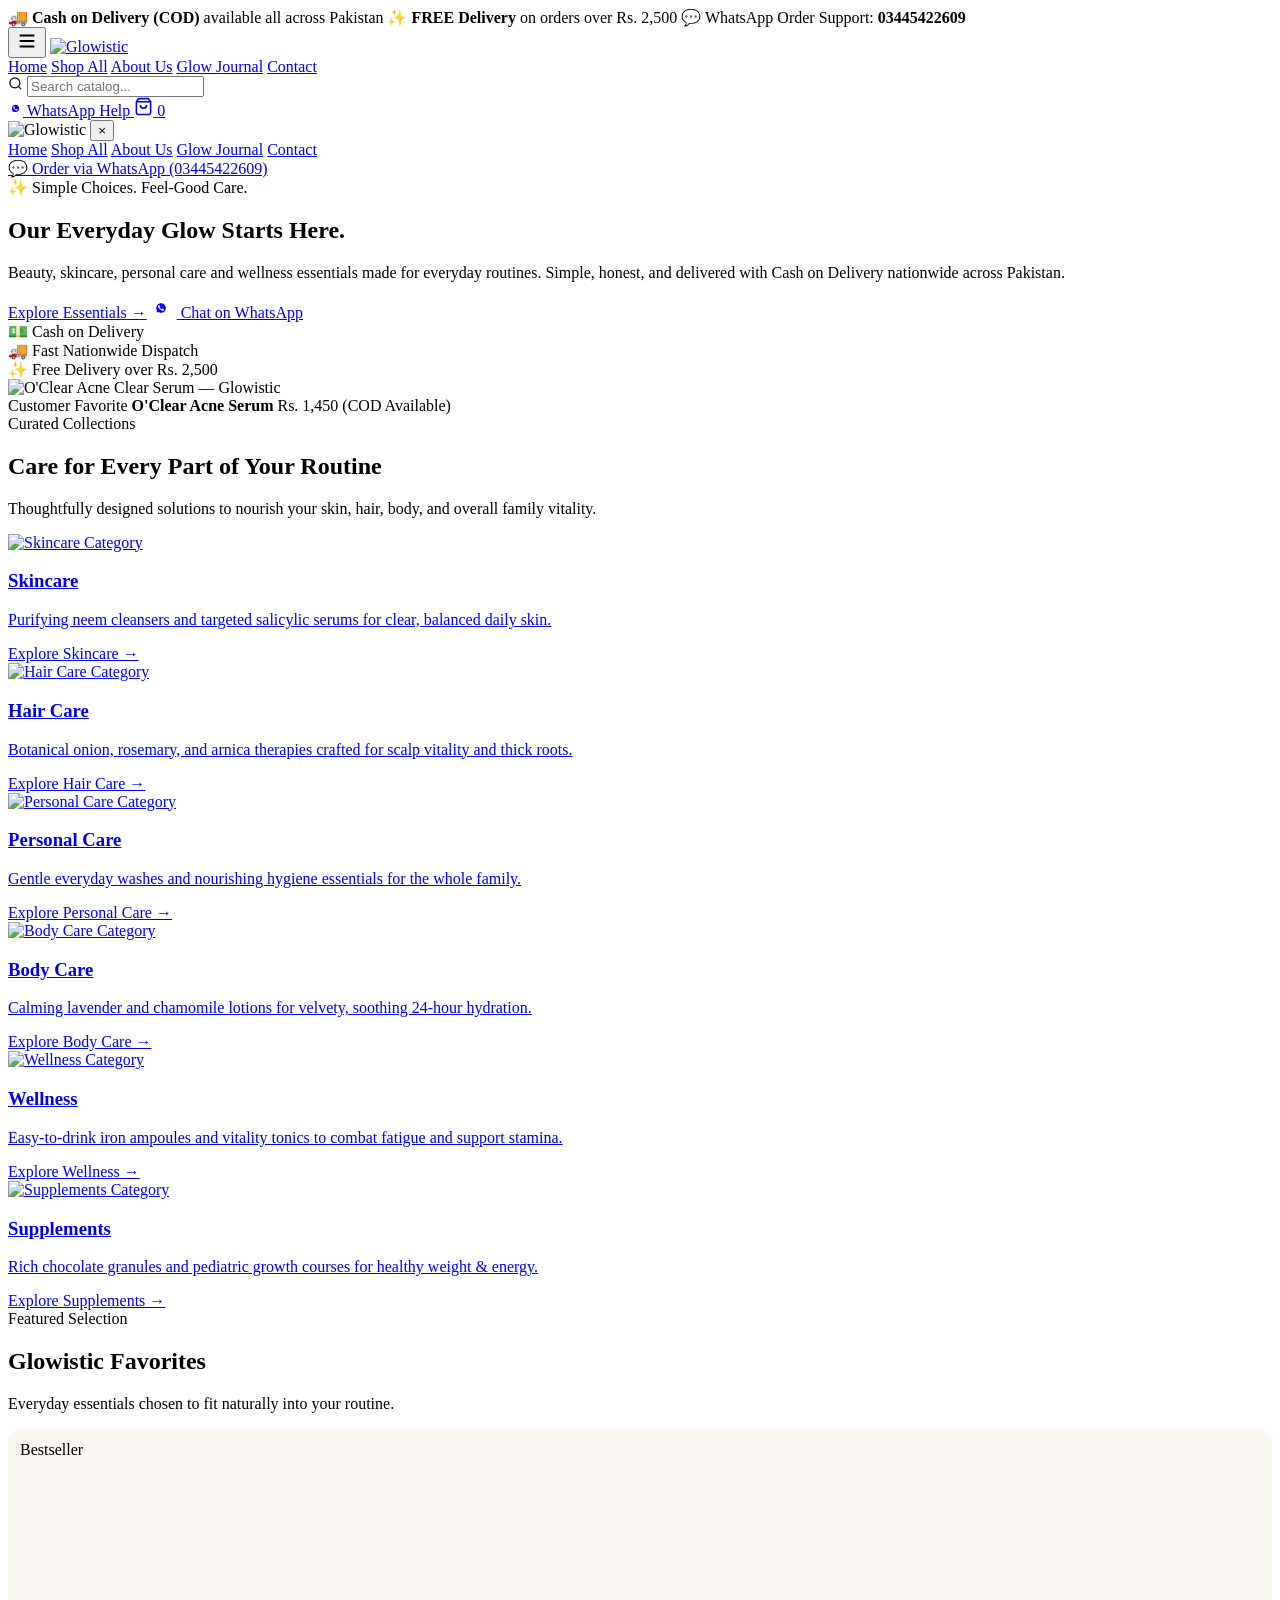
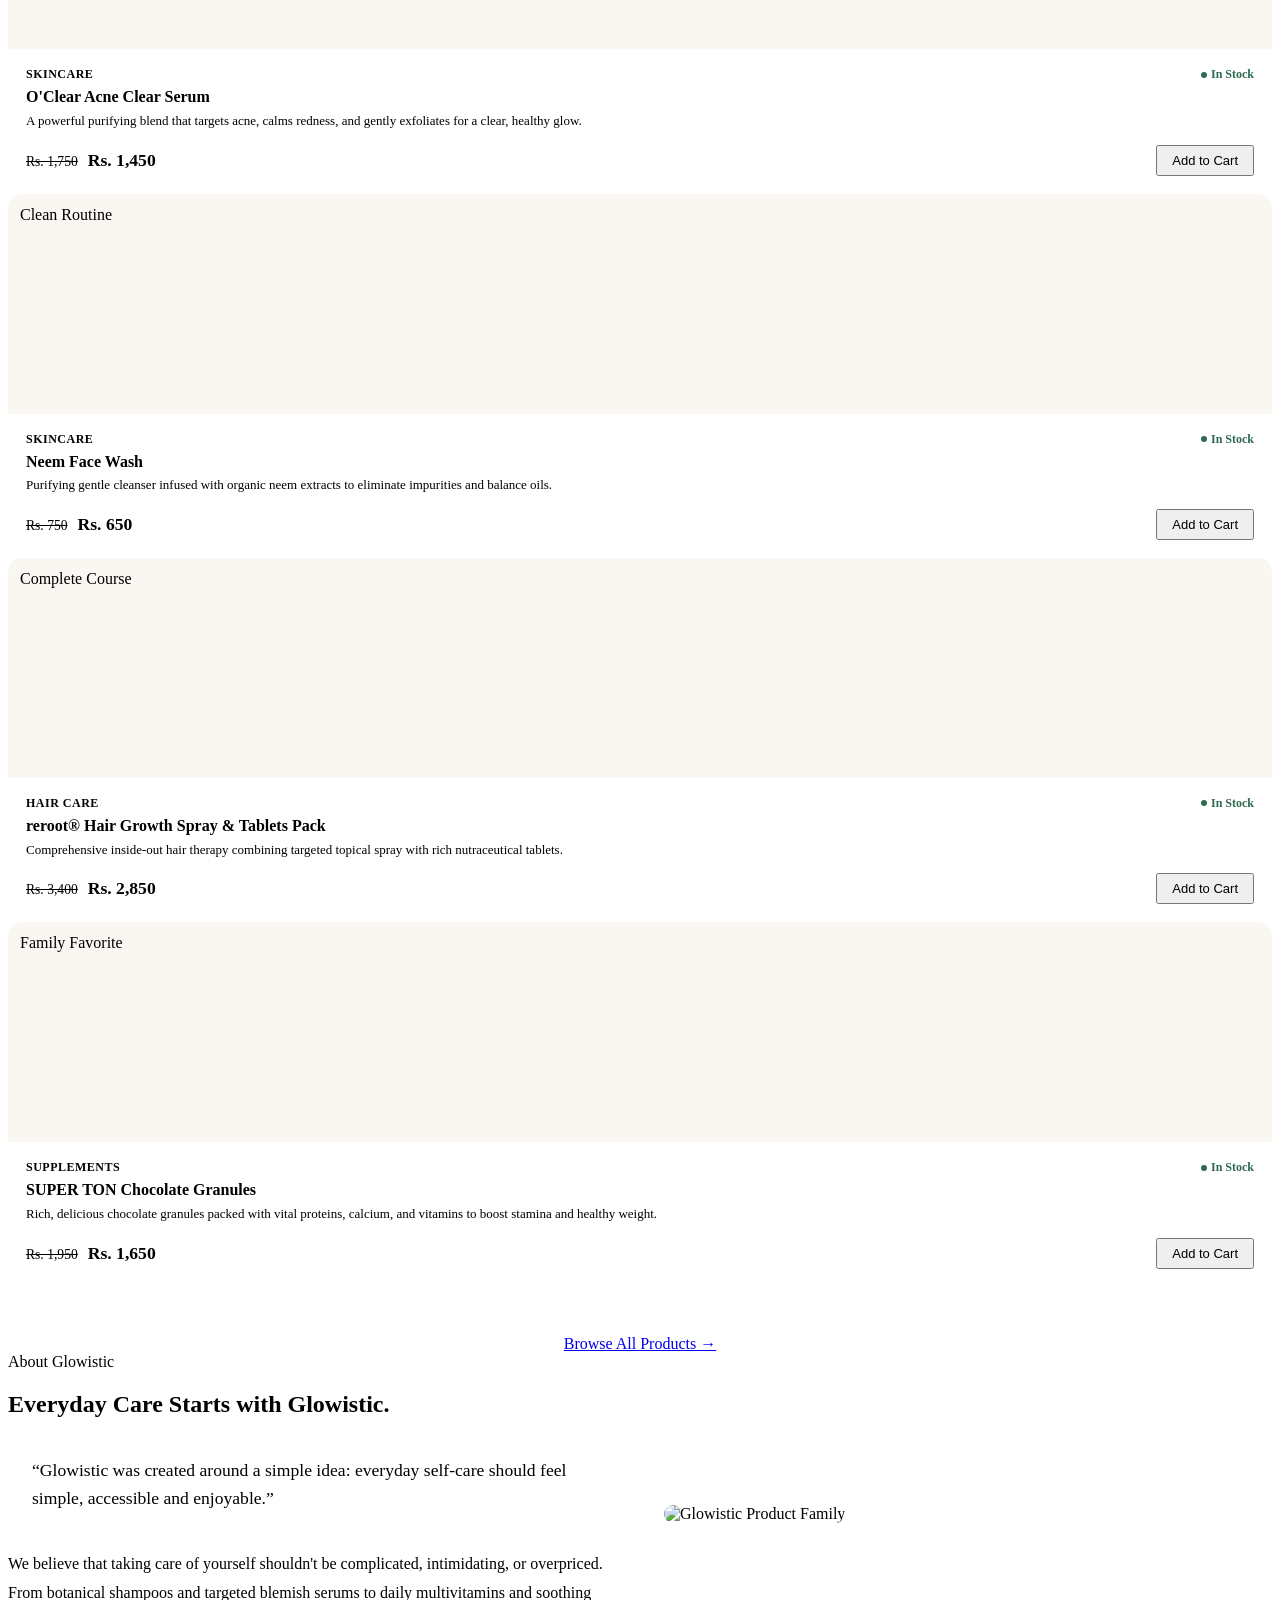
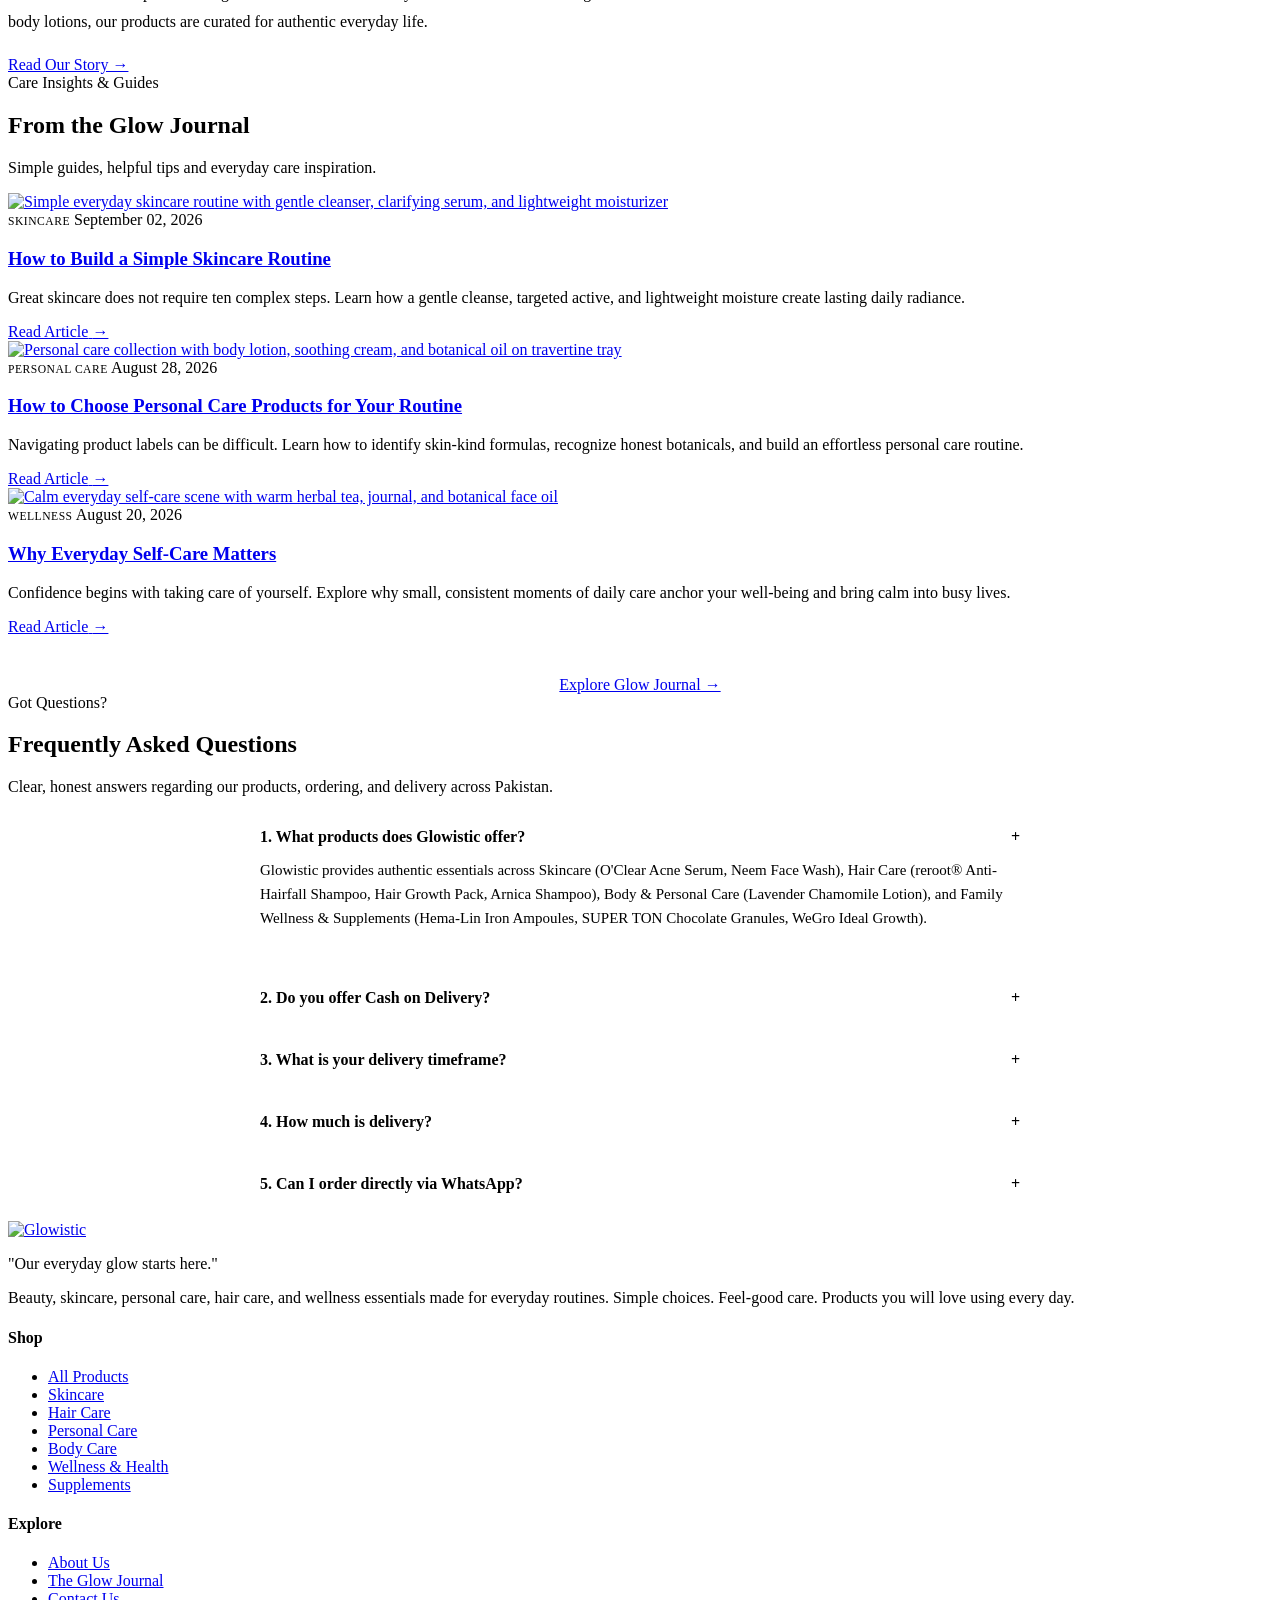
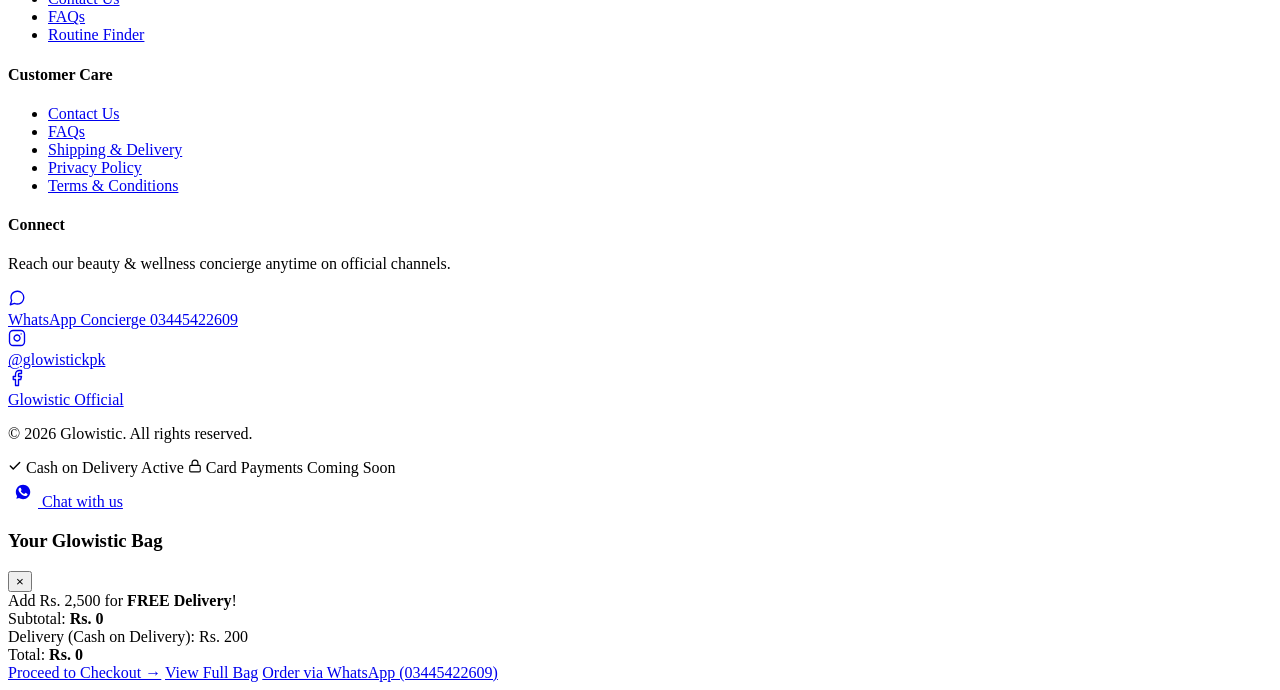
==== index.html @ 47fc59dd "Add files via upload" ====
<!DOCTYPE html>
<html lang="en">
<head>
  <meta charset="UTF-8" />
  <meta name="viewport" content="width=device-width, initial-scale=1.0" />
  <base href="/" />
  <title>Glowistic | Beauty, Skincare & Personal Care Essentials in Pakistan</title>
  <meta name="description" content="Discover Glowistic — authentic beauty, skincare, hair care, personal care, and wellness essentials for everyday routines. Simple choices, feel-good care, and nationwide Cash on Delivery across Pakistan." />
  <link rel="canonical" href="https://www.glowisticpk.com" />
  <link rel="icon" type="image/png" href="/assets/brand/favicon.png" />
  <link rel="icon" type="image/svg+xml" href="/assets/brand/favicon.svg" />
  <link rel="apple-touch-icon" href="/assets/brand/logo-stacked-burgundy.png" />
  
  <!-- Open Graph / Social Sharing -->
  <meta property="og:site_name" content="Glowistic" />
  <meta property="og:type" content="website" />
  <meta property="og:title" content="Glowistic | Beauty, Skincare & Personal Care Essentials in Pakistan" />
  <meta property="og:description" content="Discover Glowistic — authentic beauty, skincare, hair care, personal care, and wellness essentials for everyday routines. Simple choices, feel-good care, and nationwide Cash on Delivery across Pakistan." />
  <meta property="og:url" content="https://www.glowisticpk.com" />
  <meta property="og:image" content="https://www.glowisticpk.com/assets/products/oclear-serum.jpg" />

  <!-- Twitter / X Card -->
  <meta name="twitter:card" content="summary_large_image" />
  <meta name="twitter:title" content="Glowistic | Beauty, Skincare & Personal Care Essentials in Pakistan" />
  <meta name="twitter:description" content="Discover Glowistic — authentic beauty, skincare, hair care, personal care, and wellness essentials for everyday routines. Simple choices, feel-good care, and nationwide Cash on Delivery across Pakistan." />
  <meta name="twitter:image" content="https://www.glowisticpk.com/assets/products/oclear-serum.jpg" />

  <!-- Stylesheets -->
  <link rel="stylesheet" href="/css/main.css" />
  <link rel="stylesheet" href="/css/components.css" />
  <link rel="stylesheet" href="/css/cursor.css" />
  <script type="application/ld+json">
{
  "@context": "https://schema.org",
  "@graph": [
    {
      "@type": "Organization",
      "@id": "https://www.glowisticpk.com/#organization",
      "name": "Glowistic",
      "url": "https://www.glowisticpk.com",
      "logo": "https://www.glowisticpk.com/assets/brand/logo-burgundy.svg",
      "description": "Beauty, skincare, personal care, hair care and wellness essentials made for everyday routines in Pakistan.",
      "telephone": "+923445422609",
      "sameAs": [
        "https://www.instagram.com/glowisticpk",
        "https://www.facebook.com/glowisticpk.store"
      ]
    },
    {
      "@type": "WebSite",
      "@id": "https://www.glowisticpk.com/#website",
      "url": "https://www.glowisticpk.com",
      "name": "Glowistic",
      "publisher": {
        "@id": "https://www.glowisticpk.com/#organization"
      },
      "potentialAction": {
        "@type": "SearchAction",
        "target": "https://www.glowisticpk.com/shop?search={search_term_string}",
        "query-input": "required name=search_term_string"
      }
    }
  ]
}
  </script>
</head>
<body data-page="home">

  <div class="announcement-bar">
    <div class="announcement-bar-content">
      <span>🚚 <strong>Cash on Delivery (COD)</strong> available all across Pakistan</span>
      <span class="announcement-dot"></span>
      <span>✨ <strong>FREE Delivery</strong> on orders over Rs. 2,500</span>
      <span class="announcement-dot"></span>
      <span>💬 WhatsApp Order Support: <strong>03445422609</strong></span>
    </div>
  </div>

  <header class="site-header">
    <div class="container header-inner">
      <button type="button" class="mobile-menu-toggle header-icon-btn" aria-label="Open Navigation Menu">
        <svg width="22" height="22" viewBox="0 0 24 24" fill="none" stroke="currentColor" stroke-width="2"><path d="M4 6h16M4 12h16M4 18h16"/></svg>
      </button>

      <a href="/" class="header-brand" aria-label="Glowistic Home">
        <img src="/assets/brand/logo-burgundy.png" alt="Glowistic" class="header-logo" width="160" height="32" />
      </a>

      <nav class="header-nav" aria-label="Main Navigation">
        <a href="/" class="nav-link is-active"><span>Home</span></a>
        <a href="/shop" class="nav-link "><span>Shop All</span></a>
        <a href="/about" class="nav-link "><span>About Us</span></a>
        <a href="/blog" class="nav-link "><span>Glow Journal</span></a>
        <a href="/contact" class="nav-link "><span>Contact</span></a>
      </nav>

      <div class="header-actions">
        <div class="search-container" id="global-search-container">
          <div class="search-input-wrap">
            <span class="search-icon-inside" aria-hidden="true">
              <svg width="15" height="15" viewBox="0 0 24 24" fill="none" stroke="currentColor" stroke-width="2"><circle cx="11" cy="11" r="8"/><path d="m21 21-4.35-4.35"/></svg>
            </span>
            <input type="text" id="global-search-input" class="search-input" placeholder="Search catalog..." autocomplete="off" aria-label="Search catalog" />
          </div>
          <div id="search-results-dropdown" class="search-results-dropdown"></div>
        </div>

        <a href="https://wa.me/923445422609?text=Hi%20Glowistic%2C%20I%20would%20like%20to%20know%20more%20about%20your%20products." target="_blank" rel="noopener noreferrer" class="header-whatsapp-cta" aria-label="WhatsApp Help">
          <svg width="15" height="15" viewBox="0 0 24 24" fill="currentColor" aria-hidden="true"><path d="M12.031 6.172c-3.181 0-5.767 2.586-5.768 5.766-.001 1.298.38 2.27 1.019 3.287l-.582 2.128 2.182-.573c.978.58 1.911.928 3.145.929 3.178 0 5.767-2.587 5.768-5.766.001-3.187-2.575-5.77-5.764-5.771zm3.392 8.244c-.144.405-.837.774-1.17.824-.312.045-.694.072-2.148-.535-1.745-.73-2.868-2.52-2.955-2.637-.088-.117-.714-.95-.714-1.815 0-.865.452-1.291.614-1.468.162-.177.353-.221.471-.221.118 0 .235.001.338.006.109.006.255-.041.399.303.147.353.501 1.22.545 1.308.044.088.073.191.015.308-.059.117-.088.19-.177.293-.088.103-.186.23-.265.31-.088.088-.181.185-.078.361.103.176.458.756.983 1.225.677.604 1.248.791 1.425.879.176.088.279.074.382-.044.103-.118.441-.515.559-.691.118-.176.235-.147.397-.088.162.059 1.03.486 1.206.574.177.088.294.132.338.206.044.074.044.428-.1.833z"/></svg>
          <span>WhatsApp Help</span>
        </a>

        <a href="/cart" class="header-icon-btn cart-toggle-btn" aria-label="Shopping Cart">
          <svg width="19" height="19" viewBox="0 0 24 24" fill="none" stroke="currentColor" stroke-width="2"><path d="M6 2 3 6v14a2 2 0 0 0 2 2h14a2 2 0 0 0 2-2V6l-3-4Z"/><path d="M3 6h18"/><path d="M16 10a4 4 0 0 1-8 0"/></svg>
          <span class="cart-count-badge">0</span>
        </a>
      </div>
    </div>
  </header>

  <div class="mobile-nav-overlay"></div>
  <aside id="mobile-nav-drawer" class="mobile-nav-drawer" aria-label="Mobile Navigation">
    <div class="mobile-nav-header">
      <img src="/assets/brand/logo-burgundy.png" alt="Glowistic" class="mobile-nav-logo" width="160" height="34" />
      <button type="button" class="mobile-nav-close" aria-label="Close Mobile Navigation">&times;</button>
    </div>
    <div class="mobile-nav-body">
      <nav class="mobile-nav-links">
        <a href="/" class="mobile-nav-link is-active">Home</a>
        <a href="/shop" class="mobile-nav-link ">Shop All</a>
        <a href="/about" class="mobile-nav-link ">About Us</a>
        <a href="/blog" class="mobile-nav-link ">Glow Journal</a>
        <a href="/contact" class="mobile-nav-link ">Contact</a>
      </nav>
    </div>
    <div class="mobile-nav-footer">
      <a href="https://wa.me/923445422609?text=Hi%20Glowistic%2C%20I%20would%20like%20to%20know%20more%20about%20your%20products." target="_blank" rel="noopener noreferrer" class="btn btn-whatsapp btn-block">
        💬 Order via WhatsApp (03445422609)
      </a>
    </div>
  </aside>

  <!-- SECTION 1: HERO -->
  <section class="hero-section">
    <div class="container hero-grid">
      <div class="hero-content">
        <div class="hero-tag">
          <span>✨</span>
          <span>Simple Choices. Feel-Good Care.</span>
        </div>
        <h1 class="hero-title">
          Our Everyday Glow
          <span>Starts Here.</span>
        </h1>
        <p class="hero-description">
          Beauty, skincare, personal care and wellness essentials made for everyday routines. Simple, honest, and delivered with Cash on Delivery nationwide across Pakistan.
        </p>
        <div class="hero-actions">
          <a href="/shop" class="btn btn-primary btn-lg">Explore Essentials &rarr;</a>
          <a href="https://wa.me/923445422609?text=Hi%20Glowistic%2C%20I%20would%20like%20to%20know%20more%20about%20your%20products." target="_blank" rel="noopener noreferrer" class="btn btn-whatsapp btn-lg">
            <svg width="20" height="20" viewBox="0 0 24 24" fill="currentColor" style="margin-right: 6px;"><path d="M12.031 6.172c-3.181 0-5.767 2.586-5.768 5.766-.001 1.298.38 2.27 1.019 3.287l-.582 2.128 2.182-.573c.978.58 1.911.928 3.145.929 3.178 0 5.767-2.587 5.768-5.766.001-3.187-2.575-5.77-5.764-5.771zm3.392 8.244c-.144.405-.837.774-1.17.824-.312.045-.694.072-2.148-.535-1.745-.73-2.868-2.52-2.955-2.637-.088-.117-.714-.95-.714-1.815 0-.865.452-1.291.614-1.468.162-.177.353-.221.471-.221.118 0 .235.001.338.006.109.006.255-.041.399.303.147.353.501 1.22.545 1.308.044.088.073.191.015.308-.059.117-.088.19-.177.293-.088.103-.186.23-.265.31-.088.088-.181.185-.078.361.103.176.458.756.983 1.225.677.604 1.248.791 1.425.879.176.088.279.074.382-.044.103-.118.441-.515.559-.691.118-.176.235-.147.397-.088.162.059 1.03.486 1.206.574.177.088.294.132.338.206.044.074.044.428-.1.833z"/></svg>
            Chat on WhatsApp
          </a>
        </div>
        <div class="hero-trust-strip">
          <div class="trust-item">
            <span class="trust-icon">💵</span>
            <span>Cash on Delivery</span>
          </div>
          <div class="trust-item">
            <span class="trust-icon">🚚</span>
            <span>Fast Nationwide Dispatch</span>
          </div>
          <div class="trust-item">
            <span class="trust-icon">✨</span>
            <span>Free Delivery over Rs. 2,500</span>
          </div>
        </div>
      </div>
      <div class="hero-media">
        <div class="hero-image-wrapper">
          <img src="assets/products/oclear-serum.jpg" alt="O'Clear Acne Clear Serum — Glowistic" class="hero-main-img" width="540" height="540" />
          <div class="hero-floating-badge">
            <span class="badge-tag">Customer Favorite</span>
            <strong>O'Clear Acne Serum</strong>
            <span>Rs. 1,450 (COD Available)</span>
          </div>
        </div>
      </div>
    </div>
  </section>

  <!-- SECTION 2: SHOP BY CATEGORY -->
  <section class="section-padding">
    <div class="container">
      <div class="section-header">
        <span class="section-tag">Curated Collections</span>
        <h2 class="section-title">Care for Every Part of Your Routine</h2>
        <p class="section-desc">Thoughtfully designed solutions to nourish your skin, hair, body, and overall family vitality.</p>
      </div>
      <div class="category-visual-grid">
        <a href="/shop/skincare" class="category-visual-card">
          <div class="category-visual-media">
            <img src="assets/products/neem-facewash.jpg" alt="Skincare Category" class="category-visual-img" loading="lazy" />
          </div>
          <div class="category-visual-body">
            <h3 class="category-visual-title">Skincare</h3>
            <p class="category-visual-desc">Purifying neem cleansers and targeted salicylic serums for clear, balanced daily skin.</p>
            <span class="category-visual-cta">Explore Skincare &rarr;</span>
          </div>
        </a>
        <a href="/shop/hair-care" class="category-visual-card">
          <div class="category-visual-media">
            <img src="assets/products/reroot-shampoo.jpg" alt="Hair Care Category" class="category-visual-img" loading="lazy" />
          </div>
          <div class="category-visual-body">
            <h3 class="category-visual-title">Hair Care</h3>
            <p class="category-visual-desc">Botanical onion, rosemary, and arnica therapies crafted for scalp vitality and thick roots.</p>
            <span class="category-visual-cta">Explore Hair Care &rarr;</span>
          </div>
        </a>
        <a href="/shop/personal-care" class="category-visual-card">
          <div class="category-visual-media">
            <img src="assets/products/arnica-shampoo.jpg" alt="Personal Care Category" class="category-visual-img" loading="lazy" />
          </div>
          <div class="category-visual-body">
            <h3 class="category-visual-title">Personal Care</h3>
            <p class="category-visual-desc">Gentle everyday washes and nourishing hygiene essentials for the whole family.</p>
            <span class="category-visual-cta">Explore Personal Care &rarr;</span>
          </div>
        </a>
        <a href="/shop/personal-care" class="category-visual-card">
          <div class="category-visual-media">
            <img src="assets/products/lavender-lotion.jpg" alt="Body Care Category" class="category-visual-img" loading="lazy" />
          </div>
          <div class="category-visual-body">
            <h3 class="category-visual-title">Body Care</h3>
            <p class="category-visual-desc">Calming lavender and chamomile lotions for velvety, soothing 24-hour hydration.</p>
            <span class="category-visual-cta">Explore Body Care &rarr;</span>
          </div>
        </a>
        <a href="/shop/wellness-health" class="category-visual-card">
          <div class="category-visual-media">
            <img src="assets/products/hema-lin.jpg" alt="Wellness Category" class="category-visual-img" loading="lazy" />
          </div>
          <div class="category-visual-body">
            <h3 class="category-visual-title">Wellness</h3>
            <p class="category-visual-desc">Easy-to-drink iron ampoules and vitality tonics to combat fatigue and support stamina.</p>
            <span class="category-visual-cta">Explore Wellness &rarr;</span>
          </div>
        </a>
        <a href="/shop/supplements" class="category-visual-card">
          <div class="category-visual-media">
            <img src="assets/products/super-ton.jpg" alt="Supplements Category" class="category-visual-img" loading="lazy" />
          </div>
          <div class="category-visual-body">
            <h3 class="category-visual-title">Supplements</h3>
            <p class="category-visual-desc">Rich chocolate granules and pediatric growth courses for healthy weight &amp; energy.</p>
            <span class="category-visual-cta">Explore Supplements &rarr;</span>
          </div>
        </a>
      </div>
    </div>
  </section>

  <!-- SECTION 3: FEATURED PRODUCTS -->
  <section id="featured-products" class="section-padding" style="background-color: var(--color-surface); border-top: 1px solid var(--color-border); border-bottom: 1px solid var(--color-border);">
    <div class="container">
      <div class="section-header">
        <span class="section-tag">Featured Selection</span>
        <h2 class="section-title">Glowistic Favorites</h2>
        <p class="section-desc">Everyday essentials chosen to fit naturally into your routine.</p>
      </div>
      <div id="featured-products-grid" class="products-grid">
        
    <article class="product-card" data-id="oclear-acne-serum" data-slug="o-clear-acne-clear-serum" data-category="skincare" data-price="1450" data-name="O'Clear Acne Clear Serum" style="background: var(--color-surface); border: 1px solid var(--color-border); border-radius: 14px; overflow: hidden; display: flex; flex-direction: column; position: relative;">
      <div class="product-card-media" style="position: relative; height: 220px; overflow: hidden; background: #FAF7F2;">
        <a href="/product/o-clear-acne-clear-serum" class="product-card-img-link" aria-label="O'Clear Acne Clear Serum" style="display: block; width: 100%; height: 100%;">
          <img src="assets/products/oclear-serum.jpg" alt="O'Clear Acne Clear Serum" class="product-card-img" loading="lazy" style="width: 100%; height: 100%; object-fit: cover; transition: transform 0.4s ease;" onerror="this.src='assets/products/placeholder.jpg'" />
        </a>
        <span class="badge badge-gold product-card-badge" style="position: absolute; top: 12px; left: 12px; z-index: 2;">Bestseller</span>
      </div>
      <div class="product-card-body" style="padding: 18px; flex: 1; display: flex; flex-direction: column;">
        <div class="product-card-meta-row" style="display: flex; justify-content: space-between; align-items: center; margin-bottom: 4px;">
          <span class="product-card-cat" style="font-size: 0.75rem; color: var(--color-primary); font-weight: 600; text-transform: uppercase; letter-spacing: 0.5px;">Skincare</span>
          <span class="product-card-stock in-stock" style="font-size: 0.75rem; color: #2D6A4F; font-weight: 600; display: flex; align-items: center; gap: 4px;"><span class="stock-dot" style="display: inline-block; width: 6px; height: 6px; background: #2D6A4F; border-radius: 50%;"></span> In Stock</span>
        </div>
        <h3 class="product-card-title" style="font-size: 1rem; color: var(--color-heading); margin: 0 0 4px; font-weight: 600; line-height: 1.35;">
          <a href="/product/o-clear-acne-clear-serum" style="color: inherit; text-decoration: none;">O'Clear Acne Clear Serum</a>
        </h3>
        <p class="product-card-subtitle" style="font-size: 0.8125rem; color: var(--color-text-muted); margin: 0 0 14px; line-height: 1.45; flex: 1;">
          A powerful purifying blend that targets acne, calms redness, and gently exfoliates for a clear, healthy glow.
        </p>
        <div class="product-card-bottom" style="display: flex; justify-content: space-between; align-items: center; margin-top: auto;">
          <div class="product-card-pricing">
            <span class="product-card-orig-price" style="text-decoration: line-through; color: var(--color-text-muted); font-size: 0.85rem; margin-right: 6px;">Rs. 1,750</span>
            <strong class="product-card-price" style="color: var(--color-primary); font-size: 1.1rem;">Rs. 1,450</strong>
          </div>
          <div class="product-card-buttons">
            <button type="button" class="btn btn-primary btn-sm btn-add-cart" data-id="oclear-acne-serum" data-slug="o-clear-acne-clear-serum" style="font-size: 0.8125rem; padding: 6px 14px;">
              Add to Cart
            </button>
          </div>
        </div>
      </div>
    </article>

    <article class="product-card" data-id="neem-face-wash" data-slug="neem-face-wash" data-category="skincare" data-price="650" data-name="Neem Face Wash" style="background: var(--color-surface); border: 1px solid var(--color-border); border-radius: 14px; overflow: hidden; display: flex; flex-direction: column; position: relative;">
      <div class="product-card-media" style="position: relative; height: 220px; overflow: hidden; background: #FAF7F2;">
        <a href="/product/neem-face-wash" class="product-card-img-link" aria-label="Neem Face Wash" style="display: block; width: 100%; height: 100%;">
          <img src="assets/products/neem-facewash.jpg" alt="Neem Face Wash" class="product-card-img" loading="lazy" style="width: 100%; height: 100%; object-fit: cover; transition: transform 0.4s ease;" onerror="this.src='assets/products/placeholder.jpg'" />
        </a>
        <span class="badge badge-burgundy product-card-badge" style="position: absolute; top: 12px; left: 12px; z-index: 2;">Clean Routine</span>
      </div>
      <div class="product-card-body" style="padding: 18px; flex: 1; display: flex; flex-direction: column;">
        <div class="product-card-meta-row" style="display: flex; justify-content: space-between; align-items: center; margin-bottom: 4px;">
          <span class="product-card-cat" style="font-size: 0.75rem; color: var(--color-primary); font-weight: 600; text-transform: uppercase; letter-spacing: 0.5px;">Skincare</span>
          <span class="product-card-stock in-stock" style="font-size: 0.75rem; color: #2D6A4F; font-weight: 600; display: flex; align-items: center; gap: 4px;"><span class="stock-dot" style="display: inline-block; width: 6px; height: 6px; background: #2D6A4F; border-radius: 50%;"></span> In Stock</span>
        </div>
        <h3 class="product-card-title" style="font-size: 1rem; color: var(--color-heading); margin: 0 0 4px; font-weight: 600; line-height: 1.35;">
          <a href="/product/neem-face-wash" style="color: inherit; text-decoration: none;">Neem Face Wash</a>
        </h3>
        <p class="product-card-subtitle" style="font-size: 0.8125rem; color: var(--color-text-muted); margin: 0 0 14px; line-height: 1.45; flex: 1;">
          Purifying gentle cleanser infused with organic neem extracts to eliminate impurities and balance oils.
        </p>
        <div class="product-card-bottom" style="display: flex; justify-content: space-between; align-items: center; margin-top: auto;">
          <div class="product-card-pricing">
            <span class="product-card-orig-price" style="text-decoration: line-through; color: var(--color-text-muted); font-size: 0.85rem; margin-right: 6px;">Rs. 750</span>
            <strong class="product-card-price" style="color: var(--color-primary); font-size: 1.1rem;">Rs. 650</strong>
          </div>
          <div class="product-card-buttons">
            <button type="button" class="btn btn-primary btn-sm btn-add-cart" data-id="neem-face-wash" data-slug="neem-face-wash" style="font-size: 0.8125rem; padding: 6px 14px;">
              Add to Cart
            </button>
          </div>
        </div>
      </div>
    </article>

    <article class="product-card" data-id="reroot-hair-growth-pack" data-slug="reroot-hair-growth-pack" data-category="haircare" data-price="2850" data-name="reroot® Hair Growth Spray & Tablets Pack" style="background: var(--color-surface); border: 1px solid var(--color-border); border-radius: 14px; overflow: hidden; display: flex; flex-direction: column; position: relative;">
      <div class="product-card-media" style="position: relative; height: 220px; overflow: hidden; background: #FAF7F2;">
        <a href="/product/reroot-hair-growth-pack" class="product-card-img-link" aria-label="reroot® Hair Growth Spray & Tablets Pack" style="display: block; width: 100%; height: 100%;">
          <img src="assets/products/reroot-growth-pack.jpg" alt="reroot® Hair Growth Spray & Tablets Pack" class="product-card-img" loading="lazy" style="width: 100%; height: 100%; object-fit: cover; transition: transform 0.4s ease;" onerror="this.src='assets/products/placeholder.jpg'" />
        </a>
        <span class="badge badge-gold product-card-badge" style="position: absolute; top: 12px; left: 12px; z-index: 2;">Complete Course</span>
      </div>
      <div class="product-card-body" style="padding: 18px; flex: 1; display: flex; flex-direction: column;">
        <div class="product-card-meta-row" style="display: flex; justify-content: space-between; align-items: center; margin-bottom: 4px;">
          <span class="product-card-cat" style="font-size: 0.75rem; color: var(--color-primary); font-weight: 600; text-transform: uppercase; letter-spacing: 0.5px;">Hair Care</span>
          <span class="product-card-stock in-stock" style="font-size: 0.75rem; color: #2D6A4F; font-weight: 600; display: flex; align-items: center; gap: 4px;"><span class="stock-dot" style="display: inline-block; width: 6px; height: 6px; background: #2D6A4F; border-radius: 50%;"></span> In Stock</span>
        </div>
        <h3 class="product-card-title" style="font-size: 1rem; color: var(--color-heading); margin: 0 0 4px; font-weight: 600; line-height: 1.35;">
          <a href="/product/reroot-hair-growth-pack" style="color: inherit; text-decoration: none;">reroot® Hair Growth Spray & Tablets Pack</a>
        </h3>
        <p class="product-card-subtitle" style="font-size: 0.8125rem; color: var(--color-text-muted); margin: 0 0 14px; line-height: 1.45; flex: 1;">
          Comprehensive inside-out hair therapy combining targeted topical spray with rich nutraceutical tablets.
        </p>
        <div class="product-card-bottom" style="display: flex; justify-content: space-between; align-items: center; margin-top: auto;">
          <div class="product-card-pricing">
            <span class="product-card-orig-price" style="text-decoration: line-through; color: var(--color-text-muted); font-size: 0.85rem; margin-right: 6px;">Rs. 3,400</span>
            <strong class="product-card-price" style="color: var(--color-primary); font-size: 1.1rem;">Rs. 2,850</strong>
          </div>
          <div class="product-card-buttons">
            <button type="button" class="btn btn-primary btn-sm btn-add-cart" data-id="reroot-hair-growth-pack" data-slug="reroot-hair-growth-pack" style="font-size: 0.8125rem; padding: 6px 14px;">
              Add to Cart
            </button>
          </div>
        </div>
      </div>
    </article>

    <article class="product-card" data-id="super-ton-chocolate-granules" data-slug="super-ton-chocolate-granules" data-category="supplements" data-price="1650" data-name="SUPER TON Chocolate Granules" style="background: var(--color-surface); border: 1px solid var(--color-border); border-radius: 14px; overflow: hidden; display: flex; flex-direction: column; position: relative;">
      <div class="product-card-media" style="position: relative; height: 220px; overflow: hidden; background: #FAF7F2;">
        <a href="/product/super-ton-chocolate-granules" class="product-card-img-link" aria-label="SUPER TON Chocolate Granules" style="display: block; width: 100%; height: 100%;">
          <img src="assets/products/super-ton.jpg" alt="SUPER TON Chocolate Granules" class="product-card-img" loading="lazy" style="width: 100%; height: 100%; object-fit: cover; transition: transform 0.4s ease;" onerror="this.src='assets/products/placeholder.jpg'" />
        </a>
        <span class="badge badge-gold product-card-badge" style="position: absolute; top: 12px; left: 12px; z-index: 2;">Family Favorite</span>
      </div>
      <div class="product-card-body" style="padding: 18px; flex: 1; display: flex; flex-direction: column;">
        <div class="product-card-meta-row" style="display: flex; justify-content: space-between; align-items: center; margin-bottom: 4px;">
          <span class="product-card-cat" style="font-size: 0.75rem; color: var(--color-primary); font-weight: 600; text-transform: uppercase; letter-spacing: 0.5px;">Supplements</span>
          <span class="product-card-stock in-stock" style="font-size: 0.75rem; color: #2D6A4F; font-weight: 600; display: flex; align-items: center; gap: 4px;"><span class="stock-dot" style="display: inline-block; width: 6px; height: 6px; background: #2D6A4F; border-radius: 50%;"></span> In Stock</span>
        </div>
        <h3 class="product-card-title" style="font-size: 1rem; color: var(--color-heading); margin: 0 0 4px; font-weight: 600; line-height: 1.35;">
          <a href="/product/super-ton-chocolate-granules" style="color: inherit; text-decoration: none;">SUPER TON Chocolate Granules</a>
        </h3>
        <p class="product-card-subtitle" style="font-size: 0.8125rem; color: var(--color-text-muted); margin: 0 0 14px; line-height: 1.45; flex: 1;">
          Rich, delicious chocolate granules packed with vital proteins, calcium, and vitamins to boost stamina and healthy weight.
        </p>
        <div class="product-card-bottom" style="display: flex; justify-content: space-between; align-items: center; margin-top: auto;">
          <div class="product-card-pricing">
            <span class="product-card-orig-price" style="text-decoration: line-through; color: var(--color-text-muted); font-size: 0.85rem; margin-right: 6px;">Rs. 1,950</span>
            <strong class="product-card-price" style="color: var(--color-primary); font-size: 1.1rem;">Rs. 1,650</strong>
          </div>
          <div class="product-card-buttons">
            <button type="button" class="btn btn-primary btn-sm btn-add-cart" data-id="super-ton-chocolate-granules" data-slug="super-ton-chocolate-granules" style="font-size: 0.8125rem; padding: 6px 14px;">
              Add to Cart
            </button>
          </div>
        </div>
      </div>
    </article>
      </div>
      <div style="text-align: center; margin-top: 48px;">
        <a href="/shop" class="btn btn-outline btn-lg">Browse All Products &rarr;</a>
      </div>
    </div>
  </section>

  <!-- SECTION 4: BRAND STORY -->
  <section class="section-padding" style="background-color: var(--color-bg);">
    <div class="container">
      <div class="story-grid" style="display: grid; grid-template-columns: 1fr 1fr; gap: 48px; align-items: center;">
        <div class="story-content">
          <span class="section-tag">About Glowistic</span>
          <h2 class="section-title" style="text-align: left; margin-bottom: 20px;">Everyday Care Starts with Glowistic.</h2>
          <div style="background: var(--color-surface); border-left: 4px solid var(--color-primary); padding: 18px 24px; border-radius: 0 8px 8px 0; margin-bottom: 20px;">
            <p style="font-size: 1.1rem; color: var(--color-primary); font-weight: 500; line-height: 1.6; margin: 0;">
              &ldquo;Glowistic was created around a simple idea: everyday self-care should feel simple, accessible and enjoyable.&rdquo;
            </p>
          </div>
          <p style="color: var(--color-text); line-height: 1.8; margin-bottom: 20px;">
            We believe that taking care of yourself shouldn't be complicated, intimidating, or overpriced. From botanical shampoos and targeted blemish serums to daily multivitamins and soothing body lotions, our products are curated for authentic everyday life.
          </p>
          <a href="/about" class="btn btn-primary">Read Our Story &rarr;</a>
        </div>
        <div class="story-media" style="position: relative;">
          <img src="assets/products/reroot-growth-pack.jpg" alt="Glowistic Product Family" style="width: 100%; border-radius: 14px; border: 1px solid var(--color-border); box-shadow: var(--shadow-md);" />
        </div>
      </div>
    </div>
  </section>

  <!-- SECTION 8: BLOG / GLOW JOURNAL -->
  <section class="section-padding" style="background-color: var(--color-surface); border-top: 1px solid var(--color-border); border-bottom: 1px solid var(--color-border);">
    <div class="container">
      <div class="section-header">
        <span class="section-tag">Care Insights &amp; Guides</span>
        <h2 class="section-title">From the Glow Journal</h2>
        <p class="section-desc">Simple guides, helpful tips and everyday care inspiration.</p>
      </div>
      <div class="blog-home-grid blog-grid" style="margin-bottom: 40px;">
        
    <article class="blog-card blog-home-card" data-category="Skincare" data-id="how-to-build-a-simple-skincare-routine" data-slug="how-to-build-a-simple-skincare-routine" onclick="if(!event.target.closest('a')){window.location.href='/blog/how-to-build-a-simple-skincare-routine';}" onkeydown="if(event.key==='Enter'||event.key===' '){window.location.href='/blog/how-to-build-a-simple-skincare-routine';}" role="link" tabindex="0" aria-label="Read article: How to Build a Simple Skincare Routine">
      <div class="blog-card-img-wrap blog-home-img-wrap">
        <a href="/blog/how-to-build-a-simple-skincare-routine" tabindex="-1" aria-hidden="true" style="display: block; width: 100%; height: 100%;">
          <img src="/assets/blog/skincare-routine.jpg" alt="Simple everyday skincare routine with gentle cleanser, clarifying serum, and lightweight moisturizer" class="blog-card-img blog-home-img" loading="lazy" onerror="this.onerror=null; this.src='/assets/blog/fallback-blog.svg';" />
        </a>
      </div>
      <div class="blog-card-body blog-home-body">
        <div class="blog-meta-row">
          <span class="badge badge-burgundy" style="font-size: 0.725rem; letter-spacing: 0.5px; text-transform: uppercase;">Skincare</span>
          <span class="blog-date">September 02, 2026</span>
        </div>
        <h3 class="blog-card-title blog-home-title">
          <a href="/blog/how-to-build-a-simple-skincare-routine">How to Build a Simple Skincare Routine</a>
        </h3>
        <p class="blog-card-excerpt blog-home-excerpt">
          Great skincare does not require ten complex steps. Learn how a gentle cleanse, targeted active, and lightweight moisture create lasting daily radiance.
        </p>
        <a href="/blog/how-to-build-a-simple-skincare-routine" class="blog-read-link" aria-label="Read article: How to Build a Simple Skincare Routine">
          <span>Read Article</span> <span aria-hidden="true">&rarr;</span>
        </a>
      </div>
    </article>

    <article class="blog-card blog-home-card" data-category="Personal Care" data-id="how-to-choose-personal-care-products-for-your-routine" data-slug="how-to-choose-personal-care-products-for-your-routine" onclick="if(!event.target.closest('a')){window.location.href='/blog/how-to-choose-personal-care-products-for-your-routine';}" onkeydown="if(event.key==='Enter'||event.key===' '){window.location.href='/blog/how-to-choose-personal-care-products-for-your-routine';}" role="link" tabindex="0" aria-label="Read article: How to Choose Personal Care Products for Your Routine">
      <div class="blog-card-img-wrap blog-home-img-wrap">
        <a href="/blog/how-to-choose-personal-care-products-for-your-routine" tabindex="-1" aria-hidden="true" style="display: block; width: 100%; height: 100%;">
          <img src="/assets/blog/personal-care-routine.jpg" alt="Personal care collection with body lotion, soothing cream, and botanical oil on travertine tray" class="blog-card-img blog-home-img" loading="lazy" onerror="this.onerror=null; this.src='/assets/blog/fallback-blog.svg';" />
        </a>
      </div>
      <div class="blog-card-body blog-home-body">
        <div class="blog-meta-row">
          <span class="badge badge-burgundy" style="font-size: 0.725rem; letter-spacing: 0.5px; text-transform: uppercase;">Personal Care</span>
          <span class="blog-date">August 28, 2026</span>
        </div>
        <h3 class="blog-card-title blog-home-title">
          <a href="/blog/how-to-choose-personal-care-products-for-your-routine">How to Choose Personal Care Products for Your Routine</a>
        </h3>
        <p class="blog-card-excerpt blog-home-excerpt">
          Navigating product labels can be difficult. Learn how to identify skin-kind formulas, recognize honest botanicals, and build an effortless personal care routine.
        </p>
        <a href="/blog/how-to-choose-personal-care-products-for-your-routine" class="blog-read-link" aria-label="Read article: How to Choose Personal Care Products for Your Routine">
          <span>Read Article</span> <span aria-hidden="true">&rarr;</span>
        </a>
      </div>
    </article>

    <article class="blog-card blog-home-card" data-category="Wellness" data-id="why-everyday-self-care-matters" data-slug="why-everyday-self-care-matters" onclick="if(!event.target.closest('a')){window.location.href='/blog/why-everyday-self-care-matters';}" onkeydown="if(event.key==='Enter'||event.key===' '){window.location.href='/blog/why-everyday-self-care-matters';}" role="link" tabindex="0" aria-label="Read article: Why Everyday Self-Care Matters">
      <div class="blog-card-img-wrap blog-home-img-wrap">
        <a href="/blog/why-everyday-self-care-matters" tabindex="-1" aria-hidden="true" style="display: block; width: 100%; height: 100%;">
          <img src="/assets/blog/everyday-self-care.jpg" alt="Calm everyday self-care scene with warm herbal tea, journal, and botanical face oil" class="blog-card-img blog-home-img" loading="lazy" onerror="this.onerror=null; this.src='/assets/blog/fallback-blog.svg';" />
        </a>
      </div>
      <div class="blog-card-body blog-home-body">
        <div class="blog-meta-row">
          <span class="badge badge-burgundy" style="font-size: 0.725rem; letter-spacing: 0.5px; text-transform: uppercase;">Wellness</span>
          <span class="blog-date">August 20, 2026</span>
        </div>
        <h3 class="blog-card-title blog-home-title">
          <a href="/blog/why-everyday-self-care-matters">Why Everyday Self-Care Matters</a>
        </h3>
        <p class="blog-card-excerpt blog-home-excerpt">
          Confidence begins with taking care of yourself. Explore why small, consistent moments of daily care anchor your well-being and bring calm into busy lives.
        </p>
        <a href="/blog/why-everyday-self-care-matters" class="blog-read-link" aria-label="Read article: Why Everyday Self-Care Matters">
          <span>Read Article</span> <span aria-hidden="true">&rarr;</span>
        </a>
      </div>
    </article>
      </div>
      <div style="text-align: center;">
        <a href="/blog" class="btn btn-outline btn-lg">Explore Glow Journal &rarr;</a>
      </div>
    </div>
  </section>

  <!-- SECTION 9: FAQ (ACCORDION) -->
  <section id="faq-section" class="section-padding">
    <div class="container">
      <div class="section-header">
        <span class="section-tag">Got Questions?</span>
        <h2 class="section-title">Frequently Asked Questions</h2>
        <p class="section-desc">Clear, honest answers regarding our products, ordering, and delivery across Pakistan.</p>
      </div>
      <div class="faq-home-wrapper" style="max-width: 800px; margin: 0 auto;">
        <details class="faq-item" open style="background: var(--color-surface); border: 1px solid var(--color-border); border-radius: 8px; margin-bottom: 12px; padding: 16px 20px;">
          <summary style="font-weight: 600; color: var(--color-primary); cursor: pointer; display: flex; justify-content: space-between;"><span>1. What products does Glowistic offer?</span><span>+</span></summary>
          <p style="margin-top: 12px; color: var(--color-text); line-height: 1.6; font-size: 0.9375rem;">Glowistic provides authentic essentials across Skincare (O'Clear Acne Serum, Neem Face Wash), Hair Care (reroot® Anti-Hairfall Shampoo, Hair Growth Pack, Arnica Shampoo), Body &amp; Personal Care (Lavender Chamomile Lotion), and Family Wellness &amp; Supplements (Hema-Lin Iron Ampoules, SUPER TON Chocolate Granules, WeGro Ideal Growth).</p>
        </details>
        <details class="faq-item" style="background: var(--color-surface); border: 1px solid var(--color-border); border-radius: 8px; margin-bottom: 12px; padding: 16px 20px;">
          <summary style="font-weight: 600; color: var(--color-primary); cursor: pointer; display: flex; justify-content: space-between;"><span>2. Do you offer Cash on Delivery?</span><span>+</span></summary>
          <p style="margin-top: 12px; color: var(--color-text); line-height: 1.6; font-size: 0.9375rem;">Yes! Cash on Delivery (COD) is our primary and active payment method nationwide across Pakistan. You can place your order online or via WhatsApp and pay in cash when the courier delivers to your door.</p>
        </details>
        <details class="faq-item" style="background: var(--color-surface); border: 1px solid var(--color-border); border-radius: 8px; margin-bottom: 12px; padding: 16px 20px;">
          <summary style="font-weight: 600; color: var(--color-primary); cursor: pointer; display: flex; justify-content: space-between;"><span>3. What is your delivery timeframe?</span><span>+</span></summary>
          <p style="margin-top: 12px; color: var(--color-text); line-height: 1.6; font-size: 0.9375rem;">Orders are dispatched within 24 hours of phone/WhatsApp confirmation. Delivery takes 2-3 business days for major cities (Lahore, Karachi, Islamabad, Rawalpindi) and 3-4 business days for other regional districts.</p>
        </details>
        <details class="faq-item" style="background: var(--color-surface); border: 1px solid var(--color-border); border-radius: 8px; margin-bottom: 12px; padding: 16px 20px;">
          <summary style="font-weight: 600; color: var(--color-primary); cursor: pointer; display: flex; justify-content: space-between;"><span>4. How much is delivery?</span><span>+</span></summary>
          <p style="margin-top: 12px; color: var(--color-text); line-height: 1.6; font-size: 0.9375rem;">Standard flat-rate shipping is Rs. 200. Delivery is completely <strong>FREE on all orders of Rs. 2,500 or more</strong>!</p>
        </details>
        <details class="faq-item" style="background: var(--color-surface); border: 1px solid var(--color-border); border-radius: 8px; margin-bottom: 12px; padding: 16px 20px;">
          <summary style="font-weight: 600; color: var(--color-primary); cursor: pointer; display: flex; justify-content: space-between;"><span>5. Can I order directly via WhatsApp?</span><span>+</span></summary>
          <p style="margin-top: 12px; color: var(--color-text); line-height: 1.6; font-size: 0.9375rem;">Absolutely! You can message our dedicated customer concierge at <strong>03445422609</strong> with your desired products and address, and we will confirm and book your order immediately.</p>
        </details>
      </div>
    </div>
  </section>
  

  <!-- Final Glowistic 5-Column Footer -->
  <footer class="site-footer">
    <div class="container footer-container">
      <div class="footer-top-grid">
        <!-- Column 1: Glowistic -->
        <div class="footer-col footer-brand-col">
          <a href="/" class="footer-brand-link" aria-label="Glowistic Home">
            <img src="/assets/brand/logo-cream.png" alt="Glowistic" class="footer-logo" width="210" height="42" />
          </a>
          <p class="footer-brand-tagline">"Our everyday glow starts here."</p>
          <p class="footer-brand-desc">
            Beauty, skincare, personal care, hair care, and wellness essentials made for everyday routines. Simple choices. Feel-good care. Products you will love using every day.
          </p>
        </div>

        <!-- Column 2: Shop -->
        <div class="footer-col">
          <h4>Shop</h4>
          <ul class="footer-links">
            <li><a href="/shop">All Products</a></li>
            <li><a href="/shop/skincare">Skincare</a></li>
            <li><a href="/shop/hair-care">Hair Care</a></li>
            <li><a href="/shop/personal-care">Personal Care</a></li>
            <li><a href="/shop/personal-care">Body Care</a></li>
            <li><a href="/shop/wellness-health">Wellness &amp; Health</a></li>
            <li><a href="/shop/supplements">Supplements</a></li>
          </ul>
        </div>

        <!-- Column 3: Explore -->
        <div class="footer-col">
          <h4>Explore</h4>
          <ul class="footer-links">
            <li><a href="/about">About Us</a></li>
            <li><a href="/blog">The Glow Journal</a></li>
            <li><a href="/contact">Contact Us</a></li>
            <li><a href="/#faq-section">FAQs</a></li>
            <li><a href="/shop">Routine Finder</a></li>
          </ul>
        </div>

        <!-- Column 4: Customer Care -->
        <div class="footer-col">
          <h4>Customer Care</h4>
          <ul class="footer-links">
            <li><a href="/contact">Contact Us</a></li>
            <li><a href="/#faq-section">FAQs</a></li>
            <li><a href="/shipping-policy">Shipping &amp; Delivery</a></li>
            <li><a href="/privacy-policy">Privacy Policy</a></li>
            <li><a href="/terms-and-conditions">Terms &amp; Conditions</a></li>
          </ul>
        </div>

        <!-- Column 5: Connect -->
        <div class="footer-col footer-col-connect">
          <h4>Connect</h4>
          <p class="footer-connect-intro">Reach our beauty &amp; wellness concierge anytime on official channels.</p>
          <div class="footer-connect-list">
            <!-- WhatsApp -->
            <div class="footer-connect-row">
              <a href="https://wa.me/923445422609?text=Hi%20Glowistic%2C%20I%20have%20an%20inquiry%20about%20my%20order." target="_blank" rel="noopener noreferrer" class="connect-icon-badge" aria-label="WhatsApp Concierge">
                <svg width="18" height="18" viewBox="0 0 24 24" fill="none" stroke="currentColor" stroke-width="1.8" stroke-linecap="round" stroke-linejoin="round" aria-hidden="true">
                  <path d="M21 11.5a8.38 8.38 0 0 1-.9 3.8 8.5 8.5 0 0 1-7.6 4.7 8.38 8.38 0 0 1-3.8-.9L3 21l1.9-5.7a8.38 8.38 0 0 1-.9-3.8 8.5 8.5 0 0 1 4.7-7.6 8.38 8.38 0 0 1 3.8-.9h.5a8.48 8.48 0 0 1 8 8v.5z"></path>
                </svg>
              </a>
              <div class="connect-text-group">
                <a href="https://wa.me/923445422609?text=Hi%20Glowistic%2C%20I%20have%20an%20inquiry%20about%20my%20order." target="_blank" rel="noopener noreferrer" class="connect-primary-link">
                  WhatsApp Concierge
                </a>
                <a href="tel:03445422609" class="connect-secondary-link" aria-label="Call 03445422609">
                  03445422609
                </a>
              </div>
            </div>

            <!-- Instagram -->
            <a href="https://www.instagram.com/glowisticpk/?hl=en" target="_blank" rel="noopener noreferrer" class="footer-connect-row" aria-label="Instagram @glowistickpk">
              <span class="connect-icon-badge" aria-hidden="true">
                <svg width="18" height="18" viewBox="0 0 24 24" fill="none" stroke="currentColor" stroke-width="1.8" stroke-linecap="round" stroke-linejoin="round">
                  <rect x="2" y="2" width="20" height="20" rx="5" ry="5"></rect>
                  <path d="M16 11.37A4 4 0 1 1 12.63 8 4 4 0 0 1 16 11.37z"></path>
                  <line x1="17.5" y1="6.5" x2="17.51" y2="6.5"></line>
                </svg>
              </span>
              <div class="connect-text-group">
                <span class="connect-primary-text">@glowistickpk</span>
              </div>
            </a>

            <!-- Facebook -->
            <a href="https://www.facebook.com/glowisticpk.store/" target="_blank" rel="noopener noreferrer" class="footer-connect-row" aria-label="Facebook Glowistic Official">
              <span class="connect-icon-badge" aria-hidden="true">
                <svg width="18" height="18" viewBox="0 0 24 24" fill="none" stroke="currentColor" stroke-width="1.8" stroke-linecap="round" stroke-linejoin="round">
                  <path d="M18 2h-3a5 5 0 0 0-5 5v3H7v4h3v8h4v-8h3l1-4h-4V7a1 1 0 0 1 1-1h3z"></path>
                </svg>
              </span>
              <div class="connect-text-group">
                <span class="connect-primary-text">Glowistic Official</span>
              </div>
            </a>
          </div>
        </div>
      </div>

      <div class="footer-bottom-bar">
        <div class="footer-bottom-inner">
          <p class="copyright-text">&copy; 2026 Glowistic. All rights reserved.</p>
          <div class="footer-bottom-badges">
            <span class="badge-cod-footer">
              <svg width="14" height="14" viewBox="0 0 24 24" fill="none" stroke="currentColor" stroke-width="2.5" stroke-linecap="round" stroke-linejoin="round" aria-hidden="true"><polyline points="20 6 9 17 4 12"></polyline></svg>
              <span>Cash on Delivery Active</span>
            </span>
            <span class="badge-card-disabled">
              <svg width="14" height="14" viewBox="0 0 24 24" fill="none" stroke="currentColor" stroke-width="2" stroke-linecap="round" stroke-linejoin="round" aria-hidden="true"><rect x="3" y="11" width="18" height="11" rx="2" ry="2"></rect><path d="M7 11V7a5 5 0 0 1 10 0v4"></path></svg>
              <span>Card Payments Coming Soon</span>
            </span>
          </div>
        </div>
      </div>
    </div>
  </footer>

  <!-- Floating WhatsApp Helpline Button -->
  <a href="https://wa.me/923445422609?text=Hi%20Glowistic%2C%20I%20would%20like%20to%20know%20more%20about%20your%20products." 
     class="floating-whatsapp-btn" 
     target="_blank" 
     rel="noopener noreferrer" 
     aria-label="Chat with Glowistic on WhatsApp" 
     title="Chat with Glowistic on WhatsApp">
    <svg width="30" height="30" viewBox="0 0 24 24" fill="currentColor">
      <path d="M12.031 6.172c-3.181 0-5.767 2.586-5.768 5.766-.001 1.298.38 2.27 1.019 3.287l-.582 2.128 2.182-.573c.978.58 1.911.928 3.145.929 3.178 0 5.767-2.587 5.768-5.766.001-3.187-2.575-5.77-5.764-5.771zm3.392 8.244c-.144.405-.837.774-1.17.824-.312.045-.694.072-2.148-.535-1.745-.73-2.868-2.52-2.955-2.637-.088-.117-.714-.95-.714-1.815 0-.865.452-1.291.614-1.468.162-.177.353-.221.471-.221.118 0 .235.001.338.006.109.006.255-.041.399.303.147.353.501 1.22.545 1.308.044.088.073.191.015.308-.059.117-.088.19-.177.293-.088.103-.186.23-.265.31-.088.088-.181.185-.078.361.103.176.458.756.983 1.225.677.604 1.248.791 1.425.879.176.088.279.074.382-.044.103-.118.441-.515.559-.691.118-.176.235-.147.397-.088.162.059 1.03.486 1.206.574.177.088.294.132.338.206.044.074.044.428-.1.833z"/>
    </svg>
    <span class="floating-whatsapp-tooltip">Chat with us</span>
  </a>

  <!-- Slide-out Cart Drawer -->
  <div class="cart-overlay" id="cart-overlay"></div>
  <aside class="cart-drawer" id="cart-drawer" aria-label="Shopping Cart Drawer">
    <div class="cart-drawer-header">
      <h3>Your Glowistic Bag</h3>
      <button type="button" class="cart-close-btn" aria-label="Close Shopping Bag">&times;</button>
    </div>

    <div class="cart-free-shipping-box">
      <div class="free-shipping-text" id="free-delivery-text">
        Add Rs. 2,500 for <strong>FREE Delivery</strong>!
      </div>
      <div class="free-shipping-progress-bg">
        <div class="free-shipping-progress-bar" id="free-delivery-progress" style="width: 0%;"></div>
      </div>
    </div>

    <div class="cart-drawer-items" id="cart-drawer-items">
      <!-- Items dynamically populated by js/app.js -->
    </div>

    <div class="cart-drawer-empty" id="cart-drawer-empty" style="display: none;">
      <div class="empty-cart-icon">🛍️</div>
      <h4>Your bag is currently empty</h4>
      <p>Discover our clean, practical essentials for your daily routine.</p>
      <a href="/shop" class="btn btn-primary btn-sm">Explore Products</a>
    </div>

    <div class="cart-drawer-footer" id="cart-drawer-footer">
      <div class="cart-summary-line">
        <span>Subtotal:</span>
        <strong id="cart-drawer-subtotal">Rs. 0</strong>
      </div>
      <div class="cart-summary-line">
        <span>Delivery (Cash on Delivery):</span>
        <span id="cart-drawer-delivery">Rs. 200</span>
      </div>
      <div class="cart-summary-line grand">
        <span>Total:</span>
        <strong id="cart-drawer-total">Rs. 0</strong>
      </div>
      <div class="cart-drawer-actions">
        <a href="/checkout" class="btn btn-primary btn-block btn-lg">Proceed to Checkout &rarr;</a>
        <a href="/cart" class="btn btn-outline btn-block btn-sm">View Full Bag</a>
        <a href="#" id="cart-drawer-whatsapp-btn" target="_blank" rel="noopener noreferrer" class="btn btn-whatsapp btn-block btn-sm">
          Order via WhatsApp (03445422609)
        </a>
      </div>
    </div>
  </aside>

  <!-- Card Payments Modal -->
  <div class="modal-overlay" id="card-payments-modal" style="display: none; position: fixed; inset: 0; background: rgba(80, 15, 23, 0.45); backdrop-filter: blur(4px); z-index: 100000; align-items: center; justify-content: center; padding: 20px;">
    <div style="background: var(--color-surface); border: 1px solid var(--color-border); border-radius: 14px; max-width: 440px; width: 100%; padding: 32px 24px; text-align: center; box-shadow: var(--shadow-xl); position: relative;">
      <button type="button" class="modal-close-btn" id="close-card-modal-btn" style="position: absolute; top: 14px; right: 14px; background: none; border: none; font-size: 1.5rem; cursor: pointer; color: var(--color-text-muted);">&times;</button>
      <div style="width: 56px; height: 56px; border-radius: 50%; background: #FDF2E9; color: #D35400; font-size: 1.6rem; display: flex; align-items: center; justify-content: center; margin: 0 auto 16px;">🔒</div>
      <h3 style="font-family: var(--font-heading); color: var(--color-primary); font-size: 1.35rem; margin-bottom: 10px;">Card Payments Coming Soon</h3>
      <p style="color: var(--color-text-muted); font-size: 0.9375rem; line-height: 1.6; margin-bottom: 24px;">
        We're working on secure online card payments.<br/>
        For now, you can place your order using Cash on Delivery or contact us on WhatsApp.
      </p>
      <div style="display: flex; gap: 10px; justify-content: center; flex-wrap: wrap;">
        <a href="https://wa.me/923445422609?text=Hi%20Glowistic%2C%20I%20have%20an%20inquiry%20about%20ordering%20and%20payments." target="_blank" rel="noopener noreferrer" class="btn btn-whatsapp btn-sm">
          💬 Chat on WhatsApp
        </a>
        <button type="button" class="btn btn-outline btn-sm" id="dismiss-card-modal-btn">Close</button>
      </div>
    </div>
  </div>

  <!-- Subtle Circular Cursor Elements -->
  <div class="glowistic-cursor-dot" id="cursor-dot"></div>
  <div class="glowistic-cursor-ring" id="cursor-ring"></div>

  <!-- Scripts -->
  <script type="module" src="js/app.js"></script>
</body>
</html>
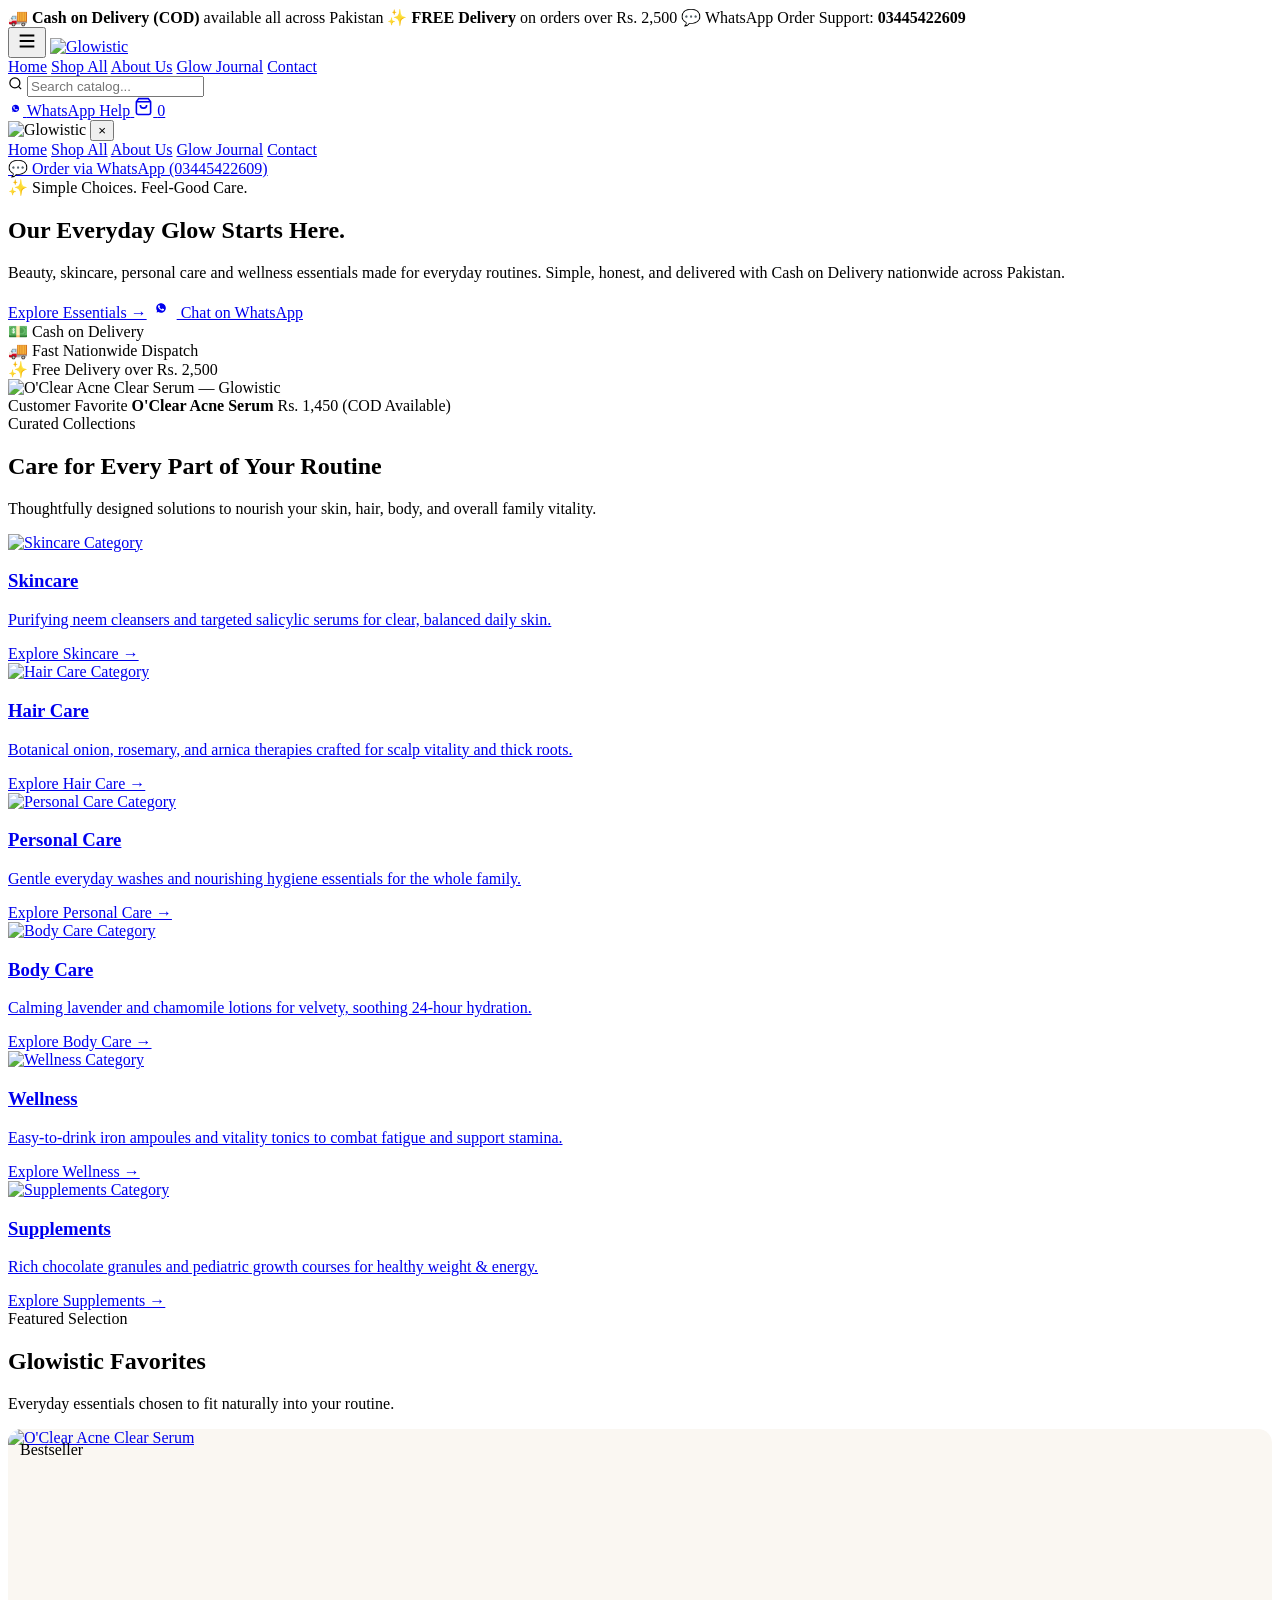
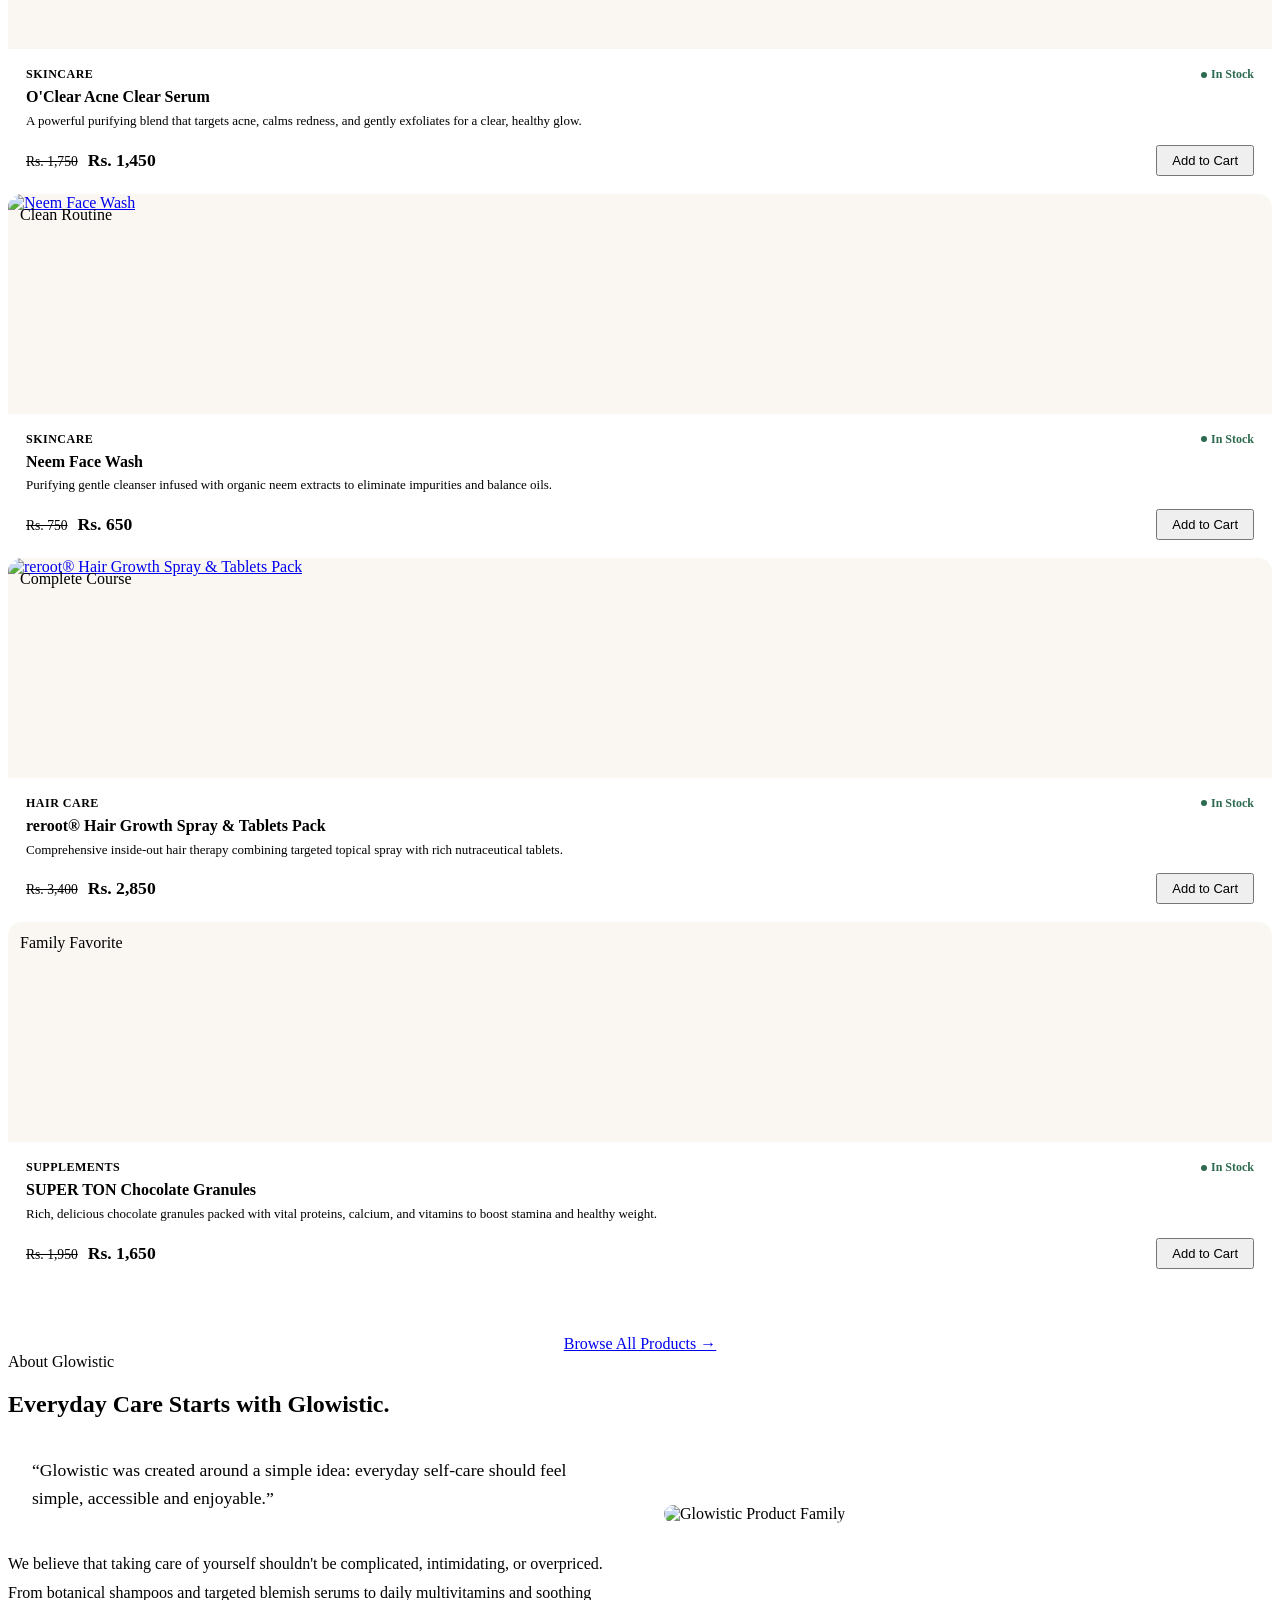
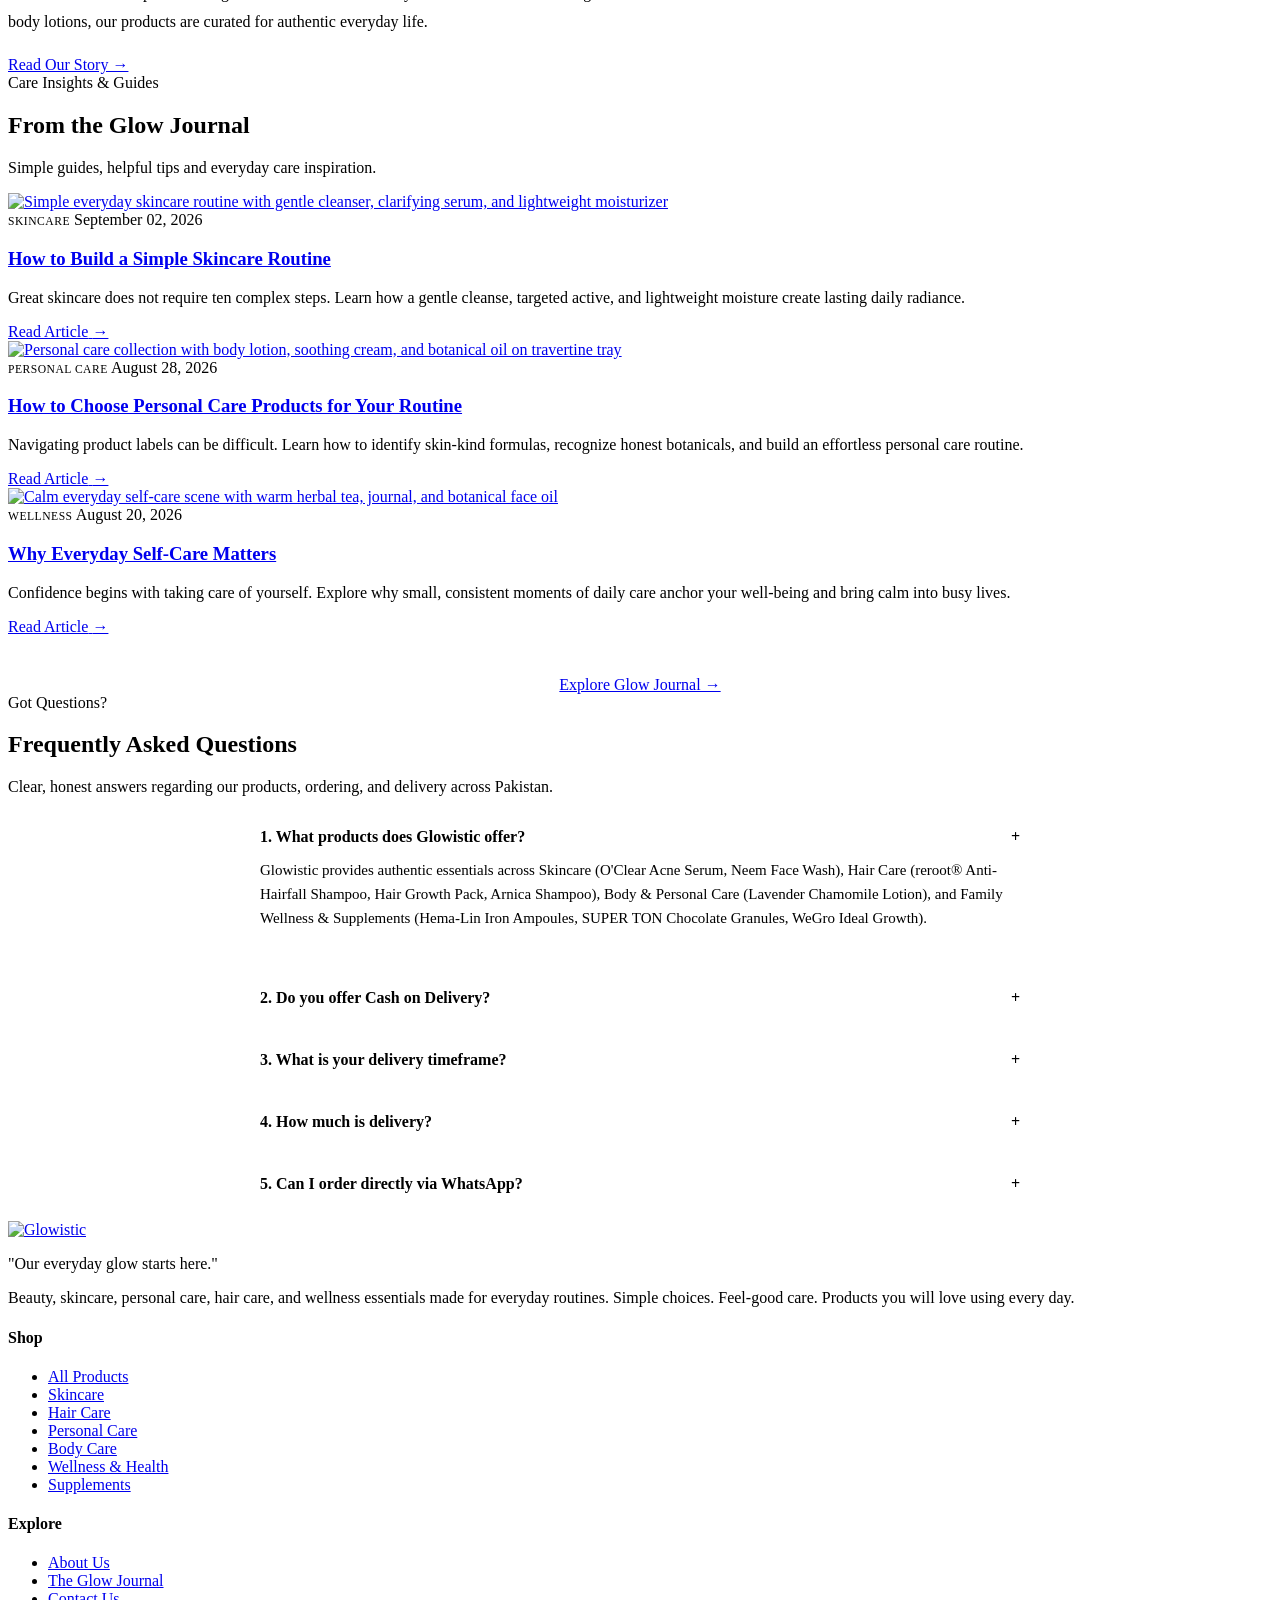
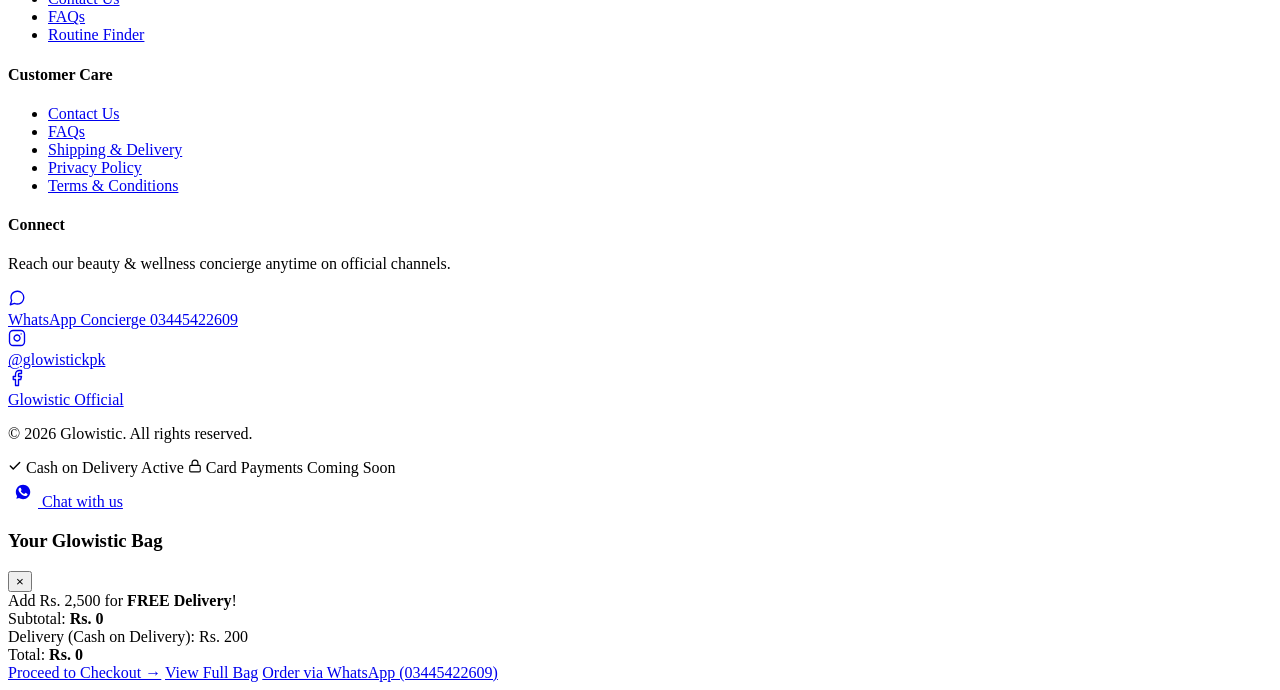
==== commit ae488a83: "Add files via upload" ====
--- a/index.html
+++ b/index.html
@@ -3,13 +3,12 @@
 <head>
   <meta charset="UTF-8" />
   <meta name="viewport" content="width=device-width, initial-scale=1.0" />
-  <base href="/" />
   <title>Glowistic | Beauty, Skincare & Personal Care Essentials in Pakistan</title>
   <meta name="description" content="Discover Glowistic — authentic beauty, skincare, hair care, personal care, and wellness essentials for everyday routines. Simple choices, feel-good care, and nationwide Cash on Delivery across Pakistan." />
   <link rel="canonical" href="https://www.glowisticpk.com" />
-  <link rel="icon" type="image/png" href="/assets/brand/favicon.png" />
-  <link rel="icon" type="image/svg+xml" href="/assets/brand/favicon.svg" />
-  <link rel="apple-touch-icon" href="/assets/brand/logo-stacked-burgundy.png" />
+  <link rel="icon" type="image/png" href="assets/brand/favicon.png" />
+  <link rel="icon" type="image/svg+xml" href="assets/brand/favicon.svg" />
+  <link rel="apple-touch-icon" href="assets/brand/logo-stacked-burgundy.png" />
   
   <!-- Open Graph / Social Sharing -->
   <meta property="og:site_name" content="Glowistic" />
@@ -26,9 +25,9 @@
   <meta name="twitter:image" content="https://www.glowisticpk.com/assets/products/oclear-serum.jpg" />
 
   <!-- Stylesheets -->
-  <link rel="stylesheet" href="/css/main.css" />
-  <link rel="stylesheet" href="/css/components.css" />
-  <link rel="stylesheet" href="/css/cursor.css" />
+  <link rel="stylesheet" href="css/main.css" />
+  <link rel="stylesheet" href="css/components.css" />
+  <link rel="stylesheet" href="css/cursor.css" />
   <script type="application/ld+json">
 {
   "@context": "https://schema.org",
@@ -82,16 +81,16 @@
         <svg width="22" height="22" viewBox="0 0 24 24" fill="none" stroke="currentColor" stroke-width="2"><path d="M4 6h16M4 12h16M4 18h16"/></svg>
       </button>
 
-      <a href="/" class="header-brand" aria-label="Glowistic Home">
-        <img src="/assets/brand/logo-burgundy.png" alt="Glowistic" class="header-logo" width="160" height="32" />
+      <a href="index.html" class="header-brand" aria-label="Glowistic Home">
+        <img src="assets/brand/logo-burgundy.png" alt="Glowistic" class="header-logo" width="160" height="32" />
       </a>
 
       <nav class="header-nav" aria-label="Main Navigation">
-        <a href="/" class="nav-link is-active"><span>Home</span></a>
-        <a href="/shop" class="nav-link "><span>Shop All</span></a>
-        <a href="/about" class="nav-link "><span>About Us</span></a>
-        <a href="/blog" class="nav-link "><span>Glow Journal</span></a>
-        <a href="/contact" class="nav-link "><span>Contact</span></a>
+        <a href="index.html" class="nav-link is-active"><span>Home</span></a>
+        <a href="shop.html" class="nav-link "><span>Shop All</span></a>
+        <a href="about.html" class="nav-link "><span>About Us</span></a>
+        <a href="blog.html" class="nav-link "><span>Glow Journal</span></a>
+        <a href="contact.html" class="nav-link "><span>Contact</span></a>
       </nav>
 
       <div class="header-actions">
@@ -110,7 +109,7 @@
           <span>WhatsApp Help</span>
         </a>
 
-        <a href="/cart" class="header-icon-btn cart-toggle-btn" aria-label="Shopping Cart">
+        <a href="cart.html" class="header-icon-btn cart-toggle-btn" aria-label="Shopping Cart">
           <svg width="19" height="19" viewBox="0 0 24 24" fill="none" stroke="currentColor" stroke-width="2"><path d="M6 2 3 6v14a2 2 0 0 0 2 2h14a2 2 0 0 0 2-2V6l-3-4Z"/><path d="M3 6h18"/><path d="M16 10a4 4 0 0 1-8 0"/></svg>
           <span class="cart-count-badge">0</span>
         </a>
@@ -121,16 +120,16 @@
   <div class="mobile-nav-overlay"></div>
   <aside id="mobile-nav-drawer" class="mobile-nav-drawer" aria-label="Mobile Navigation">
     <div class="mobile-nav-header">
-      <img src="/assets/brand/logo-burgundy.png" alt="Glowistic" class="mobile-nav-logo" width="160" height="34" />
+      <img src="assets/brand/logo-burgundy.png" alt="Glowistic" class="mobile-nav-logo" width="160" height="34" />
       <button type="button" class="mobile-nav-close" aria-label="Close Mobile Navigation">&times;</button>
     </div>
     <div class="mobile-nav-body">
       <nav class="mobile-nav-links">
-        <a href="/" class="mobile-nav-link is-active">Home</a>
-        <a href="/shop" class="mobile-nav-link ">Shop All</a>
-        <a href="/about" class="mobile-nav-link ">About Us</a>
-        <a href="/blog" class="mobile-nav-link ">Glow Journal</a>
-        <a href="/contact" class="mobile-nav-link ">Contact</a>
+        <a href="index.html" class="mobile-nav-link is-active">Home</a>
+        <a href="shop.html" class="mobile-nav-link ">Shop All</a>
+        <a href="about.html" class="mobile-nav-link ">About Us</a>
+        <a href="blog.html" class="mobile-nav-link ">Glow Journal</a>
+        <a href="contact.html" class="mobile-nav-link ">Contact</a>
       </nav>
     </div>
     <div class="mobile-nav-footer">
@@ -156,7 +155,7 @@
           Beauty, skincare, personal care and wellness essentials made for everyday routines. Simple, honest, and delivered with Cash on Delivery nationwide across Pakistan.
         </p>
         <div class="hero-actions">
-          <a href="/shop" class="btn btn-primary btn-lg">Explore Essentials &rarr;</a>
+          <a href="shop.html" class="btn btn-primary btn-lg">Explore Essentials &rarr;</a>
           <a href="https://wa.me/923445422609?text=Hi%20Glowistic%2C%20I%20would%20like%20to%20know%20more%20about%20your%20products." target="_blank" rel="noopener noreferrer" class="btn btn-whatsapp btn-lg">
             <svg width="20" height="20" viewBox="0 0 24 24" fill="currentColor" style="margin-right: 6px;"><path d="M12.031 6.172c-3.181 0-5.767 2.586-5.768 5.766-.001 1.298.38 2.27 1.019 3.287l-.582 2.128 2.182-.573c.978.58 1.911.928 3.145.929 3.178 0 5.767-2.587 5.768-5.766.001-3.187-2.575-5.77-5.764-5.771zm3.392 8.244c-.144.405-.837.774-1.17.824-.312.045-.694.072-2.148-.535-1.745-.73-2.868-2.52-2.955-2.637-.088-.117-.714-.95-.714-1.815 0-.865.452-1.291.614-1.468.162-.177.353-.221.471-.221.118 0 .235.001.338.006.109.006.255-.041.399.303.147.353.501 1.22.545 1.308.044.088.073.191.015.308-.059.117-.088.19-.177.293-.088.103-.186.23-.265.31-.088.088-.181.185-.078.361.103.176.458.756.983 1.225.677.604 1.248.791 1.425.879.176.088.279.074.382-.044.103-.118.441-.515.559-.691.118-.176.235-.147.397-.088.162.059 1.03.486 1.206.574.177.088.294.132.338.206.044.074.044.428-.1.833z"/></svg>
             Chat on WhatsApp
@@ -199,7 +198,7 @@
         <p class="section-desc">Thoughtfully designed solutions to nourish your skin, hair, body, and overall family vitality.</p>
       </div>
       <div class="category-visual-grid">
-        <a href="/shop/skincare" class="category-visual-card">
+        <a href="shop.html?category=skincare" class="category-visual-card">
           <div class="category-visual-media">
             <img src="assets/products/neem-facewash.jpg" alt="Skincare Category" class="category-visual-img" loading="lazy" />
           </div>
@@ -209,7 +208,7 @@
             <span class="category-visual-cta">Explore Skincare &rarr;</span>
           </div>
         </a>
-        <a href="/shop/hair-care" class="category-visual-card">
+        <a href="shop.html?category=hair-care" class="category-visual-card">
           <div class="category-visual-media">
             <img src="assets/products/reroot-shampoo.jpg" alt="Hair Care Category" class="category-visual-img" loading="lazy" />
           </div>
@@ -219,7 +218,7 @@
             <span class="category-visual-cta">Explore Hair Care &rarr;</span>
           </div>
         </a>
-        <a href="/shop/personal-care" class="category-visual-card">
+        <a href="shop.html?category=personal-care" class="category-visual-card">
           <div class="category-visual-media">
             <img src="assets/products/arnica-shampoo.jpg" alt="Personal Care Category" class="category-visual-img" loading="lazy" />
           </div>
@@ -229,7 +228,7 @@
             <span class="category-visual-cta">Explore Personal Care &rarr;</span>
           </div>
         </a>
-        <a href="/shop/personal-care" class="category-visual-card">
+        <a href="shop.html?category=personal-care" class="category-visual-card">
           <div class="category-visual-media">
             <img src="assets/products/lavender-lotion.jpg" alt="Body Care Category" class="category-visual-img" loading="lazy" />
           </div>
@@ -239,7 +238,7 @@
             <span class="category-visual-cta">Explore Body Care &rarr;</span>
           </div>
         </a>
-        <a href="/shop/wellness-health" class="category-visual-card">
+        <a href="shop.html?category=wellness-health" class="category-visual-card">
           <div class="category-visual-media">
             <img src="assets/products/hema-lin.jpg" alt="Wellness Category" class="category-visual-img" loading="lazy" />
           </div>
@@ -249,7 +248,7 @@
             <span class="category-visual-cta">Explore Wellness &rarr;</span>
           </div>
         </a>
-        <a href="/shop/supplements" class="category-visual-card">
+        <a href="shop.html?category=supplements" class="category-visual-card">
           <div class="category-visual-media">
             <img src="assets/products/super-ton.jpg" alt="Supplements Category" class="category-visual-img" loading="lazy" />
           </div>
@@ -275,7 +274,7 @@
         
     <article class="product-card" data-id="oclear-acne-serum" data-slug="o-clear-acne-clear-serum" data-category="skincare" data-price="1450" data-name="O'Clear Acne Clear Serum" style="background: var(--color-surface); border: 1px solid var(--color-border); border-radius: 14px; overflow: hidden; display: flex; flex-direction: column; position: relative;">
       <div class="product-card-media" style="position: relative; height: 220px; overflow: hidden; background: #FAF7F2;">
-        <a href="/product/o-clear-acne-clear-serum" class="product-card-img-link" aria-label="O'Clear Acne Clear Serum" style="display: block; width: 100%; height: 100%;">
+        <a href="product.html?slug=o-clear-acne-clear-serum" class="product-card-img-link" aria-label="O'Clear Acne Clear Serum" style="display: block; width: 100%; height: 100%;">
           <img src="assets/products/oclear-serum.jpg" alt="O'Clear Acne Clear Serum" class="product-card-img" loading="lazy" style="width: 100%; height: 100%; object-fit: cover; transition: transform 0.4s ease;" onerror="this.src='assets/products/placeholder.jpg'" />
         </a>
         <span class="badge badge-gold product-card-badge" style="position: absolute; top: 12px; left: 12px; z-index: 2;">Bestseller</span>
@@ -286,7 +285,7 @@
           <span class="product-card-stock in-stock" style="font-size: 0.75rem; color: #2D6A4F; font-weight: 600; display: flex; align-items: center; gap: 4px;"><span class="stock-dot" style="display: inline-block; width: 6px; height: 6px; background: #2D6A4F; border-radius: 50%;"></span> In Stock</span>
         </div>
         <h3 class="product-card-title" style="font-size: 1rem; color: var(--color-heading); margin: 0 0 4px; font-weight: 600; line-height: 1.35;">
-          <a href="/product/o-clear-acne-clear-serum" style="color: inherit; text-decoration: none;">O'Clear Acne Clear Serum</a>
+          <a href="product.html?slug=o-clear-acne-clear-serum" style="color: inherit; text-decoration: none;">O'Clear Acne Clear Serum</a>
         </h3>
         <p class="product-card-subtitle" style="font-size: 0.8125rem; color: var(--color-text-muted); margin: 0 0 14px; line-height: 1.45; flex: 1;">
           A powerful purifying blend that targets acne, calms redness, and gently exfoliates for a clear, healthy glow.
@@ -307,7 +306,7 @@
 
     <article class="product-card" data-id="neem-face-wash" data-slug="neem-face-wash" data-category="skincare" data-price="650" data-name="Neem Face Wash" style="background: var(--color-surface); border: 1px solid var(--color-border); border-radius: 14px; overflow: hidden; display: flex; flex-direction: column; position: relative;">
       <div class="product-card-media" style="position: relative; height: 220px; overflow: hidden; background: #FAF7F2;">
-        <a href="/product/neem-face-wash" class="product-card-img-link" aria-label="Neem Face Wash" style="display: block; width: 100%; height: 100%;">
+        <a href="product.html?slug=neem-face-wash" class="product-card-img-link" aria-label="Neem Face Wash" style="display: block; width: 100%; height: 100%;">
           <img src="assets/products/neem-facewash.jpg" alt="Neem Face Wash" class="product-card-img" loading="lazy" style="width: 100%; height: 100%; object-fit: cover; transition: transform 0.4s ease;" onerror="this.src='assets/products/placeholder.jpg'" />
         </a>
         <span class="badge badge-burgundy product-card-badge" style="position: absolute; top: 12px; left: 12px; z-index: 2;">Clean Routine</span>
@@ -318,7 +317,7 @@
           <span class="product-card-stock in-stock" style="font-size: 0.75rem; color: #2D6A4F; font-weight: 600; display: flex; align-items: center; gap: 4px;"><span class="stock-dot" style="display: inline-block; width: 6px; height: 6px; background: #2D6A4F; border-radius: 50%;"></span> In Stock</span>
         </div>
         <h3 class="product-card-title" style="font-size: 1rem; color: var(--color-heading); margin: 0 0 4px; font-weight: 600; line-height: 1.35;">
-          <a href="/product/neem-face-wash" style="color: inherit; text-decoration: none;">Neem Face Wash</a>
+          <a href="product.html?slug=neem-face-wash" style="color: inherit; text-decoration: none;">Neem Face Wash</a>
         </h3>
         <p class="product-card-subtitle" style="font-size: 0.8125rem; color: var(--color-text-muted); margin: 0 0 14px; line-height: 1.45; flex: 1;">
           Purifying gentle cleanser infused with organic neem extracts to eliminate impurities and balance oils.
@@ -339,7 +338,7 @@
 
     <article class="product-card" data-id="reroot-hair-growth-pack" data-slug="reroot-hair-growth-pack" data-category="haircare" data-price="2850" data-name="reroot® Hair Growth Spray & Tablets Pack" style="background: var(--color-surface); border: 1px solid var(--color-border); border-radius: 14px; overflow: hidden; display: flex; flex-direction: column; position: relative;">
       <div class="product-card-media" style="position: relative; height: 220px; overflow: hidden; background: #FAF7F2;">
-        <a href="/product/reroot-hair-growth-pack" class="product-card-img-link" aria-label="reroot® Hair Growth Spray & Tablets Pack" style="display: block; width: 100%; height: 100%;">
+        <a href="product.html?slug=reroot-hair-growth-pack" class="product-card-img-link" aria-label="reroot® Hair Growth Spray & Tablets Pack" style="display: block; width: 100%; height: 100%;">
           <img src="assets/products/reroot-growth-pack.jpg" alt="reroot® Hair Growth Spray & Tablets Pack" class="product-card-img" loading="lazy" style="width: 100%; height: 100%; object-fit: cover; transition: transform 0.4s ease;" onerror="this.src='assets/products/placeholder.jpg'" />
         </a>
         <span class="badge badge-gold product-card-badge" style="position: absolute; top: 12px; left: 12px; z-index: 2;">Complete Course</span>
@@ -350,7 +349,7 @@
           <span class="product-card-stock in-stock" style="font-size: 0.75rem; color: #2D6A4F; font-weight: 600; display: flex; align-items: center; gap: 4px;"><span class="stock-dot" style="display: inline-block; width: 6px; height: 6px; background: #2D6A4F; border-radius: 50%;"></span> In Stock</span>
         </div>
         <h3 class="product-card-title" style="font-size: 1rem; color: var(--color-heading); margin: 0 0 4px; font-weight: 600; line-height: 1.35;">
-          <a href="/product/reroot-hair-growth-pack" style="color: inherit; text-decoration: none;">reroot® Hair Growth Spray & Tablets Pack</a>
+          <a href="product.html?slug=reroot-hair-growth-pack" style="color: inherit; text-decoration: none;">reroot® Hair Growth Spray & Tablets Pack</a>
         </h3>
         <p class="product-card-subtitle" style="font-size: 0.8125rem; color: var(--color-text-muted); margin: 0 0 14px; line-height: 1.45; flex: 1;">
           Comprehensive inside-out hair therapy combining targeted topical spray with rich nutraceutical tablets.
@@ -371,7 +370,7 @@
 
     <article class="product-card" data-id="super-ton-chocolate-granules" data-slug="super-ton-chocolate-granules" data-category="supplements" data-price="1650" data-name="SUPER TON Chocolate Granules" style="background: var(--color-surface); border: 1px solid var(--color-border); border-radius: 14px; overflow: hidden; display: flex; flex-direction: column; position: relative;">
       <div class="product-card-media" style="position: relative; height: 220px; overflow: hidden; background: #FAF7F2;">
-        <a href="/product/super-ton-chocolate-granules" class="product-card-img-link" aria-label="SUPER TON Chocolate Granules" style="display: block; width: 100%; height: 100%;">
+        <a href="product.html?slug=super-ton-chocolate-granules" class="product-card-img-link" aria-label="SUPER TON Chocolate Granules" style="display: block; width: 100%; height: 100%;">
           <img src="assets/products/super-ton.jpg" alt="SUPER TON Chocolate Granules" class="product-card-img" loading="lazy" style="width: 100%; height: 100%; object-fit: cover; transition: transform 0.4s ease;" onerror="this.src='assets/products/placeholder.jpg'" />
         </a>
         <span class="badge badge-gold product-card-badge" style="position: absolute; top: 12px; left: 12px; z-index: 2;">Family Favorite</span>
@@ -382,7 +381,7 @@
           <span class="product-card-stock in-stock" style="font-size: 0.75rem; color: #2D6A4F; font-weight: 600; display: flex; align-items: center; gap: 4px;"><span class="stock-dot" style="display: inline-block; width: 6px; height: 6px; background: #2D6A4F; border-radius: 50%;"></span> In Stock</span>
         </div>
         <h3 class="product-card-title" style="font-size: 1rem; color: var(--color-heading); margin: 0 0 4px; font-weight: 600; line-height: 1.35;">
-          <a href="/product/super-ton-chocolate-granules" style="color: inherit; text-decoration: none;">SUPER TON Chocolate Granules</a>
+          <a href="product.html?slug=super-ton-chocolate-granules" style="color: inherit; text-decoration: none;">SUPER TON Chocolate Granules</a>
         </h3>
         <p class="product-card-subtitle" style="font-size: 0.8125rem; color: var(--color-text-muted); margin: 0 0 14px; line-height: 1.45; flex: 1;">
           Rich, delicious chocolate granules packed with vital proteins, calcium, and vitamins to boost stamina and healthy weight.
@@ -402,7 +401,7 @@
     </article>
       </div>
       <div style="text-align: center; margin-top: 48px;">
-        <a href="/shop" class="btn btn-outline btn-lg">Browse All Products &rarr;</a>
+        <a href="shop.html" class="btn btn-outline btn-lg">Browse All Products &rarr;</a>
       </div>
     </div>
   </section>
@@ -422,7 +421,7 @@
           <p style="color: var(--color-text); line-height: 1.8; margin-bottom: 20px;">
             We believe that taking care of yourself shouldn't be complicated, intimidating, or overpriced. From botanical shampoos and targeted blemish serums to daily multivitamins and soothing body lotions, our products are curated for authentic everyday life.
           </p>
-          <a href="/about" class="btn btn-primary">Read Our Story &rarr;</a>
+          <a href="about.html" class="btn btn-primary">Read Our Story &rarr;</a>
         </div>
         <div class="story-media" style="position: relative;">
           <img src="assets/products/reroot-growth-pack.jpg" alt="Glowistic Product Family" style="width: 100%; border-radius: 14px; border: 1px solid var(--color-border); box-shadow: var(--shadow-md);" />
@@ -441,10 +440,10 @@
       </div>
       <div class="blog-home-grid blog-grid" style="margin-bottom: 40px;">
         
-    <article class="blog-card blog-home-card" data-category="Skincare" data-id="how-to-build-a-simple-skincare-routine" data-slug="how-to-build-a-simple-skincare-routine" onclick="if(!event.target.closest('a')){window.location.href='/blog/how-to-build-a-simple-skincare-routine';}" onkeydown="if(event.key==='Enter'||event.key===' '){window.location.href='/blog/how-to-build-a-simple-skincare-routine';}" role="link" tabindex="0" aria-label="Read article: How to Build a Simple Skincare Routine">
+    <article class="blog-card blog-home-card" data-category="Skincare" data-id="how-to-build-a-simple-skincare-routine" data-slug="how-to-build-a-simple-skincare-routine" onclick="if(!event.target.closest('a')){window.location.href='article.html?slug=how-to-build-a-simple-skincare-routine';}" onkeydown="if(event.key==='Enter'||event.key===' '){window.location.href='article.html?slug=how-to-build-a-simple-skincare-routine';}" role="link" tabindex="0" aria-label="Read article: How to Build a Simple Skincare Routine">
       <div class="blog-card-img-wrap blog-home-img-wrap">
-        <a href="/blog/how-to-build-a-simple-skincare-routine" tabindex="-1" aria-hidden="true" style="display: block; width: 100%; height: 100%;">
-          <img src="/assets/blog/skincare-routine.jpg" alt="Simple everyday skincare routine with gentle cleanser, clarifying serum, and lightweight moisturizer" class="blog-card-img blog-home-img" loading="lazy" onerror="this.onerror=null; this.src='/assets/blog/fallback-blog.svg';" />
+        <a href="article.html?slug=how-to-build-a-simple-skincare-routine" tabindex="-1" aria-hidden="true" style="display: block; width: 100%; height: 100%;">
+          <img src="/assets/blog/skincare-routine.jpg" alt="Simple everyday skincare routine with gentle cleanser, clarifying serum, and lightweight moisturizer" class="blog-card-img blog-home-img" loading="lazy" onerror="this.onerror=null; this.src='assets/blog/fallback-blog.svg';" />
         </a>
       </div>
       <div class="blog-card-body blog-home-body">
@@ -453,21 +452,21 @@
           <span class="blog-date">September 02, 2026</span>
         </div>
         <h3 class="blog-card-title blog-home-title">
-          <a href="/blog/how-to-build-a-simple-skincare-routine">How to Build a Simple Skincare Routine</a>
+          <a href="article.html?slug=how-to-build-a-simple-skincare-routine">How to Build a Simple Skincare Routine</a>
         </h3>
         <p class="blog-card-excerpt blog-home-excerpt">
           Great skincare does not require ten complex steps. Learn how a gentle cleanse, targeted active, and lightweight moisture create lasting daily radiance.
         </p>
-        <a href="/blog/how-to-build-a-simple-skincare-routine" class="blog-read-link" aria-label="Read article: How to Build a Simple Skincare Routine">
+        <a href="article.html?slug=how-to-build-a-simple-skincare-routine" class="blog-read-link" aria-label="Read article: How to Build a Simple Skincare Routine">
           <span>Read Article</span> <span aria-hidden="true">&rarr;</span>
         </a>
       </div>
     </article>
 
-    <article class="blog-card blog-home-card" data-category="Personal Care" data-id="how-to-choose-personal-care-products-for-your-routine" data-slug="how-to-choose-personal-care-products-for-your-routine" onclick="if(!event.target.closest('a')){window.location.href='/blog/how-to-choose-personal-care-products-for-your-routine';}" onkeydown="if(event.key==='Enter'||event.key===' '){window.location.href='/blog/how-to-choose-personal-care-products-for-your-routine';}" role="link" tabindex="0" aria-label="Read article: How to Choose Personal Care Products for Your Routine">
+    <article class="blog-card blog-home-card" data-category="Personal Care" data-id="how-to-choose-personal-care-products-for-your-routine" data-slug="how-to-choose-personal-care-products-for-your-routine" onclick="if(!event.target.closest('a')){window.location.href='article.html?slug=how-to-choose-personal-care-products-for-your-routine';}" onkeydown="if(event.key==='Enter'||event.key===' '){window.location.href='article.html?slug=how-to-choose-personal-care-products-for-your-routine';}" role="link" tabindex="0" aria-label="Read article: How to Choose Personal Care Products for Your Routine">
       <div class="blog-card-img-wrap blog-home-img-wrap">
-        <a href="/blog/how-to-choose-personal-care-products-for-your-routine" tabindex="-1" aria-hidden="true" style="display: block; width: 100%; height: 100%;">
-          <img src="/assets/blog/personal-care-routine.jpg" alt="Personal care collection with body lotion, soothing cream, and botanical oil on travertine tray" class="blog-card-img blog-home-img" loading="lazy" onerror="this.onerror=null; this.src='/assets/blog/fallback-blog.svg';" />
+        <a href="article.html?slug=how-to-choose-personal-care-products-for-your-routine" tabindex="-1" aria-hidden="true" style="display: block; width: 100%; height: 100%;">
+          <img src="/assets/blog/personal-care-routine.jpg" alt="Personal care collection with body lotion, soothing cream, and botanical oil on travertine tray" class="blog-card-img blog-home-img" loading="lazy" onerror="this.onerror=null; this.src='assets/blog/fallback-blog.svg';" />
         </a>
       </div>
       <div class="blog-card-body blog-home-body">
@@ -476,21 +475,21 @@
           <span class="blog-date">August 28, 2026</span>
         </div>
         <h3 class="blog-card-title blog-home-title">
-          <a href="/blog/how-to-choose-personal-care-products-for-your-routine">How to Choose Personal Care Products for Your Routine</a>
+          <a href="article.html?slug=how-to-choose-personal-care-products-for-your-routine">How to Choose Personal Care Products for Your Routine</a>
         </h3>
         <p class="blog-card-excerpt blog-home-excerpt">
           Navigating product labels can be difficult. Learn how to identify skin-kind formulas, recognize honest botanicals, and build an effortless personal care routine.
         </p>
-        <a href="/blog/how-to-choose-personal-care-products-for-your-routine" class="blog-read-link" aria-label="Read article: How to Choose Personal Care Products for Your Routine">
+        <a href="article.html?slug=how-to-choose-personal-care-products-for-your-routine" class="blog-read-link" aria-label="Read article: How to Choose Personal Care Products for Your Routine">
           <span>Read Article</span> <span aria-hidden="true">&rarr;</span>
         </a>
       </div>
     </article>
 
-    <article class="blog-card blog-home-card" data-category="Wellness" data-id="why-everyday-self-care-matters" data-slug="why-everyday-self-care-matters" onclick="if(!event.target.closest('a')){window.location.href='/blog/why-everyday-self-care-matters';}" onkeydown="if(event.key==='Enter'||event.key===' '){window.location.href='/blog/why-everyday-self-care-matters';}" role="link" tabindex="0" aria-label="Read article: Why Everyday Self-Care Matters">
+    <article class="blog-card blog-home-card" data-category="Wellness" data-id="why-everyday-self-care-matters" data-slug="why-everyday-self-care-matters" onclick="if(!event.target.closest('a')){window.location.href='article.html?slug=why-everyday-self-care-matters';}" onkeydown="if(event.key==='Enter'||event.key===' '){window.location.href='article.html?slug=why-everyday-self-care-matters';}" role="link" tabindex="0" aria-label="Read article: Why Everyday Self-Care Matters">
       <div class="blog-card-img-wrap blog-home-img-wrap">
-        <a href="/blog/why-everyday-self-care-matters" tabindex="-1" aria-hidden="true" style="display: block; width: 100%; height: 100%;">
-          <img src="/assets/blog/everyday-self-care.jpg" alt="Calm everyday self-care scene with warm herbal tea, journal, and botanical face oil" class="blog-card-img blog-home-img" loading="lazy" onerror="this.onerror=null; this.src='/assets/blog/fallback-blog.svg';" />
+        <a href="article.html?slug=why-everyday-self-care-matters" tabindex="-1" aria-hidden="true" style="display: block; width: 100%; height: 100%;">
+          <img src="/assets/blog/everyday-self-care.jpg" alt="Calm everyday self-care scene with warm herbal tea, journal, and botanical face oil" class="blog-card-img blog-home-img" loading="lazy" onerror="this.onerror=null; this.src='assets/blog/fallback-blog.svg';" />
         </a>
       </div>
       <div class="blog-card-body blog-home-body">
@@ -499,19 +498,19 @@
           <span class="blog-date">August 20, 2026</span>
         </div>
         <h3 class="blog-card-title blog-home-title">
-          <a href="/blog/why-everyday-self-care-matters">Why Everyday Self-Care Matters</a>
+          <a href="article.html?slug=why-everyday-self-care-matters">Why Everyday Self-Care Matters</a>
         </h3>
         <p class="blog-card-excerpt blog-home-excerpt">
           Confidence begins with taking care of yourself. Explore why small, consistent moments of daily care anchor your well-being and bring calm into busy lives.
         </p>
-        <a href="/blog/why-everyday-self-care-matters" class="blog-read-link" aria-label="Read article: Why Everyday Self-Care Matters">
+        <a href="article.html?slug=why-everyday-self-care-matters" class="blog-read-link" aria-label="Read article: Why Everyday Self-Care Matters">
           <span>Read Article</span> <span aria-hidden="true">&rarr;</span>
         </a>
       </div>
     </article>
       </div>
       <div style="text-align: center;">
-        <a href="/blog" class="btn btn-outline btn-lg">Explore Glow Journal &rarr;</a>
+        <a href="blog.html" class="btn btn-outline btn-lg">Explore Glow Journal &rarr;</a>
       </div>
     </div>
   </section>
@@ -556,8 +555,8 @@
       <div class="footer-top-grid">
         <!-- Column 1: Glowistic -->
         <div class="footer-col footer-brand-col">
-          <a href="/" class="footer-brand-link" aria-label="Glowistic Home">
-            <img src="/assets/brand/logo-cream.png" alt="Glowistic" class="footer-logo" width="210" height="42" />
+          <a href="index.html" class="footer-brand-link" aria-label="Glowistic Home">
+            <img src="assets/brand/logo-cream.png" alt="Glowistic" class="footer-logo" width="210" height="42" />
           </a>
           <p class="footer-brand-tagline">"Our everyday glow starts here."</p>
           <p class="footer-brand-desc">
@@ -569,13 +568,13 @@
         <div class="footer-col">
           <h4>Shop</h4>
           <ul class="footer-links">
-            <li><a href="/shop">All Products</a></li>
-            <li><a href="/shop/skincare">Skincare</a></li>
-            <li><a href="/shop/hair-care">Hair Care</a></li>
-            <li><a href="/shop/personal-care">Personal Care</a></li>
-            <li><a href="/shop/personal-care">Body Care</a></li>
-            <li><a href="/shop/wellness-health">Wellness &amp; Health</a></li>
-            <li><a href="/shop/supplements">Supplements</a></li>
+            <li><a href="shop.html">All Products</a></li>
+            <li><a href="shop.html?category=skincare">Skincare</a></li>
+            <li><a href="shop.html?category=hair-care">Hair Care</a></li>
+            <li><a href="shop.html?category=personal-care">Personal Care</a></li>
+            <li><a href="shop.html?category=personal-care">Body Care</a></li>
+            <li><a href="shop.html?category=wellness-health">Wellness &amp; Health</a></li>
+            <li><a href="shop.html?category=supplements">Supplements</a></li>
           </ul>
         </div>
 
@@ -583,11 +582,11 @@
         <div class="footer-col">
           <h4>Explore</h4>
           <ul class="footer-links">
-            <li><a href="/about">About Us</a></li>
-            <li><a href="/blog">The Glow Journal</a></li>
-            <li><a href="/contact">Contact Us</a></li>
-            <li><a href="/#faq-section">FAQs</a></li>
-            <li><a href="/shop">Routine Finder</a></li>
+            <li><a href="about.html">About Us</a></li>
+            <li><a href="blog.html">The Glow Journal</a></li>
+            <li><a href="contact.html">Contact Us</a></li>
+            <li><a href="index.html#faq-section">FAQs</a></li>
+            <li><a href="shop.html">Routine Finder</a></li>
           </ul>
         </div>
 
@@ -595,11 +594,11 @@
         <div class="footer-col">
           <h4>Customer Care</h4>
           <ul class="footer-links">
-            <li><a href="/contact">Contact Us</a></li>
-            <li><a href="/#faq-section">FAQs</a></li>
-            <li><a href="/shipping-policy">Shipping &amp; Delivery</a></li>
-            <li><a href="/privacy-policy">Privacy Policy</a></li>
-            <li><a href="/terms-and-conditions">Terms &amp; Conditions</a></li>
+            <li><a href="contact.html">Contact Us</a></li>
+            <li><a href="index.html#faq-section">FAQs</a></li>
+            <li><a href="shipping-policy.html">Shipping &amp; Delivery</a></li>
+            <li><a href="privacy-policy.html">Privacy Policy</a></li>
+            <li><a href="terms-and-conditions.html">Terms &amp; Conditions</a></li>
           </ul>
         </div>
 
@@ -710,7 +709,7 @@
       <div class="empty-cart-icon">🛍️</div>
       <h4>Your bag is currently empty</h4>
       <p>Discover our clean, practical essentials for your daily routine.</p>
-      <a href="/shop" class="btn btn-primary btn-sm">Explore Products</a>
+      <a href="shop.html" class="btn btn-primary btn-sm">Explore Products</a>
     </div>
 
     <div class="cart-drawer-footer" id="cart-drawer-footer">
@@ -727,8 +726,8 @@
         <strong id="cart-drawer-total">Rs. 0</strong>
       </div>
       <div class="cart-drawer-actions">
-        <a href="/checkout" class="btn btn-primary btn-block btn-lg">Proceed to Checkout &rarr;</a>
-        <a href="/cart" class="btn btn-outline btn-block btn-sm">View Full Bag</a>
+        <a href="checkout.html" class="btn btn-primary btn-block btn-lg">Proceed to Checkout &rarr;</a>
+        <a href="cart.html" class="btn btn-outline btn-block btn-sm">View Full Bag</a>
         <a href="#" id="cart-drawer-whatsapp-btn" target="_blank" rel="noopener noreferrer" class="btn btn-whatsapp btn-block btn-sm">
           Order via WhatsApp (03445422609)
         </a>
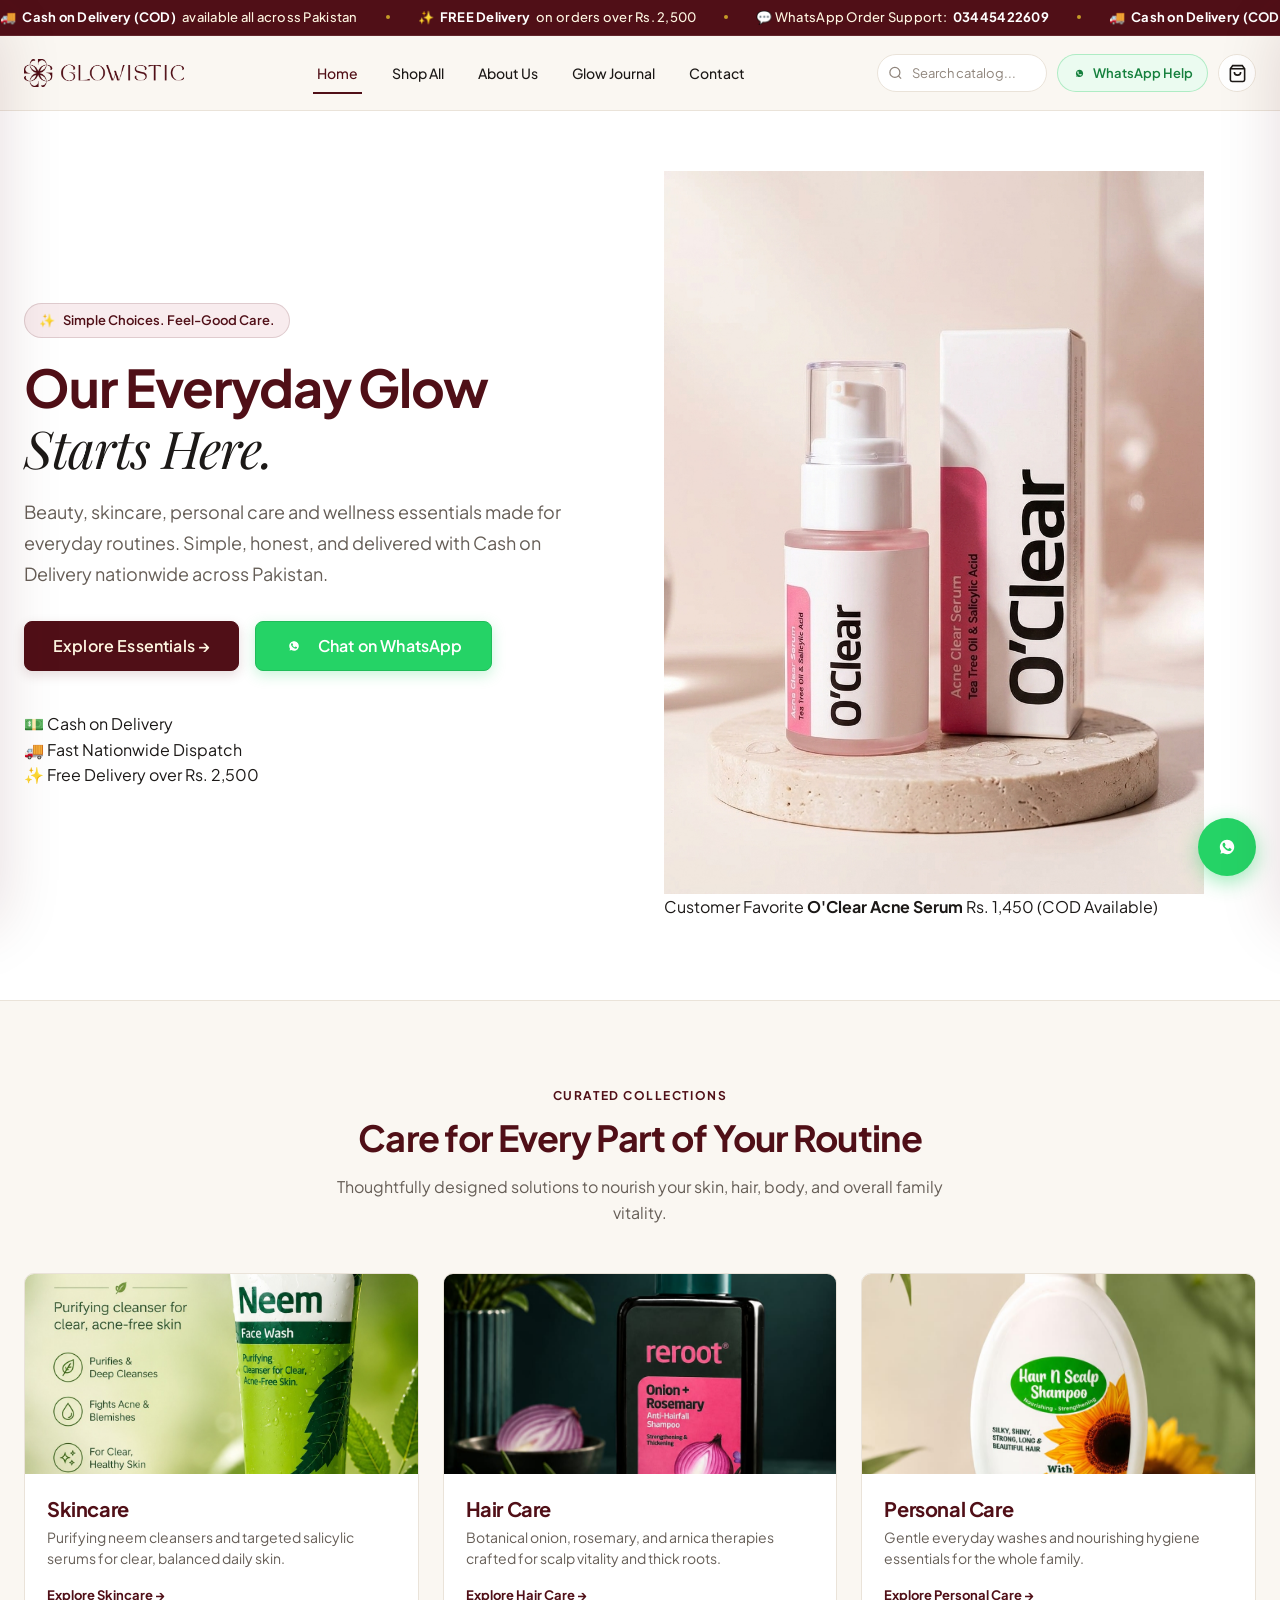
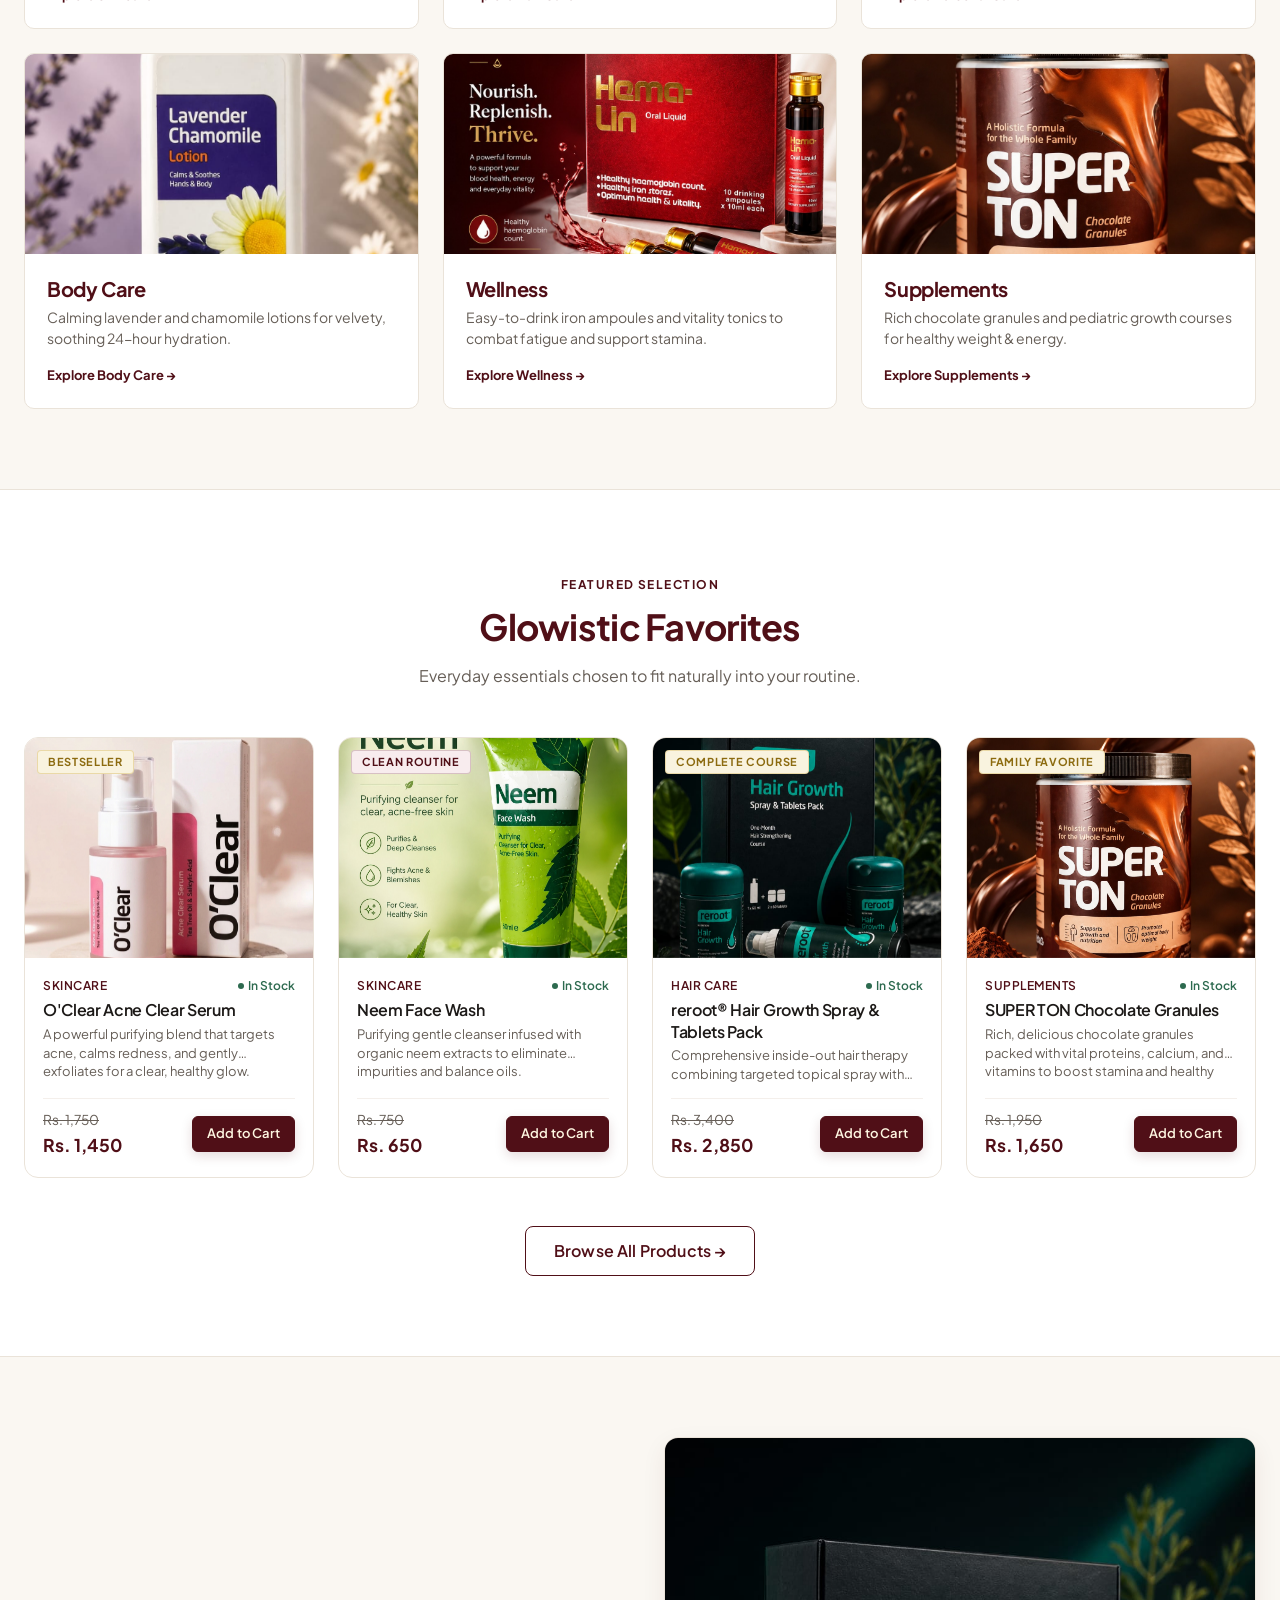
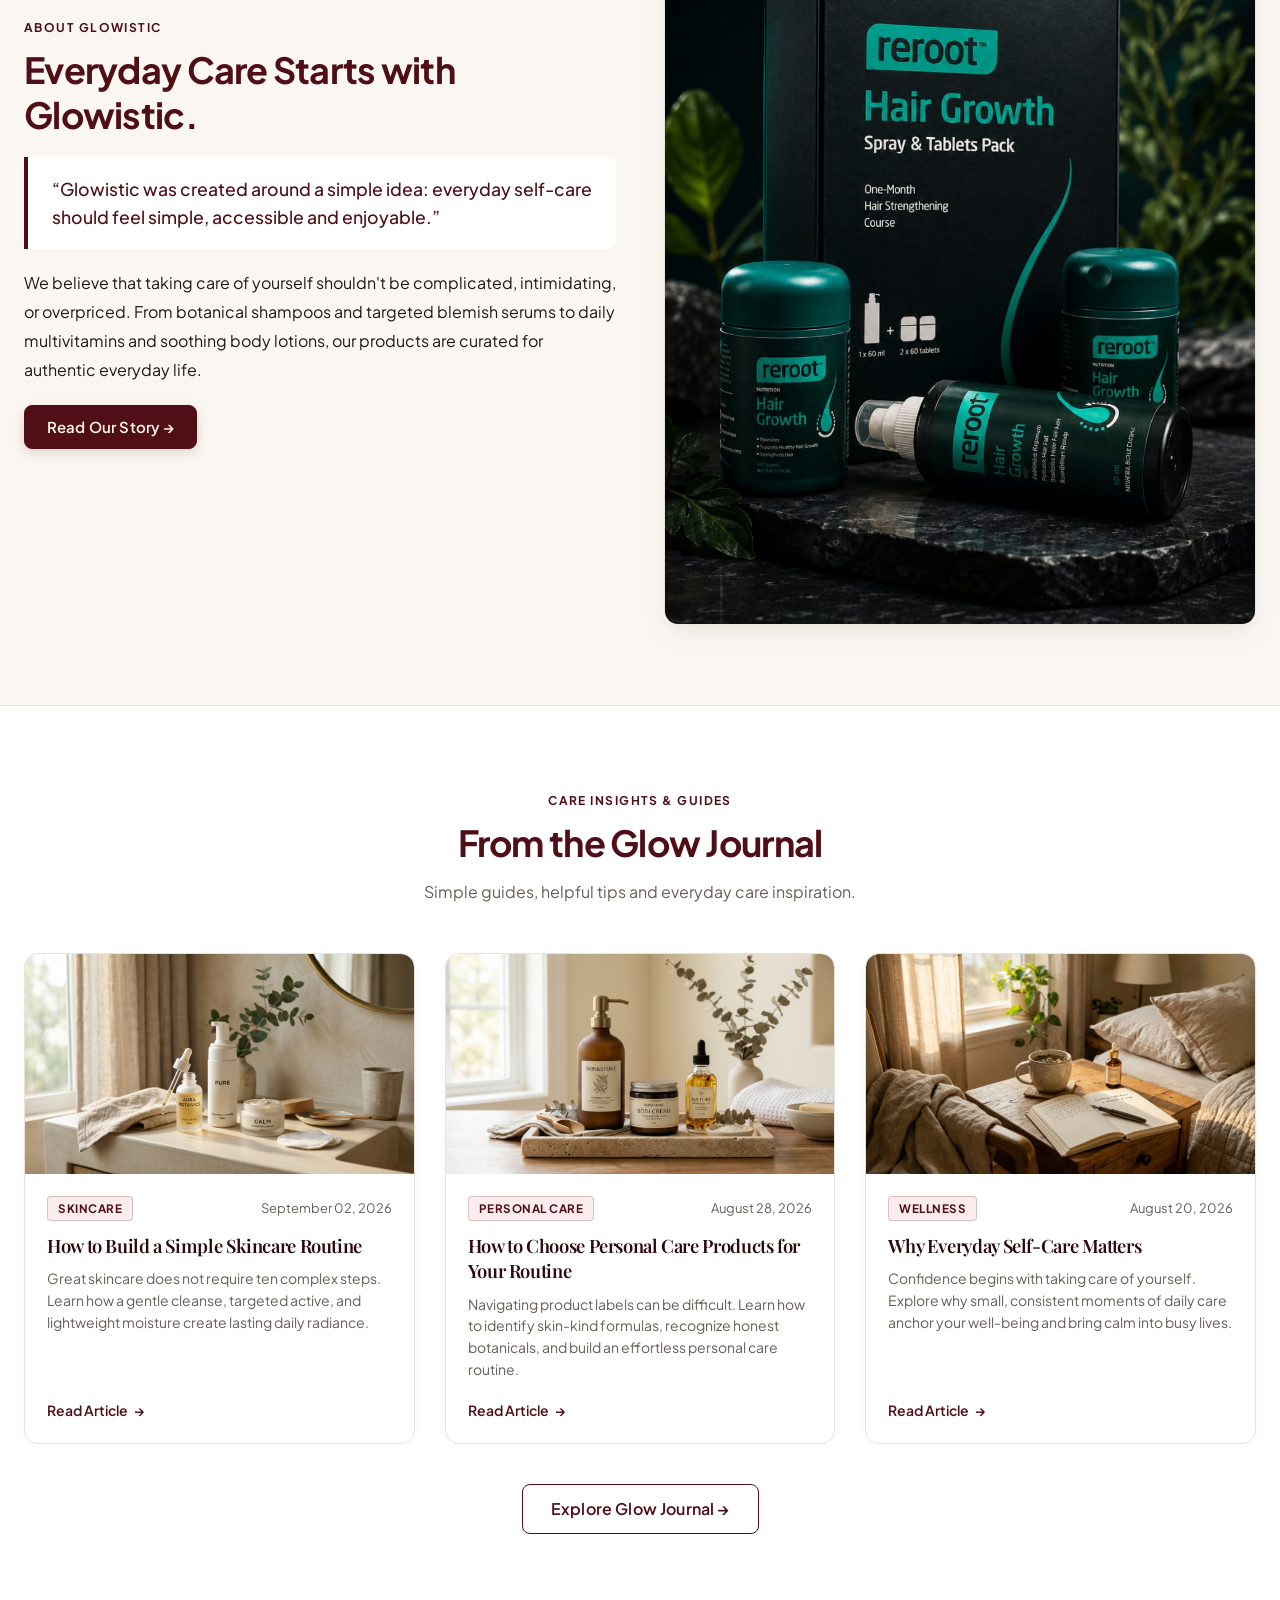
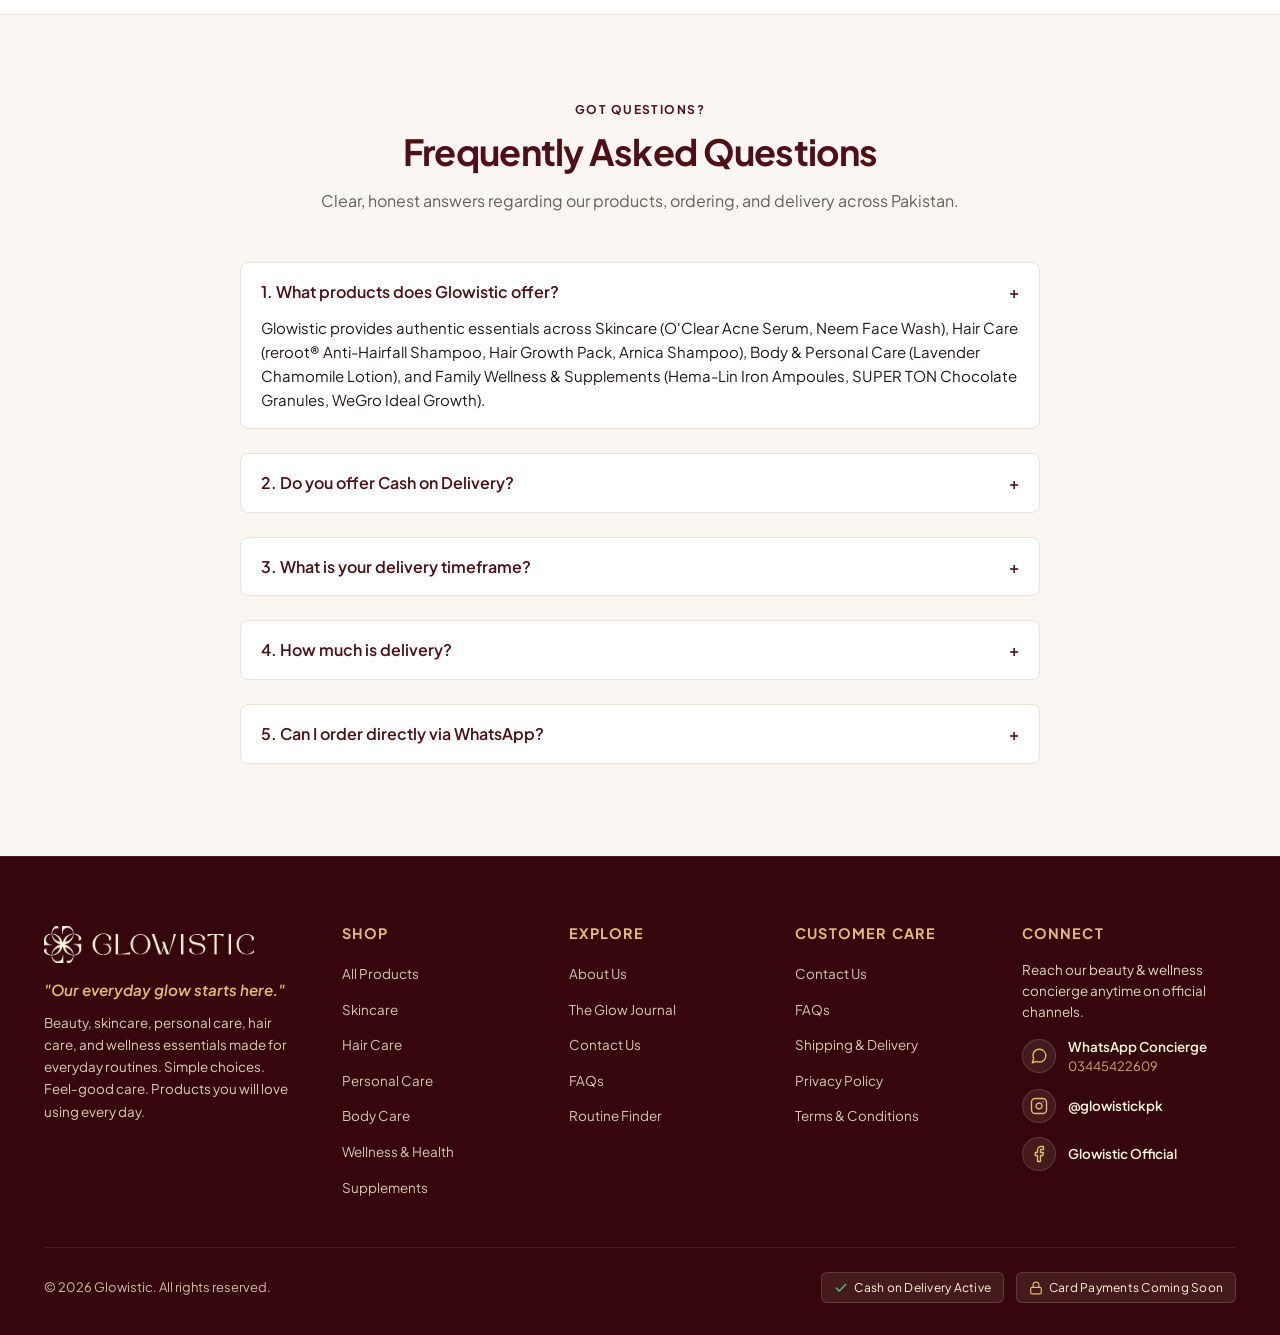
==== commit 5e012d63: "Deploy complete Glowistic e-commerce storefront with assets, continuous announcement marquee, blog s" ====
--- a/index.html
+++ b/index.html
@@ -65,13 +65,56 @@
 </head>
 <body data-page="home">
 
-  <div class="announcement-bar">
-    <div class="announcement-bar-content">
-      <span>🚚 <strong>Cash on Delivery (COD)</strong> available all across Pakistan</span>
-      <span class="announcement-dot"></span>
-      <span>✨ <strong>FREE Delivery</strong> on orders over Rs. 2,500</span>
-      <span class="announcement-dot"></span>
-      <span>💬 WhatsApp Order Support: <strong>03445422609</strong></span>
+  <div class="announcement-bar" role="region" aria-label="Store Announcement">
+    <div class="announcement-marquee">
+      <div class="announcement-marquee-track">
+        <div class="announcement-marquee-group">
+          
+        <span class="announcement-item">🚚 <strong>Cash on Delivery (COD)</strong> available all across Pakistan</span>
+        <span class="announcement-dot" aria-hidden="true"></span>
+        <span class="announcement-item">✨ <strong>FREE Delivery</strong> on orders over Rs. 2,500</span>
+        <span class="announcement-dot" aria-hidden="true"></span>
+        <span class="announcement-item">💬 WhatsApp Order Support: <strong>03445422609</strong></span>
+        <span class="announcement-dot" aria-hidden="true"></span>
+          
+        <span class="announcement-item">🚚 <strong>Cash on Delivery (COD)</strong> available all across Pakistan</span>
+        <span class="announcement-dot" aria-hidden="true"></span>
+        <span class="announcement-item">✨ <strong>FREE Delivery</strong> on orders over Rs. 2,500</span>
+        <span class="announcement-dot" aria-hidden="true"></span>
+        <span class="announcement-item">💬 WhatsApp Order Support: <strong>03445422609</strong></span>
+        <span class="announcement-dot" aria-hidden="true"></span>
+          
+        <span class="announcement-item">🚚 <strong>Cash on Delivery (COD)</strong> available all across Pakistan</span>
+        <span class="announcement-dot" aria-hidden="true"></span>
+        <span class="announcement-item">✨ <strong>FREE Delivery</strong> on orders over Rs. 2,500</span>
+        <span class="announcement-dot" aria-hidden="true"></span>
+        <span class="announcement-item">💬 WhatsApp Order Support: <strong>03445422609</strong></span>
+        <span class="announcement-dot" aria-hidden="true"></span>
+        </div>
+        <div class="announcement-marquee-group" aria-hidden="true">
+          
+        <span class="announcement-item">🚚 <strong>Cash on Delivery (COD)</strong> available all across Pakistan</span>
+        <span class="announcement-dot" aria-hidden="true"></span>
+        <span class="announcement-item">✨ <strong>FREE Delivery</strong> on orders over Rs. 2,500</span>
+        <span class="announcement-dot" aria-hidden="true"></span>
+        <span class="announcement-item">💬 WhatsApp Order Support: <strong>03445422609</strong></span>
+        <span class="announcement-dot" aria-hidden="true"></span>
+          
+        <span class="announcement-item">🚚 <strong>Cash on Delivery (COD)</strong> available all across Pakistan</span>
+        <span class="announcement-dot" aria-hidden="true"></span>
+        <span class="announcement-item">✨ <strong>FREE Delivery</strong> on orders over Rs. 2,500</span>
+        <span class="announcement-dot" aria-hidden="true"></span>
+        <span class="announcement-item">💬 WhatsApp Order Support: <strong>03445422609</strong></span>
+        <span class="announcement-dot" aria-hidden="true"></span>
+          
+        <span class="announcement-item">🚚 <strong>Cash on Delivery (COD)</strong> available all across Pakistan</span>
+        <span class="announcement-dot" aria-hidden="true"></span>
+        <span class="announcement-item">✨ <strong>FREE Delivery</strong> on orders over Rs. 2,500</span>
+        <span class="announcement-dot" aria-hidden="true"></span>
+        <span class="announcement-item">💬 WhatsApp Order Support: <strong>03445422609</strong></span>
+        <span class="announcement-dot" aria-hidden="true"></span>
+        </div>
+      </div>
     </div>
   </div>
 
@@ -443,7 +486,7 @@
     <article class="blog-card blog-home-card" data-category="Skincare" data-id="how-to-build-a-simple-skincare-routine" data-slug="how-to-build-a-simple-skincare-routine" onclick="if(!event.target.closest('a')){window.location.href='article.html?slug=how-to-build-a-simple-skincare-routine';}" onkeydown="if(event.key==='Enter'||event.key===' '){window.location.href='article.html?slug=how-to-build-a-simple-skincare-routine';}" role="link" tabindex="0" aria-label="Read article: How to Build a Simple Skincare Routine">
       <div class="blog-card-img-wrap blog-home-img-wrap">
         <a href="article.html?slug=how-to-build-a-simple-skincare-routine" tabindex="-1" aria-hidden="true" style="display: block; width: 100%; height: 100%;">
-          <img src="/assets/blog/skincare-routine.jpg" alt="Simple everyday skincare routine with gentle cleanser, clarifying serum, and lightweight moisturizer" class="blog-card-img blog-home-img" loading="lazy" onerror="this.onerror=null; this.src='assets/blog/fallback-blog.svg';" />
+          <img src="assets/blog/skincare-routine.jpg" alt="Simple everyday skincare routine with gentle cleanser, clarifying serum, and lightweight moisturizer" class="blog-card-img blog-home-img" loading="lazy" onerror="this.onerror=null; this.src='assets/blog/fallback-blog.svg';" />
         </a>
       </div>
       <div class="blog-card-body blog-home-body">
@@ -466,7 +509,7 @@
     <article class="blog-card blog-home-card" data-category="Personal Care" data-id="how-to-choose-personal-care-products-for-your-routine" data-slug="how-to-choose-personal-care-products-for-your-routine" onclick="if(!event.target.closest('a')){window.location.href='article.html?slug=how-to-choose-personal-care-products-for-your-routine';}" onkeydown="if(event.key==='Enter'||event.key===' '){window.location.href='article.html?slug=how-to-choose-personal-care-products-for-your-routine';}" role="link" tabindex="0" aria-label="Read article: How to Choose Personal Care Products for Your Routine">
       <div class="blog-card-img-wrap blog-home-img-wrap">
         <a href="article.html?slug=how-to-choose-personal-care-products-for-your-routine" tabindex="-1" aria-hidden="true" style="display: block; width: 100%; height: 100%;">
-          <img src="/assets/blog/personal-care-routine.jpg" alt="Personal care collection with body lotion, soothing cream, and botanical oil on travertine tray" class="blog-card-img blog-home-img" loading="lazy" onerror="this.onerror=null; this.src='assets/blog/fallback-blog.svg';" />
+          <img src="assets/blog/personal-care-routine.jpg" alt="Personal care collection with body lotion, soothing cream, and botanical oil on travertine tray" class="blog-card-img blog-home-img" loading="lazy" onerror="this.onerror=null; this.src='assets/blog/fallback-blog.svg';" />
         </a>
       </div>
       <div class="blog-card-body blog-home-body">
@@ -489,7 +532,7 @@
     <article class="blog-card blog-home-card" data-category="Wellness" data-id="why-everyday-self-care-matters" data-slug="why-everyday-self-care-matters" onclick="if(!event.target.closest('a')){window.location.href='article.html?slug=why-everyday-self-care-matters';}" onkeydown="if(event.key==='Enter'||event.key===' '){window.location.href='article.html?slug=why-everyday-self-care-matters';}" role="link" tabindex="0" aria-label="Read article: Why Everyday Self-Care Matters">
       <div class="blog-card-img-wrap blog-home-img-wrap">
         <a href="article.html?slug=why-everyday-self-care-matters" tabindex="-1" aria-hidden="true" style="display: block; width: 100%; height: 100%;">
-          <img src="/assets/blog/everyday-self-care.jpg" alt="Calm everyday self-care scene with warm herbal tea, journal, and botanical face oil" class="blog-card-img blog-home-img" loading="lazy" onerror="this.onerror=null; this.src='assets/blog/fallback-blog.svg';" />
+          <img src="assets/blog/everyday-self-care.jpg" alt="Calm everyday self-care scene with warm herbal tea, journal, and botanical face oil" class="blog-card-img blog-home-img" loading="lazy" onerror="this.onerror=null; this.src='assets/blog/fallback-blog.svg';" />
         </a>
       </div>
       <div class="blog-card-body blog-home-body">
--- a/css/main.css
+++ b/css/main.css
@@ -0,0 +1,2603 @@
+/* ==========================================================================
+   GLOWISTIC - Premium E-Commerce Stylesheet
+   Brand: Glowistic (www.glowisticpk.com)
+   ========================================================================== */
+
+@import url('https://fonts.googleapis.com/css2?family=Playfair+Display:ital,wght@0,400..700;1,400..700&family=Plus+Jakarta+Sans:wght@300;400;500;600;700;800&display=swap');
+
+:root {
+  /* Brand Core Colors */
+  --color-primary: #500F17;
+  --color-primary-light: #731A24;
+  --color-primary-dark: #35070D;
+  --color-cream: #FEF6E1;
+  --color-cream-light: #FFFBF0;
+  --color-gold: #C59B27;
+  --color-gold-light: #DFC066;
+  --color-gold-soft: #F9F3DF;
+
+  /* Neutrals & Surfaces */
+  --color-bg: #FAF7F2;
+  --color-surface: #FFFFFF;
+  --color-surface-tint: #F5EFE6;
+  --color-text: #1C1917;
+  --color-text-muted: #665E57;
+  --color-text-light: #8E847B;
+  --color-border: #EAE3D9;
+  --color-border-light: #F4EFEB;
+
+  /* Functional */
+  --color-success: #2D6A4F;
+  --color-success-bg: #EAF4EE;
+  --color-error: #B91C1C;
+  --color-error-bg: #FDF2F2;
+  --color-whatsapp: #25D366;
+  --color-whatsapp-dark: #128C7E;
+
+  /* Typography */
+  --font-sans: 'Plus Jakarta Sans', -apple-system, BlinkMacSystemFont, 'Segoe UI', Roboto, sans-serif;
+  --font-serif: 'Playfair Display', Georgia, serif;
+
+  /* Shadows */
+  --shadow-sm: 0 2px 8px rgba(80, 15, 23, 0.04);
+  --shadow-md: 0 8px 24px rgba(80, 15, 23, 0.07);
+  --shadow-lg: 0 16px 40px rgba(80, 15, 23, 0.1);
+  --shadow-xl: 0 24px 60px rgba(80, 15, 23, 0.14);
+
+  /* Transitions */
+  --transition-fast: 0.15s ease;
+  --transition-normal: 0.25s cubic-bezier(0.16, 1, 0.3, 1);
+  --transition-slow: 0.4s cubic-bezier(0.16, 1, 0.3, 1);
+
+  /* Layout */
+  --max-width: 1320px;
+  --header-height: 74px;
+}
+
+/* -------------------------------------------------------------
+   Reset & Base Styles
+------------------------------------------------------------- */
+*, *::before, *::after {
+  box-sizing: border-box;
+  margin: 0;
+  padding: 0;
+}
+
+html {
+  font-size: 16px;
+  scroll-behavior: smooth;
+  -webkit-text-size-adjust: 100%;
+}
+
+body {
+  font-family: var(--font-sans);
+  background-color: var(--color-bg);
+  color: var(--color-text);
+  line-height: 1.6;
+  font-weight: 400;
+  overflow-x: hidden;
+  -webkit-font-smoothing: antialiased;
+  -moz-osx-font-smoothing: grayscale;
+}
+
+body.no-scroll {
+  overflow: hidden;
+}
+
+a {
+  color: inherit;
+  text-decoration: none;
+  transition: color var(--transition-fast);
+}
+
+img, svg {
+  display: block;
+  max-width: 100%;
+  height: auto;
+}
+
+button, input, select, textarea {
+  font-family: inherit;
+  font-size: inherit;
+  color: inherit;
+  border: none;
+  background: none;
+}
+
+button {
+  cursor: pointer;
+}
+
+ul, ol {
+  list-style: none;
+}
+
+/* Container */
+.container {
+  width: 100%;
+  max-width: var(--max-width);
+  margin: 0 auto;
+  padding: 0 24px;
+}
+
+@media (max-width: 480px) {
+  .container {
+    padding: 0 16px;
+  }
+}
+
+.container-narrow {
+  max-width: 960px;
+}
+
+.container-fluid {
+  max-width: 1440px;
+}
+
+/* Accessibility Focus States */
+:focus-visible {
+  outline: 2px solid var(--color-primary);
+  outline-offset: 2px;
+}
+
+button:focus-visible,
+a:focus-visible,
+input:focus-visible,
+select:focus-visible,
+textarea:focus-visible,
+[tabindex]:focus-visible {
+  outline: 2px solid var(--color-primary);
+  outline-offset: 2px;
+}
+
+/* -------------------------------------------------------------
+   Typography Hierarchy
+------------------------------------------------------------- */
+h1, h2, h3, h4, h5, h6 {
+  color: var(--color-text);
+  font-weight: 700;
+  line-height: 1.25;
+  letter-spacing: -0.02em;
+}
+
+.font-serif {
+  font-family: var(--font-serif);
+  font-weight: 600;
+  letter-spacing: -0.01em;
+}
+
+.font-mono {
+  font-family: ui-monospace, SFMono-Regular, Menlo, Monaco, Consolas, monospace;
+}
+
+.text-sm { font-size: 0.875rem; }
+.text-xs { font-size: 0.75rem; }
+.text-muted { color: var(--color-text-muted); }
+.text-success { color: var(--color-success); }
+.text-primary { color: var(--color-primary); }
+
+/* -------------------------------------------------------------
+   Buttons — Global Button System
+   Guarantees 1 text label, proper vertical centering, consistent
+   height, line-height 1.2, no text clipping, and responsive polish.
+------------------------------------------------------------- */
+.btn {
+  display: inline-flex;
+  align-items: center;
+  justify-content: center;
+  gap: 8px;
+  min-height: 44px;
+  padding: 10px 22px;
+  font-family: var(--font-sans);
+  font-size: 0.9375rem;
+  font-weight: 600;
+  line-height: 1.2;
+  border-radius: 8px;
+  white-space: nowrap;
+  letter-spacing: 0.01em;
+  text-align: center;
+  text-decoration: none;
+  position: relative;
+  cursor: pointer;
+  box-sizing: border-box;
+  vertical-align: middle;
+  transition: transform 0.2s cubic-bezier(0.16, 1, 0.3, 1),
+              background-color 0.2s ease,
+              border-color 0.2s ease,
+              box-shadow 0.2s cubic-bezier(0.16, 1, 0.3, 1),
+              color 0.2s ease;
+  user-select: none;
+  -webkit-user-select: none;
+  will-change: transform;
+}
+
+.btn:active {
+  transform: translateY(0);
+}
+
+.btn:disabled, .btn[disabled] {
+  opacity: 0.55;
+  cursor: not-allowed;
+  pointer-events: none;
+  box-shadow: none !important;
+  transform: none !important;
+}
+
+.btn svg, .btn img {
+  flex-shrink: 0;
+  display: inline-block;
+  vertical-align: middle;
+  pointer-events: none;
+}
+
+.btn-primary {
+  background-color: var(--color-primary);
+  color: var(--color-cream);
+  border: 1px solid var(--color-primary);
+  box-shadow: 0 4px 12px rgba(80, 15, 23, 0.15);
+}
+
+.btn-primary:hover {
+  background-color: var(--color-primary-light);
+  border-color: var(--color-primary-light);
+  color: #FFFFFF;
+  transform: translateY(-2px);
+  box-shadow: 0 6px 18px rgba(80, 15, 23, 0.24);
+}
+
+.btn-secondary {
+  background-color: var(--color-gold);
+  color: #1A120B;
+  border: 1px solid var(--color-gold);
+  box-shadow: 0 2px 8px rgba(197, 155, 39, 0.12);
+}
+
+.btn-secondary:hover {
+  background-color: var(--color-gold-light);
+  border-color: var(--color-gold-light);
+  color: #1A120B;
+  transform: translateY(-2px);
+  box-shadow: 0 6px 18px rgba(197, 155, 39, 0.26);
+}
+
+.btn-outline {
+  background-color: transparent;
+  color: var(--color-primary);
+  border: 1.5px solid var(--color-primary);
+}
+
+.btn-outline:hover, .btn-outline.is-active {
+  background-color: var(--color-primary);
+  color: var(--color-cream);
+  border-color: var(--color-primary);
+  transform: translateY(-2px);
+  box-shadow: 0 6px 16px rgba(80, 15, 23, 0.16);
+}
+
+.btn-outline-white {
+  background-color: transparent;
+  color: var(--color-cream);
+  border: 1.5px solid var(--color-cream);
+}
+
+.btn-outline-white:hover {
+  background-color: var(--color-cream);
+  color: var(--color-primary);
+  transform: translateY(-2px);
+  box-shadow: 0 6px 16px rgba(254, 246, 225, 0.25);
+}
+
+.btn-ghost {
+  background-color: transparent;
+  color: var(--color-text-muted);
+  border: 1px solid var(--color-border);
+}
+
+.btn-ghost:hover {
+  background-color: var(--color-surface-tint);
+  color: var(--color-text);
+  border-color: rgba(80, 15, 23, 0.2);
+  transform: translateY(-1px);
+}
+
+.btn-whatsapp {
+  background-color: #25D366;
+  color: #FFFFFF;
+  border: 1px solid #20BD5A;
+  box-shadow: 0 4px 14px rgba(37, 211, 102, 0.25);
+}
+
+.btn-whatsapp:hover {
+  background-color: #1EBE5D;
+  border-color: #1EBE5D;
+  color: #FFFFFF;
+  transform: translateY(-2px);
+  box-shadow: 0 8px 22px rgba(37, 211, 102, 0.38);
+}
+
+.btn-whatsapp-sm {
+  background-color: #25D366;
+  color: #FFFFFF;
+  min-height: 36px;
+  padding: 6px 14px;
+  font-size: 0.8125rem;
+  border-radius: 6px;
+  box-shadow: 0 2px 8px rgba(37, 211, 102, 0.2);
+}
+
+.btn-whatsapp-sm:hover {
+  background-color: #1EBE5D;
+  transform: translateY(-1px);
+  box-shadow: 0 4px 14px rgba(37, 211, 102, 0.32);
+}
+
+.btn-lg {
+  min-height: 50px;
+  padding: 12px 28px;
+  font-size: 1rem;
+  font-weight: 600;
+  border-radius: 8px;
+}
+
+.btn-sm {
+  min-height: 36px;
+  padding: 6px 14px;
+  font-size: 0.8125rem;
+  font-weight: 600;
+  border-radius: 6px;
+}
+
+.btn-block {
+  display: flex;
+  width: 100%;
+}
+
+/* -------------------------------------------------------------
+   Badges & Pills
+------------------------------------------------------------- */
+.badge {
+  display: inline-flex;
+  align-items: center;
+  padding: 4px 10px;
+  font-size: 0.6875rem;
+  font-weight: 700;
+  text-transform: uppercase;
+  letter-spacing: 0.06em;
+  border-radius: 4px;
+  line-height: 1.3;
+}
+
+.badge-gold {
+  background-color: var(--color-gold-soft);
+  color: #8C6B10;
+  border: 1px solid rgba(197, 155, 39, 0.3);
+}
+
+.badge-green {
+  background-color: var(--color-success-bg);
+  color: var(--color-success);
+  border: 1px solid rgba(45, 106, 79, 0.25);
+}
+
+.badge-burgundy {
+  background-color: #F8ECEE;
+  color: var(--color-primary);
+  border: 1px solid rgba(80, 15, 23, 0.2);
+}
+
+.badge-purple {
+  background-color: #F3EAFD;
+  color: #6B34A3;
+  border: 1px solid rgba(107, 52, 163, 0.2);
+}
+
+.badge-orange {
+  background-color: #FFF3E8;
+  color: #D96500;
+  border: 1px solid rgba(217, 101, 0, 0.2);
+}
+
+.badge-cod-active {
+  display: inline-flex;
+  align-items: center;
+  gap: 5px;
+  background-color: #EBF7EE;
+  color: var(--color-success);
+  padding: 4px 10px;
+  border-radius: 4px;
+  font-size: 0.75rem;
+  font-weight: 600;
+}
+
+/* -------------------------------------------------------------
+   Announcement Bar & Continuous Marquee Ticker
+------------------------------------------------------------- */
+.announcement-bar {
+  background-color: var(--color-primary);
+  color: var(--color-cream);
+  height: 36px;
+  display: flex;
+  align-items: center;
+  font-size: 0.8125rem;
+  font-weight: 500;
+  letter-spacing: 0.02em;
+  border-bottom: 1px solid rgba(254, 246, 225, 0.1);
+  overflow: hidden;
+  white-space: nowrap;
+  position: relative;
+  width: 100%;
+  box-sizing: border-box;
+}
+
+.announcement-marquee {
+  display: flex;
+  overflow: hidden;
+  width: 100%;
+  user-select: none;
+}
+
+.announcement-marquee-track {
+  display: flex;
+  width: max-content;
+  will-change: transform;
+  animation: announcementTicker 30s linear infinite;
+}
+
+.announcement-marquee-group {
+  display: flex;
+  align-items: center;
+  gap: 28px;
+  flex-shrink: 0;
+  padding-right: 28px;
+}
+
+.announcement-item {
+  display: inline-flex;
+  align-items: center;
+  gap: 6px;
+  white-space: nowrap;
+  color: var(--color-cream);
+  font-size: 0.8125rem;
+  font-weight: 500;
+}
+
+.announcement-item strong {
+  font-weight: 700;
+  color: #FFFFFF;
+}
+
+.announcement-dot {
+  display: inline-block;
+  width: 4px;
+  height: 4px;
+  background-color: var(--color-gold);
+  border-radius: 50%;
+  flex-shrink: 0;
+}
+
+/* Fallback for legacy static markup */
+.announcement-bar-content {
+  display: flex;
+  align-items: center;
+  gap: 24px;
+}
+
+@keyframes announcementTicker {
+  0% {
+    transform: translate3d(0, 0, 0);
+  }
+  100% {
+    transform: translate3d(-50%, 0, 0);
+  }
+}
+
+/* -------------------------------------------------------------
+   Header & Navigation
+------------------------------------------------------------- */
+.site-header {
+  position: sticky;
+  top: 0;
+  z-index: 1000;
+  background-color: rgba(250, 247, 242, 0.94);
+  backdrop-filter: blur(12px);
+  -webkit-backdrop-filter: blur(12px);
+  border-bottom: 1px solid var(--color-border);
+  transition: all var(--transition-normal);
+}
+
+.site-header.is-scrolled {
+  background-color: rgba(255, 255, 255, 0.98);
+  box-shadow: var(--shadow-sm);
+}
+
+.header-inner {
+  display: flex;
+  align-items: center;
+  justify-content: space-between;
+  height: var(--header-height);
+  gap: 16px;
+  width: 100%;
+}
+
+.header-brand {
+  display: flex;
+  align-items: center;
+  flex-shrink: 0;
+  text-decoration: none;
+}
+
+.header-logo {
+  height: 32px;
+  width: auto;
+  max-width: 160px;
+  object-fit: contain;
+  display: block;
+}
+
+/* Desktop Nav */
+.header-nav {
+  display: flex;
+  align-items: center;
+  gap: 26px;
+  height: 100%;
+  margin: 0 auto;
+}
+
+.nav-link {
+  font-size: 0.875rem;
+  font-weight: 500;
+  color: var(--color-text);
+  position: relative;
+  height: 100%;
+  display: inline-flex;
+  align-items: center;
+  padding: 0 4px;
+  white-space: nowrap;
+  line-height: 1;
+  text-decoration: none;
+  transition: color 0.2s ease;
+}
+
+.nav-link:hover, .nav-link.is-active {
+  color: var(--color-primary);
+}
+
+.nav-link::after {
+  content: '';
+  position: absolute;
+  bottom: 16px;
+  left: 0;
+  width: 100%;
+  height: 2px;
+  background-color: var(--color-primary);
+  transform: scaleX(0);
+  transform-origin: center;
+  transition: transform 0.22s cubic-bezier(0.16, 1, 0.3, 1);
+  pointer-events: none;
+}
+
+.nav-link:hover::after, .nav-link.is-active::after {
+  transform: scaleX(1);
+}
+
+/* Header Actions */
+.header-actions {
+  display: flex;
+  align-items: center;
+  gap: 10px;
+  flex-shrink: 0;
+}
+
+.header-icon-btn {
+  display: inline-flex;
+  align-items: center;
+  justify-content: center;
+  width: 38px;
+  height: 38px;
+  border-radius: 50%;
+  color: var(--color-text);
+  border: 1px solid var(--color-border);
+  background-color: var(--color-surface);
+  position: relative;
+  flex-shrink: 0;
+  box-sizing: border-box;
+  transition: transform 0.2s cubic-bezier(0.16, 1, 0.3, 1),
+              color 0.2s ease,
+              border-color 0.2s ease,
+              background-color 0.2s ease,
+              box-shadow 0.2s ease;
+  will-change: transform;
+}
+
+.header-icon-btn:hover {
+  color: var(--color-primary);
+  border-color: var(--color-primary);
+  background-color: var(--color-surface-tint);
+  transform: translateY(-2px);
+  box-shadow: 0 4px 12px rgba(80, 15, 23, 0.1);
+}
+
+.header-icon-btn:active {
+  transform: translateY(0);
+}
+
+.cart-count-badge {
+  position: absolute;
+  top: -3px;
+  right: -3px;
+  width: 18px;
+  height: 18px;
+  background-color: var(--color-primary);
+  color: #FFFFFF;
+  font-size: 0.6875rem;
+  font-weight: 700;
+  border-radius: 50%;
+  display: none;
+  align-items: center;
+  justify-content: center;
+  line-height: 1;
+  border: 1.5px solid var(--color-surface);
+}
+
+.header-whatsapp-cta {
+  display: inline-flex;
+  align-items: center;
+  justify-content: center;
+  gap: 6px;
+  height: 38px;
+  padding: 0 14px;
+  background-color: #EBFBF0;
+  color: #15803D;
+  border: 1px solid rgba(34, 197, 94, 0.3);
+  border-radius: 20px;
+  font-size: 0.8125rem;
+  font-weight: 600;
+  white-space: nowrap;
+  line-height: 1;
+  flex-shrink: 0;
+  text-decoration: none;
+  box-sizing: border-box;
+  transition: all var(--transition-fast);
+}
+
+.header-whatsapp-cta:hover {
+  background-color: #25D366;
+  border-color: #25D366;
+  color: #FFFFFF;
+}
+
+.mobile-menu-toggle {
+  display: none;
+}
+
+/* Header Responsive Behavior Across Breakpoints */
+@media (max-width: 1279px) and (min-width: 1024px) {
+  .header-nav {
+    gap: 18px;
+  }
+  .nav-link {
+    font-size: 0.84rem;
+    padding: 0 4px;
+  }
+  .header-whatsapp-cta {
+    padding: 0 12px;
+    font-size: 0.78rem;
+  }
+}
+
+@media (max-width: 1023px) {
+  .header-nav {
+    display: none !important;
+  }
+  .mobile-menu-toggle {
+    display: inline-flex !important;
+  }
+  .site-header {
+    --header-height: 64px;
+  }
+  .header-inner {
+    height: 64px;
+    gap: 12px;
+  }
+  .header-logo {
+    height: 28px;
+    max-width: 135px;
+  }
+}
+
+@media (max-width: 767px) {
+  .header-whatsapp-cta span {
+    display: none;
+  }
+  .header-whatsapp-cta {
+    width: 38px;
+    height: 38px;
+    padding: 0;
+    border-radius: 50%;
+  }
+}
+
+/* -------------------------------------------------------------
+   Hero Section
+------------------------------------------------------------- */
+.hero-section {
+  position: relative;
+  background-color: var(--color-surface);
+  border-bottom: 1px solid var(--color-border);
+  padding: 60px 0 80px;
+  overflow: hidden;
+}
+
+.hero-grid {
+  display: grid;
+  grid-template-columns: 1fr 1fr;
+  align-items: center;
+  gap: 48px;
+}
+
+.hero-content {
+  max-width: 580px;
+}
+
+.hero-tag {
+  display: inline-flex;
+  align-items: center;
+  gap: 8px;
+  background-color: #F8ECEE;
+  color: var(--color-primary);
+  padding: 6px 14px;
+  border-radius: 20px;
+  font-size: 0.8125rem;
+  font-weight: 600;
+  margin-bottom: 20px;
+  border: 1px solid rgba(80, 15, 23, 0.15);
+}
+
+.hero-title {
+  font-size: 3.25rem;
+  font-weight: 700;
+  color: var(--color-primary);
+  line-height: 1.15;
+  margin-bottom: 20px;
+}
+
+.hero-title span {
+  display: block;
+  font-family: var(--font-serif);
+  font-style: italic;
+  font-weight: 400;
+  color: var(--color-text);
+}
+
+.hero-description {
+  font-size: 1.125rem;
+  color: var(--color-text-muted);
+  line-height: 1.7;
+  margin-bottom: 32px;
+}
+
+.hero-actions {
+  display: flex;
+  align-items: center;
+  gap: 16px;
+  flex-wrap: wrap;
+  margin-bottom: 40px;
+}
+
+.hero-stats-row {
+  display: flex;
+  align-items: center;
+  gap: 32px;
+  padding-top: 28px;
+  border-top: 1px solid var(--color-border);
+}
+
+.hero-stat-item strong {
+  display: block;
+  font-size: 1.25rem;
+  color: var(--color-primary);
+  font-weight: 700;
+}
+
+.hero-stat-item span {
+  font-size: 0.8125rem;
+  color: var(--color-text-muted);
+}
+
+/* Hero Media Gallery */
+.hero-media {
+  position: relative;
+}
+
+.hero-visual-card {
+  position: relative;
+  background: var(--color-bg);
+  border-radius: 12px;
+  overflow: hidden;
+  border: 1px solid var(--color-border);
+  box-shadow: var(--shadow-lg);
+  transition: box-shadow 0.4s cubic-bezier(0.16, 1, 0.3, 1);
+}
+
+.hero-featured-img {
+  width: 100%;
+  height: 520px;
+  object-fit: cover;
+  transition: transform 0.6s cubic-bezier(0.16, 1, 0.3, 1);
+  will-change: transform;
+}
+
+.hero-visual-card:hover .hero-featured-img {
+  transform: scale(1.035);
+}
+
+.hero-floating-card {
+  position: absolute;
+  bottom: 24px;
+  left: 24px;
+  right: 24px;
+  background: rgba(255, 255, 255, 0.95);
+  backdrop-filter: blur(10px);
+  padding: 18px 22px;
+  border-radius: 8px;
+  border: 1px solid var(--color-border);
+  display: flex;
+  align-items: center;
+  justify-content: space-between;
+  box-shadow: var(--shadow-md);
+}
+
+.hero-floating-info h4 {
+  font-size: 1rem;
+  color: var(--color-text);
+  margin-bottom: 2px;
+}
+
+.hero-floating-info p {
+  font-size: 0.8125rem;
+  color: var(--color-text-muted);
+}
+
+.hero-floating-price {
+  font-size: 1.125rem;
+  font-weight: 700;
+  color: var(--color-primary);
+}
+
+@media (max-width: 991px) {
+  .hero-grid { grid-template-columns: 1fr; gap: 40px; }
+  .hero-title { font-size: 2.5rem; }
+  .hero-featured-img { height: 400px; }
+}
+
+/* -------------------------------------------------------------
+   Value Proposition / Guarantees Strip
+------------------------------------------------------------- */
+.trust-strip {
+  background-color: var(--color-cream);
+  border-bottom: 1px solid var(--color-border);
+  padding: 32px 0;
+}
+
+.trust-grid {
+  display: grid;
+  grid-template-columns: repeat(4, 1fr);
+  gap: 24px;
+}
+
+.trust-card {
+  display: flex;
+  align-items: center;
+  gap: 16px;
+}
+
+.trust-icon-box {
+  width: 48px;
+  height: 48px;
+  background-color: var(--color-primary);
+  color: var(--color-cream);
+  border-radius: 8px;
+  display: flex;
+  align-items: center;
+  justify-content: center;
+  font-size: 1.35rem;
+  flex-shrink: 0;
+}
+
+.trust-card h4 {
+  font-size: 0.9375rem;
+  color: var(--color-primary);
+  margin-bottom: 2px;
+}
+
+.trust-card p {
+  font-size: 0.8125rem;
+  color: var(--color-text-muted);
+  line-height: 1.4;
+}
+
+@media (max-width: 900px) {
+  .trust-grid { grid-template-columns: repeat(2, 1fr); gap: 20px; }
+}
+@media (max-width: 540px) {
+  .trust-grid { grid-template-columns: 1fr; }
+}
+
+/* -------------------------------------------------------------
+   Category Explorer Section
+------------------------------------------------------------- */
+.section-padding {
+  padding: 80px 0;
+}
+
+.section-header {
+  text-align: center;
+  max-width: 640px;
+  margin: 0 auto 48px;
+}
+
+.section-tag {
+  display: inline-block;
+  font-size: 0.75rem;
+  font-weight: 700;
+  text-transform: uppercase;
+  letter-spacing: 0.12em;
+  color: var(--color-primary);
+  margin-bottom: 10px;
+}
+
+.section-title {
+  font-size: 2.25rem;
+  font-weight: 700;
+  color: var(--color-primary);
+  margin-bottom: 14px;
+}
+
+.section-desc {
+  font-size: 1rem;
+  color: var(--color-text-muted);
+}
+
+.categories-grid {
+  display: grid;
+  grid-template-columns: repeat(6, 1fr);
+  gap: 16px;
+}
+
+.category-card {
+  background-color: var(--color-surface);
+  border: 1px solid var(--color-border);
+  border-radius: 8px;
+  padding: 24px 16px;
+  text-align: center;
+  transition: transform 0.28s cubic-bezier(0.16, 1, 0.3, 1),
+              box-shadow 0.28s cubic-bezier(0.16, 1, 0.3, 1),
+              border-color 0.22s ease;
+  display: flex;
+  flex-direction: column;
+  align-items: center;
+  will-change: transform;
+}
+
+.category-card:hover {
+  border-color: var(--color-primary);
+  box-shadow: 0 10px 24px rgba(80, 15, 23, 0.08);
+  transform: translateY(-4px);
+}
+
+.cat-icon-circle {
+  width: 56px;
+  height: 56px;
+  background-color: var(--color-surface-tint);
+  border-radius: 50%;
+  display: flex;
+  align-items: center;
+  justify-content: center;
+  font-size: 1.5rem;
+  margin-bottom: 14px;
+  transition: background-color 0.22s ease, transform 0.28s cubic-bezier(0.16, 1, 0.3, 1);
+}
+
+.category-card:hover .cat-icon-circle {
+  background-color: #F8ECEE;
+  transform: scale(1.08);
+}
+
+.category-name {
+  font-size: 0.9375rem;
+  font-weight: 600;
+  color: var(--color-text);
+  margin-bottom: 4px;
+}
+
+.category-count {
+  font-size: 0.75rem;
+  color: var(--color-text-muted);
+}
+
+@media (max-width: 991px) {
+  .categories-grid { grid-template-columns: repeat(3, 1fr); }
+}
+@media (max-width: 560px) {
+  .categories-grid { grid-template-columns: repeat(2, 1fr); }
+}
+
+/* -------------------------------------------------------------
+   Product Grid
+------------------------------------------------------------- */
+.products-grid {
+  display: grid;
+  grid-template-columns: repeat(4, 1fr);
+  gap: 24px;
+}
+
+@media (max-width: 1180px) {
+  .products-grid { grid-template-columns: repeat(3, 1fr); gap: 20px; }
+}
+@media (max-width: 860px) {
+  .products-grid { grid-template-columns: repeat(2, 1fr); gap: 16px; }
+}
+@media (max-width: 480px) {
+  .products-grid { grid-template-columns: repeat(2, 1fr); gap: 12px; }
+}
+@media (max-width: 360px) {
+  .products-grid { grid-template-columns: 1fr; gap: 16px; }
+}
+
+/* -------------------------------------------------------------
+   Interactive Routine Finder Section
+------------------------------------------------------------- */
+.routine-finder-section {
+  background: linear-gradient(180deg, #FAF7F2 0%, #F5EFE6 100%);
+  border-top: 1px solid var(--color-border);
+  border-bottom: 1px solid var(--color-border);
+  padding: 80px 0;
+}
+
+.routine-finder-wrapper {
+  max-width: 760px;
+  margin: 0 auto;
+}
+
+.quiz-card {
+  background-color: var(--color-surface);
+  border: 1px solid var(--color-border);
+  border-radius: 12px;
+  padding: 40px;
+  box-shadow: var(--shadow-lg);
+}
+
+.quiz-step-badge {
+  display: inline-block;
+  background-color: var(--color-surface-tint);
+  color: var(--color-primary);
+  padding: 4px 10px;
+  border-radius: 20px;
+  font-size: 0.75rem;
+  font-weight: 700;
+  margin-bottom: 12px;
+}
+
+.quiz-title {
+  font-size: 1.5rem;
+  color: var(--color-primary);
+  margin-bottom: 6px;
+}
+
+.quiz-subtitle {
+  font-size: 0.9375rem;
+  color: var(--color-text-muted);
+  margin-bottom: 24px;
+}
+
+.quiz-options-grid {
+  display: flex;
+  flex-direction: column;
+  gap: 12px;
+}
+
+.quiz-opt-btn {
+  display: flex;
+  align-items: center;
+  gap: 16px;
+  padding: 16px 20px;
+  background-color: var(--color-bg);
+  border: 1.5px solid var(--color-border);
+  border-radius: 8px;
+  text-align: left;
+  transition: all var(--transition-normal);
+  width: 100%;
+}
+
+.quiz-opt-btn:hover {
+  background-color: var(--color-surface);
+  border-color: var(--color-primary);
+  box-shadow: var(--shadow-sm);
+  transform: translateX(4px);
+}
+
+.quiz-opt-icon {
+  font-size: 1.5rem;
+  width: 40px;
+  text-align: center;
+}
+
+.quiz-opt-text strong {
+  display: block;
+  font-size: 0.9375rem;
+  color: var(--color-text);
+  margin-bottom: 2px;
+}
+
+.quiz-opt-text small {
+  font-size: 0.8125rem;
+  color: var(--color-text-muted);
+}
+
+.quiz-footer {
+  margin-top: 24px;
+  display: flex;
+  justify-content: flex-start;
+}
+
+/* Quiz Recommendation Card */
+.quiz-result-badge {
+  display: inline-block;
+  background-color: var(--color-gold-soft);
+  color: #8C6B10;
+  font-weight: 700;
+  font-size: 0.75rem;
+  padding: 4px 12px;
+  border-radius: 20px;
+  margin-bottom: 14px;
+}
+
+.quiz-results-list {
+  display: flex;
+  flex-direction: column;
+  gap: 16px;
+  margin: 24px 0;
+}
+
+.quiz-result-product {
+  display: flex;
+  align-items: center;
+  gap: 16px;
+  background-color: var(--color-bg);
+  border: 1px solid var(--color-border);
+  border-radius: 8px;
+  padding: 14px 18px;
+}
+
+.quiz-result-img {
+  width: 72px;
+  height: 72px;
+  object-fit: cover;
+  border-radius: 6px;
+  background: #FFF;
+}
+
+.quiz-result-info {
+  flex: 1;
+}
+
+.quiz-result-name {
+  font-size: 1rem;
+  font-weight: 600;
+  color: var(--color-text);
+  margin: 4px 0 2px;
+}
+
+.quiz-result-sub {
+  font-size: 0.8125rem;
+  color: var(--color-text-muted);
+}
+
+.quiz-result-price {
+  font-size: 0.9375rem;
+  font-weight: 700;
+  color: var(--color-primary);
+  margin-top: 4px;
+}
+
+.quiz-result-total-box {
+  background-color: var(--color-cream-light);
+  border: 1px solid rgba(197, 155, 39, 0.3);
+  border-radius: 8px;
+  padding: 18px 20px;
+  margin-bottom: 24px;
+}
+
+.quiz-total-row {
+  display: flex;
+  justify-content: space-between;
+  align-items: center;
+  font-size: 1.125rem;
+  color: var(--color-text);
+  margin-bottom: 6px;
+}
+
+.quiz-total-row strong {
+  color: var(--color-primary);
+  font-size: 1.35rem;
+}
+
+.quiz-shipping-tag {
+  font-size: 0.8125rem;
+  font-weight: 600;
+  color: var(--color-success);
+}
+
+.quiz-result-actions {
+  display: flex;
+  flex-direction: column;
+  gap: 10px;
+}
+
+@media (max-width: 600px) {
+  .quiz-card { padding: 24px 18px; }
+}
+
+/* -------------------------------------------------------------
+   Brand Story / Editorial Section
+------------------------------------------------------------- */
+.story-section {
+  background-color: var(--color-primary);
+  color: var(--color-cream);
+  padding: 90px 0;
+  position: relative;
+  overflow: hidden;
+}
+
+.story-grid {
+  display: grid;
+  grid-template-columns: 1.1fr 0.9fr;
+  align-items: center;
+  gap: 56px;
+}
+
+.story-tag {
+  font-size: 0.75rem;
+  font-weight: 700;
+  letter-spacing: 0.14em;
+  text-transform: uppercase;
+  color: var(--color-gold);
+  margin-bottom: 14px;
+  display: block;
+}
+
+.story-heading {
+  font-size: 2.5rem;
+  line-height: 1.2;
+  color: var(--color-cream);
+  margin-bottom: 24px;
+}
+
+.story-text {
+  font-size: 1.0625rem;
+  line-height: 1.8;
+  opacity: 0.9;
+  margin-bottom: 28px;
+}
+
+.story-pillars {
+  display: grid;
+  grid-template-columns: 1fr 1fr;
+  gap: 20px;
+  margin-bottom: 36px;
+}
+
+.story-pillar-item {
+  background: rgba(254, 246, 225, 0.06);
+  border: 1px solid rgba(254, 246, 225, 0.15);
+  padding: 16px 18px;
+  border-radius: 6px;
+}
+
+.story-pillar-item strong {
+  display: block;
+  font-size: 0.9375rem;
+  color: var(--color-gold-light);
+  margin-bottom: 4px;
+}
+
+.story-pillar-item p {
+  font-size: 0.8125rem;
+  opacity: 0.8;
+  line-height: 1.4;
+}
+
+.story-quote-card {
+  background-color: rgba(254, 246, 225, 0.08);
+  border: 1px solid rgba(254, 246, 225, 0.2);
+  border-radius: 12px;
+  padding: 40px 32px;
+  text-align: center;
+}
+
+.story-quote-mark {
+  font-size: 3rem;
+  color: var(--color-gold);
+  line-height: 1;
+  font-family: var(--font-serif);
+}
+
+.story-quote-text {
+  font-family: var(--font-serif);
+  font-size: 1.35rem;
+  font-style: italic;
+  line-height: 1.6;
+  margin: 16px 0 20px;
+}
+
+.story-quote-author {
+  font-size: 0.875rem;
+  font-weight: 600;
+  letter-spacing: 0.06em;
+  color: var(--color-gold-light);
+  text-transform: uppercase;
+}
+
+@media (max-width: 991px) {
+  .story-grid { grid-template-columns: 1fr; gap: 40px; }
+  .story-heading { font-size: 2rem; }
+}
+
+/* -------------------------------------------------------------
+   Instagram / Social Strip
+------------------------------------------------------------- */
+.social-strip {
+  padding: 60px 0;
+  background-color: var(--color-surface);
+  border-bottom: 1px solid var(--color-border);
+}
+
+.social-header {
+  display: flex;
+  align-items: center;
+  justify-content: space-between;
+  margin-bottom: 24px;
+  flex-wrap: wrap;
+  gap: 16px;
+}
+
+.social-title-wrap h3 {
+  font-size: 1.25rem;
+  color: var(--color-text);
+}
+
+.social-title-wrap p {
+  font-size: 0.875rem;
+  color: var(--color-text-muted);
+}
+
+.social-gallery-grid {
+  display: grid;
+  grid-template-columns: repeat(4, 1fr);
+  gap: 16px;
+}
+
+.social-photo-card {
+  position: relative;
+  border-radius: 8px;
+  overflow: hidden;
+  aspect-ratio: 1 / 1;
+  background-color: var(--color-bg);
+  border: 1px solid var(--color-border);
+}
+
+.social-photo-card img {
+  width: 100%;
+  height: 100%;
+  object-fit: cover;
+  transition: transform var(--transition-slow);
+}
+
+.social-photo-card:hover img {
+  transform: scale(1.05);
+}
+
+.social-overlay {
+  position: absolute;
+  inset: 0;
+  background: rgba(80, 15, 23, 0.6);
+  display: flex;
+  align-items: center;
+  justify-content: center;
+  opacity: 0;
+  transition: opacity var(--transition-fast);
+  color: #FFF;
+  font-size: 1.25rem;
+}
+
+.social-photo-card:hover .social-overlay {
+  opacity: 1;
+}
+
+@media (max-width: 768px) {
+  .social-gallery-grid { grid-template-columns: repeat(2, 1fr); }
+}
+
+/* -------------------------------------------------------------
+   Footer - 5-Column Master Layout
+------------------------------------------------------------- */
+.site-footer {
+  background-color: #35070D;
+  color: var(--color-cream);
+  padding: 68px 0 32px;
+  border-top: 1px solid rgba(254, 246, 225, 0.1);
+  position: relative;
+  z-index: 10;
+}
+
+.footer-container {
+  max-width: 1240px;
+  margin: 0 auto;
+  padding: 0 24px;
+}
+
+.footer-top-grid {
+  display: grid;
+  grid-template-columns: 1.4fr 1fr 1fr 1fr 1.2fr;
+  gap: 48px;
+  align-items: start;
+  margin-bottom: 48px;
+}
+
+.footer-col {
+  display: flex;
+  flex-direction: column;
+}
+
+.footer-brand-col {
+  display: flex;
+  flex-direction: column;
+}
+
+.footer-brand-link {
+  display: inline-block;
+  margin-bottom: 14px;
+}
+
+.footer-logo {
+  height: 40px;
+  width: auto;
+  max-width: 210px;
+  object-fit: contain;
+  display: block;
+}
+
+.footer-brand-tagline {
+  font-family: var(--font-heading);
+  font-style: italic;
+  font-size: 0.95rem;
+  color: var(--color-gold-light);
+  margin: 0 0 12px 0;
+  font-weight: 600;
+  line-height: 1.4;
+}
+
+.footer-brand-desc {
+  font-size: 0.84rem;
+  line-height: 1.65;
+  opacity: 0.82;
+  color: var(--color-cream);
+  margin: 0;
+}
+
+.footer-col h4 {
+  font-size: 0.9rem;
+  font-weight: 700;
+  text-transform: uppercase;
+  letter-spacing: 0.08em;
+  color: var(--color-gold-light);
+  margin: 0 0 18px 0;
+  line-height: 1.2;
+}
+
+.footer-links {
+  list-style: none;
+  padding: 0;
+  margin: 0;
+  display: flex;
+  flex-direction: column;
+  gap: 10px;
+}
+
+.footer-links a {
+  font-size: 0.84rem;
+  color: var(--color-cream);
+  opacity: 0.8;
+  text-decoration: none;
+  transition: opacity var(--transition-fast), color var(--transition-fast), transform var(--transition-fast);
+  display: inline-block;
+  line-height: 1.35;
+}
+
+.footer-links a:hover {
+  opacity: 1;
+  color: var(--color-gold-light);
+  transform: translateX(3px);
+}
+
+/* Connect Column */
+.footer-col-connect {
+  min-width: 0;
+}
+
+.footer-connect-intro {
+  font-size: 0.84rem;
+  line-height: 1.55;
+  color: var(--color-cream);
+  opacity: 0.85;
+  margin: 0 0 16px 0;
+}
+
+.footer-connect-list {
+  display: flex;
+  flex-direction: column;
+  gap: 14px;
+}
+
+.footer-connect-row {
+  display: flex;
+  align-items: center;
+  gap: 12px;
+  text-decoration: none;
+  color: var(--color-cream);
+  transition: transform var(--transition-fast);
+}
+
+.connect-icon-badge {
+  width: 34px;
+  height: 34px;
+  border-radius: 50%;
+  background: rgba(254, 246, 225, 0.08);
+  border: 1px solid rgba(254, 246, 225, 0.15);
+  display: inline-flex;
+  align-items: center;
+  justify-content: center;
+  color: var(--color-gold-light);
+  flex-shrink: 0;
+  transition: background var(--transition-fast), border-color var(--transition-fast), color var(--transition-fast), transform var(--transition-fast);
+}
+
+.footer-connect-row:hover .connect-icon-badge,
+.connect-icon-badge:hover {
+  background: var(--color-gold);
+  border-color: var(--color-gold);
+  color: #1A120B;
+  transform: scale(1.05);
+}
+
+.connect-text-group {
+  display: flex;
+  flex-direction: column;
+  gap: 2px;
+  min-width: 0;
+}
+
+.connect-primary-link,
+.connect-primary-text {
+  font-size: 0.84rem;
+  font-weight: 600;
+  color: var(--color-cream);
+  text-decoration: none;
+  transition: color var(--transition-fast);
+  line-height: 1.3;
+}
+
+.connect-primary-link:hover,
+.footer-connect-row:hover .connect-primary-text {
+  color: var(--color-gold-light);
+}
+
+.connect-secondary-link {
+  font-size: 0.8rem;
+  color: var(--color-gold-light);
+  opacity: 0.9;
+  text-decoration: none;
+  transition: color var(--transition-fast), opacity var(--transition-fast);
+  line-height: 1.3;
+}
+
+.connect-secondary-link:hover {
+  opacity: 1;
+  text-decoration: underline;
+}
+
+/* Bottom Bar */
+.footer-bottom-bar {
+  padding-top: 24px;
+  border-top: 1px solid rgba(254, 246, 225, 0.1);
+}
+
+.footer-bottom-inner {
+  display: flex;
+  align-items: center;
+  justify-content: space-between;
+  flex-wrap: wrap;
+  gap: 16px;
+}
+
+.copyright-text {
+  font-size: 0.8125rem;
+  opacity: 0.75;
+  color: var(--color-cream);
+  margin: 0;
+}
+
+.footer-bottom-badges {
+  display: flex;
+  align-items: center;
+  gap: 12px;
+  flex-wrap: wrap;
+}
+
+.badge-cod-footer,
+.badge-card-disabled {
+  display: inline-flex;
+  align-items: center;
+  gap: 6px;
+  background: rgba(254, 246, 225, 0.08);
+  border: 1px solid rgba(254, 246, 225, 0.15);
+  padding: 5px 12px;
+  border-radius: 6px;
+  font-size: 0.75rem;
+  color: var(--color-cream);
+  letter-spacing: 0.02em;
+}
+
+.badge-cod-footer svg {
+  color: #52B788;
+  flex-shrink: 0;
+}
+
+.badge-card-disabled svg {
+  color: var(--color-gold-light);
+  flex-shrink: 0;
+}
+
+/* Responsive Footer Breakpoints */
+@media (max-width: 1200px) and (min-width: 1024px) {
+  .footer-top-grid {
+    grid-template-columns: 1.4fr 1fr 1fr 1fr 1.2fr;
+    gap: 32px;
+  }
+}
+
+@media (max-width: 1023px) and (min-width: 681px) {
+  .footer-top-grid {
+    grid-template-columns: 1fr 1fr;
+    gap: 40px 32px;
+  }
+  .footer-brand-col {
+    grid-column: span 2;
+    max-width: 560px;
+  }
+}
+
+@media (max-width: 680px) {
+  .site-footer {
+    padding: 56px 0 28px;
+  }
+  .footer-top-grid {
+    grid-template-columns: 1fr;
+    gap: 36px;
+  }
+  .footer-bottom-inner {
+    flex-direction: column;
+    text-align: center;
+    align-items: center;
+    gap: 14px;
+  }
+}
+
+/* -------------------------------------------------------------
+   Animations & Keyframes
+------------------------------------------------------------- */
+@keyframes fadeIn {
+  from { opacity: 0; transform: translateY(8px); }
+  to { opacity: 1; transform: translateY(0); }
+}
+
+@keyframes fadeOut {
+  from { opacity: 1; transform: translateY(0); }
+  to { opacity: 0; transform: translateY(-8px); }
+}
+
+@keyframes pulse {
+  0% { transform: scale(1); opacity: 1; }
+  50% { transform: scale(1.15); opacity: 0.7; }
+  100% { transform: scale(1); opacity: 1; }
+}
+
+.fade-in {
+  animation: fadeIn 0.35s cubic-bezier(0.16, 1, 0.3, 1) forwards;
+}
+
+.fade-out {
+  animation: fadeOut 0.3s cubic-bezier(0.16, 1, 0.3, 1) forwards;
+}
+
+/* -------------------------------------------------------------
+   Hero Enhancements
+------------------------------------------------------------- */
+.hero-editorial-sub {
+  font-size: 0.9375rem;
+  color: var(--color-primary);
+  font-weight: 600;
+  margin-top: -16px;
+  margin-bottom: 28px;
+  letter-spacing: 0.01em;
+}
+
+@keyframes gentleFloat {
+  0% { transform: translateY(0px); }
+  50% { transform: translateY(-8px); }
+  100% { transform: translateY(0px); }
+}
+
+.hero-featured-img {
+  animation: gentleFloat 6s ease-in-out infinite;
+}
+
+/* -------------------------------------------------------------
+   Section 2: Shop By Category (Editorial Visual Cards)
+------------------------------------------------------------- */
+.category-visual-grid {
+  display: grid;
+  grid-template-columns: repeat(3, 1fr);
+  gap: 24px;
+}
+
+.category-visual-card {
+  background-color: var(--color-surface);
+  border: 1px solid var(--color-border);
+  border-radius: 10px;
+  overflow: hidden;
+  display: flex;
+  flex-direction: column;
+  transition: all var(--transition-normal);
+  text-decoration: none;
+  color: inherit;
+}
+
+.category-visual-card:hover {
+  border-color: var(--color-primary);
+  box-shadow: var(--shadow-lg);
+  transform: translateY(-4px);
+}
+
+.category-visual-media {
+  height: 200px;
+  position: relative;
+  background-color: var(--color-bg);
+  overflow: hidden;
+}
+
+.category-visual-img {
+  width: 100%;
+  height: 100%;
+  object-fit: cover;
+  transition: transform 0.5s ease;
+}
+
+.category-visual-card:hover .category-visual-img {
+  transform: scale(1.06);
+}
+
+.category-visual-body {
+  padding: 22px;
+  display: flex;
+  flex-direction: column;
+  flex: 1;
+}
+
+.category-visual-title {
+  font-size: 1.25rem;
+  color: var(--color-primary);
+  margin-bottom: 6px;
+  font-weight: 700;
+}
+
+.category-visual-desc {
+  font-size: 0.875rem;
+  color: var(--color-text-muted);
+  line-height: 1.5;
+  margin-bottom: 16px;
+  flex: 1;
+}
+
+.category-visual-cta {
+  font-size: 0.8125rem;
+  font-weight: 700;
+  color: var(--color-primary);
+  display: inline-flex;
+  align-items: center;
+  gap: 6px;
+  transition: transform var(--transition-fast);
+}
+
+.category-visual-card:hover .category-visual-cta {
+  transform: translateX(4px);
+  color: var(--color-primary-light);
+}
+
+@media (max-width: 991px) {
+  .category-visual-grid { grid-template-columns: repeat(2, 1fr); gap: 16px; }
+}
+@media (max-width: 580px) {
+  .category-visual-grid { grid-template-columns: 1fr; }
+  .category-visual-media { height: 180px; }
+}
+
+/* -------------------------------------------------------------
+   Section 5: Why Glowistic (4 Value Pillars)
+------------------------------------------------------------- */
+.pillars-grid {
+  display: grid;
+  grid-template-columns: repeat(4, 1fr);
+  gap: 24px;
+}
+
+.pillar-card {
+  background-color: var(--color-surface);
+  border: 1px solid var(--color-border);
+  border-radius: 10px;
+  padding: 32px 24px;
+  text-align: center;
+  transition: all var(--transition-normal);
+  display: flex;
+  flex-direction: column;
+  align-items: center;
+}
+
+.pillar-card:hover {
+  border-color: rgba(80, 15, 23, 0.3);
+  box-shadow: var(--shadow-md);
+  transform: translateY(-3px);
+}
+
+.pillar-icon-box {
+  width: 56px;
+  height: 56px;
+  background-color: #F8ECEE;
+  color: var(--color-primary);
+  border-radius: 50%;
+  display: flex;
+  align-items: center;
+  justify-content: center;
+  font-size: 1.6rem;
+  margin-bottom: 18px;
+}
+
+.pillar-title {
+  font-size: 1.0625rem;
+  font-weight: 700;
+  color: var(--color-primary);
+  margin-bottom: 8px;
+}
+
+.pillar-desc {
+  font-size: 0.875rem;
+  color: var(--color-text-muted);
+  line-height: 1.6;
+}
+
+@media (max-width: 991px) {
+  .pillars-grid { grid-template-columns: repeat(2, 1fr); }
+}
+@media (max-width: 540px) {
+  .pillars-grid { grid-template-columns: 1fr; }
+}
+
+/* -------------------------------------------------------------
+   Section 6: Product Spotlight (Immersive Section)
+------------------------------------------------------------- */
+.spotlight-section {
+  background: linear-gradient(135deg, #FAF7F2 0%, #F5ECE0 100%);
+  border-top: 1px solid var(--color-border);
+  border-bottom: 1px solid var(--color-border);
+  padding: 90px 0;
+  position: relative;
+  overflow: hidden;
+}
+
+.spotlight-grid {
+  display: grid;
+  grid-template-columns: 1fr 1.15fr;
+  gap: 56px;
+  align-items: center;
+}
+
+.spotlight-media-wrap {
+  position: relative;
+  background: #FFFFFF;
+  border-radius: 14px;
+  overflow: hidden;
+  border: 1px solid var(--color-border);
+  box-shadow: var(--shadow-xl);
+}
+
+.spotlight-img {
+  width: 100%;
+  height: 520px;
+  object-fit: cover;
+  transition: transform 0.6s ease;
+}
+
+.spotlight-media-wrap:hover .spotlight-img {
+  transform: scale(1.03);
+}
+
+.spotlight-badge {
+  position: absolute;
+  top: 20px;
+  left: 20px;
+  font-size: 0.8125rem;
+  padding: 6px 14px;
+}
+
+.spotlight-content {
+  max-width: 560px;
+}
+
+.spotlight-tag {
+  font-size: 0.75rem;
+  font-weight: 700;
+  text-transform: uppercase;
+  letter-spacing: 0.12em;
+  color: var(--color-primary);
+  margin-bottom: 10px;
+  display: block;
+}
+
+.spotlight-title {
+  font-size: 2.5rem;
+  color: var(--color-primary);
+  line-height: 1.2;
+  margin-bottom: 8px;
+}
+
+.spotlight-subtitle {
+  font-size: 1.125rem;
+  color: var(--color-text-muted);
+  margin-bottom: 18px;
+  font-weight: 500;
+}
+
+.spotlight-desc {
+  font-size: 1rem;
+  color: var(--color-text);
+  line-height: 1.7;
+  margin-bottom: 24px;
+}
+
+.spotlight-key-info-grid {
+  display: grid;
+  grid-template-columns: repeat(2, 1fr);
+  gap: 12px;
+  margin-bottom: 28px;
+}
+
+.spotlight-info-pill {
+  background: rgba(255, 255, 255, 0.8);
+  border: 1px solid var(--color-border);
+  padding: 10px 14px;
+  border-radius: 6px;
+  font-size: 0.8125rem;
+}
+
+.spotlight-info-pill strong {
+  display: block;
+  color: var(--color-primary);
+  margin-bottom: 2px;
+}
+
+.spotlight-pricing-row {
+  display: flex;
+  align-items: center;
+  gap: 16px;
+  margin-bottom: 28px;
+  flex-wrap: wrap;
+}
+
+.spotlight-price {
+  font-size: 2rem;
+  font-weight: 800;
+  color: var(--color-primary);
+}
+
+.spotlight-orig-price {
+  font-size: 1.25rem;
+  color: var(--color-text-light);
+  text-decoration: line-through;
+}
+
+.spotlight-actions {
+  display: flex;
+  gap: 14px;
+  flex-wrap: wrap;
+}
+
+@media (max-width: 991px) {
+  .spotlight-grid { grid-template-columns: 1fr; gap: 40px; }
+  .spotlight-img { height: 380px; }
+  .spotlight-title { font-size: 2rem; }
+}
+
+/* -------------------------------------------------------------
+   Section 7: How to Order (4-Step Flow)
+------------------------------------------------------------- */
+.order-steps-grid {
+  display: grid;
+  grid-template-columns: repeat(4, 1fr);
+  gap: 24px;
+  margin-bottom: 48px;
+}
+
+.order-step-card {
+  background-color: var(--color-surface);
+  border: 1px solid var(--color-border);
+  border-radius: 10px;
+  padding: 32px 20px;
+  position: relative;
+  text-align: center;
+  display: flex;
+  flex-direction: column;
+  align-items: center;
+  transition: all var(--transition-normal);
+}
+
+.order-step-card:hover {
+  border-color: var(--color-primary);
+  box-shadow: var(--shadow-md);
+  transform: translateY(-3px);
+}
+
+.step-number-tag {
+  width: 38px;
+  height: 38px;
+  background-color: var(--color-primary);
+  color: var(--color-cream);
+  border-radius: 50%;
+  font-size: 0.9375rem;
+  font-weight: 800;
+  display: flex;
+  align-items: center;
+  justify-content: center;
+  margin-bottom: 16px;
+}
+
+.order-step-icon {
+  font-size: 1.75rem;
+  margin-bottom: 12px;
+}
+
+.order-step-title {
+  font-size: 1rem;
+  color: var(--color-primary);
+  font-weight: 700;
+  margin-bottom: 8px;
+}
+
+.order-step-desc {
+  font-size: 0.8125rem;
+  color: var(--color-text-muted);
+  line-height: 1.5;
+}
+
+.whatsapp-assist-box {
+  background-color: #EBFBF0;
+  border: 1.5px solid rgba(34, 197, 94, 0.35);
+  border-radius: 10px;
+  padding: 28px;
+  display: flex;
+  align-items: center;
+  justify-content: space-between;
+  gap: 24px;
+  flex-wrap: wrap;
+}
+
+.whatsapp-assist-text h4 {
+  font-size: 1.125rem;
+  color: #15803D;
+  margin-bottom: 4px;
+}
+
+.whatsapp-assist-text p {
+  font-size: 0.875rem;
+  color: #166534;
+}
+
+@media (max-width: 991px) {
+  .order-steps-grid { grid-template-columns: repeat(2, 1fr); }
+}
+@media (max-width: 540px) {
+  .order-steps-grid { grid-template-columns: 1fr; }
+}
+
+/* -------------------------------------------------------------
+   Section 8: Blog Cards
+------------------------------------------------------------- */
+.blog-home-grid {
+  display: grid;
+  grid-template-columns: repeat(3, 1fr);
+  gap: 28px;
+  margin-bottom: 40px;
+}
+
+.blog-home-card {
+  background-color: var(--color-surface);
+  border: 1px solid var(--color-border);
+  border-radius: 10px;
+  overflow: hidden;
+  display: flex;
+  flex-direction: column;
+  transition: all var(--transition-normal);
+}
+
+.blog-home-card:hover {
+  border-color: rgba(80, 15, 23, 0.3);
+  box-shadow: var(--shadow-md);
+  transform: translateY(-4px);
+}
+
+.blog-home-img-wrap {
+  height: 220px;
+  overflow: hidden;
+}
+
+.blog-home-img {
+  width: 100%;
+  height: 100%;
+  object-fit: cover;
+  transition: transform 0.5s ease;
+}
+
+.blog-home-card:hover .blog-home-img {
+  transform: scale(1.05);
+}
+
+.blog-home-body {
+  padding: 24px;
+  display: flex;
+  flex-direction: column;
+  flex: 1;
+}
+
+.blog-meta-row {
+  display: flex;
+  align-items: center;
+  justify-content: space-between;
+  margin-bottom: 10px;
+}
+
+.blog-home-title {
+  font-size: 1.15rem;
+  color: var(--color-text);
+  margin-bottom: 10px;
+  line-height: 1.35;
+}
+
+.blog-home-title a:hover {
+  color: var(--color-primary);
+}
+
+.blog-home-excerpt {
+  font-size: 0.875rem;
+  color: var(--color-text-muted);
+  line-height: 1.6;
+  margin-bottom: 18px;
+  flex: 1;
+}
+
+.blog-read-link {
+  font-size: 0.8125rem;
+  font-weight: 700;
+  color: var(--color-primary);
+  display: inline-flex;
+  align-items: center;
+  gap: 4px;
+}
+
+.blog-read-link:hover {
+  color: var(--color-primary-light);
+  transform: translateX(3px);
+}
+
+@media (max-width: 900px) {
+  .blog-home-grid { grid-template-columns: 1fr; }
+}
+
+/* -------------------------------------------------------------
+   Section 9: 10 FAQ Accordion
+------------------------------------------------------------- */
+.faq-home-wrapper {
+  max-width: 820px;
+  margin: 0 auto;
+  display: flex;
+  flex-direction: column;
+  gap: 12px;
+}
+
+.faq-item {
+  background-color: var(--color-surface);
+  border: 1px solid var(--color-border);
+  border-radius: 8px;
+  overflow: hidden;
+  transition: border-color var(--transition-fast);
+}
+
+.faq-item[open] {
+  border-color: var(--color-primary);
+}
+
+.faq-question {
+  padding: 20px 24px;
+  font-size: 1rem;
+  font-weight: 600;
+  color: var(--color-text);
+  cursor: pointer;
+  display: flex;
+  align-items: center;
+  justify-content: space-between;
+  user-select: none;
+}
+
+.faq-question::-webkit-details-marker {
+  display: none;
+}
+
+.faq-indicator {
+  font-size: 1.25rem;
+  color: var(--color-primary);
+  transition: transform var(--transition-fast);
+}
+
+.faq-item[open] .faq-indicator {
+  transform: rotate(45deg);
+}
+
+.faq-answer {
+  padding: 0 24px 22px;
+  font-size: 0.9375rem;
+  color: var(--color-text-muted);
+  line-height: 1.7;
+}
+
+/* -------------------------------------------------------------
+   Section 10: Final Call To Action
+------------------------------------------------------------- */
+.final-cta-section {
+  background: linear-gradient(135deg, #500F17 0%, #35070D 100%);
+  color: var(--color-cream);
+  padding: 90px 0;
+  text-align: center;
+  position: relative;
+  overflow: hidden;
+}
+
+.final-cta-wrapper {
+  max-width: 680px;
+  margin: 0 auto;
+  position: relative;
+  z-index: 2;
+}
+
+.final-cta-heading {
+  font-size: 3rem;
+  line-height: 1.15;
+  color: var(--color-cream);
+  margin-bottom: 16px;
+}
+
+.final-cta-copy {
+  font-size: 1.125rem;
+  opacity: 0.9;
+  line-height: 1.6;
+  margin-bottom: 36px;
+}
+
+.final-cta-buttons {
+  display: flex;
+  align-items: center;
+  justify-content: center;
+  gap: 16px;
+  flex-wrap: wrap;
+}
+
+@media (max-width: 600px) {
+  .final-cta-heading { font-size: 2.25rem; }
+}
+
+/* -------------------------------------------------------------
+   Policy Modals
+------------------------------------------------------------- */
+.policy-modal {
+  position: fixed;
+  top: 50%;
+  left: 50%;
+  transform: translate(-50%, -50%) scale(0.95);
+  width: 90%;
+  max-width: 680px;
+  max-height: 85vh;
+  background-color: var(--color-surface);
+  border-radius: 12px;
+  z-index: 10003;
+  box-shadow: var(--shadow-xl);
+  overflow-y: auto;
+  opacity: 0;
+  visibility: hidden;
+  transition: all 0.3s cubic-bezier(0.16, 1, 0.3, 1);
+  padding: 36px;
+  border: 1px solid var(--color-border);
+}
+
+.policy-modal.is-open {
+  opacity: 1;
+  visibility: visible;
+  transform: translate(-50%, -50%) scale(1);
+}
+
+.policy-modal h2 {
+  font-size: 1.5rem;
+  color: var(--color-primary);
+  margin-bottom: 16px;
+}
+
+.policy-modal p {
+  font-size: 0.875rem;
+  color: var(--color-text-muted);
+  line-height: 1.7;
+  margin-bottom: 14px;
+}
+
+.policy-modal ul {
+  list-style: disc;
+  padding-left: 20px;
+  margin-bottom: 14px;
+  font-size: 0.875rem;
+  color: var(--color-text-muted);
+  line-height: 1.6;
+}
+
+
+
+/* ------------------------------------------------------------
+   Policy Pages Styling
+------------------------------------------------------------- */
+.policy-page-header {
+  background-colorVar: var(--color-surface);
+  background-color: var(--color-surface);
+  border-bottom: 1px solid var(--color-border);
+  padding: 50px 0 40px;
+  text-align: center;
+}
+
+.policy-card {
+  background: var(--color-surface);
+  border: 1px solid var(--color-border);
+  border-radius: 12px;
+  padding: 48px;
+  box-shadow: var(--shadow-sm);
+  margin-bottom: 40px;
+}
+
+.policy-notice-banner {
+  background: #FFFDFO;
+  border-left: 4px solid #D4A017;
+  border-radius: 0 8px 8px 0;
+  padding: 18px 22px;
+  margin-bottom: 36px;
+  font-size: 0.875rem;
+  color: #785200;
+  line-height: 1.6;
+}
+
+.policy-notice-banner strong {
+  color: #553A00;
+}
+
+.policy-section {
+  margin-bottom: 32px;
+}
+
+.policy-section h2 {
+  font-size: 1.35rem;
+  color: var(--color-primary);
+  margin-bottom: 12px;
+  padding-bottom: 6px;
+  border-bottom: 1px solid var(--color-border);
+}
+
+.policy-section h3 {
+  font-size: 1.0625rem;
+  color: var(--color-primary);
+  margin: 16px 0 8px;
+}
+
+.policy-section p {
+  font-size: 0.9375rem;
+  color: var(--color-text-muted);
+  line-height: 1.8;
+  margin-bottom: 14px;
+}
+
+.policy-section ul {
+  list-style: disc;
+  padding-left: 24px;
+  margin-bottom: 16px;
+  font-size: 0.9375rem;
+  color: var(--color-text-muted);
+  line-height: 1.7;
+}
+
+.policy-section li {
+  margin-bottom: 6px;
+}
+
+.policy-editable-box {
+  background: #FCFAF6;
+  border: 1.5px dashed rgba(80, 15, 23, 0.3);
+  border-radius: 8px;
+  padding: 20px 24px;
+  margin: 20px 0;
+}
+
+.policy-editable-badge {
+  display: inline-block;
+  font-size: 0.75rem;
+  font-weight: 700;
+  color: var(--color-primary);
+  background: rgba(80, 15, 23, 0.08);
+  padding: 3px 8px;
+  border-radius: 4px;
+  margin-bottom: 10px;
+  text-transform: uppercase;
+  letter-spacing: 0.05em;
+}
+
+.policy-cta-box {
+  background: var(--color-cream);
+  border: 1px solid var(--color-border);
+  border-radius: 12px;
+  padding: 32px;
+  display: flex;
+  justify-content: space-between;
+  align-items: center;
+  flex-wrap: wrap;
+  gap: 20px;
+}
+@media (max-width: 768px) {
+  .policy-card {
+    padding: 28px 20px;
+  }
+}
+
+/* -------------------------------------------------------------
+   Page Transitions & Accessibility
+------------------------------------------------------------- */
+@keyframes glowisticPageFadeIn {
+  0% {
+    opacity: 0;
+    transform: translateY(6px);
+  }
+  100% {
+    opacity: 1;
+    transform: translateY(0);
+  }
+}
+
+main {
+  animation: glowisticPageFadeIn 0.35s cubic-bezier(0.16, 1, 0.3, 1) both;
+  will-change: opacity, transform;
+}
+
+@media (prefers-reduced-motion: reduce) {
+  main {
+    animation: none !important;
+  }
+  *, *::before, *::after {
+    animation-duration: 0.001s !important;
+    animation-iteration-count: 1 !important;
+    transition-duration: 0.001s !important;
+    scroll-behavior: auto !important;
+  }
+}
+
+
+/* -------------------------------------------------------------
+   Floating WhatsApp Button
+------------------------------------------------------------- */
+.floating-whatsapp-btn {
+  position: fixed;
+  bottom: 24px;
+  right: 24px;
+  width: 58px;
+  height: 58px;
+  background-color: #25D366;
+  color: #FFFFFF !important;
+  border-radius: 50%;
+  display: flex;
+  align-items: center;
+  justify-content: center;
+  box-shadow: 0 6px 20px rgba(37, 211, 102, 0.45);
+  z-index: 990;
+  transition: transform 0.3s cubic-bezier(0.16, 1, 0.3, 1), box-shadow 0.3s ease, background-color 0.2s ease;
+  text-decoration: none;
+}
+
+.floating-whatsapp-btn:hover {
+  transform: translateY(-4px) scale(1.06);
+  box-shadow: 0 10px 28px rgba(37, 211, 102, 0.6);
+  background-color: #20BA5A;
+}
+
+.floating-whatsapp-tooltip {
+  position: absolute;
+  right: 68px;
+  background: var(--color-primary, #500F17);
+  color: #FFFFFF;
+  padding: 6px 12px;
+  border-radius: 6px;
+  font-size: 0.8125rem;
+  font-weight: 600;
+  white-space: nowrap;
+  pointer-events: none;
+  opacity: 0;
+  transform: translateX(8px);
+  transition: all 0.25s ease;
+  box-shadow: 0 4px 12px rgba(0, 0, 0, 0.15);
+}
+
+.floating-whatsapp-tooltip::after {
+  content: '';
+  position: absolute;
+  top: 50%;
+  right: -5px;
+  transform: translateY(-50%);
+  border-width: 5px 0 5px 5px;
+  border-style: solid;
+  border-color: transparent transparent transparent var(--color-primary, #500F17);
+}
+
+.floating-whatsapp-btn:hover .floating-whatsapp-tooltip {
+  opacity: 1;
+  transform: translateX(0);
+}
+
+@media (max-width: 640px) {
+  .floating-whatsapp-btn {
+    bottom: 20px;
+    right: 18px;
+    width: 52px;
+    height: 52px;
+  }
+  .floating-whatsapp-tooltip {
+    display: none;
+  }
+}
+
+
+/* -------------------------------------------------------------
+   Subtle Hero Product Image Motion
+------------------------------------------------------------- */
+@keyframes heroFloat {
+  0%, 100% {
+    transform: translateY(0px);
+  }
+  50% {
+    transform: translateY(-8px);
+  }
+}
+
+.hero-visual-card {
+  animation: heroFloat 5.5s ease-in-out infinite;
+  will-change: transform;
+}
+
+.hero-visual-card:hover {
+  animation-play-state: paused;
+}
--- a/css/components.css
+++ b/css/components.css
@@ -0,0 +1,3266 @@
+/* ==========================================================================
+   GLOWISTIC - UI Components & Interactive Elements
+   ========================================================================== */
+
+/* -------------------------------------------------------------
+   1. Product Card
+------------------------------------------------------------- */
+.product-card {
+  background-color: var(--color-surface);
+  border: 1px solid var(--color-border);
+  border-radius: 10px;
+  overflow: hidden;
+  display: flex;
+  flex-direction: column;
+  transition: transform 0.32s cubic-bezier(0.16, 1, 0.3, 1),
+              box-shadow 0.32s cubic-bezier(0.16, 1, 0.3, 1),
+              border-color 0.25s ease;
+  position: relative;
+  will-change: transform, box-shadow;
+}
+
+.product-card:hover {
+  border-color: rgba(80, 15, 23, 0.28);
+  box-shadow: 0 14px 34px rgba(80, 15, 23, 0.09);
+  transform: translateY(-5px);
+}
+
+.product-card-media {
+  position: relative;
+  background-color: #F8F5F0;
+  aspect-ratio: 4 / 5;
+  overflow: hidden;
+  display: flex;
+  align-items: center;
+  justify-content: center;
+}
+
+.product-card-img-link {
+  width: 100%;
+  height: 100%;
+  display: flex;
+  align-items: center;
+  justify-content: center;
+}
+
+.product-card-img {
+  width: 100%;
+  height: 100%;
+  object-fit: cover;
+  transition: transform 0.5s cubic-bezier(0.16, 1, 0.3, 1);
+  will-change: transform;
+}
+
+.product-card:hover .product-card-img {
+  transform: scale(1.045);
+}
+
+.product-card-badge {
+  position: absolute;
+  top: 12px;
+  left: 12px;
+  z-index: 2;
+}
+
+.product-card-quick-actions {
+  position: absolute;
+  bottom: 12px;
+  left: 12px;
+  right: 12px;
+  display: flex;
+  gap: 8px;
+  opacity: 0;
+  transform: translateY(8px);
+  transition: all var(--transition-normal);
+  z-index: 3;
+}
+
+.product-card:hover .product-card-quick-actions {
+  opacity: 1;
+  transform: translateY(0);
+}
+
+.quick-view-btn {
+  flex: 1;
+  background: rgba(255, 255, 255, 0.95);
+  backdrop-filter: blur(8px);
+  color: var(--color-primary);
+  font-size: 0.8125rem;
+  font-weight: 600;
+  padding: 8px 12px;
+  border-radius: 6px;
+  border: 1px solid var(--color-border);
+  box-shadow: var(--shadow-sm);
+  transition: transform 0.2s cubic-bezier(0.16, 1, 0.3, 1),
+              background-color 0.2s ease,
+              color 0.2s ease,
+              border-color 0.2s ease,
+              box-shadow 0.2s ease;
+  text-align: center;
+}
+
+.quick-view-btn:hover {
+  background-color: var(--color-primary);
+  color: var(--color-cream);
+  border-color: var(--color-primary);
+  transform: translateY(-1px);
+  box-shadow: 0 4px 10px rgba(80, 15, 23, 0.15);
+}
+
+.whatsapp-card-btn {
+  width: 36px;
+  height: 36px;
+  background: rgba(37, 211, 102, 0.95);
+  color: #FFF;
+  border-radius: 6px;
+  display: flex;
+  align-items: center;
+  justify-content: center;
+  flex-shrink: 0;
+  box-shadow: var(--shadow-sm);
+  transition: transform 0.2s cubic-bezier(0.16, 1, 0.3, 1),
+              background-color 0.2s ease,
+              box-shadow 0.2s ease;
+}
+
+.whatsapp-card-btn:hover {
+  background: #1EBE5D;
+  transform: translateY(-1px);
+  box-shadow: 0 4px 10px rgba(37, 211, 102, 0.3);
+}
+
+.product-card-body {
+  padding: 16px 18px;
+  display: flex;
+  flex-direction: column;
+  flex: 1;
+}
+
+.product-card-meta-row {
+  display: flex;
+  align-items: center;
+  justify-content: space-between;
+  margin-bottom: 4px;
+}
+
+.product-card-cat {
+  font-size: 0.71875rem;
+  font-weight: 600;
+  text-transform: uppercase;
+  letter-spacing: 0.08em;
+  color: var(--color-text-muted);
+}
+
+.product-card-stock {
+  font-size: 0.6875rem;
+  font-weight: 600;
+  display: inline-flex;
+  align-items: center;
+  gap: 4px;
+}
+
+.product-card-stock.in-stock {
+  color: #2E7D32;
+}
+
+.product-card-stock.out-of-stock {
+  color: #C62828;
+}
+
+.stock-dot {
+  width: 5px;
+  height: 5px;
+  border-radius: 50%;
+  background-color: currentColor;
+  display: inline-block;
+}
+
+.product-card-title {
+  font-size: 1rem;
+  font-weight: 700;
+  color: var(--color-text);
+  margin-bottom: 4px;
+  line-height: 1.35;
+}
+
+.product-card-title a {
+  transition: color 0.2s ease;
+}
+
+.product-card-title a:hover {
+  color: var(--color-primary);
+}
+
+.product-card-subtitle {
+  font-size: 0.8125rem;
+  color: var(--color-text-muted);
+  margin-bottom: 12px;
+  display: -webkit-box;
+  -webkit-line-clamp: 2;
+  -webkit-box-orient: vertical;
+  overflow: hidden;
+  line-height: 1.4;
+  flex: 1;
+}
+
+.product-card-bottom {
+  display: flex;
+  align-items: center;
+  justify-content: space-between;
+  padding-top: 10px;
+  border-top: 1px solid var(--color-border-light);
+  gap: 8px;
+  flex-wrap: wrap;
+}
+
+.product-card-pricing {
+  display: flex;
+  flex-direction: column;
+}
+
+.product-card-price {
+  font-size: 1.0625rem;
+  font-weight: 700;
+  color: var(--color-primary);
+}
+
+.product-card-orig-price {
+  font-size: 0.75rem;
+  color: var(--color-text-light);
+  text-decoration: line-through;
+}
+
+.product-card-buttons {
+  display: flex;
+  align-items: center;
+  gap: 6px;
+}
+
+.btn-card-details {
+  background-color: transparent;
+  color: var(--color-primary);
+  border: 1px solid var(--color-border);
+  font-size: 0.75rem;
+  font-weight: 600;
+  padding: 5px 10px;
+  border-radius: 6px;
+  text-align: center;
+  transition: all 0.2s ease;
+}
+
+.btn-card-details:hover {
+  background-color: var(--color-surface-tint);
+  border-color: var(--color-primary);
+  color: var(--color-primary);
+}
+
+.btn-card-add {
+  background-color: var(--color-surface-tint);
+  color: var(--color-primary);
+  border: 1px solid rgba(80, 15, 23, 0.15);
+  font-size: 0.75rem;
+  font-weight: 600;
+  padding: 5px 12px;
+  border-radius: 6px;
+  transition: transform 0.2s cubic-bezier(0.16, 1, 0.3, 1),
+              background-color 0.2s ease,
+              color 0.2s ease,
+              border-color 0.2s ease,
+              box-shadow 0.2s ease;
+}
+
+.btn-card-add:hover {
+  background-color: var(--color-primary);
+  color: var(--color-cream);
+  border-color: var(--color-primary);
+  transform: translateY(-1px);
+  box-shadow: 0 4px 10px rgba(80, 15, 23, 0.15);
+}
+
+/* Catalog Empty State */
+.catalog-empty {
+  grid-column: 1 / -1;
+  text-align: center;
+  padding: 60px 24px;
+  background: var(--color-surface);
+  border: 1px dashed var(--color-border);
+  border-radius: 12px;
+  margin: 12px 0;
+}
+
+.catalog-empty-icon {
+  font-size: 2.5rem;
+  margin-bottom: 12px;
+  display: inline-block;
+  opacity: 0.8;
+}
+
+.catalog-empty h3 {
+  font-size: 1.375rem;
+  color: var(--color-primary);
+  margin-bottom: 8px;
+  font-family: var(--font-serif);
+}
+
+.catalog-empty p {
+  color: var(--color-text-muted);
+  font-size: 0.9375rem;
+  margin-bottom: 20px;
+  max-width: 440px;
+  margin-left: auto;
+  margin-right: auto;
+}
+
+@media (max-width: 900px) {
+  .product-card-quick-actions {
+    opacity: 1;
+    transform: translateY(0);
+  }
+}
+
+/* -------------------------------------------------------------
+   2. Slide-out Cart Drawer
+------------------------------------------------------------- */
+.cart-overlay,
+.mobile-nav-overlay,
+.quick-view-overlay {
+  position: fixed;
+  inset: 0;
+  background-color: rgba(28, 25, 23, 0.6);
+  backdrop-filter: blur(4px);
+  z-index: 10000;
+  opacity: 0;
+  visibility: hidden;
+  transition: opacity var(--transition-normal), visibility var(--transition-normal);
+}
+
+.cart-overlay.is-visible,
+.mobile-nav-overlay.is-visible,
+.quick-view-overlay.is-visible {
+  opacity: 1;
+  visibility: visible;
+}
+
+.cart-drawer {
+  position: fixed;
+  top: 0;
+  right: 0;
+  bottom: 0;
+  width: 100%;
+  max-width: 440px;
+  background-color: var(--color-surface);
+  z-index: 10001;
+  box-shadow: var(--shadow-xl);
+  display: flex;
+  flex-direction: column;
+  transform: translateX(100%);
+  transition: transform 0.35s cubic-bezier(0.16, 1, 0.3, 1);
+}
+
+.cart-drawer.is-open {
+  transform: translateX(0);
+}
+
+.cart-drawer-header {
+  display: flex;
+  align-items: center;
+  justify-content: space-between;
+  padding: 20px 24px;
+  border-bottom: 1px solid var(--color-border);
+  background-color: var(--color-bg);
+}
+
+.cart-drawer-header h3 {
+  font-size: 1.125rem;
+  color: var(--color-primary);
+}
+
+.cart-close-btn {
+  font-size: 1.5rem;
+  line-height: 1;
+  color: var(--color-text-muted);
+  padding: 4px;
+  transition: color var(--transition-fast);
+}
+
+.cart-close-btn:hover {
+  color: var(--color-primary);
+}
+
+/* Free Delivery Bar in Cart */
+.cart-free-shipping-box {
+  background-color: var(--color-cream-light);
+  border-bottom: 1px solid var(--color-border);
+  padding: 14px 24px;
+}
+
+.free-shipping-text {
+  font-size: 0.8125rem;
+  color: var(--color-text);
+  margin-bottom: 8px;
+}
+
+.free-shipping-progress-bg {
+  width: 100%;
+  height: 6px;
+  background-color: rgba(197, 155, 39, 0.2);
+  border-radius: 3px;
+  overflow: hidden;
+}
+
+.free-shipping-progress-bar {
+  height: 100%;
+  background-color: var(--color-gold);
+  border-radius: 3px;
+  transition: width 0.4s ease;
+}
+
+.cart-drawer-items {
+  flex: 1;
+  overflow-y: auto;
+  padding: 20px 24px;
+  display: flex;
+  flex-direction: column;
+  gap: 16px;
+}
+
+.cart-drawer-empty {
+  display: flex;
+  flex-direction: column;
+  align-items: center;
+  justify-content: center;
+  text-align: center;
+  padding: 60px 24px;
+  gap: 16px;
+  height: 100%;
+}
+
+.empty-cart-icon {
+  font-size: 3rem;
+  opacity: 0.4;
+}
+
+.cart-drawer-item {
+  display: flex;
+  gap: 14px;
+  padding-bottom: 16px;
+  border-bottom: 1px solid var(--color-border-light);
+}
+
+.cart-item-img {
+  width: 70px;
+  height: 70px;
+  object-fit: cover;
+  border-radius: 6px;
+  background-color: var(--color-bg);
+  border: 1px solid var(--color-border);
+  flex-shrink: 0;
+}
+
+.cart-item-info {
+  flex: 1;
+  display: flex;
+  flex-direction: column;
+}
+
+.cart-item-header {
+  display: flex;
+  justify-content: space-between;
+  align-items: flex-start;
+  gap: 8px;
+}
+
+.cart-item-title {
+  font-size: 0.9375rem;
+  font-weight: 600;
+  color: var(--color-text);
+  line-height: 1.3;
+}
+
+.cart-item-remove {
+  color: var(--color-text-light);
+  font-size: 1.25rem;
+  line-height: 1;
+  transition: color var(--transition-fast);
+}
+
+.cart-item-remove:hover {
+  color: var(--color-error);
+}
+
+.cart-item-sub {
+  font-size: 0.75rem;
+  color: var(--color-text-muted);
+  margin-bottom: 8px;
+}
+
+.cart-item-bottom {
+  display: flex;
+  align-items: center;
+  justify-content: space-between;
+  margin-top: auto;
+}
+
+.cart-qty-stepper {
+  display: flex;
+  align-items: center;
+  border: 1px solid var(--color-border);
+  border-radius: 4px;
+  background: var(--color-bg);
+}
+
+.qty-btn {
+  width: 26px;
+  height: 26px;
+  display: flex;
+  align-items: center;
+  justify-content: center;
+  font-size: 0.875rem;
+  font-weight: 600;
+  color: var(--color-text);
+}
+
+.qty-val {
+  padding: 0 8px;
+  font-size: 0.8125rem;
+  font-weight: 600;
+}
+
+.cart-item-price {
+  font-size: 0.9375rem;
+  font-weight: 700;
+  color: var(--color-primary);
+}
+
+.cart-drawer-footer {
+  padding: 20px 24px;
+  background-color: var(--color-bg);
+  border-top: 1px solid var(--color-border);
+}
+
+.cart-summary-line {
+  display: flex;
+  justify-content: space-between;
+  font-size: 0.875rem;
+  color: var(--color-text-muted);
+  margin-bottom: 8px;
+}
+
+.cart-summary-line.grand {
+  font-size: 1.125rem;
+  font-weight: 700;
+  color: var(--color-primary);
+  border-top: 1px solid var(--color-border);
+  padding-top: 10px;
+  margin-top: 8px;
+  margin-bottom: 16px;
+}
+
+.cart-drawer-actions {
+  display: flex;
+  flex-direction: column;
+  gap: 10px;
+}
+
+/* -------------------------------------------------------------
+   2b. Cart Page Layout & Items
+------------------------------------------------------------- */
+.cart-free-shipping-box {
+  background-color: var(--color-surface);
+  border: 1px solid var(--color-border);
+  padding: 16px 20px;
+}
+
+.free-shipping-text {
+  font-size: 0.875rem;
+  color: var(--color-text);
+  margin-bottom: 8px;
+}
+
+.free-shipping-progress-bg {
+  width: 100%;
+  height: 8px;
+  background-color: var(--color-border);
+  border-radius: 4px;
+  overflow: hidden;
+}
+
+.free-shipping-progress-bar {
+  height: 100%;
+  background: linear-gradient(90deg, #D4AF37 0%, #2D6A4F 100%);
+  border-radius: 4px;
+  transition: width 0.4s cubic-bezier(0.16, 1, 0.3, 1);
+}
+
+.cart-page-item-row {
+  display: flex;
+  align-items: center;
+  gap: 20px;
+  padding: 20px 0;
+  border-bottom: 1px solid var(--color-border-light);
+}
+
+.cart-page-item-row:first-child {
+  padding-top: 0;
+}
+
+.cart-page-item-row:last-child {
+  border-bottom: none;
+  padding-bottom: 0;
+}
+
+.cart-page-item-img {
+  width: 84px;
+  height: 84px;
+  object-fit: cover;
+  border-radius: 8px;
+  background-color: var(--color-bg);
+  border: 1px solid var(--color-border);
+  flex-shrink: 0;
+}
+
+.cart-page-item-details {
+  flex: 1;
+  min-width: 0;
+}
+
+.cart-page-item-name {
+  font-size: 1.0625rem;
+  font-weight: 700;
+  color: var(--color-text);
+  margin-bottom: 4px;
+  line-height: 1.3;
+}
+
+.cart-page-item-name a:hover {
+  color: var(--color-primary);
+}
+
+.cart-page-item-meta {
+  font-size: 0.8125rem;
+  color: var(--color-text-muted);
+  margin-bottom: 8px;
+}
+
+.cart-page-unit-price {
+  font-size: 0.875rem;
+  color: var(--color-text-muted);
+}
+
+.cart-page-actions {
+  display: flex;
+  align-items: center;
+  gap: 24px;
+  flex-shrink: 0;
+}
+
+.cart-page-stepper {
+  display: flex;
+  align-items: center;
+  border: 1.5px solid var(--color-border);
+  border-radius: 6px;
+  background-color: var(--color-bg);
+  height: 40px;
+}
+
+.cart-page-stepper button {
+  width: 34px;
+  height: 100%;
+  font-size: 1rem;
+  font-weight: 600;
+  color: var(--color-text);
+  display: flex;
+  align-items: center;
+  justify-content: center;
+  cursor: pointer;
+}
+
+.cart-page-stepper button:hover {
+  background-color: var(--color-surface-tint);
+  color: var(--color-primary);
+}
+
+.cart-page-stepper span {
+  padding: 0 12px;
+  font-weight: 700;
+  font-size: 0.9375rem;
+  min-width: 32px;
+  text-align: center;
+}
+
+.cart-page-line-total {
+  font-size: 1.125rem;
+  font-weight: 700;
+  color: var(--color-primary);
+  min-width: 100px;
+  text-align: right;
+}
+
+.cart-page-remove-btn {
+  background: transparent;
+  border: none;
+  color: var(--color-text-light);
+  cursor: pointer;
+  padding: 8px;
+  border-radius: 6px;
+  display: flex;
+  align-items: center;
+  justify-content: center;
+  transition: all var(--transition-fast);
+}
+
+.cart-page-remove-btn:hover {
+  color: var(--color-error);
+  background-color: #FDEDEC;
+}
+
+@media (max-width: 991px) {
+  #cart-page-grid {
+    grid-template-columns: 1fr !important;
+  }
+}
+
+@media (max-width: 640px) {
+  .cart-page-item-row {
+    flex-direction: column;
+    align-items: flex-start;
+    gap: 14px;
+  }
+  .cart-page-actions {
+    width: 100%;
+    justify-content: space-between;
+    gap: 12px;
+    padding-top: 8px;
+    border-top: 1px dashed var(--color-border-light);
+  }
+  .cart-page-line-total {
+    text-align: left;
+    min-width: auto;
+  }
+}
+
+/* -------------------------------------------------------------
+   3. Floating WhatsApp Widget
+------------------------------------------------------------- */
+.floating-whatsapp {
+  position: fixed;
+  bottom: 28px;
+  right: 28px;
+  z-index: 9999;
+  display: flex;
+  align-items: center;
+  gap: 10px;
+  background-color: #25D366;
+  color: #FFFFFF;
+  padding: 12px 20px;
+  border-radius: 30px;
+  box-shadow: 0 6px 24px rgba(37, 211, 102, 0.4);
+  font-size: 0.875rem;
+  font-weight: 600;
+  transition: all var(--transition-normal);
+  border: 1px solid rgba(255, 255, 255, 0.3);
+}
+
+.floating-whatsapp:hover {
+  background-color: #1EBE5D;
+  transform: translateY(-3px) scale(1.02);
+  box-shadow: 0 10px 30px rgba(37, 211, 102, 0.5);
+}
+
+.whatsapp-pulse-dot {
+  width: 8px;
+  height: 8px;
+  background-color: #FFFFFF;
+  border-radius: 50%;
+  animation: pulse 1.8s infinite;
+}
+
+@media (max-width: 600px) {
+  .floating-whatsapp {
+    bottom: 20px;
+    right: 20px;
+    padding: 12px;
+    border-radius: 50%;
+    width: 52px;
+    height: 52px;
+    justify-content: center;
+  }
+  .floating-whatsapp span:not(.whatsapp-pulse-dot) {
+    display: none;
+  }
+  .whatsapp-pulse-dot {
+    position: absolute;
+    top: 4px;
+    right: 4px;
+  }
+}
+
+/* -------------------------------------------------------------
+   4. Quick View Modal
+------------------------------------------------------------- */
+.quick-view-modal {
+  position: fixed;
+  top: 50%;
+  left: 50%;
+  transform: translate(-50%, -50%) scale(0.95);
+  width: 90%;
+  max-width: 840px;
+  max-height: 90vh;
+  background-color: var(--color-surface);
+  border-radius: 12px;
+  z-index: 10002;
+  box-shadow: var(--shadow-xl);
+  overflow-y: auto;
+  opacity: 0;
+  visibility: hidden;
+  transition: all 0.3s cubic-bezier(0.16, 1, 0.3, 1);
+  border: 1px solid var(--color-border);
+}
+
+.quick-view-modal.is-open {
+  opacity: 1;
+  visibility: visible;
+  transform: translate(-50%, -50%) scale(1);
+}
+
+.quick-view-close {
+  position: absolute;
+  top: 16px;
+  right: 16px;
+  width: 36px;
+  height: 36px;
+  background: var(--color-bg);
+  border-radius: 50%;
+  display: flex;
+  align-items: center;
+  justify-content: center;
+  font-size: 1.5rem;
+  color: var(--color-text-muted);
+  z-index: 10;
+  transition: all var(--transition-fast);
+}
+
+.quick-view-close:hover {
+  background: var(--color-primary);
+  color: var(--color-cream);
+}
+
+.qv-grid {
+  display: grid;
+  grid-template-columns: 1fr 1.2fr;
+  gap: 32px;
+  padding: 36px;
+}
+
+.qv-image-side {
+  position: relative;
+  background-color: var(--color-bg);
+  border-radius: 8px;
+  overflow: hidden;
+  border: 1px solid var(--color-border);
+  aspect-ratio: 4 / 5;
+}
+
+.qv-img {
+  width: 100%;
+  height: 100%;
+  object-fit: cover;
+}
+
+.qv-badge {
+  position: absolute;
+  top: 12px;
+  left: 12px;
+}
+
+.qv-category {
+  font-size: 0.75rem;
+  font-weight: 700;
+  text-transform: uppercase;
+  letter-spacing: 0.08em;
+  color: var(--color-text-muted);
+  display: block;
+  margin-bottom: 6px;
+}
+
+.qv-title {
+  font-size: 1.65rem;
+  color: var(--color-primary);
+  margin-bottom: 4px;
+  line-height: 1.25;
+}
+
+.qv-subtitle {
+  font-size: 0.875rem;
+  color: var(--color-text-muted);
+  margin-bottom: 16px;
+}
+
+.qv-price-row {
+  display: flex;
+  align-items: center;
+  gap: 12px;
+  margin-bottom: 16px;
+  flex-wrap: wrap;
+}
+
+.qv-price {
+  font-size: 1.35rem;
+  font-weight: 700;
+  color: var(--color-primary);
+}
+
+.qv-original-price {
+  font-size: 1rem;
+  color: var(--color-text-light);
+  text-decoration: line-through;
+}
+
+.qv-desc {
+  font-size: 0.9375rem;
+  color: var(--color-text-muted);
+  line-height: 1.6;
+  margin-bottom: 18px;
+}
+
+.qv-features {
+  display: flex;
+  flex-direction: column;
+  gap: 8px;
+  margin-bottom: 24px;
+  font-size: 0.875rem;
+  color: var(--color-text);
+}
+
+.qv-actions {
+  display: flex;
+  align-items: center;
+  gap: 12px;
+  margin-bottom: 14px;
+}
+
+.qv-qty-box {
+  display: flex;
+  align-items: center;
+  border: 1px solid var(--color-border);
+  border-radius: 6px;
+  background: var(--color-bg);
+  height: 48px;
+}
+
+.qv-qty-box button {
+  width: 36px;
+  height: 100%;
+  font-size: 1.1rem;
+  font-weight: 600;
+}
+
+.qv-qty-box input {
+  width: 44px;
+  text-align: center;
+  font-weight: 600;
+}
+
+.qv-add-btn {
+  flex: 1;
+  height: 48px;
+}
+
+.qv-secondary-actions {
+  display: flex;
+  flex-direction: column;
+  gap: 8px;
+}
+
+.qv-view-full-link {
+  font-size: 0.8125rem;
+  font-weight: 600;
+  color: var(--color-primary);
+  text-align: center;
+  padding: 6px 0;
+}
+
+.qv-view-full-link:hover {
+  text-decoration: underline;
+}
+
+@media (max-width: 768px) {
+  .qv-grid { grid-template-columns: 1fr; padding: 24px; gap: 20px; }
+  .qv-image-side { aspect-ratio: 1 / 1; }
+}
+
+/* -------------------------------------------------------------
+   5. Toast Notifications
+------------------------------------------------------------- */
+.toast-container {
+  position: fixed;
+  bottom: 28px;
+  left: 28px;
+  z-index: 10005;
+  display: flex;
+  flex-direction: column;
+  gap: 10px;
+  pointer-events: none;
+}
+
+.toast-notification {
+  pointer-events: auto;
+  background-color: var(--color-surface);
+  border: 1px solid var(--color-border);
+  border-left: 4px solid var(--color-primary);
+  border-radius: 8px;
+  padding: 12px 16px;
+  display: flex;
+  align-items: center;
+  gap: 12px;
+  box-shadow: var(--shadow-lg);
+  max-width: 380px;
+}
+
+.toast-thumb {
+  width: 42px;
+  height: 42px;
+  object-fit: cover;
+  border-radius: 4px;
+  border: 1px solid var(--color-border);
+}
+
+.toast-msg {
+  font-size: 0.875rem;
+  font-weight: 600;
+  color: var(--color-text);
+}
+
+.toast-close {
+  color: var(--color-text-light);
+  font-size: 1.125rem;
+  padding: 2px 6px;
+}
+
+@media (max-width: 600px) {
+  .toast-container {
+    left: 16px;
+    right: 16px;
+    bottom: 84px;
+  }
+}
+
+/* -------------------------------------------------------------
+   6. Live Search Dropdown
+------------------------------------------------------------- */
+.search-container {
+  position: relative;
+}
+
+.search-input-wrap {
+  position: relative;
+  display: flex;
+  align-items: center;
+}
+
+.search-input {
+  width: 170px;
+  height: 38px;
+  padding: 0 14px 0 34px;
+  background-color: var(--color-surface);
+  border: 1px solid var(--color-border);
+  border-radius: 20px;
+  font-size: 0.8125rem;
+  line-height: 1.2;
+  box-sizing: border-box;
+  color: var(--color-text);
+  transition: border-color 0.2s ease, box-shadow 0.2s ease;
+}
+
+.search-input::placeholder {
+  color: var(--color-text-light);
+  font-size: 0.8125rem;
+}
+
+.search-input:focus {
+  outline: none;
+  border-color: var(--color-primary);
+  box-shadow: 0 0 0 3px rgba(80, 15, 23, 0.08);
+}
+
+.search-icon-inside {
+  position: absolute;
+  left: 11px;
+  top: 50%;
+  transform: translateY(-50%);
+  color: var(--color-text-light);
+  pointer-events: none;
+  display: flex;
+  align-items: center;
+  justify-content: center;
+}
+
+@media (max-width: 1279px) and (min-width: 1024px) {
+  .search-input {
+    width: 120px;
+    font-size: 0.75rem;
+  }
+}
+
+.search-results-dropdown {
+  position: absolute;
+  top: calc(100% + 8px);
+  right: 0;
+  width: 360px;
+  background-color: var(--color-surface);
+  border: 1px solid var(--color-border);
+  border-radius: 8px;
+  box-shadow: var(--shadow-lg);
+  z-index: 1005;
+  display: none;
+  overflow: hidden;
+}
+
+.search-results-dropdown.is-active {
+  display: block;
+}
+
+.search-results-header {
+  padding: 10px 16px;
+  background-color: var(--color-bg);
+  border-bottom: 1px solid var(--color-border);
+  font-size: 0.75rem;
+  font-weight: 700;
+  text-transform: uppercase;
+  letter-spacing: 0.06em;
+  color: var(--color-text-muted);
+}
+
+.search-results-list {
+  max-height: 320px;
+  overflow-y: auto;
+}
+
+.search-item {
+  display: flex;
+  align-items: center;
+  gap: 12px;
+  padding: 12px 16px;
+  border-bottom: 1px solid var(--color-border-light);
+  transition: background-color var(--transition-fast);
+}
+
+.search-item:hover {
+  background-color: var(--color-surface-tint);
+}
+
+.search-item-thumb {
+  width: 48px;
+  height: 48px;
+  object-fit: cover;
+  border-radius: 4px;
+  border: 1px solid var(--color-border);
+}
+
+.search-item-cat {
+  font-size: 0.6875rem;
+  text-transform: uppercase;
+  color: var(--color-text-muted);
+  font-weight: 600;
+}
+
+.search-item-title {
+  font-size: 0.875rem;
+  font-weight: 600;
+  color: var(--color-text);
+  line-height: 1.25;
+}
+
+.search-item-price {
+  font-size: 0.8125rem;
+  font-weight: 700;
+  color: var(--color-primary);
+}
+
+.search-results-footer {
+  padding: 10px 16px;
+  background-color: var(--color-bg);
+  border-top: 1px solid var(--color-border);
+  text-align: center;
+}
+
+.search-view-all {
+  font-size: 0.8125rem;
+  font-weight: 600;
+  color: var(--color-primary);
+}
+
+.search-empty-state {
+  padding: 24px 16px;
+  text-align: center;
+  color: var(--color-text-muted);
+}
+
+@media (max-width: 900px) {
+  .search-input { width: 160px; }
+  .search-results-dropdown { width: 280px; right: 0; }
+}
+
+/* -------------------------------------------------------------
+   7. Checkout Page Styles
+------------------------------------------------------------- */
+.checkout-section {
+  padding: 50px 0 80px;
+}
+
+.checkout-grid {
+  display: grid;
+  grid-template-columns: 1.4fr 1fr;
+  gap: 40px;
+  align-items: flex-start;
+}
+
+.checkout-card {
+  background-color: var(--color-surface);
+  border: 1px solid var(--color-border);
+  border-radius: 10px;
+  padding: 32px;
+  box-shadow: var(--shadow-sm);
+  margin-bottom: 24px;
+}
+
+.checkout-card-header {
+  display: flex;
+  align-items: center;
+  gap: 12px;
+  margin-bottom: 24px;
+  padding-bottom: 16px;
+  border-bottom: 1px solid var(--color-border-light);
+}
+
+.step-num {
+  width: 28px;
+  height: 28px;
+  background-color: var(--color-primary);
+  color: var(--color-cream);
+  border-radius: 50%;
+  display: flex;
+  align-items: center;
+  justify-content: center;
+  font-size: 0.875rem;
+  font-weight: 700;
+}
+
+.checkout-card-header h3 {
+  font-size: 1.25rem;
+  color: var(--color-primary);
+}
+
+.form-row {
+  display: grid;
+  grid-template-columns: 1fr 1fr;
+  gap: 16px;
+  margin-bottom: 16px;
+}
+
+.form-group {
+  display: flex;
+  flex-direction: column;
+  gap: 6px;
+  margin-bottom: 16px;
+}
+
+.form-group label {
+  font-size: 0.875rem;
+  font-weight: 600;
+  color: var(--color-text);
+}
+
+.form-group label span {
+  color: var(--color-error);
+}
+
+.form-control {
+  width: 100%;
+  padding: 12px 14px;
+  background-color: var(--color-bg);
+  border: 1px solid var(--color-border);
+  border-radius: 6px;
+  font-size: 0.9375rem;
+  color: var(--color-text);
+  transition: all var(--transition-fast);
+}
+
+.form-control:focus {
+  outline: none;
+  background-color: var(--color-surface);
+  border-color: var(--color-primary);
+  box-shadow: 0 0 0 3px rgba(80, 15, 23, 0.1);
+}
+
+/* Payment Selector Cards */
+.payment-options-grid {
+  display: flex;
+  flex-direction: column;
+  gap: 12px;
+}
+
+.payment-method-card {
+  border: 1.5px solid var(--color-border);
+  border-radius: 8px;
+  padding: 16px 20px;
+  background-color: var(--color-bg);
+  display: flex;
+  align-items: flex-start;
+  gap: 14px;
+  cursor: pointer;
+  transition: all var(--transition-fast);
+}
+
+.payment-method-card.is-selected {
+  border-color: var(--color-primary);
+  background-color: #FFFDF9;
+  box-shadow: var(--shadow-sm);
+}
+
+.payment-method-card.is-disabled {
+  opacity: 0.7;
+  cursor: not-allowed;
+  background-color: #F8F7F5;
+}
+
+.payment-radio {
+  margin-top: 4px;
+  accent-color: var(--color-primary);
+}
+
+.payment-meta {
+  flex: 1;
+}
+
+.payment-title-row {
+  display: flex;
+  align-items: center;
+  justify-content: space-between;
+  margin-bottom: 4px;
+}
+
+.payment-title-row strong {
+  font-size: 0.9375rem;
+  color: var(--color-text);
+}
+
+.payment-badge-coming-soon {
+  background-color: #F0EAE1;
+  color: var(--color-text-muted);
+  font-size: 0.6875rem;
+  font-weight: 700;
+  text-transform: uppercase;
+  padding: 2px 8px;
+  border-radius: 4px;
+}
+
+.payment-desc {
+  font-size: 0.8125rem;
+  color: var(--color-text-muted);
+  line-height: 1.4;
+}
+
+/* Checkout Summary Column */
+.checkout-summary-col {
+  position: sticky;
+  top: 100px;
+}
+
+.checkout-item-row {
+  display: flex;
+  align-items: center;
+  justify-content: space-between;
+  gap: 12px;
+  padding-bottom: 12px;
+  margin-bottom: 12px;
+  border-bottom: 1px solid var(--color-border-light);
+}
+
+.checkout-item-left {
+  display: flex;
+  align-items: center;
+  gap: 12px;
+}
+
+.checkout-item-img-wrap {
+  position: relative;
+  width: 54px;
+  height: 54px;
+  border-radius: 6px;
+  border: 1px solid var(--color-border);
+  overflow: hidden;
+  background-color: var(--color-bg);
+  flex-shrink: 0;
+}
+
+.checkout-item-img-wrap img {
+  width: 100%;
+  height: 100%;
+  object-fit: cover;
+}
+
+.checkout-item-badge {
+  position: absolute;
+  top: -2px;
+  right: -2px;
+  background-color: var(--color-primary);
+  color: #FFF;
+  font-size: 0.6875rem;
+  font-weight: 700;
+  width: 18px;
+  height: 18px;
+  border-radius: 50%;
+  display: flex;
+  align-items: center;
+  justify-content: center;
+}
+
+.checkout-item-name {
+  font-size: 0.875rem;
+  font-weight: 600;
+  color: var(--color-text);
+  line-height: 1.25;
+}
+
+.checkout-item-sub {
+  font-size: 0.75rem;
+  color: var(--color-text-muted);
+}
+
+.checkout-item-price {
+  font-size: 0.875rem;
+  font-weight: 700;
+  color: var(--color-primary);
+}
+
+.checkout-totals-box {
+  margin-top: 16px;
+  padding-top: 16px;
+  border-top: 1px solid var(--color-border);
+}
+
+.checkout-total-line {
+  display: flex;
+  justify-content: space-between;
+  font-size: 0.875rem;
+  color: var(--color-text-muted);
+  margin-bottom: 8px;
+}
+
+.checkout-total-line.grand-total {
+  font-size: 1.25rem;
+  font-weight: 700;
+  color: var(--color-primary);
+  border-top: 2px solid var(--color-primary);
+  padding-top: 12px;
+  margin-top: 12px;
+}
+
+.checkout-free-shipping-hint {
+  font-size: 0.75rem;
+  color: var(--color-gold);
+  background-color: var(--color-gold-soft);
+  padding: 6px 10px;
+  border-radius: 4px;
+  margin-bottom: 10px;
+}
+
+/* Order Success View */
+.order-success-card {
+  background-color: var(--color-surface);
+  border: 1px solid var(--color-border);
+  border-radius: 12px;
+  padding: 48px;
+  max-width: 680px;
+  margin: 40px auto;
+  box-shadow: var(--shadow-lg);
+  text-align: center;
+}
+
+.order-success-icon {
+  width: 64px;
+  height: 64px;
+  background-color: #EBF7EE;
+  color: var(--color-success);
+  border-radius: 50%;
+  display: flex;
+  align-items: center;
+  justify-content: center;
+  font-size: 2rem;
+  font-weight: 700;
+  margin: 0 auto 16px;
+}
+
+.order-success-badge {
+  display: inline-block;
+  background-color: #EBF7EE;
+  color: var(--color-success);
+  font-size: 0.75rem;
+  font-weight: 700;
+  text-transform: uppercase;
+  padding: 4px 12px;
+  border-radius: 20px;
+  margin-bottom: 12px;
+}
+
+.order-success-title {
+  font-size: 1.85rem;
+  color: var(--color-primary);
+  margin-bottom: 8px;
+}
+
+.order-success-msg {
+  font-size: 1rem;
+  color: var(--color-text-muted);
+  margin-bottom: 28px;
+}
+
+.order-detail-summary-box {
+  background-color: var(--color-bg);
+  border: 1px solid var(--color-border);
+  border-radius: 8px;
+  padding: 24px;
+  text-align: left;
+  margin-bottom: 24px;
+}
+
+.order-info-grid {
+  display: grid;
+  grid-template-columns: 1fr 1fr;
+  gap: 16px;
+  padding-bottom: 20px;
+  border-bottom: 1px solid var(--color-border);
+  margin-bottom: 20px;
+}
+
+.order-info-col .label {
+  display: block;
+  font-size: 0.75rem;
+  text-transform: uppercase;
+  color: var(--color-text-muted);
+  font-weight: 600;
+  margin-bottom: 4px;
+}
+
+.order-info-col .val {
+  font-size: 0.9375rem;
+  font-weight: 600;
+  color: var(--color-text);
+}
+
+.order-items-breakdown h4 {
+  font-size: 0.875rem;
+  text-transform: uppercase;
+  color: var(--color-text-muted);
+  margin-bottom: 12px;
+}
+
+.confirm-item-row {
+  display: flex;
+  justify-content: space-between;
+  font-size: 0.875rem;
+  padding: 6px 0;
+  color: var(--color-text);
+}
+
+.confirm-item-row.confirm-subtotal {
+  border-top: 1px solid var(--color-border-light);
+  margin-top: 8px;
+  padding-top: 8px;
+  color: var(--color-text-muted);
+}
+
+.confirm-item-row.confirm-grand {
+  font-size: 1.125rem;
+  font-weight: 700;
+  color: var(--color-primary);
+  border-top: 2px solid var(--color-primary);
+  padding-top: 10px;
+  margin-top: 6px;
+}
+
+.order-dispatch-note {
+  display: flex;
+  align-items: center;
+  gap: 14px;
+  background-color: #FFFDF9;
+  border: 1px solid rgba(197, 155, 39, 0.3);
+  padding: 16px 20px;
+  border-radius: 8px;
+  margin-bottom: 28px;
+  text-align: left;
+}
+
+.dispatch-icon {
+  font-size: 1.75rem;
+}
+
+.order-dispatch-note strong {
+  display: block;
+  font-size: 0.9375rem;
+  color: var(--color-primary);
+  margin-bottom: 2px;
+}
+
+.order-dispatch-note p {
+  font-size: 0.8125rem;
+  color: var(--color-text-muted);
+  margin: 0;
+}
+
+.order-success-actions {
+  display: flex;
+  flex-direction: column;
+  gap: 12px;
+}
+
+@media (max-width: 900px) {
+  .checkout-grid { grid-template-columns: 1fr; }
+  .form-row { grid-template-columns: 1fr; }
+  .order-success-card { padding: 28px 20px; }
+  .order-info-grid { grid-template-columns: 1fr; }
+}
+
+/* -------------------------------------------------------------
+   8. Product Detail Page
+------------------------------------------------------------- */
+.product-page-layout {
+  display: grid;
+  grid-template-columns: 1fr 1.1fr;
+  gap: 56px;
+  padding: 40px 0 80px;
+}
+
+.product-gallery-col {
+  position: sticky;
+  top: 100px;
+}
+
+.product-main-img-wrap {
+  position: relative;
+  background-color: var(--color-bg);
+  border: 1px solid var(--color-border);
+  border-radius: 12px;
+  overflow: hidden;
+  box-shadow: var(--shadow-md);
+  aspect-ratio: 4 / 5;
+  transition: box-shadow 0.3s cubic-bezier(0.16, 1, 0.3, 1);
+}
+
+.product-main-img-wrap:hover {
+  box-shadow: var(--shadow-lg);
+}
+
+.product-hero-img {
+  width: 100%;
+  height: 100%;
+  object-fit: cover;
+  transition: transform 0.5s cubic-bezier(0.16, 1, 0.3, 1);
+  will-change: transform;
+}
+
+.product-main-img-wrap:hover .product-hero-img {
+  transform: scale(1.04);
+}
+
+.product-page-badge {
+  position: absolute;
+  top: 16px;
+  left: 16px;
+  font-size: 0.75rem;
+  padding: 6px 12px;
+}
+
+.product-guarantees-banner {
+  display: grid;
+  grid-template-columns: repeat(3, 1fr);
+  gap: 12px;
+  margin-top: 20px;
+  background-color: var(--color-surface);
+  border: 1px solid var(--color-border);
+  border-radius: 8px;
+  padding: 16px;
+}
+
+.guarantee-item {
+  display: flex;
+  align-items: center;
+  gap: 10px;
+}
+
+.g-icon {
+  font-size: 1.25rem;
+}
+
+.guarantee-item strong {
+  display: block;
+  font-size: 0.8125rem;
+  color: var(--color-primary);
+  line-height: 1.2;
+}
+
+.guarantee-item small {
+  font-size: 0.6875rem;
+  color: var(--color-text-muted);
+}
+
+.product-breadcrumb {
+  font-size: 0.8125rem;
+  color: var(--color-text-muted);
+  margin-bottom: 16px;
+}
+
+.product-breadcrumb a:hover {
+  color: var(--color-primary);
+}
+
+.product-cat-pill {
+  font-size: 0.8125rem;
+  font-weight: 700;
+  text-transform: uppercase;
+  letter-spacing: 0.08em;
+  color: var(--color-text-muted);
+  display: block;
+  margin-bottom: 8px;
+}
+
+.product-page-title {
+  font-size: 2.25rem;
+  color: var(--color-primary);
+  margin-bottom: 6px;
+  line-height: 1.2;
+}
+
+.product-page-tagline {
+  font-size: 1rem;
+  color: var(--color-text-muted);
+  margin-bottom: 16px;
+}
+
+.product-rating-box {
+  display: flex;
+  align-items: center;
+  gap: 8px;
+  margin-bottom: 24px;
+  padding-bottom: 16px;
+  border-bottom: 1px solid var(--color-border);
+  flex-wrap: wrap;
+}
+
+.stars {
+  color: #E5A919;
+  letter-spacing: 2px;
+}
+
+.rating-text {
+  font-weight: 700;
+  font-size: 0.875rem;
+}
+
+.review-count {
+  font-size: 0.8125rem;
+  color: var(--color-text-muted);
+}
+
+.sku-tag {
+  font-size: 0.75rem;
+  font-family: monospace;
+  background-color: var(--color-surface-tint);
+  padding: 2px 8px;
+  border-radius: 4px;
+  margin-left: auto;
+}
+
+.product-price-section {
+  display: flex;
+  align-items: center;
+  gap: 16px;
+  margin-bottom: 20px;
+}
+
+.price-val {
+  font-size: 2rem;
+  font-weight: 800;
+  color: var(--color-primary);
+}
+
+.original-price-val {
+  font-size: 1.25rem;
+  color: var(--color-text-light);
+  text-decoration: line-through;
+}
+
+.cod-tag {
+  background-color: #EBF7EE;
+  color: var(--color-success);
+  font-size: 0.8125rem;
+  font-weight: 700;
+  padding: 4px 10px;
+  border-radius: 4px;
+}
+
+.product-long-desc {
+  font-size: 1rem;
+  color: var(--color-text-muted);
+  line-height: 1.7;
+  margin-bottom: 24px;
+}
+
+.product-highlights-box {
+  background-color: var(--color-bg);
+  border: 1px solid var(--color-border);
+  border-radius: 8px;
+  padding: 20px;
+  margin-bottom: 28px;
+}
+
+.product-highlights-box h4 {
+  font-size: 0.9375rem;
+  color: var(--color-primary);
+  margin-bottom: 12px;
+}
+
+.product-highlights-list {
+  display: flex;
+  flex-direction: column;
+  gap: 8px;
+}
+
+.product-highlights-list li {
+  display: flex;
+  align-items: flex-start;
+  gap: 10px;
+  font-size: 0.875rem;
+  color: var(--color-text);
+  line-height: 1.4;
+}
+
+.check-icon {
+  color: var(--color-success);
+  font-weight: 700;
+}
+
+.product-purchase-box {
+  display: flex;
+  flex-direction: column;
+  gap: 12px;
+  margin-bottom: 36px;
+}
+
+.purchase-row {
+  display: flex;
+  gap: 12px;
+  align-items: center;
+  flex-wrap: wrap;
+}
+
+.detail-qty-stepper {
+  display: inline-flex;
+  align-items: center;
+  border: 1.5px solid var(--color-border);
+  border-radius: 8px;
+  background-color: var(--color-bg);
+  min-height: 48px;
+  height: 48px;
+  box-sizing: border-box;
+}
+
+.detail-qty-stepper button {
+  width: 42px;
+  height: 100%;
+  display: inline-flex;
+  align-items: center;
+  justify-content: center;
+  background: none;
+  border: none;
+  font-size: 1.25rem;
+  font-weight: 600;
+  color: var(--color-text);
+  cursor: pointer;
+  line-height: 1;
+  transition: background-color 0.15s ease;
+}
+
+.detail-qty-stepper button:hover {
+  background-color: var(--color-surface-tint);
+}
+
+.detail-qty-stepper input {
+  width: 48px;
+  height: 100%;
+  text-align: center;
+  font-weight: 700;
+  font-size: 1rem;
+  border: none;
+  background: transparent;
+  color: var(--color-text);
+}
+
+.add-to-cart-action-btn {
+  flex: 1;
+  min-height: 48px;
+  height: 48px;
+}
+
+/* Accordions */
+.product-accordions {
+  border-top: 1px solid var(--color-border);
+}
+
+.accordion-item {
+  border-bottom: 1px solid var(--color-border);
+}
+
+.accordion-header {
+  padding: 18px 0;
+  font-weight: 600;
+  font-size: 1rem;
+  color: var(--color-text);
+  cursor: pointer;
+  display: flex;
+  justify-content: space-between;
+  align-items: center;
+}
+
+.accordion-header::-webkit-details-marker {
+  display: none;
+}
+
+.acc-icon {
+  font-size: 1.25rem;
+  color: var(--color-primary);
+  transition: transform var(--transition-fast);
+}
+
+.accordion-item[open] .acc-icon {
+  transform: rotate(45deg);
+}
+
+.accordion-content {
+  padding-bottom: 20px;
+  font-size: 0.9375rem;
+  color: var(--color-text-muted);
+  line-height: 1.7;
+}
+
+.product-thumbnails {
+  display: flex;
+  gap: 10px;
+  margin-top: 14px;
+  overflow-x: auto;
+  padding-bottom: 4px;
+}
+
+.product-thumb-btn {
+  width: 70px;
+  height: 70px;
+  border-radius: 8px;
+  overflow: hidden;
+  border: 2px solid var(--color-border);
+  background-color: var(--color-surface);
+  cursor: pointer;
+  padding: 0;
+  transition: all var(--transition-fast);
+  flex-shrink: 0;
+}
+
+.product-thumb-btn.is-active,
+.product-thumb-btn:hover {
+  border-color: var(--color-primary);
+  box-shadow: 0 0 0 2px rgba(80, 15, 23, 0.2);
+}
+
+.product-thumb-img {
+  width: 100%;
+  height: 100%;
+  object-fit: cover;
+}
+
+.product-meta-header {
+  display: flex;
+  align-items: center;
+  justify-content: space-between;
+  gap: 12px;
+  margin-bottom: 12px;
+  flex-wrap: wrap;
+}
+
+.product-stock-pill {
+  display: inline-flex;
+  align-items: center;
+  gap: 6px;
+  font-size: 0.8125rem;
+  font-weight: 700;
+  color: #2E7D32;
+  background-color: #EBF7EE;
+  padding: 4px 12px;
+  border-radius: 20px;
+}
+
+.product-sku-pill {
+  font-size: 0.75rem;
+  font-family: monospace;
+  background-color: var(--color-surface-tint);
+  color: var(--color-primary);
+  padding: 4px 10px;
+  border-radius: 4px;
+  font-weight: 600;
+}
+
+.product-discount-pill {
+  background-color: #FDF2E9;
+  color: #D35400;
+  font-size: 0.8125rem;
+  font-weight: 700;
+  padding: 4px 10px;
+  border-radius: 4px;
+}
+
+.btn-whatsapp-order {
+  background-color: #25D366;
+  color: #FFFFFF;
+  font-weight: 700;
+  border-radius: 8px;
+  min-height: 48px;
+  padding: 12px 20px;
+  display: inline-flex;
+  align-items: center;
+  justify-content: center;
+  gap: 10px;
+  font-size: 0.95rem;
+  line-height: 1.2;
+  white-space: nowrap;
+  transition: all var(--transition-fast);
+  text-align: center;
+  border: 1px solid #1EBE5D;
+  text-decoration: none;
+  box-sizing: border-box;
+}
+
+.btn-whatsapp-order:hover {
+  background-color: #1EBE5D;
+  border-color: #1EBE5D;
+  color: #FFFFFF;
+  transform: translateY(-1px);
+  box-shadow: 0 6px 16px rgba(37, 211, 102, 0.3);
+}
+
+.btn-whatsapp-inquiry {
+  display: inline-flex;
+  align-items: center;
+  justify-content: center;
+  gap: 8px;
+  color: var(--color-primary);
+  font-size: 0.875rem;
+  font-weight: 600;
+  text-decoration: underline;
+  padding: 6px 0;
+  transition: color var(--transition-fast);
+}
+
+.btn-whatsapp-inquiry:hover {
+  color: #25D366;
+}
+
+/* Sticky Mobile Purchase Bar */
+.mobile-sticky-bar {
+  position: fixed;
+  bottom: 0;
+  left: 0;
+  right: 0;
+  background: rgba(255, 255, 255, 0.96);
+  backdrop-filter: blur(10px);
+  border-top: 1px solid var(--color-border);
+  padding: 12px 16px;
+  display: none;
+  justify-content: space-between;
+  align-items: center;
+  z-index: 9999;
+  box-shadow: 0 -4px 20px rgba(80, 15, 23, 0.08);
+}
+
+@media (max-width: 768px) {
+  .mobile-sticky-bar {
+    display: flex;
+  }
+}
+
+/* -------------------------------------------------------------
+   9. Mobile Navigation Drawer
+------------------------------------------------------------- */
+.mobile-nav-drawer {
+  position: fixed;
+  top: 0;
+  left: 0;
+  bottom: 0;
+  width: 100%;
+  max-width: 320px;
+  background-color: var(--color-surface);
+  z-index: 10001;
+  box-shadow: var(--shadow-xl);
+  transform: translateX(-100%);
+  transition: transform 0.35s cubic-bezier(0.16, 1, 0.3, 1);
+  display: flex;
+  flex-direction: column;
+}
+
+.mobile-nav-drawer.is-open {
+  transform: translateX(0);
+}
+
+.mobile-nav-header {
+  display: flex;
+  align-items: center;
+  justify-content: space-between;
+  padding: 20px;
+  border-bottom: 1px solid var(--color-border);
+}
+
+.mobile-nav-logo {
+  height: 32px;
+  width: auto;
+}
+
+.mobile-nav-close {
+  font-size: 1.5rem;
+  padding: 4px;
+}
+
+.mobile-nav-body {
+  padding: 20px;
+  flex: 1;
+  overflow-y: auto;
+  display: flex;
+  flex-direction: column;
+  gap: 20px;
+}
+
+.mobile-nav-links {
+  display: flex;
+  flex-direction: column;
+  gap: 14px;
+}
+
+.mobile-nav-link {
+  font-size: 1.125rem;
+  font-weight: 600;
+  color: var(--color-text);
+  padding: 6px 0;
+  display: block;
+}
+
+.mobile-nav-link:hover {
+  color: var(--color-primary);
+}
+
+.mobile-nav-footer {
+  padding: 20px;
+  background-color: var(--color-bg);
+  border-top: 1px solid var(--color-border);
+}
+
+/* ==========================================================================
+   PRODUCT DETAIL PAGE (PDP) - REDESIGN SYSTEM
+   ========================================================================== */
+
+.pdp-container {
+  max-width: 1240px;
+  margin: 0 auto;
+  padding: 0 20px;
+}
+
+.pdp-breadcrumb-wrap {
+  padding: 20px 0 16px;
+}
+
+.pdp-breadcrumb {
+  font-size: 0.85rem;
+  color: var(--color-text-muted);
+  display: flex;
+  align-items: center;
+  gap: 8px;
+  flex-wrap: wrap;
+}
+
+.pdp-breadcrumb a {
+  color: var(--color-text-muted);
+  text-decoration: none;
+  transition: color 0.2s;
+}
+
+.pdp-breadcrumb a:hover {
+  color: var(--color-primary);
+}
+
+.pdp-breadcrumb span.sep {
+  color: #C5BCB6;
+  user-select: none;
+}
+
+.pdp-breadcrumb span.current {
+  color: var(--color-primary);
+  font-weight: 500;
+}
+
+/* Hero 2-Column Grid */
+.pdp-hero-grid {
+  display: grid;
+  grid-template-columns: 1fr;
+  gap: 36px;
+  align-items: start;
+  margin-bottom: 60px;
+}
+
+@media (min-width: 992px) {
+  .pdp-hero-grid {
+    grid-template-columns: minmax(380px, 1fr) minmax(440px, 1.15fr);
+    gap: 56px;
+  }
+  .pdp-gallery-sticky {
+    position: sticky;
+    top: 96px;
+  }
+}
+
+/* Gallery Styles */
+.pdp-main-image-card {
+  position: relative;
+  background: #FAF7F2;
+  border: 1px solid var(--color-border);
+  border-radius: 16px;
+  overflow: hidden;
+  aspect-ratio: 1/1;
+  display: flex;
+  align-items: center;
+  justify-content: center;
+  padding: 28px;
+  box-shadow: var(--shadow-sm);
+  cursor: zoom-in;
+}
+
+.pdp-main-image {
+  width: 100%;
+  height: 100%;
+  object-fit: contain;
+  transition: transform 0.4s cubic-bezier(0.16, 1, 0.3, 1);
+  display: block;
+}
+
+.pdp-main-image-card:hover .pdp-main-image {
+  transform: scale(1.06);
+}
+
+.pdp-badge-pill {
+  position: absolute;
+  top: 16px;
+  left: 16px;
+  z-index: 2;
+  font-size: 0.75rem;
+  font-weight: 700;
+  letter-spacing: 0.5px;
+  text-transform: uppercase;
+  padding: 5px 12px;
+  border-radius: 20px;
+}
+
+.pdp-badge-pill.badge-gold {
+  background: #FEF3D6;
+  color: #8C6200;
+  border: 1px solid #E6CD85;
+}
+
+.pdp-badge-pill.badge-burgundy {
+  background: var(--color-primary);
+  color: #FFFFFF;
+}
+
+.pdp-thumbnails-wrap {
+  display: flex;
+  gap: 12px;
+  margin-top: 16px;
+  overflow-x: auto;
+  padding-bottom: 4px;
+}
+
+.pdp-thumb-btn {
+  width: 72px;
+  height: 72px;
+  border-radius: 10px;
+  border: 2px solid var(--color-border);
+  background: #FAF7F2;
+  overflow: hidden;
+  padding: 6px;
+  cursor: pointer;
+  transition: all 0.2s;
+  flex-shrink: 0;
+  display: flex;
+  align-items: center;
+  justify-content: center;
+}
+
+.pdp-thumb-btn:hover {
+  border-color: #8B2635;
+}
+
+.pdp-thumb-btn.is-active {
+  border-color: var(--color-primary);
+  box-shadow: 0 0 0 1px var(--color-primary);
+}
+
+.pdp-thumb-btn img {
+  width: 100%;
+  height: 100%;
+  object-fit: contain;
+}
+
+/* Trust Strip Below Gallery */
+.pdp-trust-strip {
+  display: grid;
+  grid-template-columns: repeat(2, 1fr);
+  gap: 12px;
+  margin-top: 24px;
+  padding: 16px 18px;
+  background: var(--color-surface);
+  border: 1px solid var(--color-border);
+  border-radius: 12px;
+}
+
+.pdp-trust-item {
+  display: flex;
+  align-items: center;
+  gap: 10px;
+}
+
+.pdp-trust-icon {
+  font-size: 1.25rem;
+  flex-shrink: 0;
+}
+
+.pdp-trust-text strong {
+  display: block;
+  color: var(--color-heading);
+  font-size: 0.8125rem;
+  line-height: 1.3;
+}
+
+.pdp-trust-text span {
+  color: var(--color-text-muted);
+  font-size: 0.75rem;
+  line-height: 1.3;
+  display: block;
+}
+
+/* Product Info (Right Column) */
+.pdp-meta-row {
+  display: flex;
+  align-items: center;
+  gap: 10px;
+  flex-wrap: wrap;
+  margin-bottom: 12px;
+}
+
+.pdp-cat-pill {
+  font-size: 0.75rem;
+  font-weight: 700;
+  text-transform: uppercase;
+  letter-spacing: 0.6px;
+  color: var(--color-primary);
+  background: #F8EBE8;
+  padding: 4px 12px;
+  border-radius: 20px;
+  text-decoration: none;
+}
+
+.pdp-stock-pill {
+  font-size: 0.75rem;
+  font-weight: 600;
+  display: inline-flex;
+  align-items: center;
+  gap: 6px;
+  color: #2D6A4F;
+  background: #EBF7EE;
+  padding: 4px 12px;
+  border-radius: 20px;
+}
+
+.pdp-stock-dot {
+  width: 6px;
+  height: 6px;
+  background: #2D6A4F;
+  border-radius: 50%;
+  animation: pdpPulse 2s infinite;
+}
+
+@keyframes pdpPulse {
+  0% { transform: scale(0.95); opacity: 0.8; }
+  50% { transform: scale(1.3); opacity: 1; }
+  100% { transform: scale(0.95); opacity: 0.8; }
+}
+
+.pdp-title {
+  font-family: var(--font-serif);
+  font-size: 2.65rem;
+  line-height: 1.18;
+  color: var(--color-primary);
+  margin: 0 0 6px;
+  font-weight: 600;
+  letter-spacing: -0.01em;
+}
+
+@media (max-width: 1024px) {
+  .pdp-title {
+    font-size: 2.2rem;
+  }
+}
+
+@media (max-width: 767px) {
+  .pdp-title {
+    font-size: 1.85rem;
+  }
+}
+
+.pdp-subtitle {
+  font-size: 1.0625rem;
+  color: var(--color-text-muted);
+  margin: 0 0 16px;
+  font-weight: 400;
+  line-height: 1.45;
+}
+
+/* Rating Row */
+.pdp-rating-row {
+  display: flex;
+  align-items: center;
+  gap: 10px;
+  flex-wrap: wrap;
+  margin-bottom: 20px;
+  font-size: 0.875rem;
+}
+
+.pdp-stars {
+  color: #D4AF37;
+  font-size: 1.15rem;
+  letter-spacing: 2px;
+  line-height: 1;
+}
+
+.pdp-rating-score {
+  font-weight: 700;
+  color: var(--color-heading);
+}
+
+.pdp-rating-count {
+  color: var(--color-text-muted);
+  font-size: 0.84rem;
+}
+
+.pdp-sku-badge {
+  font-size: 0.725rem;
+  background: var(--color-bg);
+  padding: 3px 8px;
+  border-radius: 4px;
+  border: 1px solid var(--color-border);
+  color: var(--color-text-muted);
+  font-family: monospace;
+}
+
+/* Pricing Card */
+.pdp-pricing-card {
+  background: #FFFDF9;
+  border: 1px solid #EFE4D6;
+  border-radius: 14px;
+  padding: 18px 22px;
+  margin-bottom: 20px;
+}
+
+.pdp-price-row {
+  display: flex;
+  align-items: baseline;
+  gap: 12px;
+  flex-wrap: wrap;
+  margin-bottom: 8px;
+}
+
+.pdp-price-current {
+  font-size: 2rem;
+  font-weight: 700;
+  color: var(--color-primary);
+  line-height: 1;
+}
+
+.pdp-price-original {
+  font-size: 1.15rem;
+  text-decoration: line-through;
+  color: var(--color-text-muted);
+  line-height: 1;
+}
+
+.pdp-discount-pill {
+  background: #EBF7EE;
+  color: #2D6A4F;
+  font-size: 0.75rem;
+  font-weight: 700;
+  padding: 4px 10px;
+  border-radius: 20px;
+  border: 1px solid #C4E7D0;
+  text-transform: uppercase;
+}
+
+.pdp-cod-strip {
+  display: flex;
+  align-items: center;
+  gap: 8px;
+  font-size: 0.84rem;
+  color: #7A5B00;
+  background: #FFF9E6;
+  border: 1px solid #F3E2A9;
+  border-radius: 6px;
+  padding: 8px 12px;
+  margin-top: 10px;
+}
+
+/* Delivery Highlights Box */
+.pdp-delivery-highlights {
+  display: flex;
+  flex-direction: column;
+  gap: 9px;
+  padding: 16px 18px;
+  background: var(--color-surface);
+  border: 1px solid var(--color-border);
+  border-radius: 12px;
+  margin-bottom: 24px;
+  font-size: 0.84rem;
+}
+
+.pdp-delivery-item {
+  display: flex;
+  align-items: center;
+  gap: 10px;
+  color: var(--color-text);
+}
+
+.pdp-delivery-item strong {
+  color: var(--color-heading);
+}
+
+/* Quantity & Actions */
+.pdp-actions-box {
+  display: flex;
+  flex-direction: column;
+  gap: 14px;
+  margin-bottom: 24px;
+}
+
+.pdp-qty-row {
+  display: flex;
+  align-items: center;
+  gap: 16px;
+}
+
+.pdp-qty-label {
+  font-size: 0.875rem;
+  font-weight: 600;
+  color: var(--color-heading);
+}
+
+.pdp-stepper {
+  display: inline-flex;
+  align-items: center;
+  border: 1px solid var(--color-border);
+  border-radius: 8px;
+  background: var(--color-surface);
+  height: 44px;
+  overflow: hidden;
+}
+
+.pdp-stepper-btn {
+  width: 40px;
+  height: 100%;
+  border: none;
+  background: transparent;
+  cursor: pointer;
+  font-size: 1.15rem;
+  color: var(--color-heading);
+  display: flex;
+  align-items: center;
+  justify-content: center;
+  transition: background 0.15s;
+}
+
+.pdp-stepper-btn:hover {
+  background: var(--color-bg);
+}
+
+.pdp-stepper-input {
+  width: 46px;
+  height: 100%;
+  border: none;
+  text-align: center;
+  font-size: 0.95rem;
+  font-weight: 600;
+  color: var(--color-heading);
+  background: transparent;
+  -moz-appearance: textfield;
+}
+
+.pdp-stepper-input::-webkit-outer-spin-button,
+.pdp-stepper-input::-webkit-inner-spin-button {
+  -webkit-appearance: none;
+  margin: 0;
+}
+
+.pdp-button-grid {
+  display: grid;
+  grid-template-columns: 1fr 1fr;
+  gap: 12px;
+}
+
+@media (max-width: 480px) {
+  .pdp-button-grid {
+    grid-template-columns: 1fr;
+  }
+}
+
+.pdp-card-notice {
+  font-size: 0.8125rem;
+  color: var(--color-text-muted);
+  text-align: center;
+  margin-top: 4px;
+  display: flex;
+  align-items: center;
+  justify-content: center;
+  gap: 6px;
+}
+
+/* Sections Styling */
+.pdp-section {
+  padding: 60px 0;
+  border-top: 1px solid var(--color-border);
+}
+
+.pdp-section-title {
+  font-family: var(--font-serif);
+  font-size: 1.85rem;
+  color: var(--color-primary);
+  margin-bottom: 8px;
+  font-weight: 600;
+  text-align: center;
+}
+
+.pdp-section-sub {
+  color: var(--color-text-muted);
+  font-size: 0.95rem;
+  text-align: center;
+  max-width: 600px;
+  margin: 0 auto 36px;
+  line-height: 1.5;
+}
+
+.pdp-desc-text {
+  font-size: 1.0625rem;
+  line-height: 1.8;
+  color: var(--color-text);
+  max-width: 820px;
+  margin: 0 auto;
+  text-align: center;
+}
+
+/* Benefits 3-Card Grid */
+.pdp-benefits-grid {
+  display: grid;
+  grid-template-columns: repeat(auto-fit, minmax(280px, 1fr));
+  gap: 24px;
+  margin-top: 24px;
+}
+
+.pdp-benefit-card {
+  background: var(--color-surface);
+  border: 1px solid var(--color-border);
+  border-radius: 14px;
+  padding: 28px 24px;
+  text-align: center;
+  transition: transform 0.25s, box-shadow 0.25s;
+  box-shadow: var(--shadow-sm);
+}
+
+.pdp-benefit-card:hover {
+  transform: translateY(-3px);
+  box-shadow: var(--shadow-md);
+}
+
+.pdp-benefit-icon {
+  width: 54px;
+  height: 54px;
+  border-radius: 50%;
+  background: #FAF2EC;
+  color: var(--color-primary);
+  display: flex;
+  align-items: center;
+  justify-content: center;
+  margin: 0 auto 16px;
+  font-size: 1.4rem;
+}
+
+.pdp-benefit-card h3 {
+  font-size: 1.125rem;
+  font-weight: 600;
+  color: var(--color-primary);
+  margin: 0 0 8px;
+}
+
+.pdp-benefit-card p {
+  font-size: 0.875rem;
+  color: var(--color-text-muted);
+  line-height: 1.6;
+  margin: 0;
+}
+
+/* How to Use Steps */
+.pdp-steps-grid {
+  display: grid;
+  grid-template-columns: repeat(auto-fit, minmax(220px, 1fr));
+  gap: 20px;
+  margin-top: 28px;
+}
+
+.pdp-step-card {
+  background: #FAF7F2;
+  border: 1px solid var(--color-border);
+  border-radius: 12px;
+  padding: 24px 20px;
+  text-align: center;
+}
+
+.pdp-step-num {
+  width: 32px;
+  height: 32px;
+  border-radius: 50%;
+  background: var(--color-primary);
+  color: #FFFFFF;
+  font-weight: 700;
+  font-size: 0.85rem;
+  display: flex;
+  align-items: center;
+  justify-content: center;
+  margin: 0 auto 12px;
+}
+
+.pdp-step-card h4 {
+  font-size: 0.95rem;
+  font-weight: 600;
+  color: var(--color-heading);
+  margin: 0 0 6px;
+}
+
+.pdp-step-card p {
+  font-size: 0.8125rem;
+  color: var(--color-text-muted);
+  line-height: 1.5;
+  margin: 0;
+}
+
+/* Specs Table & Ingredients */
+.pdp-specs-card {
+  background: var(--color-surface);
+  border: 1px solid var(--color-border);
+  border-radius: 14px;
+  overflow: hidden;
+  max-width: 820px;
+  margin: 0 auto 28px;
+  box-shadow: var(--shadow-sm);
+}
+
+.pdp-spec-row {
+  display: grid;
+  grid-template-columns: 200px 1fr;
+  border-bottom: 1px solid var(--color-border-light);
+  padding: 14px 22px;
+  font-size: 0.875rem;
+}
+
+@media (max-width: 600px) {
+  .pdp-spec-row {
+    grid-template-columns: 1fr;
+    gap: 4px;
+  }
+}
+
+.pdp-spec-row:last-child {
+  border-bottom: none;
+}
+
+.pdp-spec-label {
+  font-weight: 600;
+  color: var(--color-heading);
+}
+
+.pdp-spec-val {
+  color: var(--color-text);
+}
+
+.pdp-ingredients-box {
+  background: #FAF7F2;
+  border: 1px solid var(--color-border);
+  border-radius: 14px;
+  padding: 26px 28px;
+  max-width: 820px;
+  margin: 0 auto;
+}
+
+.pdp-ingredients-text {
+  font-size: 0.9rem;
+  line-height: 1.75;
+  color: var(--color-text);
+  margin: 0 0 12px;
+}
+
+.pdp-safety-note {
+  font-size: 0.785rem;
+  color: var(--color-text-muted);
+  line-height: 1.5;
+  margin: 0;
+}
+
+/* Reviews Section */
+.pdp-reviews-hero {
+  background: var(--color-surface);
+  border: 1px solid var(--color-border);
+  border-radius: 14px;
+  padding: 32px;
+  display: grid;
+  grid-template-columns: 240px 1fr;
+  gap: 36px;
+  align-items: center;
+  max-width: 820px;
+  margin: 0 auto 36px;
+  box-shadow: var(--shadow-sm);
+}
+
+@media (max-width: 768px) {
+  .pdp-reviews-hero {
+    grid-template-columns: 1fr;
+    text-align: center;
+  }
+}
+
+.pdp-reviews-score {
+  text-align: center;
+}
+
+.pdp-reviews-num {
+  font-size: 3.25rem;
+  font-weight: 700;
+  color: var(--color-primary);
+  line-height: 1;
+  margin-bottom: 6px;
+  font-family: var(--font-serif);
+}
+
+.pdp-reviews-grid {
+  display: grid;
+  grid-template-columns: repeat(auto-fit, minmax(280px, 1fr));
+  gap: 20px;
+  max-width: 960px;
+  margin: 0 auto;
+}
+
+.pdp-review-card {
+  background: var(--color-surface);
+  border: 1px solid var(--color-border);
+  border-radius: 12px;
+  padding: 22px;
+  box-shadow: var(--shadow-sm);
+  display: flex;
+  flex-direction: column;
+}
+
+.pdp-review-header {
+  display: flex;
+  align-items: center;
+  justify-content: space-between;
+  margin-bottom: 8px;
+}
+
+.pdp-reviewer-name {
+  font-weight: 600;
+  color: var(--color-heading);
+  font-size: 0.925rem;
+}
+
+.pdp-review-verified {
+  font-size: 0.725rem;
+  color: #2D6A4F;
+  font-weight: 600;
+  background: #EBF7EE;
+  padding: 2px 8px;
+  border-radius: 12px;
+}
+
+.pdp-review-comment {
+  font-size: 0.875rem;
+  color: var(--color-text);
+  line-height: 1.6;
+  margin: 8px 0 0;
+  flex: 1;
+}
+
+/* FAQ Accordion */
+.pdp-faq-list {
+  max-width: 820px;
+  margin: 0 auto;
+  display: flex;
+  flex-direction: column;
+  gap: 12px;
+}
+
+.pdp-faq-item {
+  background: var(--color-surface);
+  border: 1px solid var(--color-border);
+  border-radius: 10px;
+  overflow: hidden;
+  transition: border-color 0.2s;
+}
+
+.pdp-faq-question {
+  width: 100%;
+  text-align: left;
+  padding: 18px 22px;
+  font-weight: 600;
+  font-size: 0.95rem;
+  color: var(--color-heading);
+  background: transparent;
+  border: none;
+  cursor: pointer;
+  display: flex;
+  align-items: center;
+  justify-content: space-between;
+  gap: 16px;
+  transition: color 0.2s;
+}
+
+.pdp-faq-question:hover {
+  color: var(--color-primary);
+}
+
+.pdp-faq-icon {
+  font-size: 1.25rem;
+  line-height: 1;
+  transition: transform 0.25s ease;
+  color: var(--color-primary);
+}
+
+.pdp-faq-answer {
+  padding: 0 22px 18px;
+  color: var(--color-text-muted);
+  font-size: 0.9rem;
+  line-height: 1.65;
+  display: none;
+}
+
+.pdp-faq-item.is-open .pdp-faq-answer {
+  display: block;
+}
+
+.pdp-faq-item.is-open .pdp-faq-icon {
+  transform: rotate(45deg);
+}
+
+/* Bottom WhatsApp CTA */
+.pdp-bottom-wa {
+  background: linear-gradient(135deg, #FAF7F2 0%, #F5EDE6 100%);
+  border: 1px solid var(--color-border);
+  border-radius: 16px;
+  padding: 44px 32px;
+  text-align: center;
+  max-width: 820px;
+  margin: 60px auto 0;
+}
+
+.pdp-bottom-wa h3 {
+  font-family: var(--font-serif);
+  font-size: 1.75rem;
+  color: var(--color-primary);
+  margin: 0 0 10px;
+}
+
+.pdp-bottom-wa p {
+  color: var(--color-text-muted);
+  font-size: 0.95rem;
+  max-width: 540px;
+  margin: 0 auto 24px;
+  line-height: 1.6;
+}
+
+/* 12. Mobile Sticky Purchase Bar */
+.pdp-mobile-sticky-bar {
+  position: fixed;
+  bottom: 0;
+  left: 0;
+  right: 0;
+  background: var(--color-surface);
+  border-top: 1px solid var(--color-border);
+  box-shadow: 0 -4px 20px rgba(0, 0, 0, 0.08);
+  padding: 10px 16px;
+  z-index: 990;
+  display: flex;
+  align-items: center;
+  justify-content: space-between;
+  backdrop-filter: blur(8px);
+}
+
+.mobile-sticky-inner {
+  display: flex;
+  align-items: center;
+  justify-content: space-between;
+  gap: 12px;
+  width: 100%;
+  max-width: 600px;
+  margin: 0 auto;
+}
+
+.mobile-sticky-info {
+  flex: 1;
+  min-width: 0;
+}
+
+.mobile-sticky-title {
+  font-size: 0.85rem;
+  font-weight: 600;
+  color: var(--color-heading);
+  margin: 0;
+  white-space: nowrap;
+  overflow: hidden;
+  text-overflow: ellipsis;
+}
+
+.mobile-sticky-price {
+  font-size: 0.95rem;
+  font-weight: 700;
+  color: var(--color-primary);
+  margin-top: 2px;
+}
+
+.mobile-sticky-actions {
+  display: flex;
+  align-items: center;
+  gap: 8px;
+  flex-shrink: 0;
+}
+
+/* ==========================================================================
+   GLOW JOURNAL / BLOG CARDS & BLOG IMAGE SYSTEM
+   ========================================================================== */
+
+.blog-grid,
+.blog-home-grid,
+.blog-articles-grid {
+  display: grid;
+  grid-template-columns: repeat(3, 1fr);
+  gap: 30px;
+}
+
+@media (max-width: 1023px) {
+  .blog-grid,
+  .blog-home-grid,
+  .blog-articles-grid {
+    grid-template-columns: repeat(2, 1fr);
+    gap: 22px;
+  }
+}
+
+@media (max-width: 767px) {
+  .blog-grid,
+  .blog-home-grid,
+  .blog-articles-grid {
+    grid-template-columns: 1fr;
+    gap: 20px;
+  }
+}
+
+/* Premium Blog Card with Elevation & Full-Card Interaction */
+.blog-card,
+.blog-home-card {
+  background: var(--color-surface, #FFFFFF);
+  border: 1px solid var(--color-border, #EDE4DA);
+  border-radius: 14px;
+  overflow: hidden;
+  display: flex;
+  flex-direction: column;
+  position: relative;
+  cursor: pointer;
+  outline: none;
+  box-shadow: 0 2px 10px rgba(80, 15, 23, 0.03);
+  transition: transform 0.35s cubic-bezier(0.16, 1, 0.3, 1), box-shadow 0.35s cubic-bezier(0.16, 1, 0.3, 1), border-color 0.3s ease;
+}
+
+.blog-card:hover,
+.blog-home-card:hover,
+.blog-card:focus-visible,
+.blog-home-card:focus-visible {
+  transform: translateY(-4px);
+  box-shadow: 0 14px 32px rgba(80, 15, 23, 0.09);
+  border-color: rgba(80, 15, 23, 0.2);
+}
+
+/* Upper Media Container with Standardized 16:10 Aspect Ratio */
+.blog-card-img-wrap,
+.blog-home-img-wrap {
+  position: relative;
+  width: 100%;
+  aspect-ratio: 16 / 10;
+  overflow: hidden;
+  background: #FAF7F2;
+  border-top-left-radius: 13px;
+  border-top-right-radius: 13px;
+}
+
+/* Image with Gentle 1.03x Scale on Hover */
+.blog-card-img,
+.blog-home-img {
+  width: 100%;
+  height: 100%;
+  object-fit: cover;
+  display: block;
+  transition: transform 0.45s cubic-bezier(0.16, 1, 0.3, 1);
+  will-change: transform;
+}
+
+.blog-card:hover .blog-card-img,
+.blog-home-card:hover .blog-home-img {
+  transform: scale(1.03);
+}
+
+/* Card Body */
+.blog-card-body,
+.blog-home-body {
+  padding: 22px;
+  flex: 1;
+  display: flex;
+  flex-direction: column;
+}
+
+.blog-meta-row {
+  display: flex;
+  align-items: center;
+  justify-content: space-between;
+  margin-bottom: 12px;
+}
+
+.blog-date {
+  font-size: 0.8125rem;
+  color: var(--color-text-muted);
+}
+
+.blog-card-title,
+.blog-home-title {
+  font-family: var(--font-serif, 'Playfair Display', Georgia, serif);
+  font-size: 1.15rem;
+  font-weight: 600;
+  color: var(--color-heading, #2C080E);
+  line-height: 1.38;
+  margin: 0 0 10px;
+  transition: color 0.2s ease;
+}
+
+.blog-card-title a,
+.blog-home-title a {
+  color: inherit;
+  text-decoration: none;
+}
+
+.blog-card:hover .blog-card-title,
+.blog-home-card:hover .blog-home-title,
+.blog-card:hover .blog-card-title a,
+.blog-home-card:hover .blog-home-title a {
+  color: var(--color-primary);
+}
+
+.blog-card-excerpt,
+.blog-home-excerpt {
+  font-size: 0.875rem;
+  color: var(--color-text-muted);
+  line-height: 1.55;
+  margin: 0 0 18px;
+  flex: 1;
+}
+
+/* Read Article Link */
+.blog-read-link {
+  display: inline-flex;
+  align-items: center;
+  gap: 6px;
+  font-size: 0.875rem;
+  font-weight: 600;
+  color: var(--color-primary);
+  text-decoration: none;
+  margin-top: auto;
+  transition: gap 0.25s cubic-bezier(0.16, 1, 0.3, 1), color 0.2s ease;
+}
+
+.blog-read-link:hover {
+  color: var(--color-primary-dark, #36070B);
+}
+
+.blog-card:hover .blog-read-link,
+.blog-home-card:hover .blog-read-link {
+  gap: 10px;
+}
+
+/* Featured Article Banner on Blog Page */
+.blog-featured-card {
+  display: grid;
+  grid-template-columns: 1.2fr 1fr;
+  gap: 36px;
+  background: var(--color-surface, #FFFFFF);
+  border: 1px solid var(--color-border, #EDE4DA);
+  border-radius: 16px;
+  overflow: hidden;
+  margin-bottom: 48px;
+  box-shadow: 0 4px 20px rgba(80, 15, 23, 0.05);
+  cursor: pointer;
+  transition: transform 0.35s ease, box-shadow 0.35s ease;
+}
+
+.blog-featured-card:hover {
+  transform: translateY(-4px);
+  box-shadow: 0 16px 36px rgba(80, 15, 23, 0.1);
+}
+
+.blog-featured-media {
+  position: relative;
+  aspect-ratio: 16 / 10;
+  overflow: hidden;
+  background: #FAF7F2;
+}
+
+.blog-featured-img {
+  width: 100%;
+  height: 100%;
+  object-fit: cover;
+  transition: transform 0.5s ease;
+}
+
+.blog-featured-card:hover .blog-featured-img {
+  transform: scale(1.03);
+}
+
+.blog-featured-body {
+  padding: 36px 36px 36px 0;
+  display: flex;
+  flex-direction: column;
+  justify-content: center;
+}
+
+@media (max-width: 900px) {
+  .blog-featured-card {
+    grid-template-columns: 1fr;
+    gap: 0;
+  }
+  .blog-featured-body {
+    padding: 24px;
+  }
+}
+
+
+
--- a/css/cursor.css
+++ b/css/cursor.css
@@ -0,0 +1,100 @@
+/* ==========================================================================
+   GLOWISTIC - Premium Custom Desktop Cursor
+   Brand: Glowistic (www.glowisticpk.com)
+   ========================================================================== */
+
+/* Custom Cursor active only on fine-pointer desktop devices */
+@media (min-width: 1024px) and (hover: hover) and (pointer: fine) {
+  body {
+    cursor: default;
+  }
+
+  /* Central Precision Dot */
+  .glowistic-cursor-dot {
+    position: fixed;
+    top: 0;
+    left: 0;
+    width: 6px;
+    height: 6px;
+    margin: -3px 0 0 -3px;
+    background-color: #500F17;
+    border-radius: 50%;
+    pointer-events: none;
+    z-index: 999999;
+    will-change: transform, opacity;
+    opacity: 0;
+    transform: translate3d(-100px, -100px, 0);
+    transition: opacity 0.2s ease, width 0.2s cubic-bezier(0.16, 1, 0.3, 1), height 0.2s cubic-bezier(0.16, 1, 0.3, 1), margin 0.2s cubic-bezier(0.16, 1, 0.3, 1), background-color 0.2s ease;
+  }
+
+  /* Subtle Outer Ring */
+  .glowistic-cursor-ring {
+    position: fixed;
+    top: 0;
+    left: 0;
+    width: 32px;
+    height: 32px;
+    margin: -16px 0 0 -16px;
+    border: 1.25px solid rgba(80, 15, 23, 0.3);
+    border-radius: 50%;
+    pointer-events: none;
+    z-index: 999998;
+    will-change: transform, opacity, width, height;
+    opacity: 0;
+    transform: translate3d(-100px, -100px, 0);
+    transition: width 0.25s cubic-bezier(0.16, 1, 0.3, 1),
+                height 0.25s cubic-bezier(0.16, 1, 0.3, 1),
+                margin 0.25s cubic-bezier(0.16, 1, 0.3, 1),
+                border-color 0.25s ease,
+                background-color 0.25s ease,
+                opacity 0.2s ease;
+  }
+
+  /* When cursor is actively visible inside the viewport */
+  .glowistic-cursor-dot.is-visible,
+  .glowistic-cursor-ring.is-visible {
+    opacity: 1;
+  }
+
+  /* Hover state: Ring expands gracefully with subtle fill */
+  .glowistic-cursor-ring.is-hovered {
+    width: 48px;
+    height: 48px;
+    margin: -24px 0 0 -24px;
+    border-color: rgba(80, 15, 23, 0.55);
+    background-color: rgba(80, 15, 23, 0.04);
+  }
+
+  .glowistic-cursor-dot.is-hovered {
+    background-color: #731A24;
+    width: 5px;
+    height: 5px;
+    margin: -2.5px 0 0 -2.5px;
+  }
+
+  /* Active / Click state: Ring contracts slightly */
+  .glowistic-cursor-ring.is-active {
+    width: 24px;
+    height: 24px;
+    margin: -12px 0 0 -12px;
+    border-color: rgba(80, 15, 23, 0.7);
+    background-color: rgba(80, 15, 23, 0.12);
+  }
+
+  /* Hidden when mouse leaves window */
+  .glowistic-cursor-dot.is-hidden,
+  .glowistic-cursor-ring.is-hidden {
+    opacity: 0 !important;
+  }
+}
+
+/* Strictly disabled on touch devices, small viewports, or coarse pointers */
+@media (max-width: 1023px), (hover: none), (pointer: coarse) {
+  .glowistic-cursor-dot,
+  .glowistic-cursor-ring {
+    display: none !important;
+    visibility: hidden !important;
+    opacity: 0 !important;
+    pointer-events: none !important;
+  }
+}
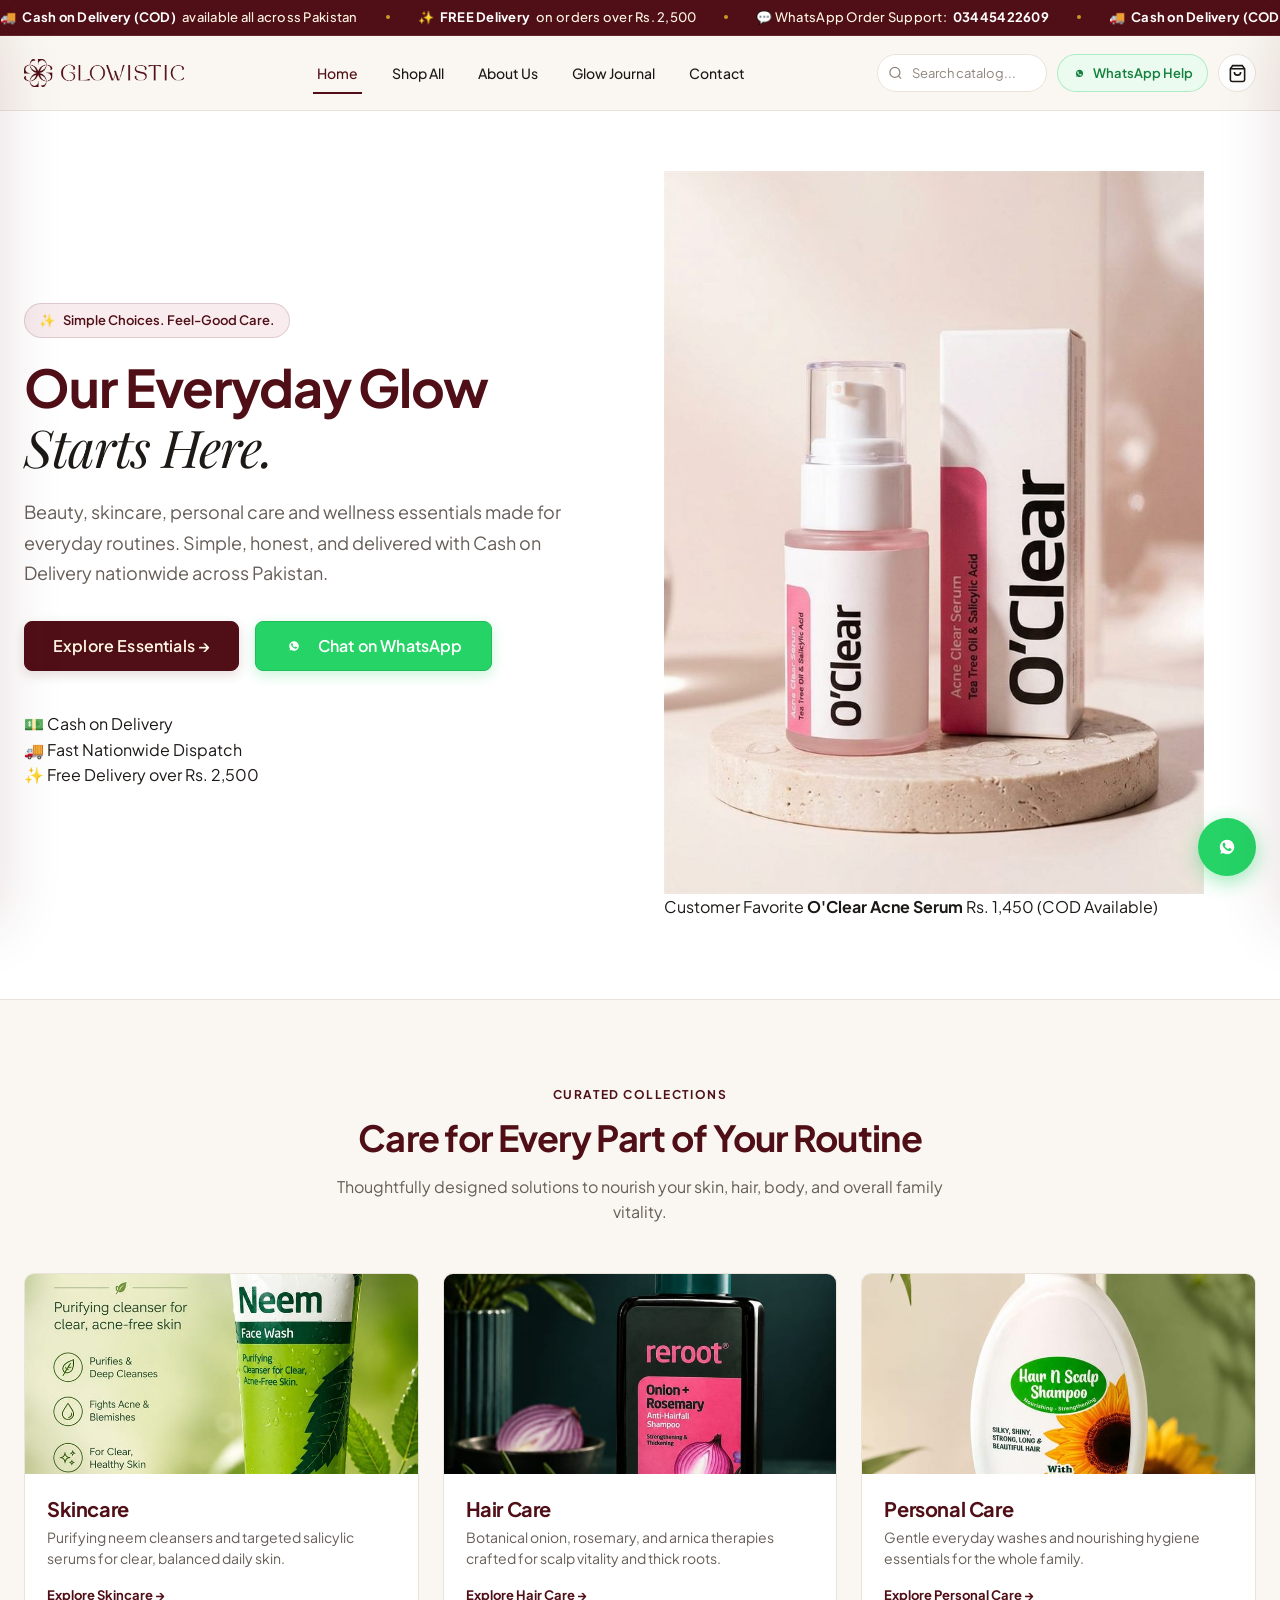
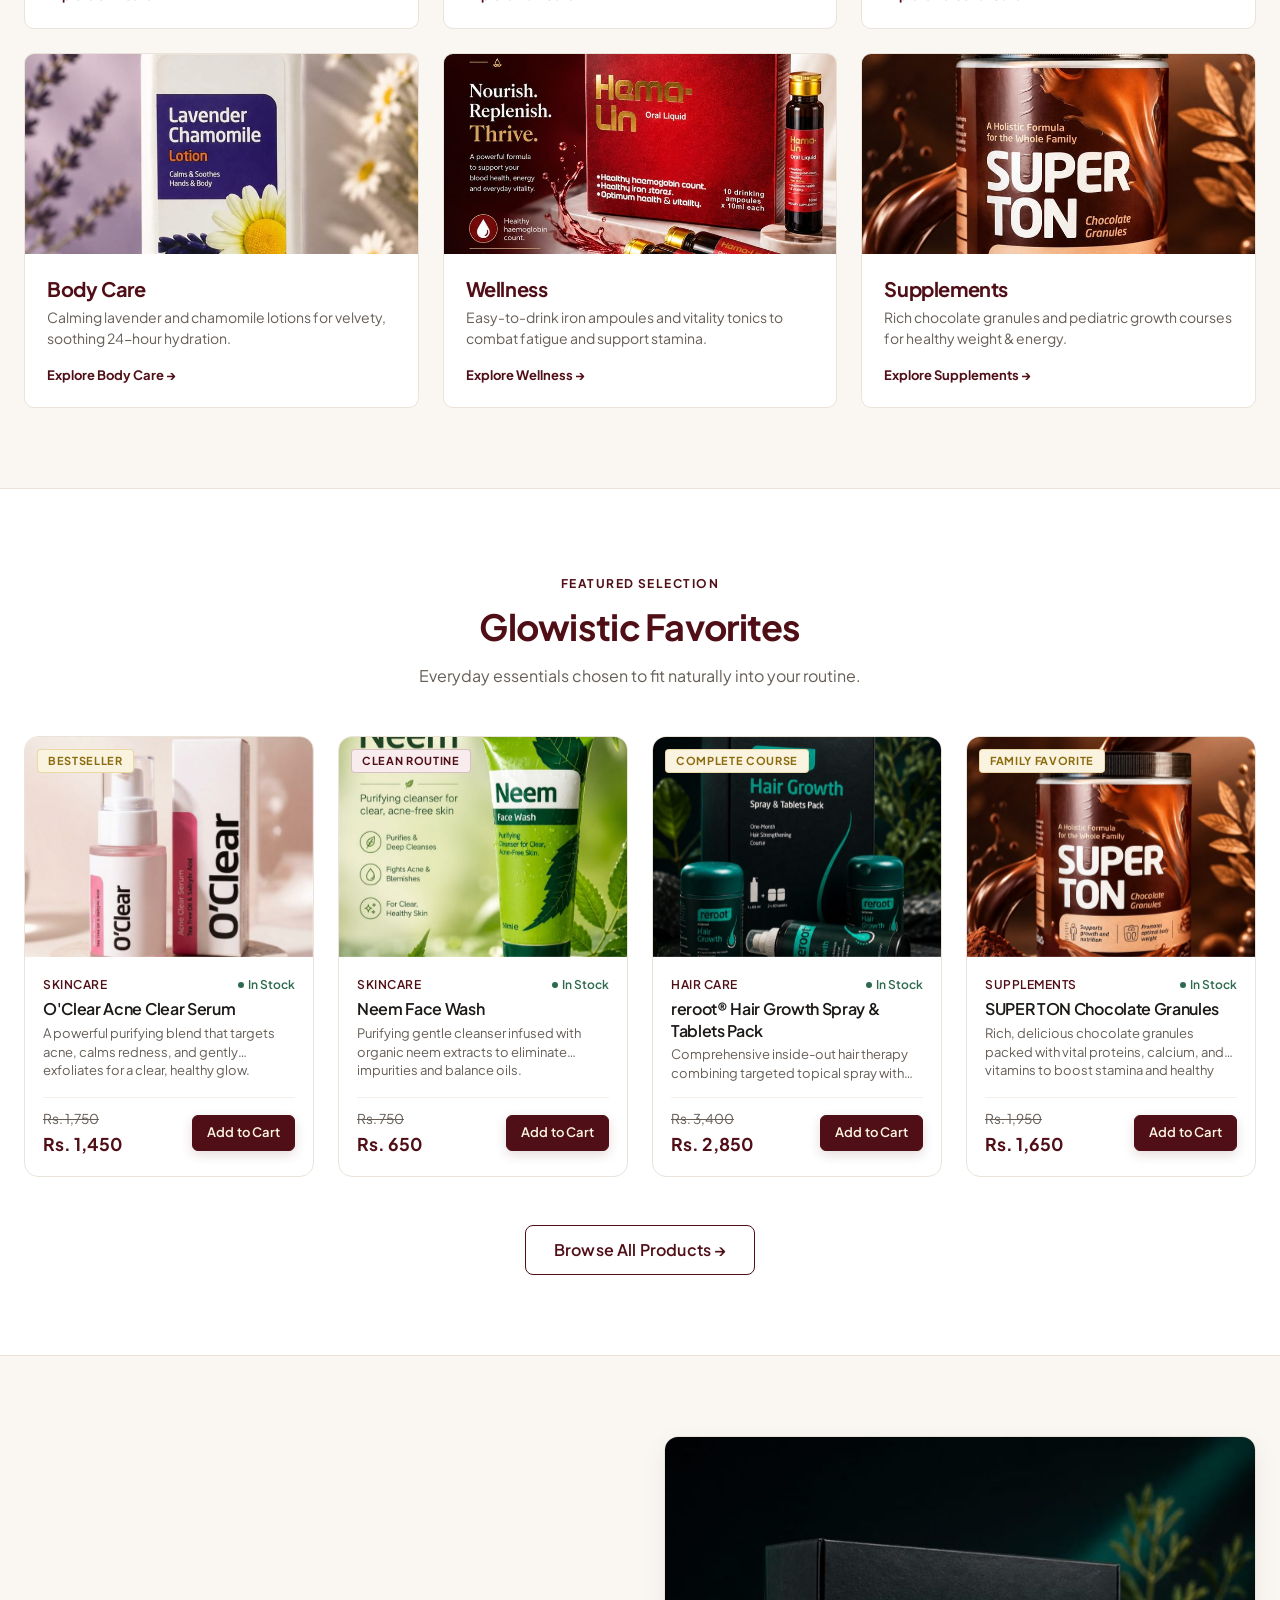
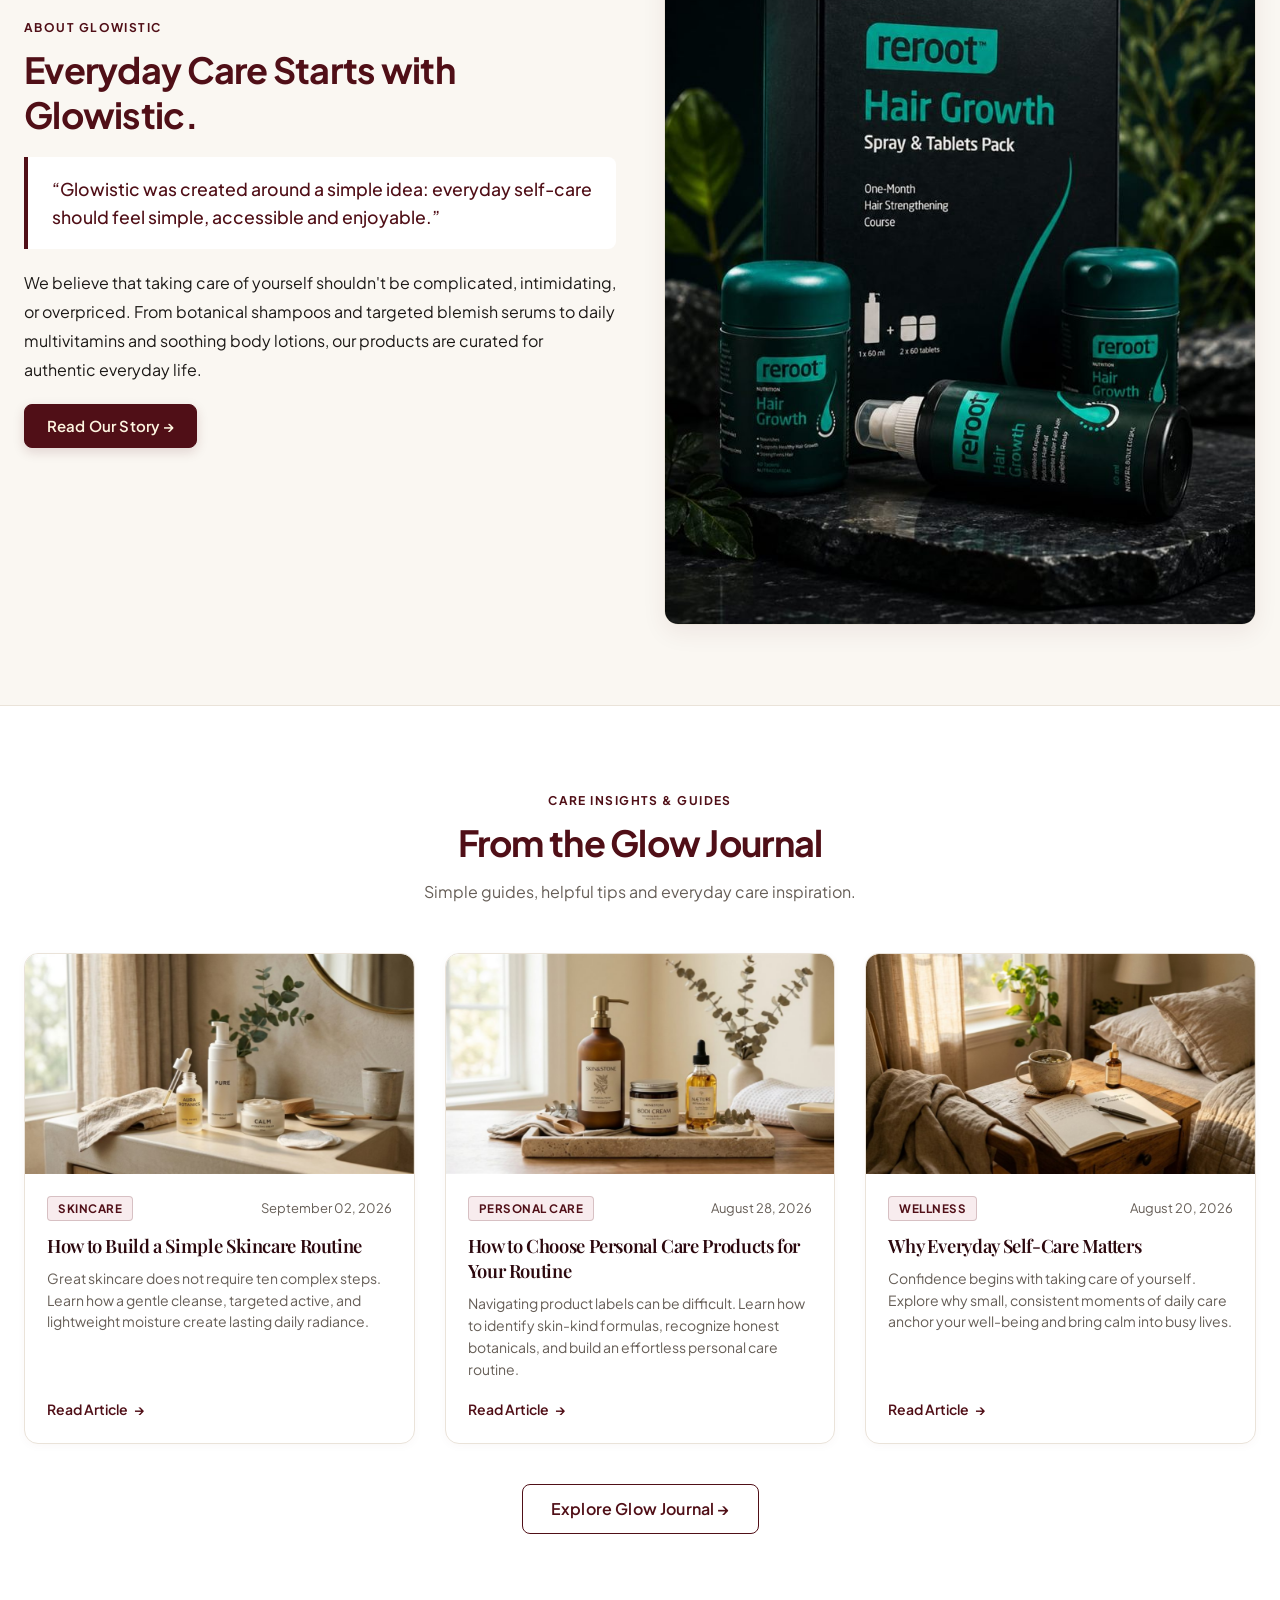
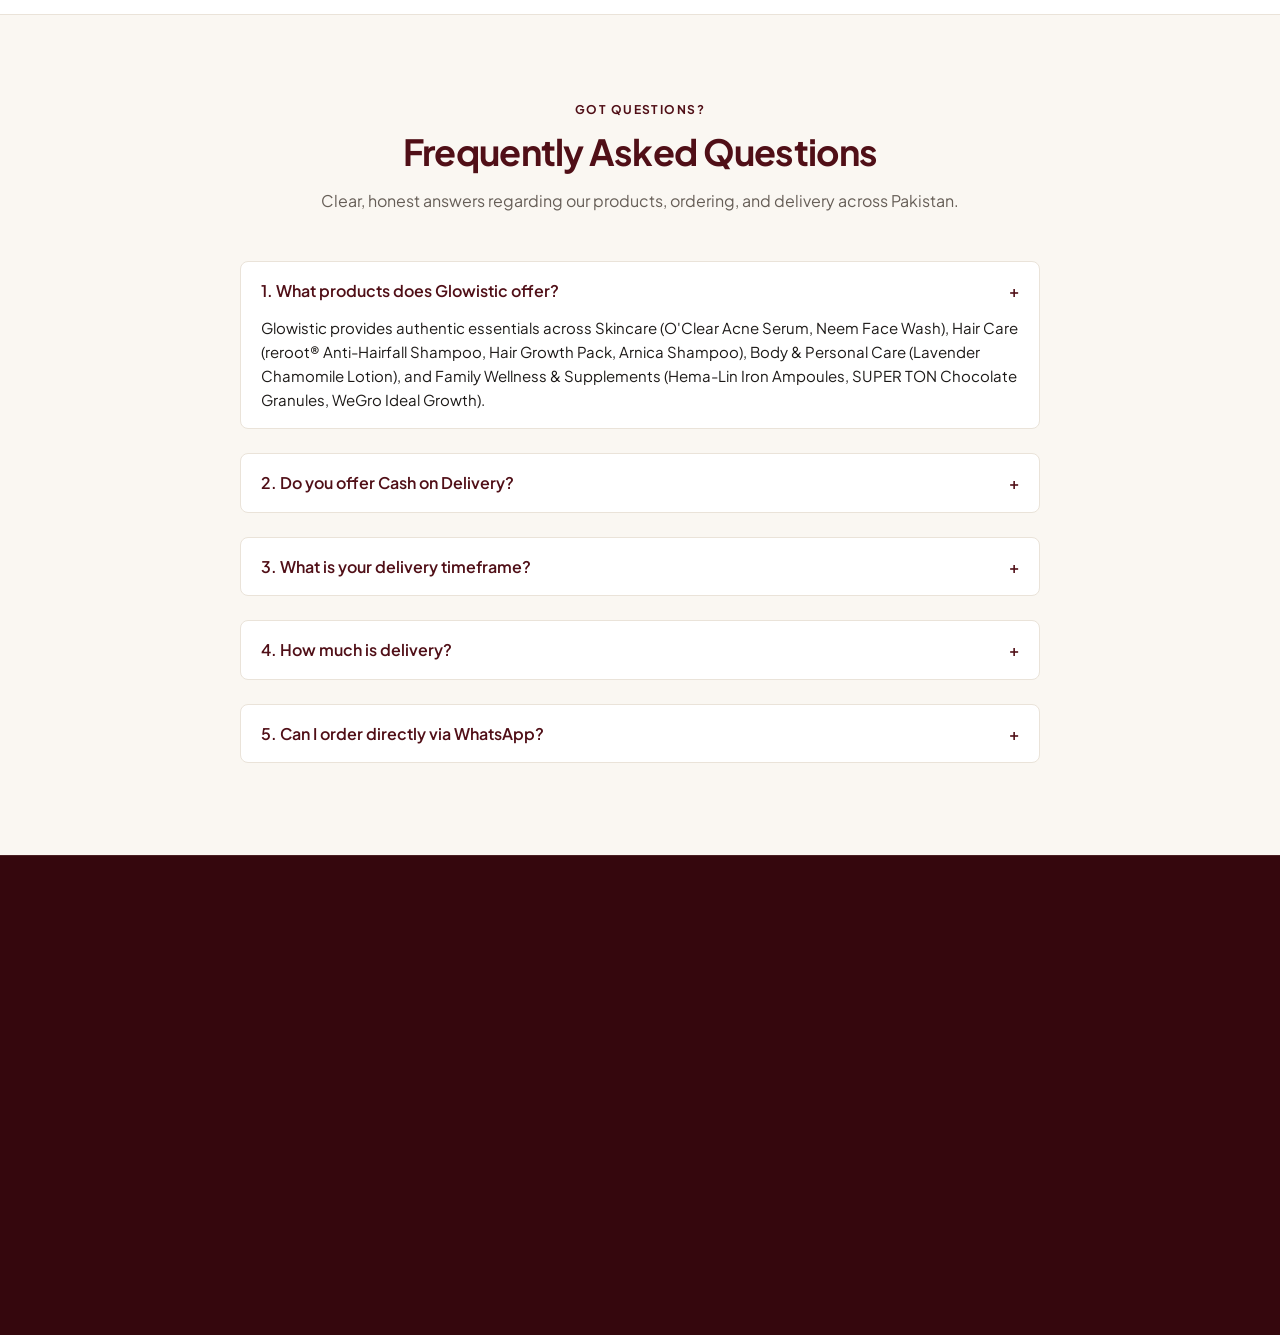
==== commit e43f0515: "Optimize web performance: 84% image payload reduction, preconnect fonts, async decoding, content-vis" ====
--- a/index.html
+++ b/index.html
@@ -23,6 +23,11 @@
   <meta name="twitter:title" content="Glowistic | Beauty, Skincare & Personal Care Essentials in Pakistan" />
   <meta name="twitter:description" content="Discover Glowistic — authentic beauty, skincare, hair care, personal care, and wellness essentials for everyday routines. Simple choices, feel-good care, and nationwide Cash on Delivery across Pakistan." />
   <meta name="twitter:image" content="https://www.glowisticpk.com/assets/products/oclear-serum.jpg" />
+
+  <!-- Performance & Fonts Preconnect -->
+  <link rel="preconnect" href="https://fonts.googleapis.com" />
+  <link rel="preconnect" href="https://fonts.gstatic.com" crossorigin />
+  <link rel="stylesheet" href="https://fonts.googleapis.com/css2?family=Playfair+Display:ital,wght@0,400..700;1,400..700&family=Plus+Jakarta+Sans:wght@300;400;500;600;700;800&display=swap" />
 
   <!-- Stylesheets -->
   <link rel="stylesheet" href="css/main.css" />
--- a/css/main.css
+++ b/css/main.css
@@ -2,9 +2,7 @@
    GLOWISTIC - Premium E-Commerce Stylesheet
    Brand: Glowistic (www.glowisticpk.com)
    ========================================================================== */
-
-@import url('https://fonts.googleapis.com/css2?family=Playfair+Display:ital,wght@0,400..700;1,400..700&family=Plus+Jakarta+Sans:wght@300;400;500;600;700;800&display=swap');
-
+/* Font loaded via high-priority preconnected <link> in HTML head */
 :root {
   /* Brand Core Colors */
   --color-primary: #500F17;
@@ -1428,6 +1426,8 @@
   border-top: 1px solid rgba(254, 246, 225, 0.1);
   position: relative;
   z-index: 10;
+  content-visibility: auto;
+  contain-intrinsic-size: 500px;
 }
 
 .footer-container {
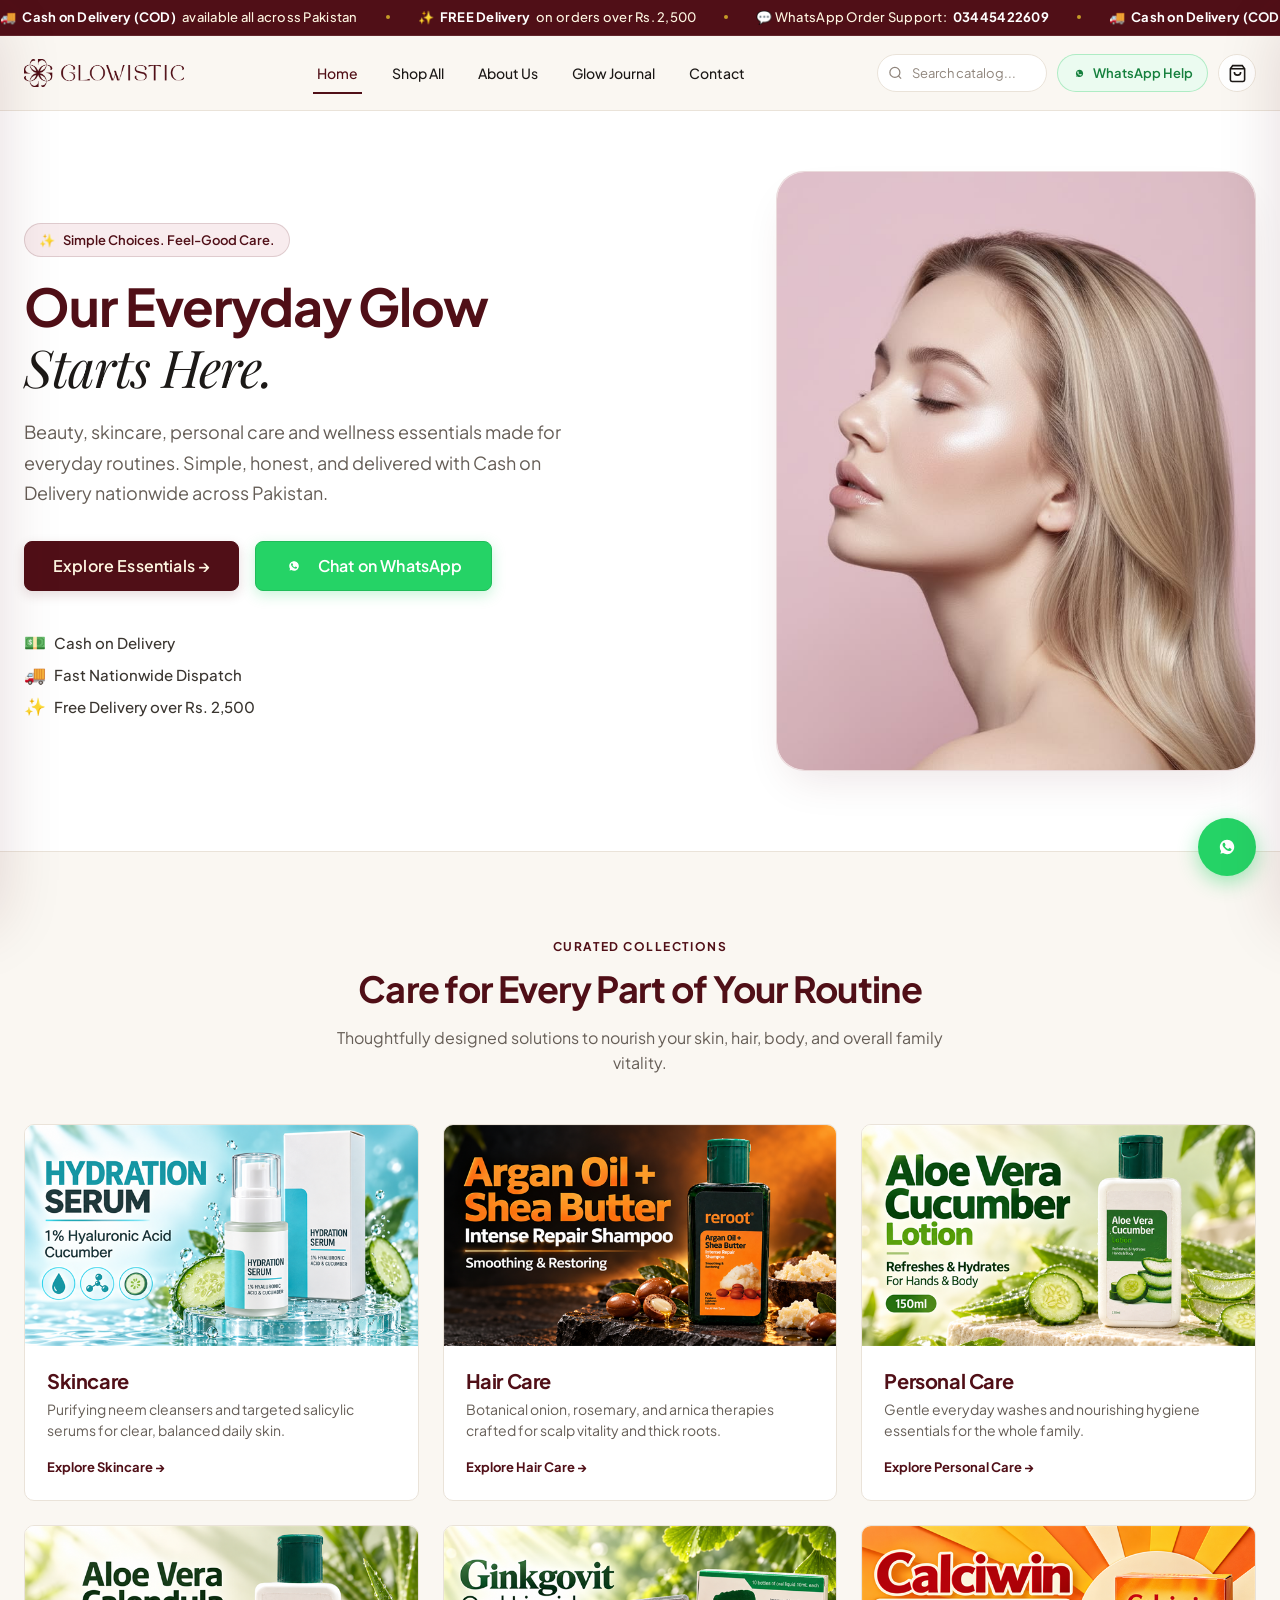
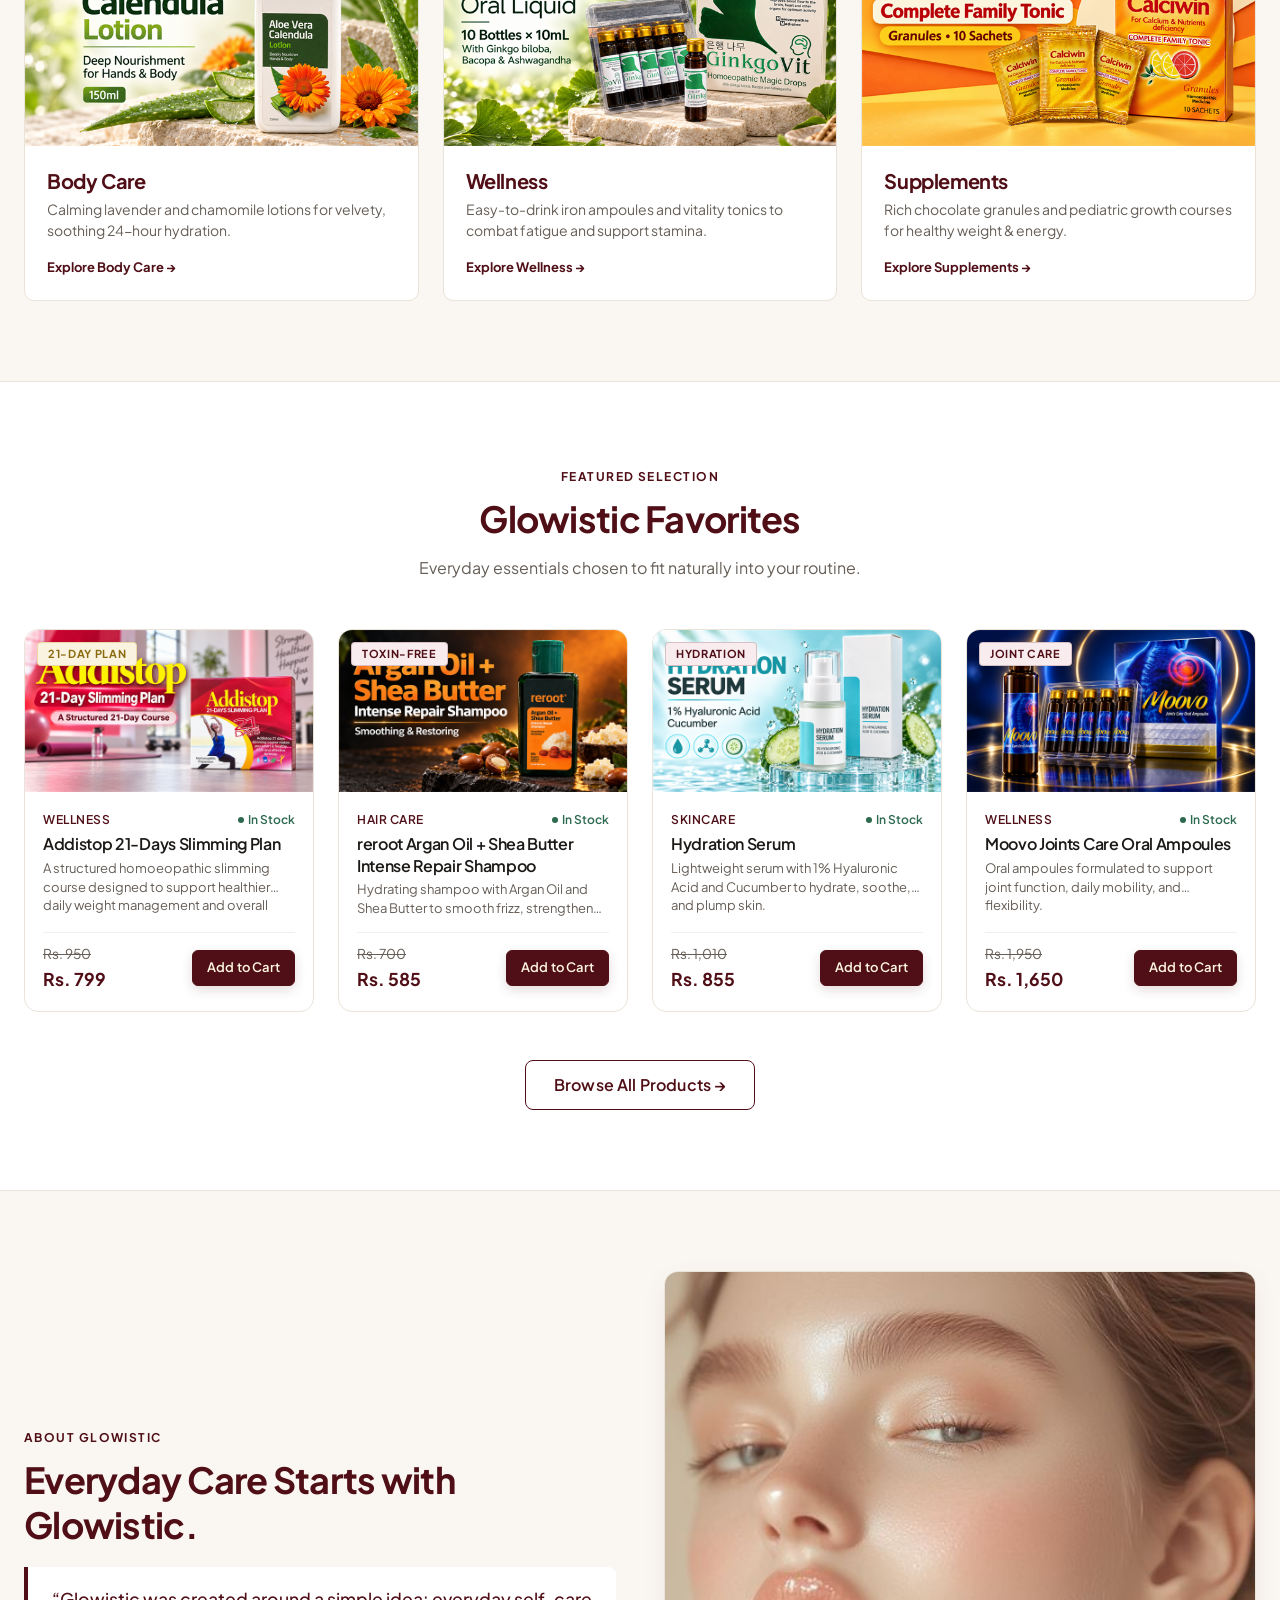
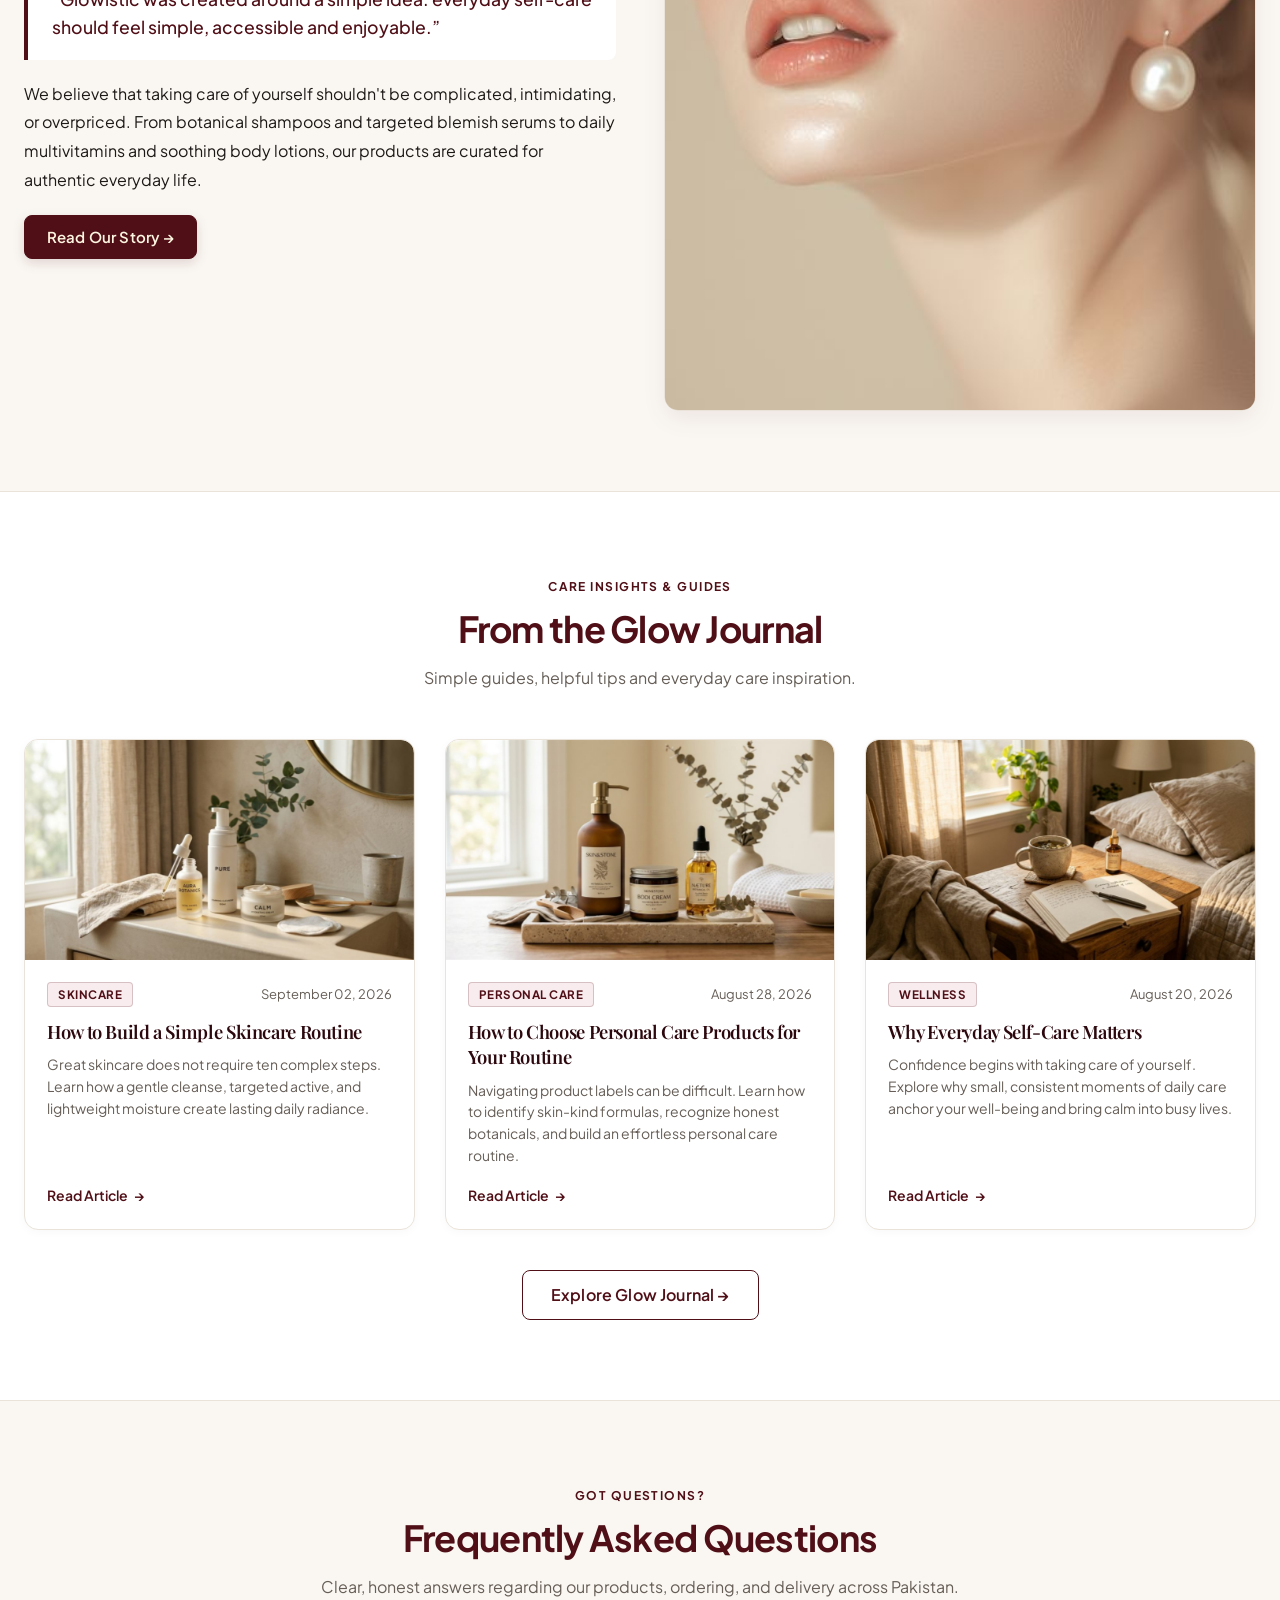
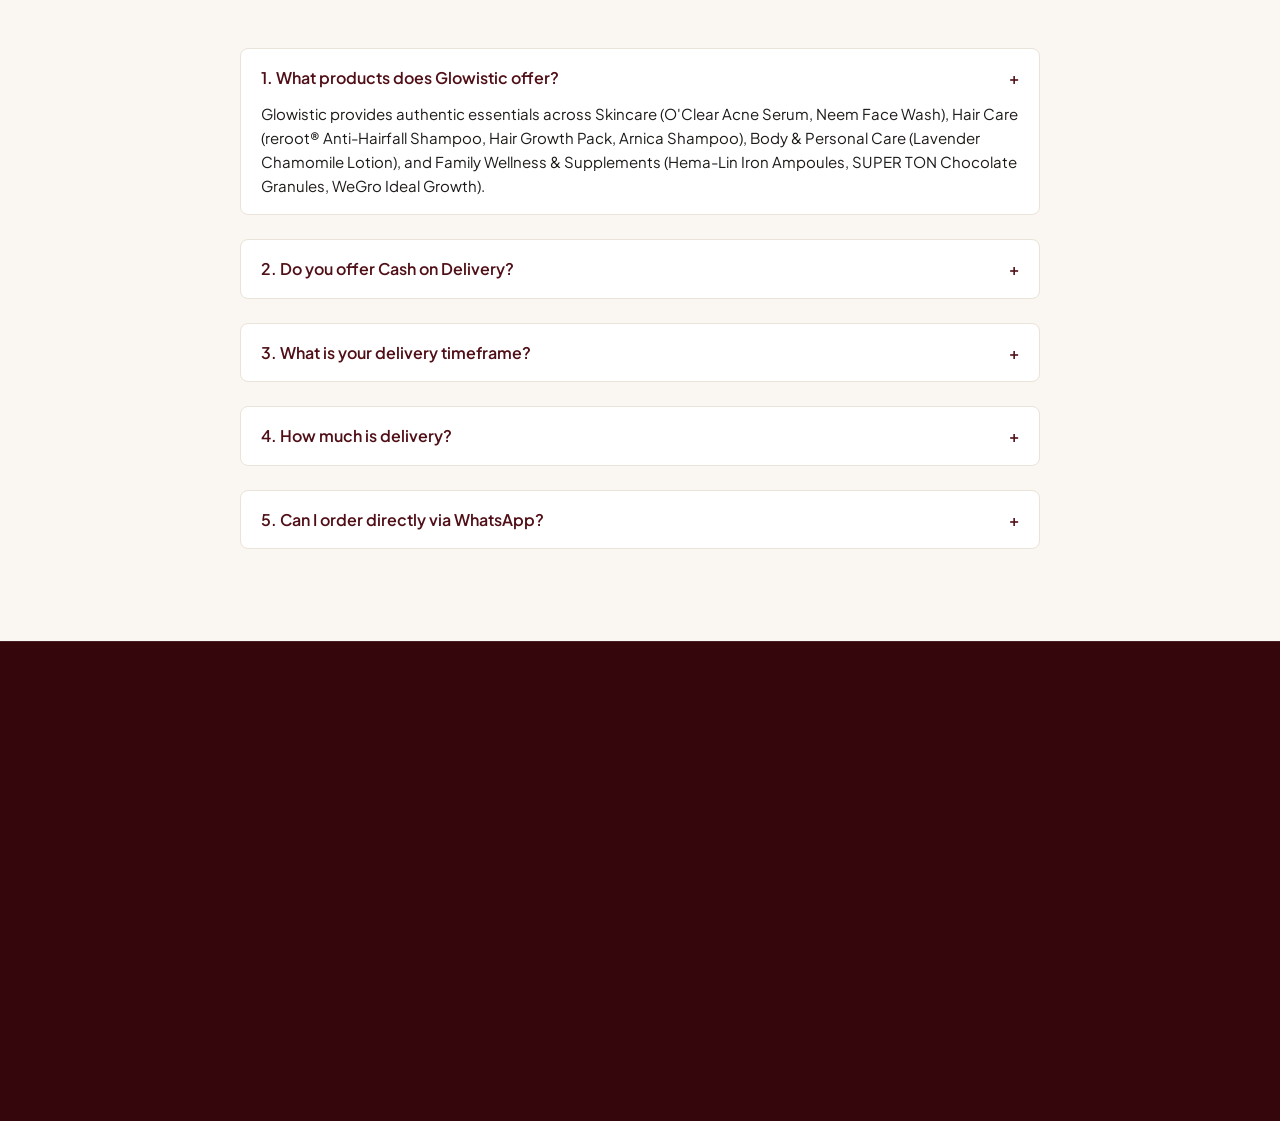
==== commit 4f45102f: "Update hero image to requested glowing skin model portrait, style hero trust list, and add all optim" ====
--- a/index.html
+++ b/index.html
@@ -16,13 +16,13 @@
   <meta property="og:title" content="Glowistic | Beauty, Skincare & Personal Care Essentials in Pakistan" />
   <meta property="og:description" content="Discover Glowistic — authentic beauty, skincare, hair care, personal care, and wellness essentials for everyday routines. Simple choices, feel-good care, and nationwide Cash on Delivery across Pakistan." />
   <meta property="og:url" content="https://www.glowisticpk.com" />
-  <meta property="og:image" content="https://www.glowisticpk.com/assets/products/oclear-serum.jpg" />
+  <meta property="og:image" content="https://www.glowisticpk.com/assets/brand/home-hero-glow.png" />
 
   <!-- Twitter / X Card -->
   <meta name="twitter:card" content="summary_large_image" />
   <meta name="twitter:title" content="Glowistic | Beauty, Skincare & Personal Care Essentials in Pakistan" />
   <meta name="twitter:description" content="Discover Glowistic — authentic beauty, skincare, hair care, personal care, and wellness essentials for everyday routines. Simple choices, feel-good care, and nationwide Cash on Delivery across Pakistan." />
-  <meta name="twitter:image" content="https://www.glowisticpk.com/assets/products/oclear-serum.jpg" />
+  <meta name="twitter:image" content="https://www.glowisticpk.com/assets/brand/home-hero-glow.png" />
 
   <!-- Performance & Fonts Preconnect -->
   <link rel="preconnect" href="https://fonts.googleapis.com" />
@@ -226,12 +226,7 @@
       </div>
       <div class="hero-media">
         <div class="hero-image-wrapper">
-          <img src="assets/products/oclear-serum.jpg" alt="O'Clear Acne Clear Serum — Glowistic" class="hero-main-img" width="540" height="540" />
-          <div class="hero-floating-badge">
-            <span class="badge-tag">Customer Favorite</span>
-            <strong>O'Clear Acne Serum</strong>
-            <span>Rs. 1,450 (COD Available)</span>
-          </div>
+          <img src="assets/brand/home-hero-glow.png" alt="Our Everyday Glow Starts Here — Glowistic Beauty &amp; Skincare" class="hero-main-img" width="736" height="981" fetchpriority="high" decoding="async" onerror="this.onerror=null;this.src='assets/brand/home-hero-glow.jpg'" />
         </div>
       </div>
     </div>
@@ -248,7 +243,7 @@
       <div class="category-visual-grid">
         <a href="shop.html?category=skincare" class="category-visual-card">
           <div class="category-visual-media">
-            <img src="assets/products/neem-facewash.jpg" alt="Skincare Category" class="category-visual-img" loading="lazy" />
+            <img src="assets/products/hydration-serum.png" alt="Skincare Category" class="category-visual-img" loading="lazy" />
           </div>
           <div class="category-visual-body">
             <h3 class="category-visual-title">Skincare</h3>
@@ -258,7 +253,7 @@
         </a>
         <a href="shop.html?category=hair-care" class="category-visual-card">
           <div class="category-visual-media">
-            <img src="assets/products/reroot-shampoo.jpg" alt="Hair Care Category" class="category-visual-img" loading="lazy" />
+            <img src="assets/products/reroot-argan-shea-intense-repair-shampoo-4.png" alt="Hair Care Category" class="category-visual-img" loading="lazy" />
           </div>
           <div class="category-visual-body">
             <h3 class="category-visual-title">Hair Care</h3>
@@ -268,7 +263,7 @@
         </a>
         <a href="shop.html?category=personal-care" class="category-visual-card">
           <div class="category-visual-media">
-            <img src="assets/products/arnica-shampoo.jpg" alt="Personal Care Category" class="category-visual-img" loading="lazy" />
+            <img src="assets/products/aloe-vera-cucumber-lotion-3.png" alt="Personal Care Category" class="category-visual-img" loading="lazy" />
           </div>
           <div class="category-visual-body">
             <h3 class="category-visual-title">Personal Care</h3>
@@ -278,7 +273,7 @@
         </a>
         <a href="shop.html?category=personal-care" class="category-visual-card">
           <div class="category-visual-media">
-            <img src="assets/products/lavender-lotion.jpg" alt="Body Care Category" class="category-visual-img" loading="lazy" />
+            <img src="assets/products/aloe-vera-calendula-lotion-4.png" alt="Body Care Category" class="category-visual-img" loading="lazy" />
           </div>
           <div class="category-visual-body">
             <h3 class="category-visual-title">Body Care</h3>
@@ -288,7 +283,7 @@
         </a>
         <a href="shop.html?category=wellness-health" class="category-visual-card">
           <div class="category-visual-media">
-            <img src="assets/products/hema-lin.jpg" alt="Wellness Category" class="category-visual-img" loading="lazy" />
+            <img src="assets/products/ginkgovit-oral-liquid-3.png" alt="Wellness Category" class="category-visual-img" loading="lazy" />
           </div>
           <div class="category-visual-body">
             <h3 class="category-visual-title">Wellness</h3>
@@ -298,7 +293,7 @@
         </a>
         <a href="shop.html?category=supplements" class="category-visual-card">
           <div class="category-visual-media">
-            <img src="assets/products/super-ton.jpg" alt="Supplements Category" class="category-visual-img" loading="lazy" />
+            <img src="assets/products/calciwin-granules.png" alt="Supplements Category" class="category-visual-img" loading="lazy" />
           </div>
           <div class="category-visual-body">
             <h3 class="category-visual-title">Supplements</h3>
@@ -320,12 +315,76 @@
       </div>
       <div id="featured-products-grid" class="products-grid">
         
-    <article class="product-card" data-id="oclear-acne-serum" data-slug="o-clear-acne-clear-serum" data-category="skincare" data-price="1450" data-name="O'Clear Acne Clear Serum" style="background: var(--color-surface); border: 1px solid var(--color-border); border-radius: 14px; overflow: hidden; display: flex; flex-direction: column; position: relative;">
-      <div class="product-card-media" style="position: relative; height: 220px; overflow: hidden; background: #FAF7F2;">
-        <a href="product.html?slug=o-clear-acne-clear-serum" class="product-card-img-link" aria-label="O'Clear Acne Clear Serum" style="display: block; width: 100%; height: 100%;">
-          <img src="assets/products/oclear-serum.jpg" alt="O'Clear Acne Clear Serum" class="product-card-img" loading="lazy" style="width: 100%; height: 100%; object-fit: cover; transition: transform 0.4s ease;" onerror="this.src='assets/products/placeholder.jpg'" />
-        </a>
-        <span class="badge badge-gold product-card-badge" style="position: absolute; top: 12px; left: 12px; z-index: 2;">Bestseller</span>
+    <article class="product-card" data-id="addistop-21-day-slimming-plan" data-slug="addistop-21-day-slimming-plan" data-category="wellness" data-price="799" data-name="Addistop 21-Days Slimming Plan" style="background: var(--color-surface); border: 1px solid var(--color-border); border-radius: 14px; overflow: hidden; display: flex; flex-direction: column; position: relative;">
+      <div class="product-card-media" style="position: relative; aspect-ratio: 16 / 9; overflow: hidden; background: #FAF7F2;">
+        <a href="product.html?slug=addistop-21-day-slimming-plan" class="product-card-img-link" aria-label="Addistop 21-Days Slimming Plan" style="display: block; width: 100%; height: 100%;">
+          <img src="assets/products/addistop-21-day-slimming-plan-3.png" alt="Addistop 21-Days Slimming Plan" class="product-card-img" loading="lazy" style="width: 100%; height: 100%; object-fit: cover; transition: transform 0.4s ease;" onerror="this.src='assets/products/placeholder.jpg'" />
+        </a>
+        <span class="badge badge-gold product-card-badge" style="position: absolute; top: 12px; left: 12px; z-index: 2;">21-Day Plan</span>
+      </div>
+      <div class="product-card-body" style="padding: 18px; flex: 1; display: flex; flex-direction: column;">
+        <div class="product-card-meta-row" style="display: flex; justify-content: space-between; align-items: center; margin-bottom: 4px;">
+          <span class="product-card-cat" style="font-size: 0.75rem; color: var(--color-primary); font-weight: 600; text-transform: uppercase; letter-spacing: 0.5px;">Wellness</span>
+          <span class="product-card-stock in-stock" style="font-size: 0.75rem; color: #2D6A4F; font-weight: 600; display: flex; align-items: center; gap: 4px;"><span class="stock-dot" style="display: inline-block; width: 6px; height: 6px; background: #2D6A4F; border-radius: 50%;"></span> In Stock</span>
+        </div>
+        <h3 class="product-card-title" style="font-size: 1rem; color: var(--color-heading); margin: 0 0 4px; font-weight: 600; line-height: 1.35;">
+          <a href="product.html?slug=addistop-21-day-slimming-plan" style="color: inherit; text-decoration: none;">Addistop 21-Days Slimming Plan</a>
+        </h3>
+        <p class="product-card-subtitle" style="font-size: 0.8125rem; color: var(--color-text-muted); margin: 0 0 14px; line-height: 1.45; flex: 1;">
+          A structured homoeopathic slimming course designed to support healthier daily weight management and overall vitality.
+        </p>
+        <div class="product-card-bottom" style="display: flex; justify-content: space-between; align-items: center; margin-top: auto;">
+          <div class="product-card-pricing">
+            <span class="product-card-orig-price" style="text-decoration: line-through; color: var(--color-text-muted); font-size: 0.85rem; margin-right: 6px;">Rs. 950</span>
+            <strong class="product-card-price" style="color: var(--color-primary); font-size: 1.1rem;">Rs. 799</strong>
+          </div>
+          <div class="product-card-buttons">
+            <button type="button" class="btn btn-primary btn-sm btn-add-cart" data-id="addistop-21-day-slimming-plan" data-slug="addistop-21-day-slimming-plan" style="font-size: 0.8125rem; padding: 6px 14px;">
+              Add to Cart
+            </button>
+          </div>
+        </div>
+      </div>
+    </article>
+
+    <article class="product-card" data-id="reroot-argan-shea-intense-repair-shampoo" data-slug="reroot-argan-shea-intense-repair-shampoo" data-category="haircare" data-price="585" data-name="reroot Argan Oil + Shea Butter Intense Repair Shampoo" style="background: var(--color-surface); border: 1px solid var(--color-border); border-radius: 14px; overflow: hidden; display: flex; flex-direction: column; position: relative;">
+      <div class="product-card-media" style="position: relative; aspect-ratio: 16 / 9; overflow: hidden; background: #FAF7F2;">
+        <a href="product.html?slug=reroot-argan-shea-intense-repair-shampoo" class="product-card-img-link" aria-label="reroot Argan Oil + Shea Butter Intense Repair Shampoo" style="display: block; width: 100%; height: 100%;">
+          <img src="assets/products/reroot-argan-shea-intense-repair-shampoo-4.png" alt="reroot Argan Oil + Shea Butter Intense Repair Shampoo" class="product-card-img" loading="lazy" style="width: 100%; height: 100%; object-fit: cover; transition: transform 0.4s ease;" onerror="this.src='assets/products/placeholder.jpg'" />
+        </a>
+        <span class="badge badge-burgundy product-card-badge" style="position: absolute; top: 12px; left: 12px; z-index: 2;">Toxin-Free</span>
+      </div>
+      <div class="product-card-body" style="padding: 18px; flex: 1; display: flex; flex-direction: column;">
+        <div class="product-card-meta-row" style="display: flex; justify-content: space-between; align-items: center; margin-bottom: 4px;">
+          <span class="product-card-cat" style="font-size: 0.75rem; color: var(--color-primary); font-weight: 600; text-transform: uppercase; letter-spacing: 0.5px;">Hair Care</span>
+          <span class="product-card-stock in-stock" style="font-size: 0.75rem; color: #2D6A4F; font-weight: 600; display: flex; align-items: center; gap: 4px;"><span class="stock-dot" style="display: inline-block; width: 6px; height: 6px; background: #2D6A4F; border-radius: 50%;"></span> In Stock</span>
+        </div>
+        <h3 class="product-card-title" style="font-size: 1rem; color: var(--color-heading); margin: 0 0 4px; font-weight: 600; line-height: 1.35;">
+          <a href="product.html?slug=reroot-argan-shea-intense-repair-shampoo" style="color: inherit; text-decoration: none;">reroot Argan Oil + Shea Butter Intense Repair Shampoo</a>
+        </h3>
+        <p class="product-card-subtitle" style="font-size: 0.8125rem; color: var(--color-text-muted); margin: 0 0 14px; line-height: 1.45; flex: 1;">
+          Hydrating shampoo with Argan Oil and Shea Butter to smooth frizz, strengthen strands, and restore shine.
+        </p>
+        <div class="product-card-bottom" style="display: flex; justify-content: space-between; align-items: center; margin-top: auto;">
+          <div class="product-card-pricing">
+            <span class="product-card-orig-price" style="text-decoration: line-through; color: var(--color-text-muted); font-size: 0.85rem; margin-right: 6px;">Rs. 700</span>
+            <strong class="product-card-price" style="color: var(--color-primary); font-size: 1.1rem;">Rs. 585</strong>
+          </div>
+          <div class="product-card-buttons">
+            <button type="button" class="btn btn-primary btn-sm btn-add-cart" data-id="reroot-argan-shea-intense-repair-shampoo" data-slug="reroot-argan-shea-intense-repair-shampoo" style="font-size: 0.8125rem; padding: 6px 14px;">
+              Add to Cart
+            </button>
+          </div>
+        </div>
+      </div>
+    </article>
+
+    <article class="product-card" data-id="hydration-serum" data-slug="hydration-serum" data-category="skincare" data-price="855" data-name="Hydration Serum" style="background: var(--color-surface); border: 1px solid var(--color-border); border-radius: 14px; overflow: hidden; display: flex; flex-direction: column; position: relative;">
+      <div class="product-card-media" style="position: relative; aspect-ratio: 16 / 9; overflow: hidden; background: #FAF7F2;">
+        <a href="product.html?slug=hydration-serum" class="product-card-img-link" aria-label="Hydration Serum" style="display: block; width: 100%; height: 100%;">
+          <img src="assets/products/hydration-serum.png" alt="Hydration Serum" class="product-card-img" loading="lazy" style="width: 100%; height: 100%; object-fit: cover; transition: transform 0.4s ease;" onerror="this.src='assets/products/placeholder.jpg'" />
+        </a>
+        <span class="badge badge-burgundy product-card-badge" style="position: absolute; top: 12px; left: 12px; z-index: 2;">Hydration</span>
       </div>
       <div class="product-card-body" style="padding: 18px; flex: 1; display: flex; flex-direction: column;">
         <div class="product-card-meta-row" style="display: flex; justify-content: space-between; align-items: center; margin-bottom: 4px;">
@@ -333,18 +392,18 @@
           <span class="product-card-stock in-stock" style="font-size: 0.75rem; color: #2D6A4F; font-weight: 600; display: flex; align-items: center; gap: 4px;"><span class="stock-dot" style="display: inline-block; width: 6px; height: 6px; background: #2D6A4F; border-radius: 50%;"></span> In Stock</span>
         </div>
         <h3 class="product-card-title" style="font-size: 1rem; color: var(--color-heading); margin: 0 0 4px; font-weight: 600; line-height: 1.35;">
-          <a href="product.html?slug=o-clear-acne-clear-serum" style="color: inherit; text-decoration: none;">O'Clear Acne Clear Serum</a>
+          <a href="product.html?slug=hydration-serum" style="color: inherit; text-decoration: none;">Hydration Serum</a>
         </h3>
         <p class="product-card-subtitle" style="font-size: 0.8125rem; color: var(--color-text-muted); margin: 0 0 14px; line-height: 1.45; flex: 1;">
-          A powerful purifying blend that targets acne, calms redness, and gently exfoliates for a clear, healthy glow.
+          Lightweight serum with 1% Hyaluronic Acid and Cucumber to hydrate, soothe, and plump skin.
         </p>
         <div class="product-card-bottom" style="display: flex; justify-content: space-between; align-items: center; margin-top: auto;">
           <div class="product-card-pricing">
-            <span class="product-card-orig-price" style="text-decoration: line-through; color: var(--color-text-muted); font-size: 0.85rem; margin-right: 6px;">Rs. 1,750</span>
-            <strong class="product-card-price" style="color: var(--color-primary); font-size: 1.1rem;">Rs. 1,450</strong>
+            <span class="product-card-orig-price" style="text-decoration: line-through; color: var(--color-text-muted); font-size: 0.85rem; margin-right: 6px;">Rs. 1,010</span>
+            <strong class="product-card-price" style="color: var(--color-primary); font-size: 1.1rem;">Rs. 855</strong>
           </div>
           <div class="product-card-buttons">
-            <button type="button" class="btn btn-primary btn-sm btn-add-cart" data-id="oclear-acne-serum" data-slug="o-clear-acne-clear-serum" style="font-size: 0.8125rem; padding: 6px 14px;">
+            <button type="button" class="btn btn-primary btn-sm btn-add-cart" data-id="hydration-serum" data-slug="hydration-serum" style="font-size: 0.8125rem; padding: 6px 14px;">
               Add to Cart
             </button>
           </div>
@@ -352,87 +411,23 @@
       </div>
     </article>
 
-    <article class="product-card" data-id="neem-face-wash" data-slug="neem-face-wash" data-category="skincare" data-price="650" data-name="Neem Face Wash" style="background: var(--color-surface); border: 1px solid var(--color-border); border-radius: 14px; overflow: hidden; display: flex; flex-direction: column; position: relative;">
-      <div class="product-card-media" style="position: relative; height: 220px; overflow: hidden; background: #FAF7F2;">
-        <a href="product.html?slug=neem-face-wash" class="product-card-img-link" aria-label="Neem Face Wash" style="display: block; width: 100%; height: 100%;">
-          <img src="assets/products/neem-facewash.jpg" alt="Neem Face Wash" class="product-card-img" loading="lazy" style="width: 100%; height: 100%; object-fit: cover; transition: transform 0.4s ease;" onerror="this.src='assets/products/placeholder.jpg'" />
-        </a>
-        <span class="badge badge-burgundy product-card-badge" style="position: absolute; top: 12px; left: 12px; z-index: 2;">Clean Routine</span>
+    <article class="product-card" data-id="moovo-joints-care-ampoules" data-slug="moovo-joints-care-ampoules" data-category="wellness" data-price="1650" data-name="Moovo Joints Care Oral Ampoules" style="background: var(--color-surface); border: 1px solid var(--color-border); border-radius: 14px; overflow: hidden; display: flex; flex-direction: column; position: relative;">
+      <div class="product-card-media" style="position: relative; aspect-ratio: 16 / 9; overflow: hidden; background: #FAF7F2;">
+        <a href="product.html?slug=moovo-joints-care-ampoules" class="product-card-img-link" aria-label="Moovo Joints Care Oral Ampoules" style="display: block; width: 100%; height: 100%;">
+          <img src="assets/products/moovo-joints-care-ampoules-5.png" alt="Moovo Joints Care Oral Ampoules" class="product-card-img" loading="lazy" style="width: 100%; height: 100%; object-fit: cover; transition: transform 0.4s ease;" onerror="this.src='assets/products/placeholder.jpg'" />
+        </a>
+        <span class="badge badge-burgundy product-card-badge" style="position: absolute; top: 12px; left: 12px; z-index: 2;">Joint Care</span>
       </div>
       <div class="product-card-body" style="padding: 18px; flex: 1; display: flex; flex-direction: column;">
         <div class="product-card-meta-row" style="display: flex; justify-content: space-between; align-items: center; margin-bottom: 4px;">
-          <span class="product-card-cat" style="font-size: 0.75rem; color: var(--color-primary); font-weight: 600; text-transform: uppercase; letter-spacing: 0.5px;">Skincare</span>
+          <span class="product-card-cat" style="font-size: 0.75rem; color: var(--color-primary); font-weight: 600; text-transform: uppercase; letter-spacing: 0.5px;">Wellness</span>
           <span class="product-card-stock in-stock" style="font-size: 0.75rem; color: #2D6A4F; font-weight: 600; display: flex; align-items: center; gap: 4px;"><span class="stock-dot" style="display: inline-block; width: 6px; height: 6px; background: #2D6A4F; border-radius: 50%;"></span> In Stock</span>
         </div>
         <h3 class="product-card-title" style="font-size: 1rem; color: var(--color-heading); margin: 0 0 4px; font-weight: 600; line-height: 1.35;">
-          <a href="product.html?slug=neem-face-wash" style="color: inherit; text-decoration: none;">Neem Face Wash</a>
+          <a href="product.html?slug=moovo-joints-care-ampoules" style="color: inherit; text-decoration: none;">Moovo Joints Care Oral Ampoules</a>
         </h3>
         <p class="product-card-subtitle" style="font-size: 0.8125rem; color: var(--color-text-muted); margin: 0 0 14px; line-height: 1.45; flex: 1;">
-          Purifying gentle cleanser infused with organic neem extracts to eliminate impurities and balance oils.
-        </p>
-        <div class="product-card-bottom" style="display: flex; justify-content: space-between; align-items: center; margin-top: auto;">
-          <div class="product-card-pricing">
-            <span class="product-card-orig-price" style="text-decoration: line-through; color: var(--color-text-muted); font-size: 0.85rem; margin-right: 6px;">Rs. 750</span>
-            <strong class="product-card-price" style="color: var(--color-primary); font-size: 1.1rem;">Rs. 650</strong>
-          </div>
-          <div class="product-card-buttons">
-            <button type="button" class="btn btn-primary btn-sm btn-add-cart" data-id="neem-face-wash" data-slug="neem-face-wash" style="font-size: 0.8125rem; padding: 6px 14px;">
-              Add to Cart
-            </button>
-          </div>
-        </div>
-      </div>
-    </article>
-
-    <article class="product-card" data-id="reroot-hair-growth-pack" data-slug="reroot-hair-growth-pack" data-category="haircare" data-price="2850" data-name="reroot® Hair Growth Spray & Tablets Pack" style="background: var(--color-surface); border: 1px solid var(--color-border); border-radius: 14px; overflow: hidden; display: flex; flex-direction: column; position: relative;">
-      <div class="product-card-media" style="position: relative; height: 220px; overflow: hidden; background: #FAF7F2;">
-        <a href="product.html?slug=reroot-hair-growth-pack" class="product-card-img-link" aria-label="reroot® Hair Growth Spray & Tablets Pack" style="display: block; width: 100%; height: 100%;">
-          <img src="assets/products/reroot-growth-pack.jpg" alt="reroot® Hair Growth Spray & Tablets Pack" class="product-card-img" loading="lazy" style="width: 100%; height: 100%; object-fit: cover; transition: transform 0.4s ease;" onerror="this.src='assets/products/placeholder.jpg'" />
-        </a>
-        <span class="badge badge-gold product-card-badge" style="position: absolute; top: 12px; left: 12px; z-index: 2;">Complete Course</span>
-      </div>
-      <div class="product-card-body" style="padding: 18px; flex: 1; display: flex; flex-direction: column;">
-        <div class="product-card-meta-row" style="display: flex; justify-content: space-between; align-items: center; margin-bottom: 4px;">
-          <span class="product-card-cat" style="font-size: 0.75rem; color: var(--color-primary); font-weight: 600; text-transform: uppercase; letter-spacing: 0.5px;">Hair Care</span>
-          <span class="product-card-stock in-stock" style="font-size: 0.75rem; color: #2D6A4F; font-weight: 600; display: flex; align-items: center; gap: 4px;"><span class="stock-dot" style="display: inline-block; width: 6px; height: 6px; background: #2D6A4F; border-radius: 50%;"></span> In Stock</span>
-        </div>
-        <h3 class="product-card-title" style="font-size: 1rem; color: var(--color-heading); margin: 0 0 4px; font-weight: 600; line-height: 1.35;">
-          <a href="product.html?slug=reroot-hair-growth-pack" style="color: inherit; text-decoration: none;">reroot® Hair Growth Spray & Tablets Pack</a>
-        </h3>
-        <p class="product-card-subtitle" style="font-size: 0.8125rem; color: var(--color-text-muted); margin: 0 0 14px; line-height: 1.45; flex: 1;">
-          Comprehensive inside-out hair therapy combining targeted topical spray with rich nutraceutical tablets.
-        </p>
-        <div class="product-card-bottom" style="display: flex; justify-content: space-between; align-items: center; margin-top: auto;">
-          <div class="product-card-pricing">
-            <span class="product-card-orig-price" style="text-decoration: line-through; color: var(--color-text-muted); font-size: 0.85rem; margin-right: 6px;">Rs. 3,400</span>
-            <strong class="product-card-price" style="color: var(--color-primary); font-size: 1.1rem;">Rs. 2,850</strong>
-          </div>
-          <div class="product-card-buttons">
-            <button type="button" class="btn btn-primary btn-sm btn-add-cart" data-id="reroot-hair-growth-pack" data-slug="reroot-hair-growth-pack" style="font-size: 0.8125rem; padding: 6px 14px;">
-              Add to Cart
-            </button>
-          </div>
-        </div>
-      </div>
-    </article>
-
-    <article class="product-card" data-id="super-ton-chocolate-granules" data-slug="super-ton-chocolate-granules" data-category="supplements" data-price="1650" data-name="SUPER TON Chocolate Granules" style="background: var(--color-surface); border: 1px solid var(--color-border); border-radius: 14px; overflow: hidden; display: flex; flex-direction: column; position: relative;">
-      <div class="product-card-media" style="position: relative; height: 220px; overflow: hidden; background: #FAF7F2;">
-        <a href="product.html?slug=super-ton-chocolate-granules" class="product-card-img-link" aria-label="SUPER TON Chocolate Granules" style="display: block; width: 100%; height: 100%;">
-          <img src="assets/products/super-ton.jpg" alt="SUPER TON Chocolate Granules" class="product-card-img" loading="lazy" style="width: 100%; height: 100%; object-fit: cover; transition: transform 0.4s ease;" onerror="this.src='assets/products/placeholder.jpg'" />
-        </a>
-        <span class="badge badge-gold product-card-badge" style="position: absolute; top: 12px; left: 12px; z-index: 2;">Family Favorite</span>
-      </div>
-      <div class="product-card-body" style="padding: 18px; flex: 1; display: flex; flex-direction: column;">
-        <div class="product-card-meta-row" style="display: flex; justify-content: space-between; align-items: center; margin-bottom: 4px;">
-          <span class="product-card-cat" style="font-size: 0.75rem; color: var(--color-primary); font-weight: 600; text-transform: uppercase; letter-spacing: 0.5px;">Supplements</span>
-          <span class="product-card-stock in-stock" style="font-size: 0.75rem; color: #2D6A4F; font-weight: 600; display: flex; align-items: center; gap: 4px;"><span class="stock-dot" style="display: inline-block; width: 6px; height: 6px; background: #2D6A4F; border-radius: 50%;"></span> In Stock</span>
-        </div>
-        <h3 class="product-card-title" style="font-size: 1rem; color: var(--color-heading); margin: 0 0 4px; font-weight: 600; line-height: 1.35;">
-          <a href="product.html?slug=super-ton-chocolate-granules" style="color: inherit; text-decoration: none;">SUPER TON Chocolate Granules</a>
-        </h3>
-        <p class="product-card-subtitle" style="font-size: 0.8125rem; color: var(--color-text-muted); margin: 0 0 14px; line-height: 1.45; flex: 1;">
-          Rich, delicious chocolate granules packed with vital proteins, calcium, and vitamins to boost stamina and healthy weight.
+          Oral ampoules formulated to support joint function, daily mobility, and flexibility.
         </p>
         <div class="product-card-bottom" style="display: flex; justify-content: space-between; align-items: center; margin-top: auto;">
           <div class="product-card-pricing">
@@ -440,7 +435,7 @@
             <strong class="product-card-price" style="color: var(--color-primary); font-size: 1.1rem;">Rs. 1,650</strong>
           </div>
           <div class="product-card-buttons">
-            <button type="button" class="btn btn-primary btn-sm btn-add-cart" data-id="super-ton-chocolate-granules" data-slug="super-ton-chocolate-granules" style="font-size: 0.8125rem; padding: 6px 14px;">
+            <button type="button" class="btn btn-primary btn-sm btn-add-cart" data-id="moovo-joints-care-ampoules" data-slug="moovo-joints-care-ampoules" style="font-size: 0.8125rem; padding: 6px 14px;">
               Add to Cart
             </button>
           </div>
@@ -472,7 +467,7 @@
           <a href="about.html" class="btn btn-primary">Read Our Story &rarr;</a>
         </div>
         <div class="story-media" style="position: relative;">
-          <img src="assets/products/reroot-growth-pack.jpg" alt="Glowistic Product Family" style="width: 100%; border-radius: 14px; border: 1px solid var(--color-border); box-shadow: var(--shadow-md);" />
+          <img src="assets/brand/about-glowistic-portrait.png" alt="Glowistic radiant skin beauty portrait" style="width: 100%; border-radius: 14px; border: 1px solid var(--color-border); box-shadow: var(--shadow-md); aspect-ratio: 4 / 5; object-fit: cover; object-position: center top;" />
         </div>
       </div>
     </div>
@@ -646,7 +641,7 @@
             <li><a href="index.html#faq-section">FAQs</a></li>
             <li><a href="shipping-policy.html">Shipping &amp; Delivery</a></li>
             <li><a href="privacy-policy.html">Privacy Policy</a></li>
-            <li><a href="terms-and-conditions.html">Terms &amp; Conditions</a></li>
+            <li><a href="terms-conditions.html">Terms &amp; Conditions</a></li>
           </ul>
         </div>
 
--- a/css/main.css
+++ b/css/main.css
@@ -807,6 +807,48 @@
   position: relative;
 }
 
+.hero-image-wrapper {
+  position: relative;
+  border-radius: 28px;
+  overflow: hidden;
+  border: 1px solid rgba(80, 15, 23, 0.08);
+  box-shadow: 0 20px 45px -15px rgba(80, 15, 23, 0.12);
+  background: #F8ECEE;
+  max-width: 480px;
+  margin-left: auto;
+}
+
+.hero-main-img {
+  width: 100%;
+  aspect-ratio: 4 / 5;
+  height: auto;
+  object-fit: cover;
+  object-position: center top;
+  border-radius: inherit;
+  display: block;
+}
+
+.hero-trust-strip {
+  display: flex;
+  flex-direction: column;
+  gap: 8px;
+  margin-top: 28px;
+}
+
+.trust-item {
+  display: flex;
+  align-items: center;
+  gap: 8px;
+  font-size: 0.9375rem;
+  font-weight: 500;
+  color: #3A3530;
+}
+
+.trust-icon {
+  font-size: 1.1rem;
+  line-height: 1;
+}
+
 .hero-visual-card {
   position: relative;
   background: var(--color-bg);
@@ -1770,7 +1812,7 @@
 }
 
 .category-visual-media {
-  height: 200px;
+  aspect-ratio: 16 / 9;
   position: relative;
   background-color: var(--color-bg);
   overflow: hidden;
@@ -1829,7 +1871,6 @@
 }
 @media (max-width: 580px) {
   .category-visual-grid { grid-template-columns: 1fr; }
-  .category-visual-media { height: 180px; }
 }
 
 /* -------------------------------------------------------------
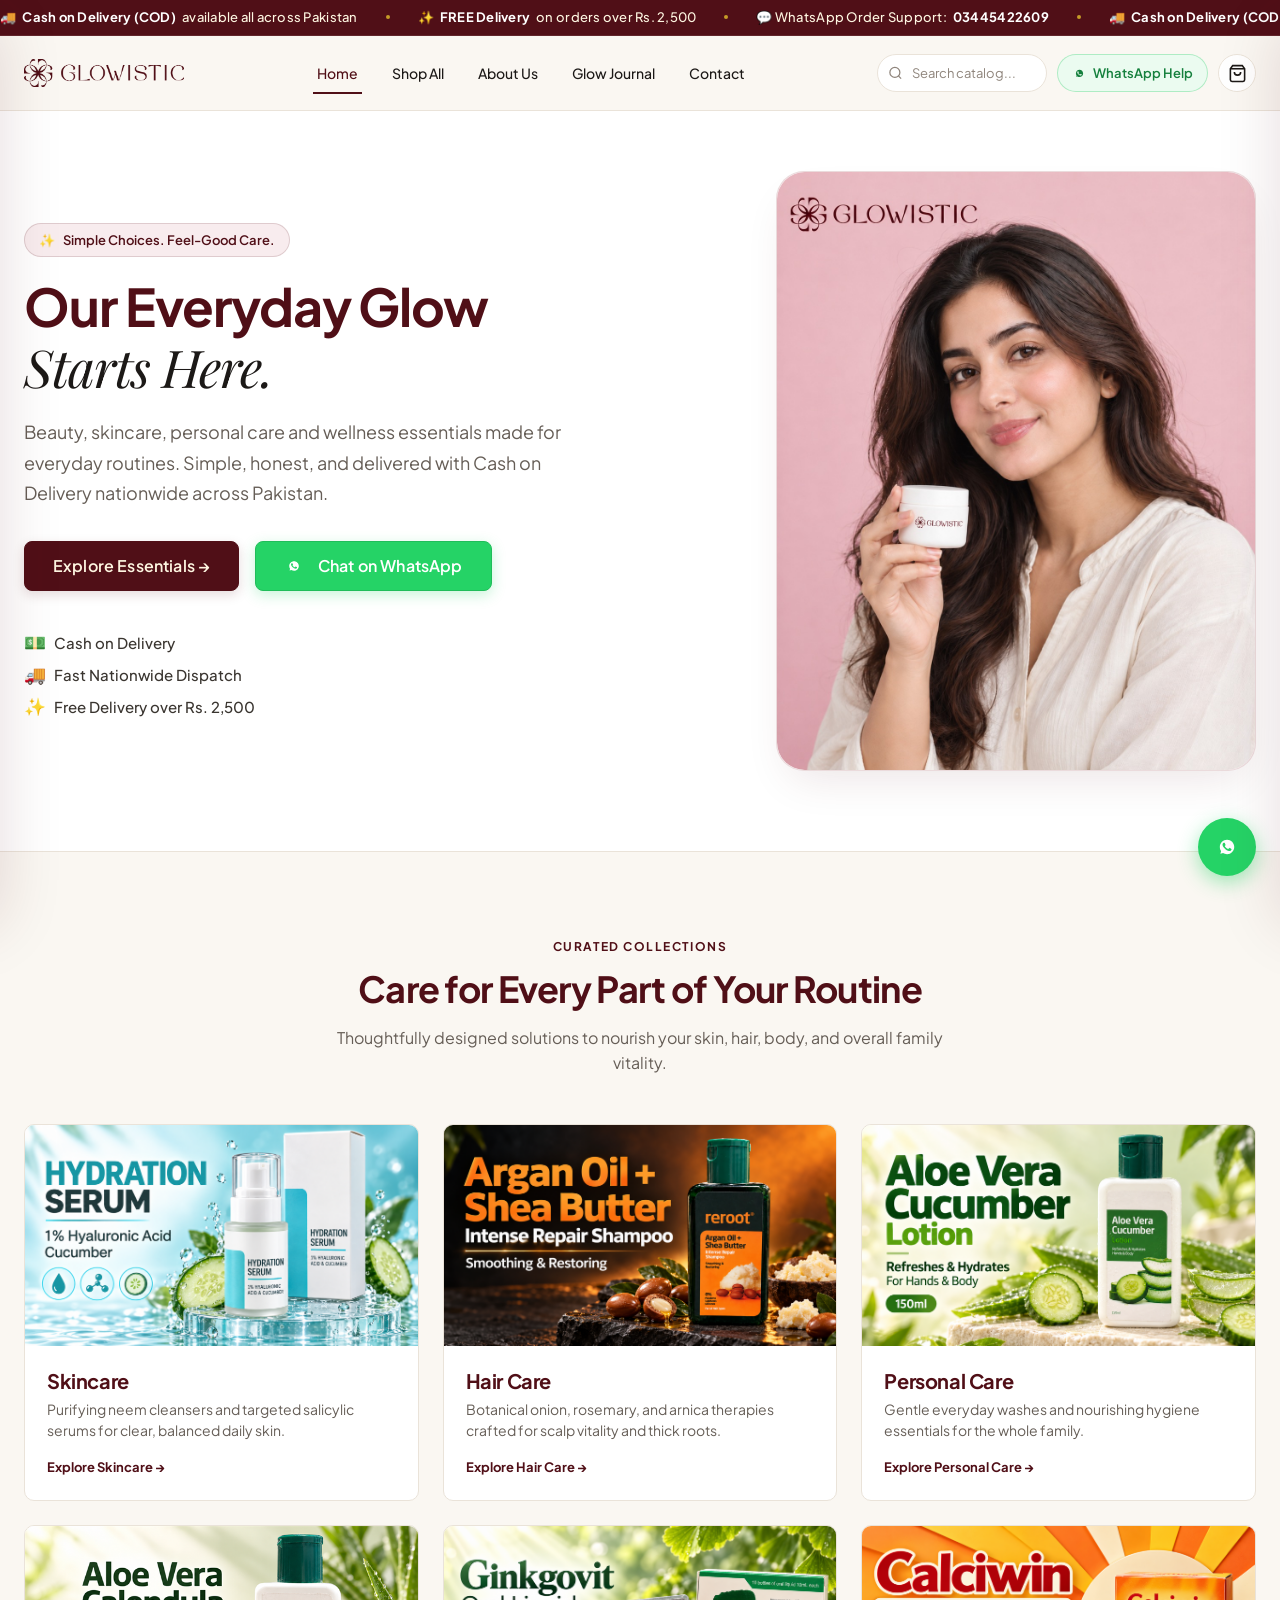
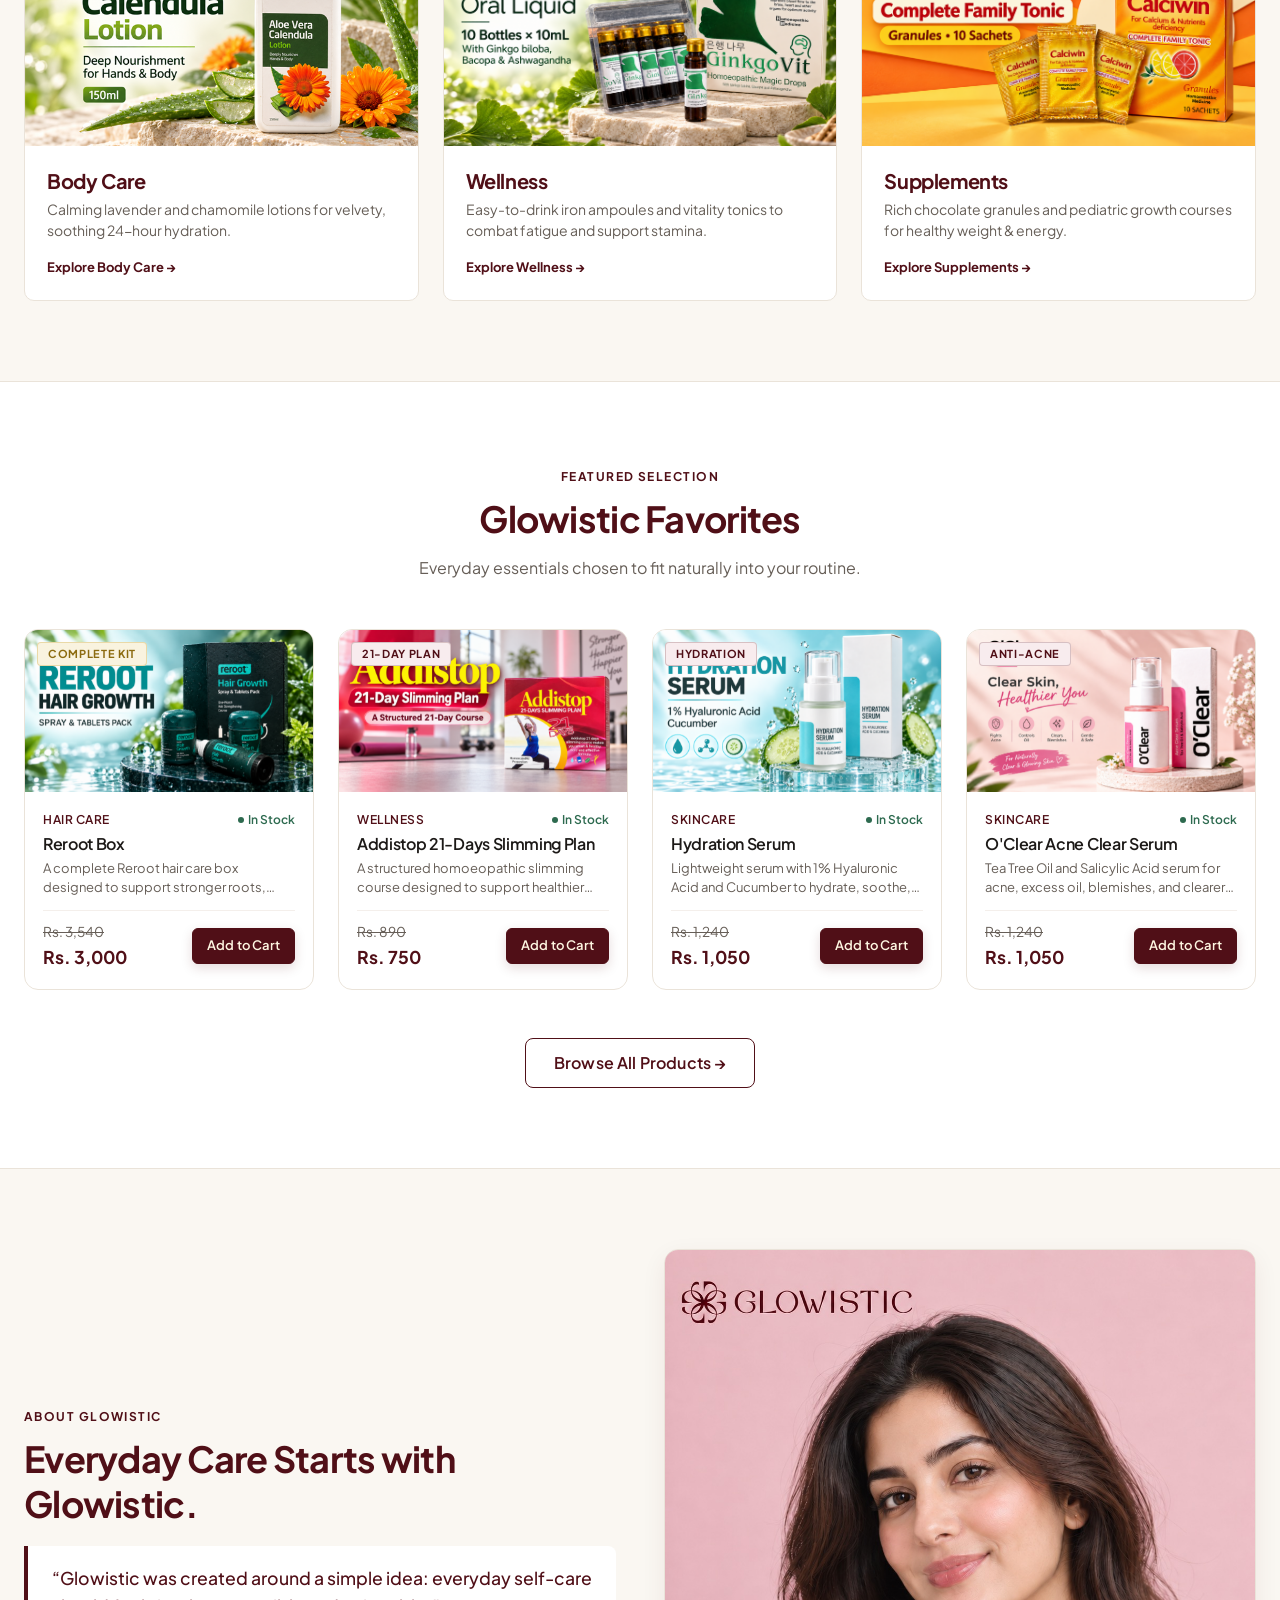
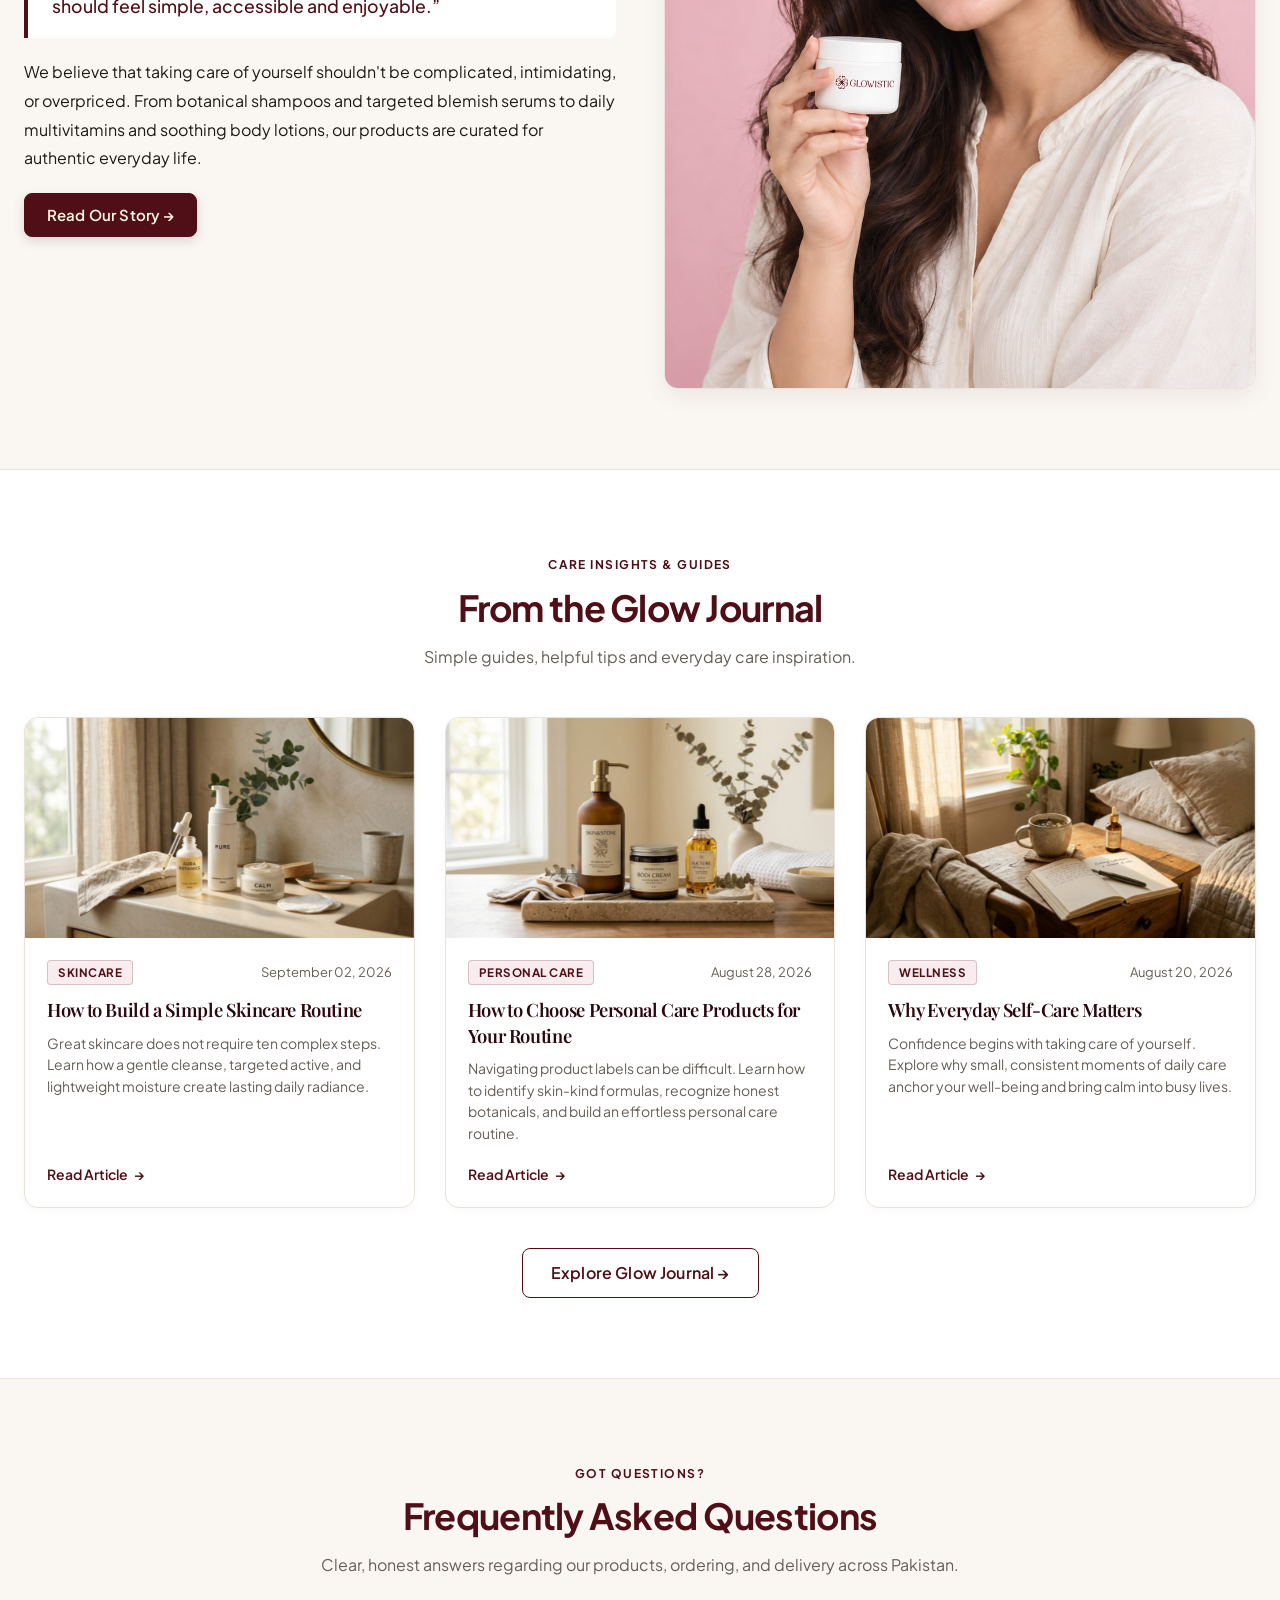
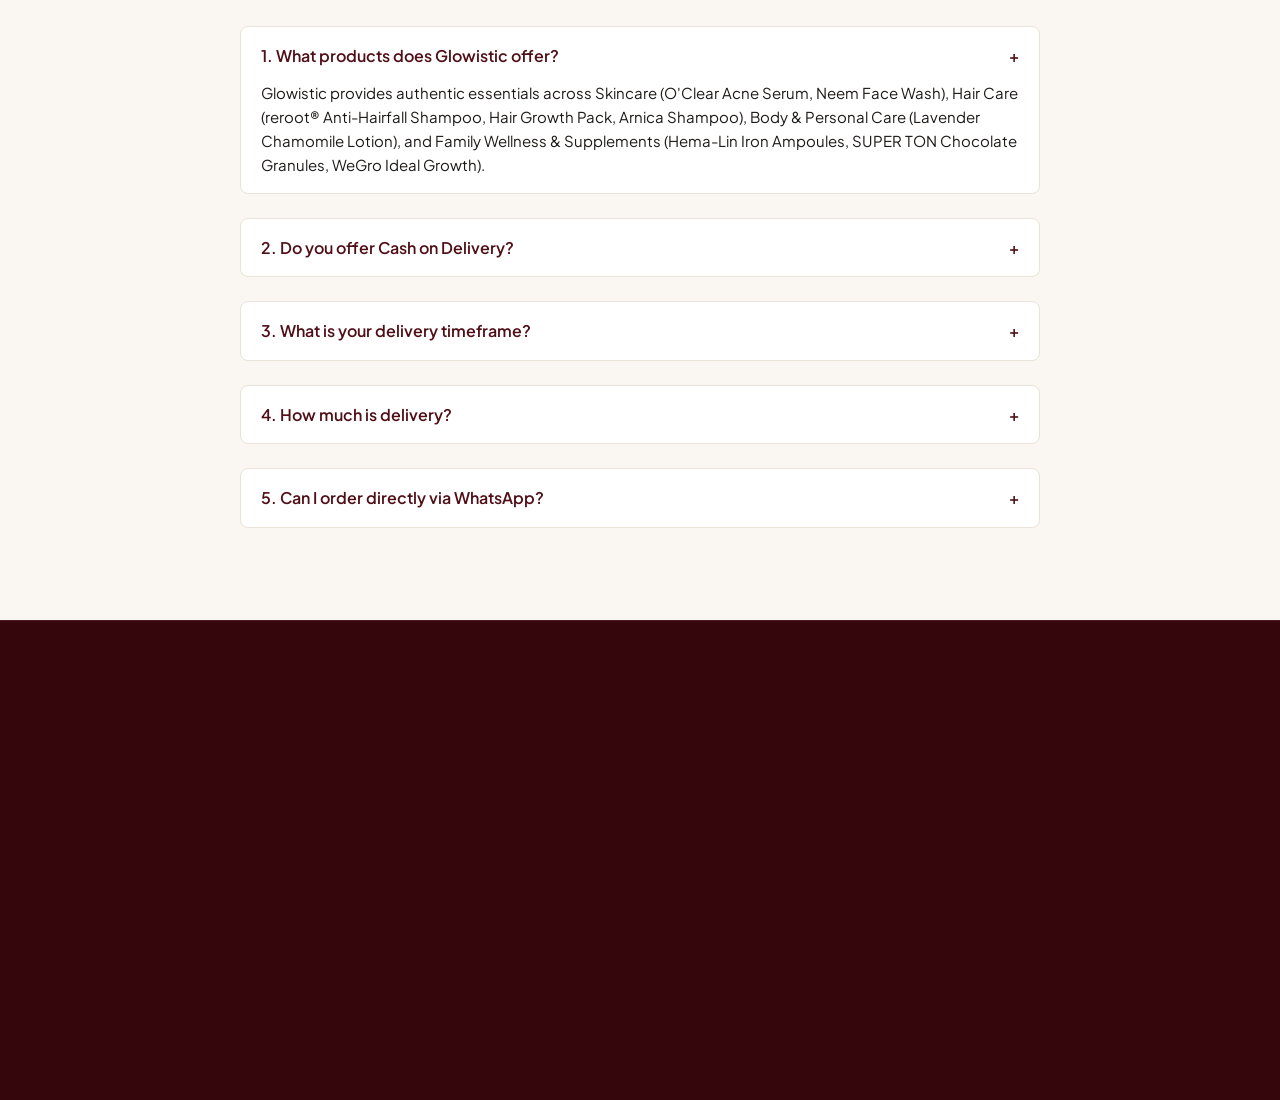
==== commit 6b8fa1f7: "Update Glowistic catalog and homepage" ====
--- a/index.html
+++ b/index.html
@@ -16,13 +16,13 @@
   <meta property="og:title" content="Glowistic | Beauty, Skincare & Personal Care Essentials in Pakistan" />
   <meta property="og:description" content="Discover Glowistic — authentic beauty, skincare, hair care, personal care, and wellness essentials for everyday routines. Simple choices, feel-good care, and nationwide Cash on Delivery across Pakistan." />
   <meta property="og:url" content="https://www.glowisticpk.com" />
-  <meta property="og:image" content="https://www.glowisticpk.com/assets/brand/home-hero-glow.png" />
+  <meta property="og:image" content="https://www.glowisticpk.com/assets/brand/glowistic-main-model.png" />
 
   <!-- Twitter / X Card -->
   <meta name="twitter:card" content="summary_large_image" />
   <meta name="twitter:title" content="Glowistic | Beauty, Skincare & Personal Care Essentials in Pakistan" />
   <meta name="twitter:description" content="Discover Glowistic — authentic beauty, skincare, hair care, personal care, and wellness essentials for everyday routines. Simple choices, feel-good care, and nationwide Cash on Delivery across Pakistan." />
-  <meta name="twitter:image" content="https://www.glowisticpk.com/assets/brand/home-hero-glow.png" />
+  <meta name="twitter:image" content="https://www.glowisticpk.com/assets/brand/glowistic-main-model.png" />
 
   <!-- Performance & Fonts Preconnect -->
   <link rel="preconnect" href="https://fonts.googleapis.com" />
@@ -226,7 +226,7 @@
       </div>
       <div class="hero-media">
         <div class="hero-image-wrapper">
-          <img src="assets/brand/home-hero-glow.png" alt="Our Everyday Glow Starts Here — Glowistic Beauty &amp; Skincare" class="hero-main-img" width="736" height="981" fetchpriority="high" decoding="async" onerror="this.onerror=null;this.src='assets/brand/home-hero-glow.jpg'" />
+          <img src="assets/brand/glowistic-main-model.png" alt="Our Everyday Glow Starts Here — Glowistic Beauty &amp; Skincare" class="hero-main-img" width="1122" height="1402" fetchpriority="high" decoding="async" onerror="this.onerror=null;this.src='assets/brand/home-hero-glow.png'" />
         </div>
       </div>
     </div>
@@ -315,12 +315,44 @@
       </div>
       <div id="featured-products-grid" class="products-grid">
         
-    <article class="product-card" data-id="addistop-21-day-slimming-plan" data-slug="addistop-21-day-slimming-plan" data-category="wellness" data-price="799" data-name="Addistop 21-Days Slimming Plan" style="background: var(--color-surface); border: 1px solid var(--color-border); border-radius: 14px; overflow: hidden; display: flex; flex-direction: column; position: relative;">
+    <article class="product-card" data-id="reroot-box" data-slug="reroot-box" data-category="haircare" data-price="3000" data-name="Reroot Box" style="background: var(--color-surface); border: 1px solid var(--color-border); border-radius: 14px; overflow: hidden; display: flex; flex-direction: column; position: relative;">
+      <div class="product-card-media" style="position: relative; aspect-ratio: 16 / 9; overflow: hidden; background: #FAF7F2;">
+        <a href="product.html?slug=reroot-box" class="product-card-img-link" aria-label="Reroot Box" style="display: block; width: 100%; height: 100%;">
+          <img src="assets/products/reroot-box.png" alt="Reroot Box" class="product-card-img" loading="lazy" style="width: 100%; height: 100%; object-fit: cover; transition: transform 0.4s ease;" onerror="this.src='assets/products/placeholder.jpg'" />
+        </a>
+        <span class="badge badge-gold product-card-badge" style="position: absolute; top: 12px; left: 12px; z-index: 2;">Complete Kit</span>
+      </div>
+      <div class="product-card-body" style="padding: 18px; flex: 1; display: flex; flex-direction: column;">
+        <div class="product-card-meta-row" style="display: flex; justify-content: space-between; align-items: center; margin-bottom: 4px;">
+          <span class="product-card-cat" style="font-size: 0.75rem; color: var(--color-primary); font-weight: 600; text-transform: uppercase; letter-spacing: 0.5px;">Hair Care</span>
+          <span class="product-card-stock in-stock" style="font-size: 0.75rem; color: #2D6A4F; font-weight: 600; display: flex; align-items: center; gap: 4px;"><span class="stock-dot" style="display: inline-block; width: 6px; height: 6px; background: #2D6A4F; border-radius: 50%;"></span> In Stock</span>
+        </div>
+        <h3 class="product-card-title" style="font-size: 1rem; color: var(--color-heading); margin: 0 0 4px; font-weight: 600; line-height: 1.35;">
+          <a href="product.html?slug=reroot-box" style="color: inherit; text-decoration: none;">Reroot Box</a>
+        </h3>
+        <p class="product-card-subtitle" style="font-size: 0.8125rem; color: var(--color-text-muted); margin: 0 0 14px; line-height: 1.45; flex: 1;">
+          A complete Reroot hair care box designed to support stronger roots, healthier scalp, and fuller-looking hair.
+        </p>
+        <div class="product-card-bottom" style="display: flex; justify-content: space-between; align-items: center; margin-top: auto;">
+          <div class="product-card-pricing">
+            <span class="product-card-orig-price" style="text-decoration: line-through; color: var(--color-text-muted); font-size: 0.85rem; margin-right: 6px;">Rs. 3,540</span>
+            <strong class="product-card-price" style="color: var(--color-primary); font-size: 1.1rem;">Rs. 3,000</strong>
+          </div>
+          <div class="product-card-buttons">
+            <button type="button" class="btn btn-primary btn-sm btn-add-cart" data-id="reroot-box" data-slug="reroot-box" style="font-size: 0.8125rem; padding: 6px 14px;">
+              Add to Cart
+            </button>
+          </div>
+        </div>
+      </div>
+    </article>
+
+    <article class="product-card" data-id="addistop-21-day-slimming-plan" data-slug="addistop-21-day-slimming-plan" data-category="wellness" data-price="750" data-name="Addistop 21-Days Slimming Plan" style="background: var(--color-surface); border: 1px solid var(--color-border); border-radius: 14px; overflow: hidden; display: flex; flex-direction: column; position: relative;">
       <div class="product-card-media" style="position: relative; aspect-ratio: 16 / 9; overflow: hidden; background: #FAF7F2;">
         <a href="product.html?slug=addistop-21-day-slimming-plan" class="product-card-img-link" aria-label="Addistop 21-Days Slimming Plan" style="display: block; width: 100%; height: 100%;">
           <img src="assets/products/addistop-21-day-slimming-plan-3.png" alt="Addistop 21-Days Slimming Plan" class="product-card-img" loading="lazy" style="width: 100%; height: 100%; object-fit: cover; transition: transform 0.4s ease;" onerror="this.src='assets/products/placeholder.jpg'" />
         </a>
-        <span class="badge badge-gold product-card-badge" style="position: absolute; top: 12px; left: 12px; z-index: 2;">21-Day Plan</span>
+        <span class="badge badge-burgundy product-card-badge" style="position: absolute; top: 12px; left: 12px; z-index: 2;">21-Day Plan</span>
       </div>
       <div class="product-card-body" style="padding: 18px; flex: 1; display: flex; flex-direction: column;">
         <div class="product-card-meta-row" style="display: flex; justify-content: space-between; align-items: center; margin-bottom: 4px;">
@@ -335,8 +367,8 @@
         </p>
         <div class="product-card-bottom" style="display: flex; justify-content: space-between; align-items: center; margin-top: auto;">
           <div class="product-card-pricing">
-            <span class="product-card-orig-price" style="text-decoration: line-through; color: var(--color-text-muted); font-size: 0.85rem; margin-right: 6px;">Rs. 950</span>
-            <strong class="product-card-price" style="color: var(--color-primary); font-size: 1.1rem;">Rs. 799</strong>
+            <span class="product-card-orig-price" style="text-decoration: line-through; color: var(--color-text-muted); font-size: 0.85rem; margin-right: 6px;">Rs. 890</span>
+            <strong class="product-card-price" style="color: var(--color-primary); font-size: 1.1rem;">Rs. 750</strong>
           </div>
           <div class="product-card-buttons">
             <button type="button" class="btn btn-primary btn-sm btn-add-cart" data-id="addistop-21-day-slimming-plan" data-slug="addistop-21-day-slimming-plan" style="font-size: 0.8125rem; padding: 6px 14px;">
@@ -347,39 +379,7 @@
       </div>
     </article>
 
-    <article class="product-card" data-id="reroot-argan-shea-intense-repair-shampoo" data-slug="reroot-argan-shea-intense-repair-shampoo" data-category="haircare" data-price="585" data-name="reroot Argan Oil + Shea Butter Intense Repair Shampoo" style="background: var(--color-surface); border: 1px solid var(--color-border); border-radius: 14px; overflow: hidden; display: flex; flex-direction: column; position: relative;">
-      <div class="product-card-media" style="position: relative; aspect-ratio: 16 / 9; overflow: hidden; background: #FAF7F2;">
-        <a href="product.html?slug=reroot-argan-shea-intense-repair-shampoo" class="product-card-img-link" aria-label="reroot Argan Oil + Shea Butter Intense Repair Shampoo" style="display: block; width: 100%; height: 100%;">
-          <img src="assets/products/reroot-argan-shea-intense-repair-shampoo-4.png" alt="reroot Argan Oil + Shea Butter Intense Repair Shampoo" class="product-card-img" loading="lazy" style="width: 100%; height: 100%; object-fit: cover; transition: transform 0.4s ease;" onerror="this.src='assets/products/placeholder.jpg'" />
-        </a>
-        <span class="badge badge-burgundy product-card-badge" style="position: absolute; top: 12px; left: 12px; z-index: 2;">Toxin-Free</span>
-      </div>
-      <div class="product-card-body" style="padding: 18px; flex: 1; display: flex; flex-direction: column;">
-        <div class="product-card-meta-row" style="display: flex; justify-content: space-between; align-items: center; margin-bottom: 4px;">
-          <span class="product-card-cat" style="font-size: 0.75rem; color: var(--color-primary); font-weight: 600; text-transform: uppercase; letter-spacing: 0.5px;">Hair Care</span>
-          <span class="product-card-stock in-stock" style="font-size: 0.75rem; color: #2D6A4F; font-weight: 600; display: flex; align-items: center; gap: 4px;"><span class="stock-dot" style="display: inline-block; width: 6px; height: 6px; background: #2D6A4F; border-radius: 50%;"></span> In Stock</span>
-        </div>
-        <h3 class="product-card-title" style="font-size: 1rem; color: var(--color-heading); margin: 0 0 4px; font-weight: 600; line-height: 1.35;">
-          <a href="product.html?slug=reroot-argan-shea-intense-repair-shampoo" style="color: inherit; text-decoration: none;">reroot Argan Oil + Shea Butter Intense Repair Shampoo</a>
-        </h3>
-        <p class="product-card-subtitle" style="font-size: 0.8125rem; color: var(--color-text-muted); margin: 0 0 14px; line-height: 1.45; flex: 1;">
-          Hydrating shampoo with Argan Oil and Shea Butter to smooth frizz, strengthen strands, and restore shine.
-        </p>
-        <div class="product-card-bottom" style="display: flex; justify-content: space-between; align-items: center; margin-top: auto;">
-          <div class="product-card-pricing">
-            <span class="product-card-orig-price" style="text-decoration: line-through; color: var(--color-text-muted); font-size: 0.85rem; margin-right: 6px;">Rs. 700</span>
-            <strong class="product-card-price" style="color: var(--color-primary); font-size: 1.1rem;">Rs. 585</strong>
-          </div>
-          <div class="product-card-buttons">
-            <button type="button" class="btn btn-primary btn-sm btn-add-cart" data-id="reroot-argan-shea-intense-repair-shampoo" data-slug="reroot-argan-shea-intense-repair-shampoo" style="font-size: 0.8125rem; padding: 6px 14px;">
-              Add to Cart
-            </button>
-          </div>
-        </div>
-      </div>
-    </article>
-
-    <article class="product-card" data-id="hydration-serum" data-slug="hydration-serum" data-category="skincare" data-price="855" data-name="Hydration Serum" style="background: var(--color-surface); border: 1px solid var(--color-border); border-radius: 14px; overflow: hidden; display: flex; flex-direction: column; position: relative;">
+    <article class="product-card" data-id="hydration-serum" data-slug="hydration-serum" data-category="skincare" data-price="1050" data-name="Hydration Serum" style="background: var(--color-surface); border: 1px solid var(--color-border); border-radius: 14px; overflow: hidden; display: flex; flex-direction: column; position: relative;">
       <div class="product-card-media" style="position: relative; aspect-ratio: 16 / 9; overflow: hidden; background: #FAF7F2;">
         <a href="product.html?slug=hydration-serum" class="product-card-img-link" aria-label="Hydration Serum" style="display: block; width: 100%; height: 100%;">
           <img src="assets/products/hydration-serum.png" alt="Hydration Serum" class="product-card-img" loading="lazy" style="width: 100%; height: 100%; object-fit: cover; transition: transform 0.4s ease;" onerror="this.src='assets/products/placeholder.jpg'" />
@@ -399,8 +399,8 @@
         </p>
         <div class="product-card-bottom" style="display: flex; justify-content: space-between; align-items: center; margin-top: auto;">
           <div class="product-card-pricing">
-            <span class="product-card-orig-price" style="text-decoration: line-through; color: var(--color-text-muted); font-size: 0.85rem; margin-right: 6px;">Rs. 1,010</span>
-            <strong class="product-card-price" style="color: var(--color-primary); font-size: 1.1rem;">Rs. 855</strong>
+            <span class="product-card-orig-price" style="text-decoration: line-through; color: var(--color-text-muted); font-size: 0.85rem; margin-right: 6px;">Rs. 1,240</span>
+            <strong class="product-card-price" style="color: var(--color-primary); font-size: 1.1rem;">Rs. 1,050</strong>
           </div>
           <div class="product-card-buttons">
             <button type="button" class="btn btn-primary btn-sm btn-add-cart" data-id="hydration-serum" data-slug="hydration-serum" style="font-size: 0.8125rem; padding: 6px 14px;">
@@ -411,31 +411,31 @@
       </div>
     </article>
 
-    <article class="product-card" data-id="moovo-joints-care-ampoules" data-slug="moovo-joints-care-ampoules" data-category="wellness" data-price="1650" data-name="Moovo Joints Care Oral Ampoules" style="background: var(--color-surface); border: 1px solid var(--color-border); border-radius: 14px; overflow: hidden; display: flex; flex-direction: column; position: relative;">
+    <article class="product-card" data-id="oclear-acne-clear-serum" data-slug="oclear-acne-clear-serum" data-category="skincare" data-price="1050" data-name="O'Clear Acne Clear Serum" style="background: var(--color-surface); border: 1px solid var(--color-border); border-radius: 14px; overflow: hidden; display: flex; flex-direction: column; position: relative;">
       <div class="product-card-media" style="position: relative; aspect-ratio: 16 / 9; overflow: hidden; background: #FAF7F2;">
-        <a href="product.html?slug=moovo-joints-care-ampoules" class="product-card-img-link" aria-label="Moovo Joints Care Oral Ampoules" style="display: block; width: 100%; height: 100%;">
-          <img src="assets/products/moovo-joints-care-ampoules-5.png" alt="Moovo Joints Care Oral Ampoules" class="product-card-img" loading="lazy" style="width: 100%; height: 100%; object-fit: cover; transition: transform 0.4s ease;" onerror="this.src='assets/products/placeholder.jpg'" />
-        </a>
-        <span class="badge badge-burgundy product-card-badge" style="position: absolute; top: 12px; left: 12px; z-index: 2;">Joint Care</span>
+        <a href="product.html?slug=oclear-acne-clear-serum" class="product-card-img-link" aria-label="O'Clear Acne Clear Serum" style="display: block; width: 100%; height: 100%;">
+          <img src="assets/products/oclear-acne-clear-serum.png" alt="O'Clear Acne Clear Serum" class="product-card-img" loading="lazy" style="width: 100%; height: 100%; object-fit: cover; transition: transform 0.4s ease;" onerror="this.src='assets/products/placeholder.jpg'" />
+        </a>
+        <span class="badge badge-burgundy product-card-badge" style="position: absolute; top: 12px; left: 12px; z-index: 2;">Anti-Acne</span>
       </div>
       <div class="product-card-body" style="padding: 18px; flex: 1; display: flex; flex-direction: column;">
         <div class="product-card-meta-row" style="display: flex; justify-content: space-between; align-items: center; margin-bottom: 4px;">
-          <span class="product-card-cat" style="font-size: 0.75rem; color: var(--color-primary); font-weight: 600; text-transform: uppercase; letter-spacing: 0.5px;">Wellness</span>
+          <span class="product-card-cat" style="font-size: 0.75rem; color: var(--color-primary); font-weight: 600; text-transform: uppercase; letter-spacing: 0.5px;">Skincare</span>
           <span class="product-card-stock in-stock" style="font-size: 0.75rem; color: #2D6A4F; font-weight: 600; display: flex; align-items: center; gap: 4px;"><span class="stock-dot" style="display: inline-block; width: 6px; height: 6px; background: #2D6A4F; border-radius: 50%;"></span> In Stock</span>
         </div>
         <h3 class="product-card-title" style="font-size: 1rem; color: var(--color-heading); margin: 0 0 4px; font-weight: 600; line-height: 1.35;">
-          <a href="product.html?slug=moovo-joints-care-ampoules" style="color: inherit; text-decoration: none;">Moovo Joints Care Oral Ampoules</a>
+          <a href="product.html?slug=oclear-acne-clear-serum" style="color: inherit; text-decoration: none;">O'Clear Acne Clear Serum</a>
         </h3>
         <p class="product-card-subtitle" style="font-size: 0.8125rem; color: var(--color-text-muted); margin: 0 0 14px; line-height: 1.45; flex: 1;">
-          Oral ampoules formulated to support joint function, daily mobility, and flexibility.
+          Tea Tree Oil and Salicylic Acid serum for acne, excess oil, blemishes, and clearer-looking skin.
         </p>
         <div class="product-card-bottom" style="display: flex; justify-content: space-between; align-items: center; margin-top: auto;">
           <div class="product-card-pricing">
-            <span class="product-card-orig-price" style="text-decoration: line-through; color: var(--color-text-muted); font-size: 0.85rem; margin-right: 6px;">Rs. 1,950</span>
-            <strong class="product-card-price" style="color: var(--color-primary); font-size: 1.1rem;">Rs. 1,650</strong>
+            <span class="product-card-orig-price" style="text-decoration: line-through; color: var(--color-text-muted); font-size: 0.85rem; margin-right: 6px;">Rs. 1,240</span>
+            <strong class="product-card-price" style="color: var(--color-primary); font-size: 1.1rem;">Rs. 1,050</strong>
           </div>
           <div class="product-card-buttons">
-            <button type="button" class="btn btn-primary btn-sm btn-add-cart" data-id="moovo-joints-care-ampoules" data-slug="moovo-joints-care-ampoules" style="font-size: 0.8125rem; padding: 6px 14px;">
+            <button type="button" class="btn btn-primary btn-sm btn-add-cart" data-id="oclear-acne-clear-serum" data-slug="oclear-acne-clear-serum" style="font-size: 0.8125rem; padding: 6px 14px;">
               Add to Cart
             </button>
           </div>
@@ -467,7 +467,7 @@
           <a href="about.html" class="btn btn-primary">Read Our Story &rarr;</a>
         </div>
         <div class="story-media" style="position: relative;">
-          <img src="assets/brand/about-glowistic-portrait.png" alt="Glowistic radiant skin beauty portrait" style="width: 100%; border-radius: 14px; border: 1px solid var(--color-border); box-shadow: var(--shadow-md); aspect-ratio: 4 / 5; object-fit: cover; object-position: center top;" />
+          <img src="assets/brand/glowistic-main-model.png" alt="Glowistic radiant skin beauty portrait" style="width: 100%; border-radius: 14px; border: 1px solid var(--color-border); box-shadow: var(--shadow-md); aspect-ratio: 4 / 5; object-fit: cover; object-position: center top;" />
         </div>
       </div>
     </div>
@@ -581,7 +581,7 @@
         </details>
         <details class="faq-item" style="background: var(--color-surface); border: 1px solid var(--color-border); border-radius: 8px; margin-bottom: 12px; padding: 16px 20px;">
           <summary style="font-weight: 600; color: var(--color-primary); cursor: pointer; display: flex; justify-content: space-between;"><span>4. How much is delivery?</span><span>+</span></summary>
-          <p style="margin-top: 12px; color: var(--color-text); line-height: 1.6; font-size: 0.9375rem;">Standard flat-rate shipping is Rs. 200. Delivery is completely <strong>FREE on all orders of Rs. 2,500 or more</strong>!</p>
+          <p style="margin-top: 12px; color: var(--color-text); line-height: 1.6; font-size: 0.9375rem;">Standard flat-rate shipping is Rs. 250. Delivery is completely <strong>FREE on all orders of Rs. 2,500 or more</strong>!</p>
         </details>
         <details class="faq-item" style="background: var(--color-surface); border: 1px solid var(--color-border); border-radius: 8px; margin-bottom: 12px; padding: 16px 20px;">
           <summary style="font-weight: 600; color: var(--color-primary); cursor: pointer; display: flex; justify-content: space-between;"><span>5. Can I order directly via WhatsApp?</span><span>+</span></summary>
@@ -762,7 +762,7 @@
       </div>
       <div class="cart-summary-line">
         <span>Delivery (Cash on Delivery):</span>
-        <span id="cart-drawer-delivery">Rs. 200</span>
+        <span id="cart-drawer-delivery">Rs. 250</span>
       </div>
       <div class="cart-summary-line grand">
         <span>Total:</span>
